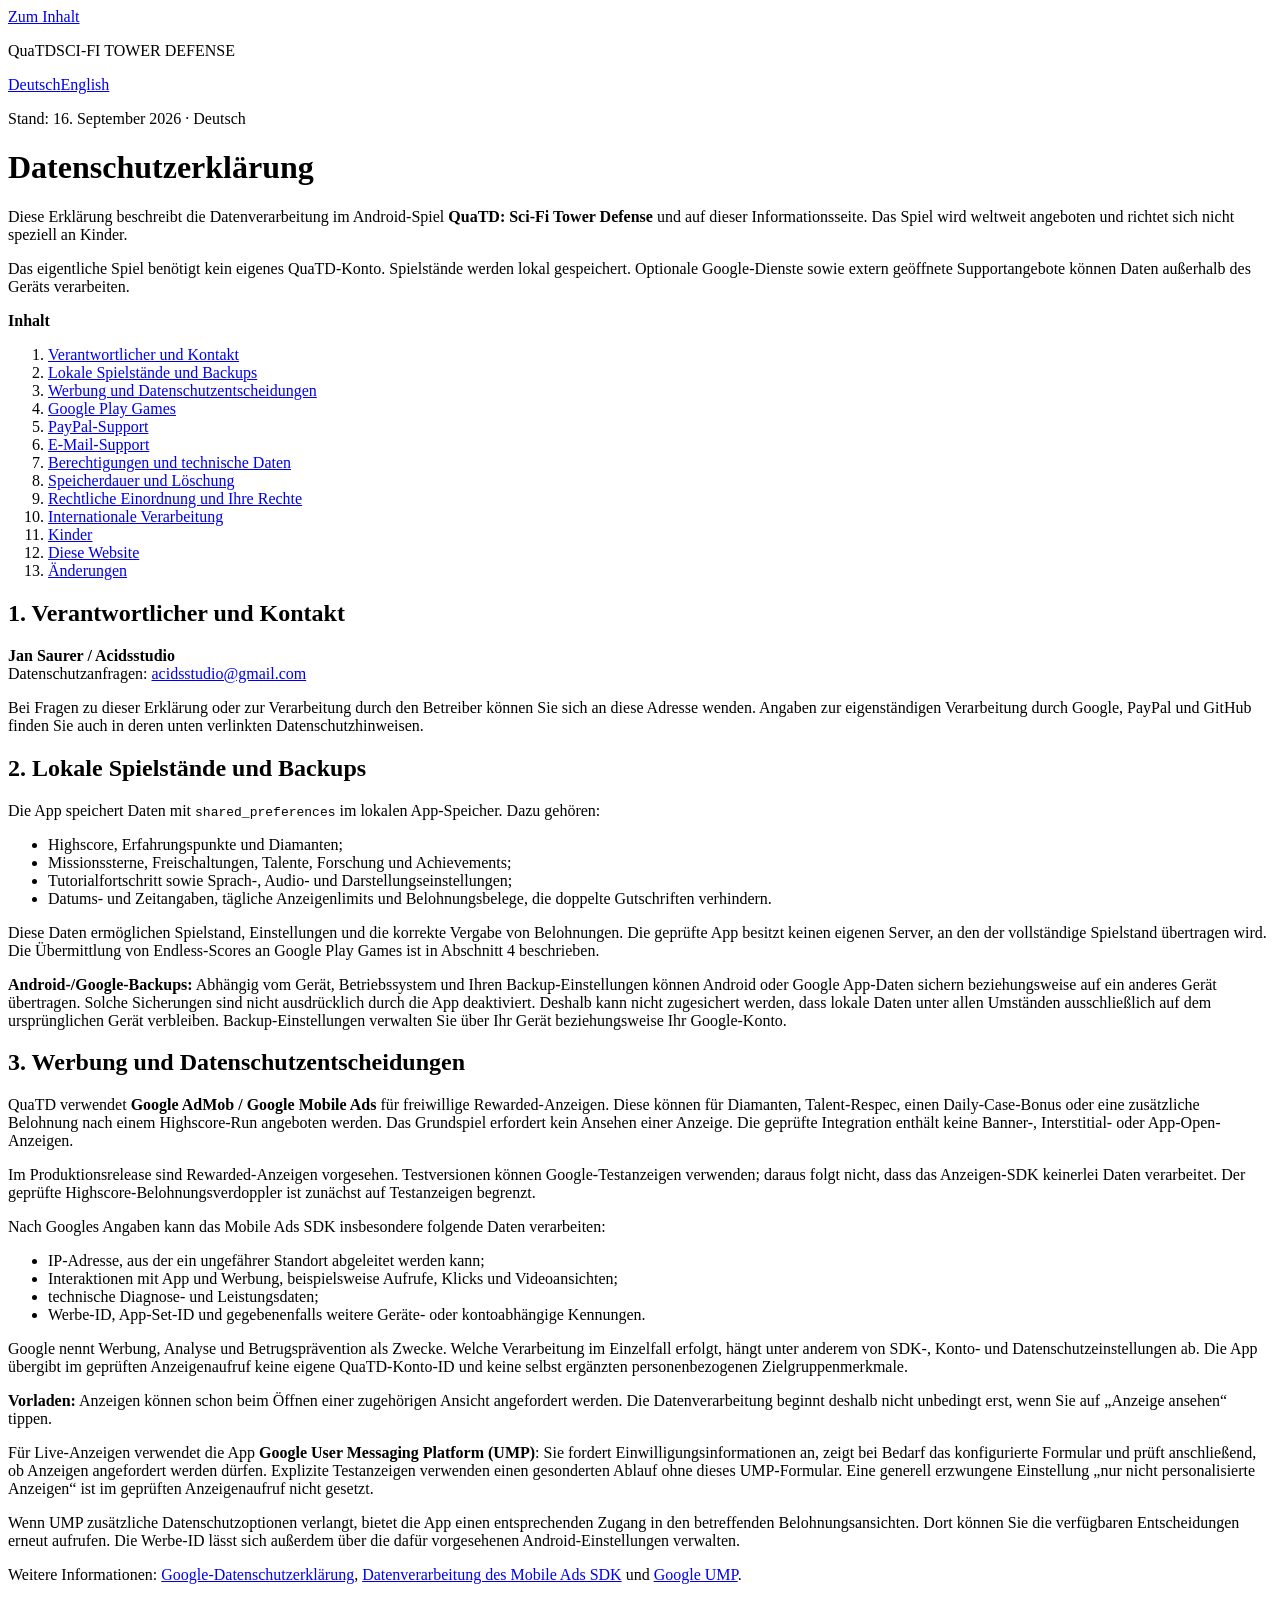
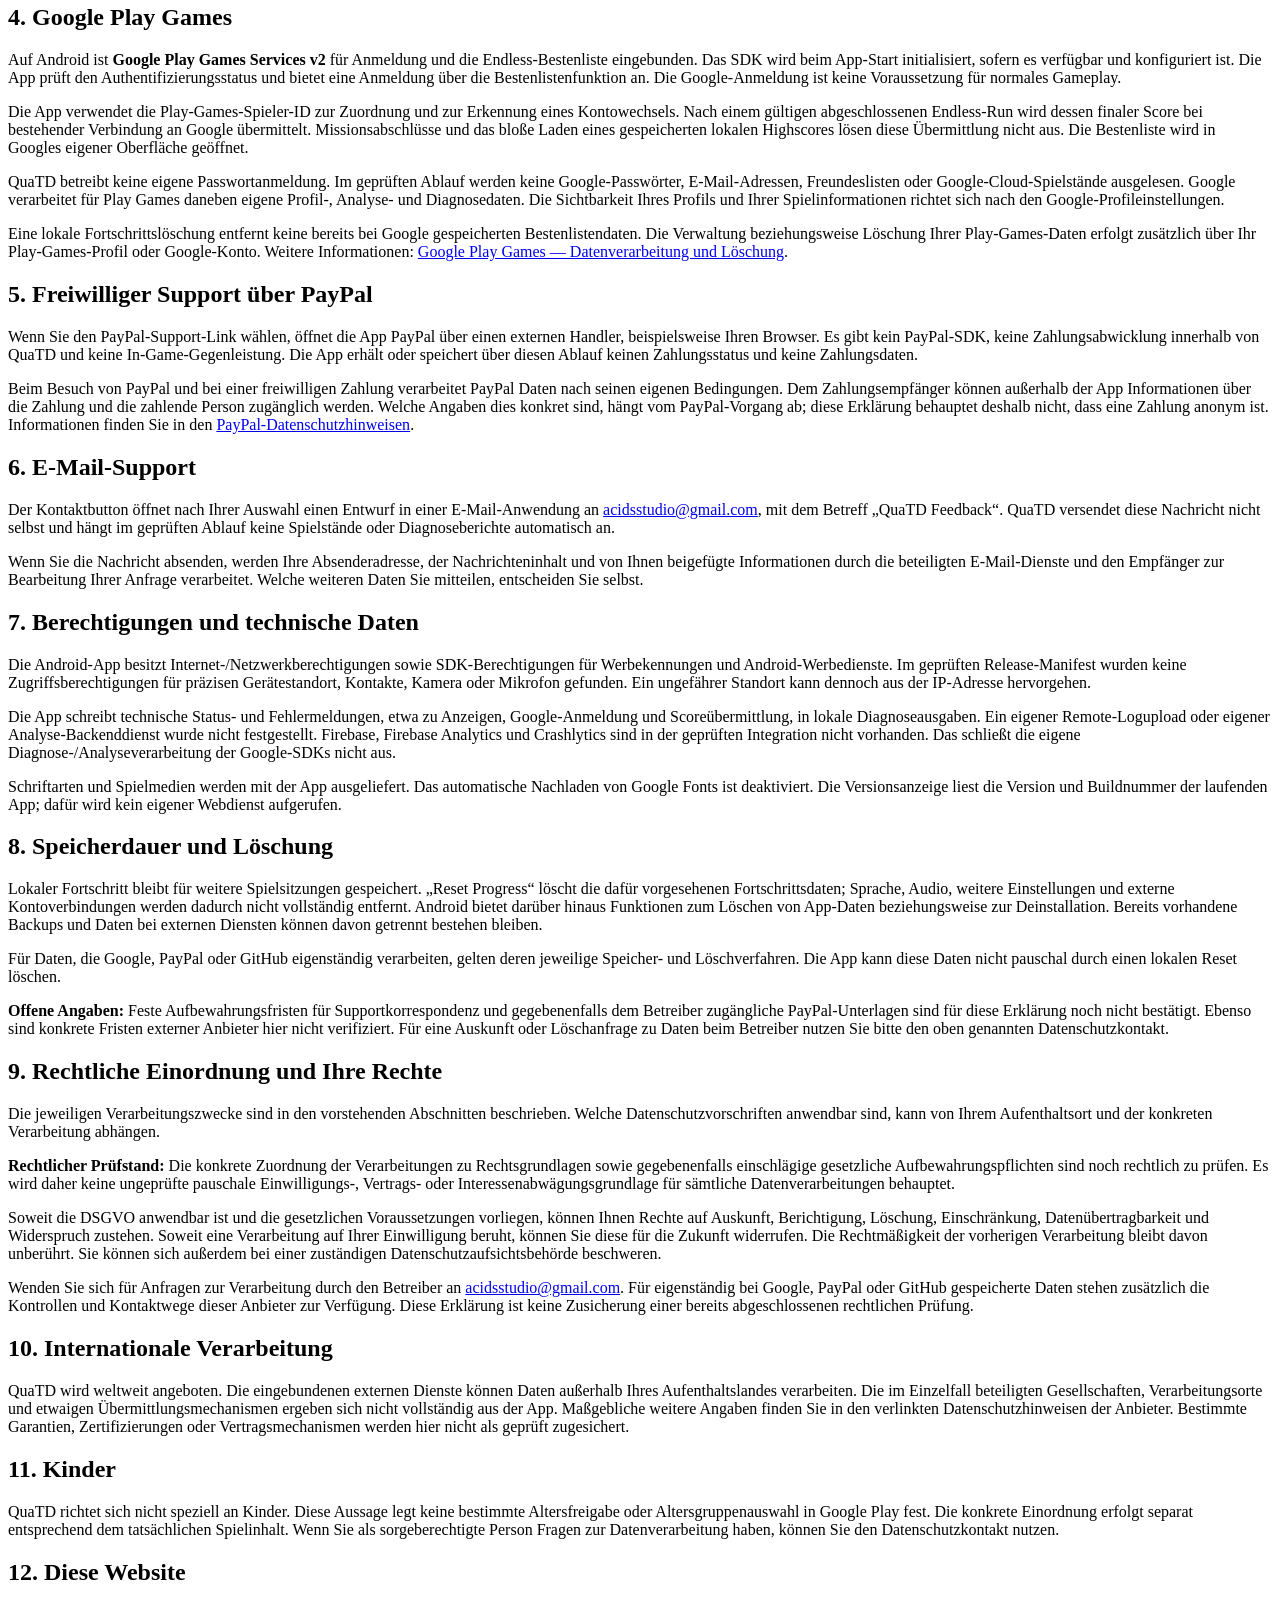
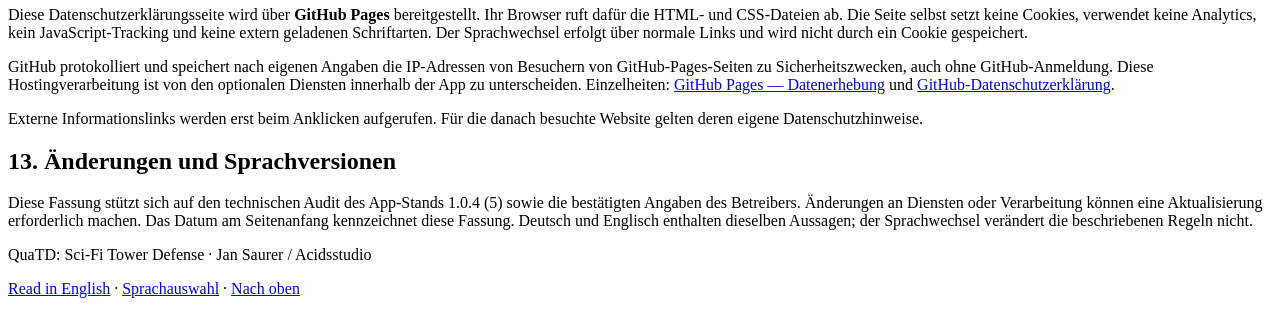
==== de/index.html @ 4aaad9ce "Add German privacy notice at de/index.html" ====
<!doctype html>
<html lang="de">
<head>
  <meta charset="utf-8">
  <meta name="viewport" content="width=device-width, initial-scale=1">
  <meta name="referrer" content="no-referrer">
  <meta name="description" content="Informationen zum Datenschutz bei QuaTD: Sci-Fi Tower Defense — lokale Spielstände, Google-Werbung, Play Games und Support.">
  <title>Datenschutzerklärung — QuaTD: Sci-Fi Tower Defense</title>
  <link rel="stylesheet" href="../styles.css">
  <link rel="alternate" hreflang="de" href="../de/">
  <link rel="alternate" hreflang="en" href="../en/">
  <link rel="alternate" hreflang="x-default" href="../">
</head>
<body>
  <a class="skip" href="#inhalt">Zum Inhalt</a>
  <header class="site-header">
    <p class="brand">QuaTD<span>SCI-FI TOWER DEFENSE</span></p>
    <nav class="languages" aria-label="Sprache"><a href="../de/" lang="de" hreflang="de" aria-current="page">Deutsch</a><a href="../en/" lang="en" hreflang="en">English</a></nav>
  </header>
  <main id="inhalt">
    <p class="meta">Stand: 16. September 2026 · Deutsch</p>
    <h1>Datenschutzerklärung</h1>
    <div class="intro"><p>Diese Erklärung beschreibt die Datenverarbeitung im Android-Spiel <strong>QuaTD: Sci-Fi Tower Defense</strong> und auf dieser Informationsseite. Das Spiel wird weltweit angeboten und richtet sich nicht speziell an Kinder.</p><p>Das eigentliche Spiel benötigt kein eigenes QuaTD-Konto. Spielstände werden lokal gespeichert. Optionale Google-Dienste sowie extern geöffnete Supportangebote können Daten außerhalb des Geräts verarbeiten.</p></div>
    <nav class="toc" aria-label="Inhalt"><strong>Inhalt</strong><ol>
      <li><a href="#verantwortlicher">Verantwortlicher und Kontakt</a></li><li><a href="#lokal">Lokale Spielstände und Backups</a></li><li><a href="#werbung">Werbung und Datenschutzentscheidungen</a></li><li><a href="#play-games">Google Play Games</a></li><li><a href="#paypal">PayPal-Support</a></li><li><a href="#email">E-Mail-Support</a></li><li><a href="#technik">Berechtigungen und technische Daten</a></li><li><a href="#speicherung">Speicherdauer und Löschung</a></li><li><a href="#recht">Rechtliche Einordnung und Ihre Rechte</a></li><li><a href="#international">Internationale Verarbeitung</a></li><li><a href="#kinder">Kinder</a></li><li><a href="#website">Diese Website</a></li><li><a href="#aenderungen">Änderungen</a></li>
    </ol></nav>
    <section id="verantwortlicher"><h2>1. Verantwortlicher und Kontakt</h2><p><strong>Jan Saurer / Acidsstudio</strong><br>Datenschutzanfragen: <a href="mailto:acidsstudio@gmail.com">acidsstudio@gmail.com</a></p><p>Bei Fragen zu dieser Erklärung oder zur Verarbeitung durch den Betreiber können Sie sich an diese Adresse wenden. Angaben zur eigenständigen Verarbeitung durch Google, PayPal und GitHub finden Sie auch in deren unten verlinkten Datenschutzhinweisen.</p></section>
    <section id="lokal"><h2>2. Lokale Spielstände und Backups</h2><p>Die App speichert Daten mit <code>shared_preferences</code> im lokalen App-Speicher. Dazu gehören:</p><ul><li>Highscore, Erfahrungspunkte und Diamanten;</li><li>Missionssterne, Freischaltungen, Talente, Forschung und Achievements;</li><li>Tutorialfortschritt sowie Sprach-, Audio- und Darstellungseinstellungen;</li><li>Datums- und Zeitangaben, tägliche Anzeigenlimits und Belohnungsbelege, die doppelte Gutschriften verhindern.</li></ul><p>Diese Daten ermöglichen Spielstand, Einstellungen und die korrekte Vergabe von Belohnungen. Die geprüfte App besitzt keinen eigenen Server, an den der vollständige Spielstand übertragen wird. Die Übermittlung von Endless-Scores an Google Play Games ist in Abschnitt 4 beschrieben.</p><p><strong>Android-/Google-Backups:</strong> Abhängig vom Gerät, Betriebssystem und Ihren Backup-Einstellungen können Android oder Google App-Daten sichern beziehungsweise auf ein anderes Gerät übertragen. Solche Sicherungen sind nicht ausdrücklich durch die App deaktiviert. Deshalb kann nicht zugesichert werden, dass lokale Daten unter allen Umständen ausschließlich auf dem ursprünglichen Gerät verbleiben. Backup-Einstellungen verwalten Sie über Ihr Gerät beziehungsweise Ihr Google-Konto.</p></section>
    <section id="werbung"><h2>3. Werbung und Datenschutzentscheidungen</h2><p>QuaTD verwendet <strong>Google AdMob / Google Mobile Ads</strong> für freiwillige Rewarded-Anzeigen. Diese können für Diamanten, Talent-Respec, einen Daily-Case-Bonus oder eine zusätzliche Belohnung nach einem Highscore-Run angeboten werden. Das Grundspiel erfordert kein Ansehen einer Anzeige. Die geprüfte Integration enthält keine Banner-, Interstitial- oder App-Open-Anzeigen.</p><p>Im Produktionsrelease sind Rewarded-Anzeigen vorgesehen. Testversionen können Google-Testanzeigen verwenden; daraus folgt nicht, dass das Anzeigen-SDK keinerlei Daten verarbeitet. Der geprüfte Highscore-Belohnungsverdoppler ist zunächst auf Testanzeigen begrenzt.</p><p>Nach Googles Angaben kann das Mobile Ads SDK insbesondere folgende Daten verarbeiten:</p><ul><li>IP-Adresse, aus der ein ungefährer Standort abgeleitet werden kann;</li><li>Interaktionen mit App und Werbung, beispielsweise Aufrufe, Klicks und Videoansichten;</li><li>technische Diagnose- und Leistungsdaten;</li><li>Werbe-ID, App-Set-ID und gegebenenfalls weitere Geräte- oder kontoabhängige Kennungen.</li></ul><p>Google nennt Werbung, Analyse und Betrugsprävention als Zwecke. Welche Verarbeitung im Einzelfall erfolgt, hängt unter anderem von SDK-, Konto- und Datenschutzeinstellungen ab. Die App übergibt im geprüften Anzeigenaufruf keine eigene QuaTD-Konto-ID und keine selbst ergänzten personenbezogenen Zielgruppenmerkmale.</p><p><strong>Vorladen:</strong> Anzeigen können schon beim Öffnen einer zugehörigen Ansicht angefordert werden. Die Datenverarbeitung beginnt deshalb nicht unbedingt erst, wenn Sie auf „Anzeige ansehen“ tippen.</p><p>Für Live-Anzeigen verwendet die App <strong>Google User Messaging Platform (UMP)</strong>: Sie fordert Einwilligungsinformationen an, zeigt bei Bedarf das konfigurierte Formular und prüft anschließend, ob Anzeigen angefordert werden dürfen. Explizite Testanzeigen verwenden einen gesonderten Ablauf ohne dieses UMP-Formular. Eine generell erzwungene Einstellung „nur nicht personalisierte Anzeigen“ ist im geprüften Anzeigenaufruf nicht gesetzt.</p><p>Wenn UMP zusätzliche Datenschutzoptionen verlangt, bietet die App einen entsprechenden Zugang in den betreffenden Belohnungsansichten. Dort können Sie die verfügbaren Entscheidungen erneut aufrufen. Die Werbe-ID lässt sich außerdem über die dafür vorgesehenen Android-Einstellungen verwalten.</p><p>Weitere Informationen: <a href="https://policies.google.com/privacy">Google-Datenschutzerklärung</a>, <a href="https://developers.google.com/admob/android/privacy/play-data-disclosure">Datenverarbeitung des Mobile Ads SDK</a> und <a href="https://developers.google.com/admob/flutter/privacy">Google UMP</a>.</p></section>
    <section id="play-games"><h2>4. Google Play Games</h2><p>Auf Android ist <strong>Google Play Games Services v2</strong> für Anmeldung und die Endless-Bestenliste eingebunden. Das SDK wird beim App-Start initialisiert, sofern es verfügbar und konfiguriert ist. Die App prüft den Authentifizierungsstatus und bietet eine Anmeldung über die Bestenlistenfunktion an. Die Google-Anmeldung ist keine Voraussetzung für normales Gameplay.</p><p>Die App verwendet die Play-Games-Spieler-ID zur Zuordnung und zur Erkennung eines Kontowechsels. Nach einem gültigen abgeschlossenen Endless-Run wird dessen finaler Score bei bestehender Verbindung an Google übermittelt. Missionsabschlüsse und das bloße Laden eines gespeicherten lokalen Highscores lösen diese Übermittlung nicht aus. Die Bestenliste wird in Googles eigener Oberfläche geöffnet.</p><p>QuaTD betreibt keine eigene Passwortanmeldung. Im geprüften Ablauf werden keine Google-Passwörter, E-Mail-Adressen, Freundeslisten oder Google-Cloud-Spielstände ausgelesen. Google verarbeitet für Play Games daneben eigene Profil-, Analyse- und Diagnosedaten. Die Sichtbarkeit Ihres Profils und Ihrer Spielinformationen richtet sich nach den Google-Profileinstellungen.</p><p>Eine lokale Fortschrittslöschung entfernt keine bereits bei Google gespeicherten Bestenlistendaten. Die Verwaltung beziehungsweise Löschung Ihrer Play-Games-Daten erfolgt zusätzlich über Ihr Play-Games-Profil oder Google-Konto. Weitere Informationen: <a href="https://developer.android.com/games/pgs/data-collection">Google Play Games — Datenverarbeitung und Löschung</a>.</p></section>
    <section id="paypal"><h2>5. Freiwilliger Support über PayPal</h2><p>Wenn Sie den PayPal-Support-Link wählen, öffnet die App PayPal über einen externen Handler, beispielsweise Ihren Browser. Es gibt kein PayPal-SDK, keine Zahlungsabwicklung innerhalb von QuaTD und keine In-Game-Gegenleistung. Die App erhält oder speichert über diesen Ablauf keinen Zahlungsstatus und keine Zahlungsdaten.</p><p>Beim Besuch von PayPal und bei einer freiwilligen Zahlung verarbeitet PayPal Daten nach seinen eigenen Bedingungen. Dem Zahlungsempfänger können außerhalb der App Informationen über die Zahlung und die zahlende Person zugänglich werden. Welche Angaben dies konkret sind, hängt vom PayPal-Vorgang ab; diese Erklärung behauptet deshalb nicht, dass eine Zahlung anonym ist. Informationen finden Sie in den <a href="https://www.paypal.com/webapps/mpp/ua/privacy-full">PayPal-Datenschutzhinweisen</a>.</p></section>
    <section id="email"><h2>6. E-Mail-Support</h2><p>Der Kontaktbutton öffnet nach Ihrer Auswahl einen Entwurf in einer E-Mail-Anwendung an <a href="mailto:acidsstudio@gmail.com">acidsstudio@gmail.com</a>, mit dem Betreff „QuaTD Feedback“. QuaTD versendet diese Nachricht nicht selbst und hängt im geprüften Ablauf keine Spielstände oder Diagnoseberichte automatisch an.</p><p>Wenn Sie die Nachricht absenden, werden Ihre Absenderadresse, der Nachrichteninhalt und von Ihnen beigefügte Informationen durch die beteiligten E-Mail-Dienste und den Empfänger zur Bearbeitung Ihrer Anfrage verarbeitet. Welche weiteren Daten Sie mitteilen, entscheiden Sie selbst.</p></section>
    <section id="technik"><h2>7. Berechtigungen und technische Daten</h2><p>Die Android-App besitzt Internet-/Netzwerkberechtigungen sowie SDK-Berechtigungen für Werbekennungen und Android-Werbedienste. Im geprüften Release-Manifest wurden keine Zugriffsberechtigungen für präzisen Gerätestandort, Kontakte, Kamera oder Mikrofon gefunden. Ein ungefährer Standort kann dennoch aus der IP-Adresse hervorgehen.</p><p>Die App schreibt technische Status- und Fehlermeldungen, etwa zu Anzeigen, Google-Anmeldung und Scoreübermittlung, in lokale Diagnoseausgaben. Ein eigener Remote-Logupload oder eigener Analyse-Backenddienst wurde nicht festgestellt. Firebase, Firebase Analytics und Crashlytics sind in der geprüften Integration nicht vorhanden. Das schließt die eigene Diagnose-/Analyseverarbeitung der Google-SDKs nicht aus.</p><p>Schriftarten und Spielmedien werden mit der App ausgeliefert. Das automatische Nachladen von Google Fonts ist deaktiviert. Die Versionsanzeige liest die Version und Buildnummer der laufenden App; dafür wird kein eigener Webdienst aufgerufen.</p></section>
    <section id="speicherung"><h2>8. Speicherdauer und Löschung</h2><p>Lokaler Fortschritt bleibt für weitere Spielsitzungen gespeichert. „Reset Progress“ löscht die dafür vorgesehenen Fortschrittsdaten; Sprache, Audio, weitere Einstellungen und externe Kontoverbindungen werden dadurch nicht vollständig entfernt. Android bietet darüber hinaus Funktionen zum Löschen von App-Daten beziehungsweise zur Deinstallation. Bereits vorhandene Backups und Daten bei externen Diensten können davon getrennt bestehen bleiben.</p><p>Für Daten, die Google, PayPal oder GitHub eigenständig verarbeiten, gelten deren jeweilige Speicher- und Löschverfahren. Die App kann diese Daten nicht pauschal durch einen lokalen Reset löschen.</p><p class="review-note"><strong>Offene Angaben:</strong> Feste Aufbewahrungsfristen für Supportkorrespondenz und gegebenenfalls dem Betreiber zugängliche PayPal-Unterlagen sind für diese Erklärung noch nicht bestätigt. Ebenso sind konkrete Fristen externer Anbieter hier nicht verifiziert. Für eine Auskunft oder Löschanfrage zu Daten beim Betreiber nutzen Sie bitte den oben genannten Datenschutzkontakt.</p></section>
    <section id="recht"><h2>9. Rechtliche Einordnung und Ihre Rechte</h2><p>Die jeweiligen Verarbeitungszwecke sind in den vorstehenden Abschnitten beschrieben. Welche Datenschutzvorschriften anwendbar sind, kann von Ihrem Aufenthaltsort und der konkreten Verarbeitung abhängen.</p><p class="review-note"><strong>Rechtlicher Prüfstand:</strong> Die konkrete Zuordnung der Verarbeitungen zu Rechtsgrundlagen sowie gegebenenfalls einschlägige gesetzliche Aufbewahrungspflichten sind noch rechtlich zu prüfen. Es wird daher keine ungeprüfte pauschale Einwilligungs-, Vertrags- oder Interessenabwägungsgrundlage für sämtliche Datenverarbeitungen behauptet.</p><p>Soweit die DSGVO anwendbar ist und die gesetzlichen Voraussetzungen vorliegen, können Ihnen Rechte auf Auskunft, Berichtigung, Löschung, Einschränkung, Datenübertragbarkeit und Widerspruch zustehen. Soweit eine Verarbeitung auf Ihrer Einwilligung beruht, können Sie diese für die Zukunft widerrufen. Die Rechtmäßigkeit der vorherigen Verarbeitung bleibt davon unberührt. Sie können sich außerdem bei einer zuständigen Datenschutzaufsichtsbehörde beschweren.</p><p>Wenden Sie sich für Anfragen zur Verarbeitung durch den Betreiber an <a href="mailto:acidsstudio@gmail.com">acidsstudio@gmail.com</a>. Für eigenständig bei Google, PayPal oder GitHub gespeicherte Daten stehen zusätzlich die Kontrollen und Kontaktwege dieser Anbieter zur Verfügung. Diese Erklärung ist keine Zusicherung einer bereits abgeschlossenen rechtlichen Prüfung.</p></section>
    <section id="international"><h2>10. Internationale Verarbeitung</h2><p>QuaTD wird weltweit angeboten. Die eingebundenen externen Dienste können Daten außerhalb Ihres Aufenthaltslandes verarbeiten. Die im Einzelfall beteiligten Gesellschaften, Verarbeitungsorte und etwaigen Übermittlungsmechanismen ergeben sich nicht vollständig aus der App. Maßgebliche weitere Angaben finden Sie in den verlinkten Datenschutzhinweisen der Anbieter. Bestimmte Garantien, Zertifizierungen oder Vertragsmechanismen werden hier nicht als geprüft zugesichert.</p></section>
    <section id="kinder"><h2>11. Kinder</h2><p>QuaTD richtet sich nicht speziell an Kinder. Diese Aussage legt keine bestimmte Altersfreigabe oder Altersgruppenauswahl in Google Play fest. Die konkrete Einordnung erfolgt separat entsprechend dem tatsächlichen Spielinhalt. Wenn Sie als sorgeberechtigte Person Fragen zur Datenverarbeitung haben, können Sie den Datenschutzkontakt nutzen.</p></section>
    <section id="website"><h2>12. Diese Website</h2><p>Diese Datenschutzerklärungsseite wird über <strong>GitHub Pages</strong> bereitgestellt. Ihr Browser ruft dafür die HTML- und CSS-Dateien ab. Die Seite selbst setzt keine Cookies, verwendet keine Analytics, kein JavaScript-Tracking und keine extern geladenen Schriftarten. Der Sprachwechsel erfolgt über normale Links und wird nicht durch ein Cookie gespeichert.</p><p>GitHub protokolliert und speichert nach eigenen Angaben die IP-Adressen von Besuchern von GitHub-Pages-Seiten zu Sicherheitszwecken, auch ohne GitHub-Anmeldung. Diese Hostingverarbeitung ist von den optionalen Diensten innerhalb der App zu unterscheiden. Einzelheiten: <a href="https://docs.github.com/en/pages/getting-started-with-github-pages/what-is-github-pages#data-collection">GitHub Pages — Datenerhebung</a> und <a href="https://docs.github.com/en/site-policy/privacy-policies/github-general-privacy-statement">GitHub-Datenschutzerklärung</a>.</p><p>Externe Informationslinks werden erst beim Anklicken aufgerufen. Für die danach besuchte Website gelten deren eigene Datenschutzhinweise.</p></section>
    <section id="aenderungen"><h2>13. Änderungen und Sprachversionen</h2><p>Diese Fassung stützt sich auf den technischen Audit des App-Stands 1.0.4 (5) sowie die bestätigten Angaben des Betreibers. Änderungen an Diensten oder Verarbeitung können eine Aktualisierung erforderlich machen. Das Datum am Seitenanfang kennzeichnet diese Fassung. Deutsch und Englisch enthalten dieselben Aussagen; der Sprachwechsel verändert die beschriebenen Regeln nicht.</p></section>
    <footer><p>QuaTD: Sci-Fi Tower Defense · Jan Saurer / Acidsstudio</p><p><a href="../en/" lang="en" hreflang="en">Read in English</a> · <a href="../">Sprachauswahl</a> · <a href="#inhalt">Nach oben</a></p></footer>
  </main>
</body>
</html>
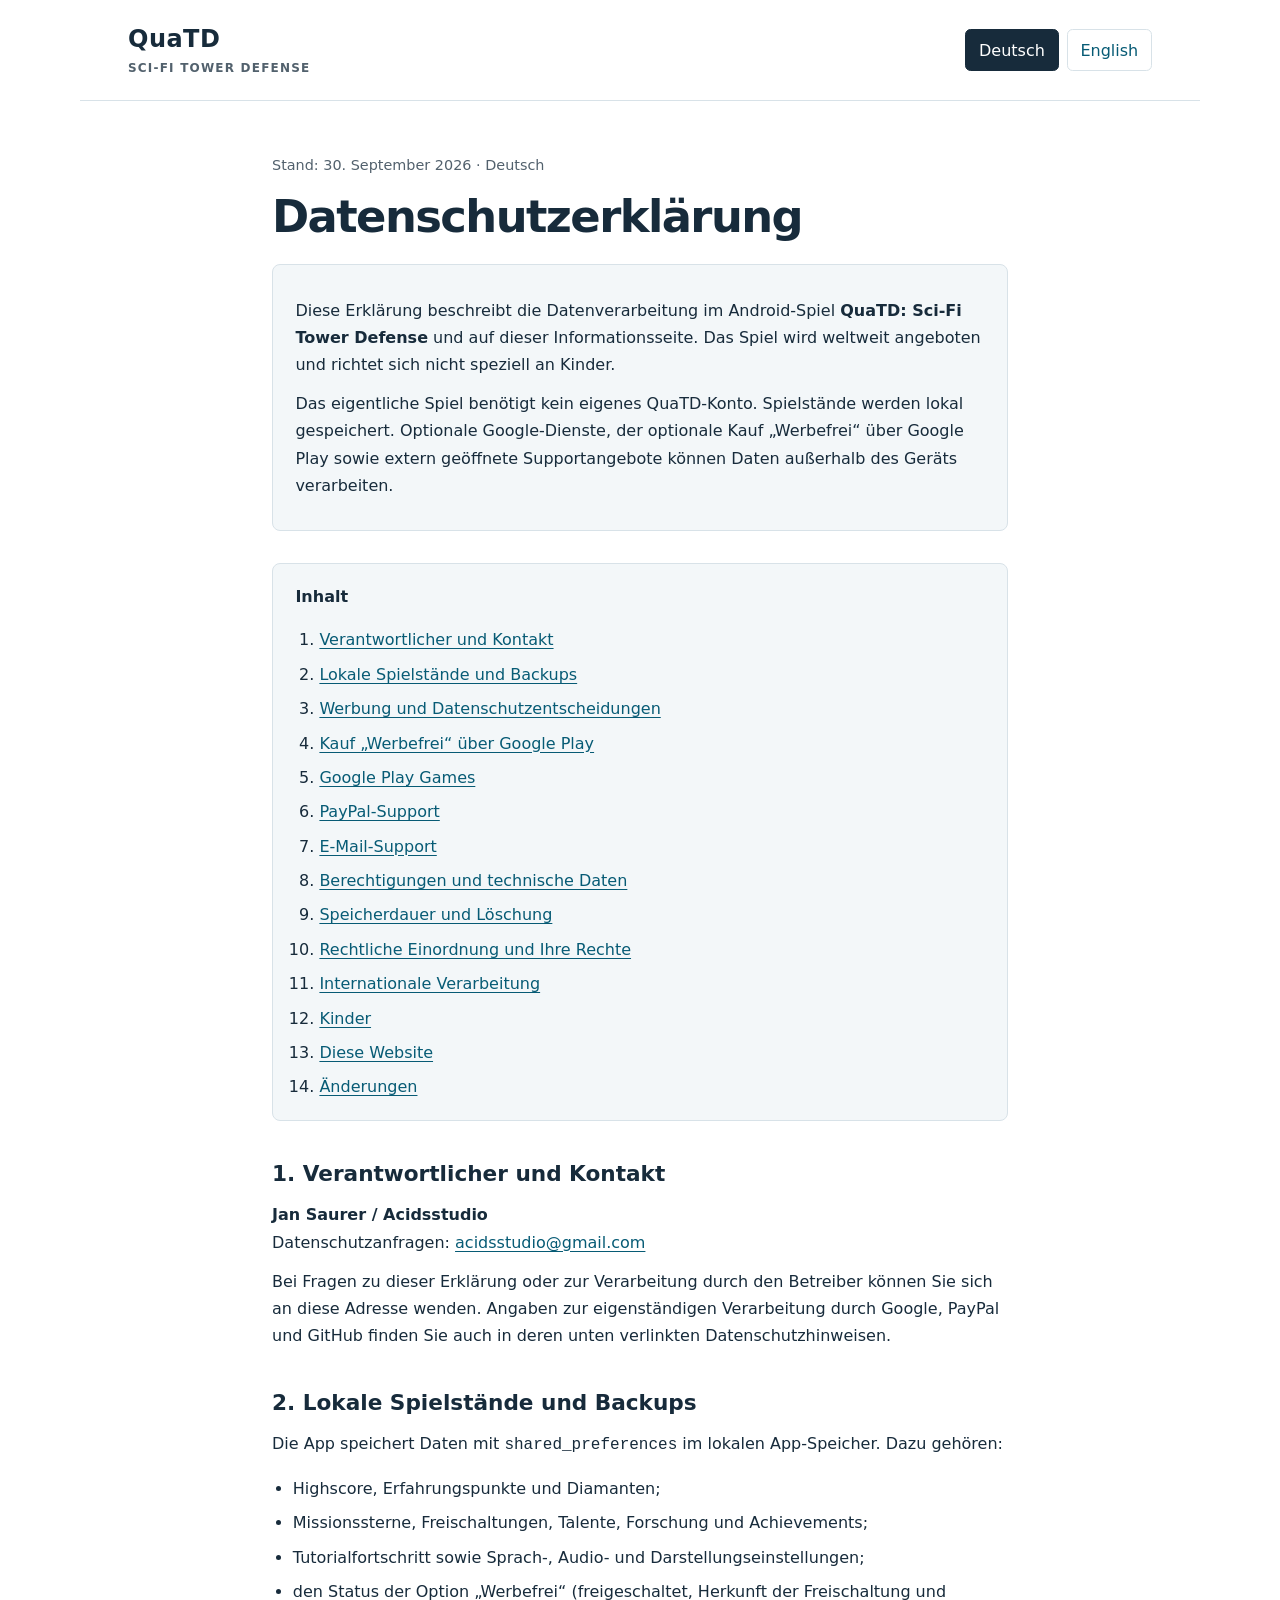
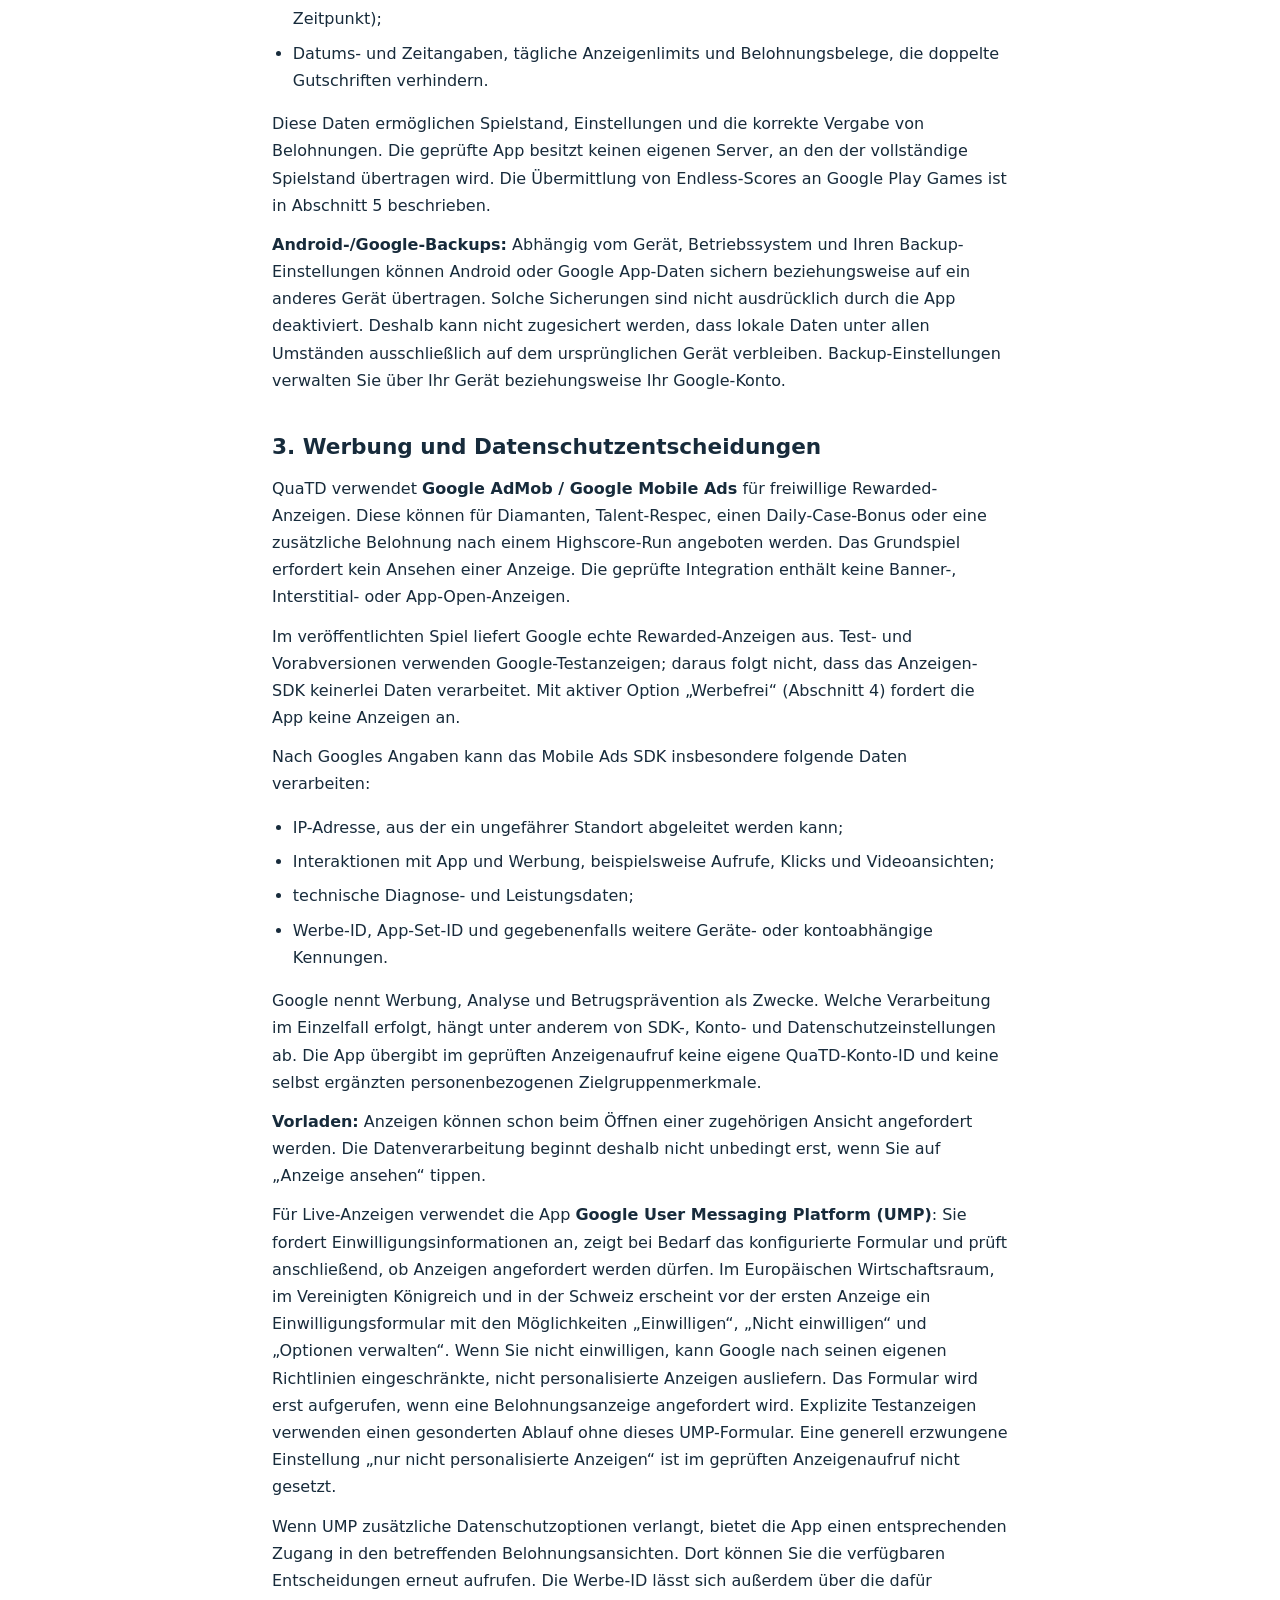
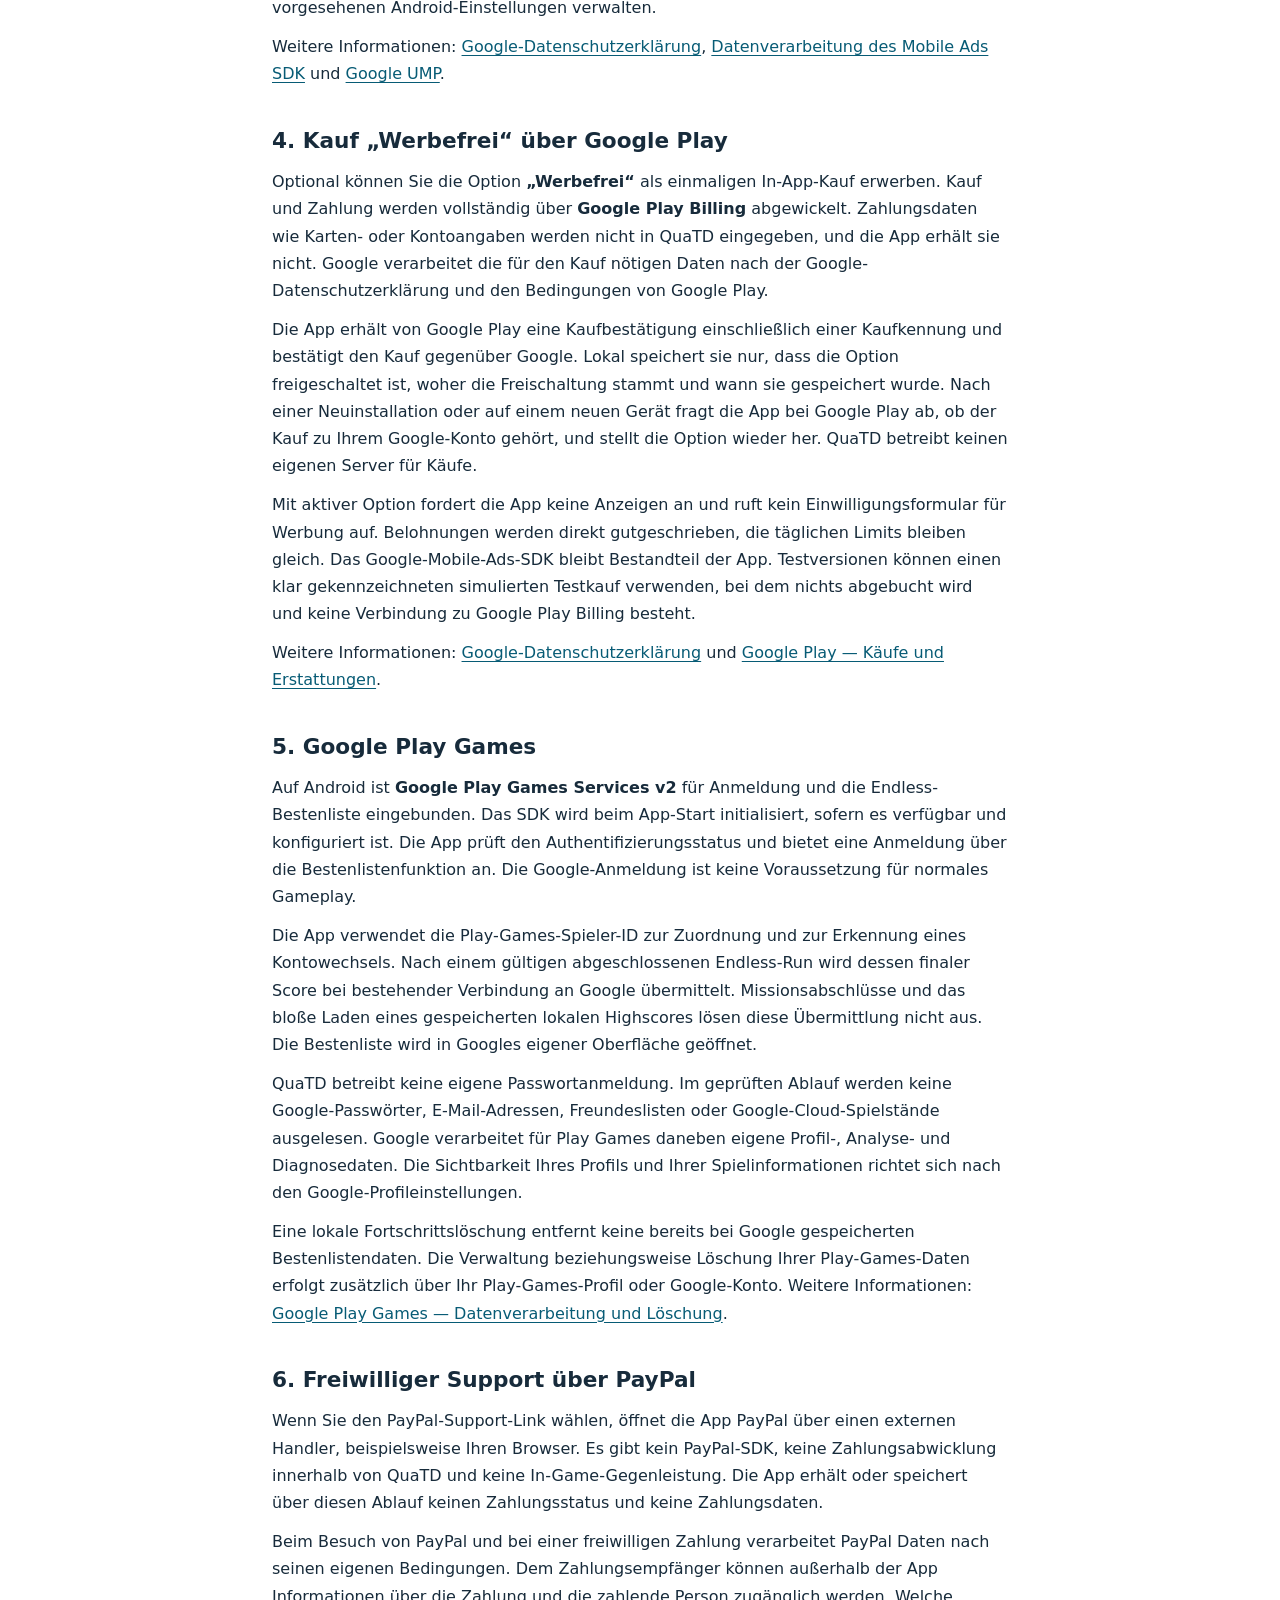
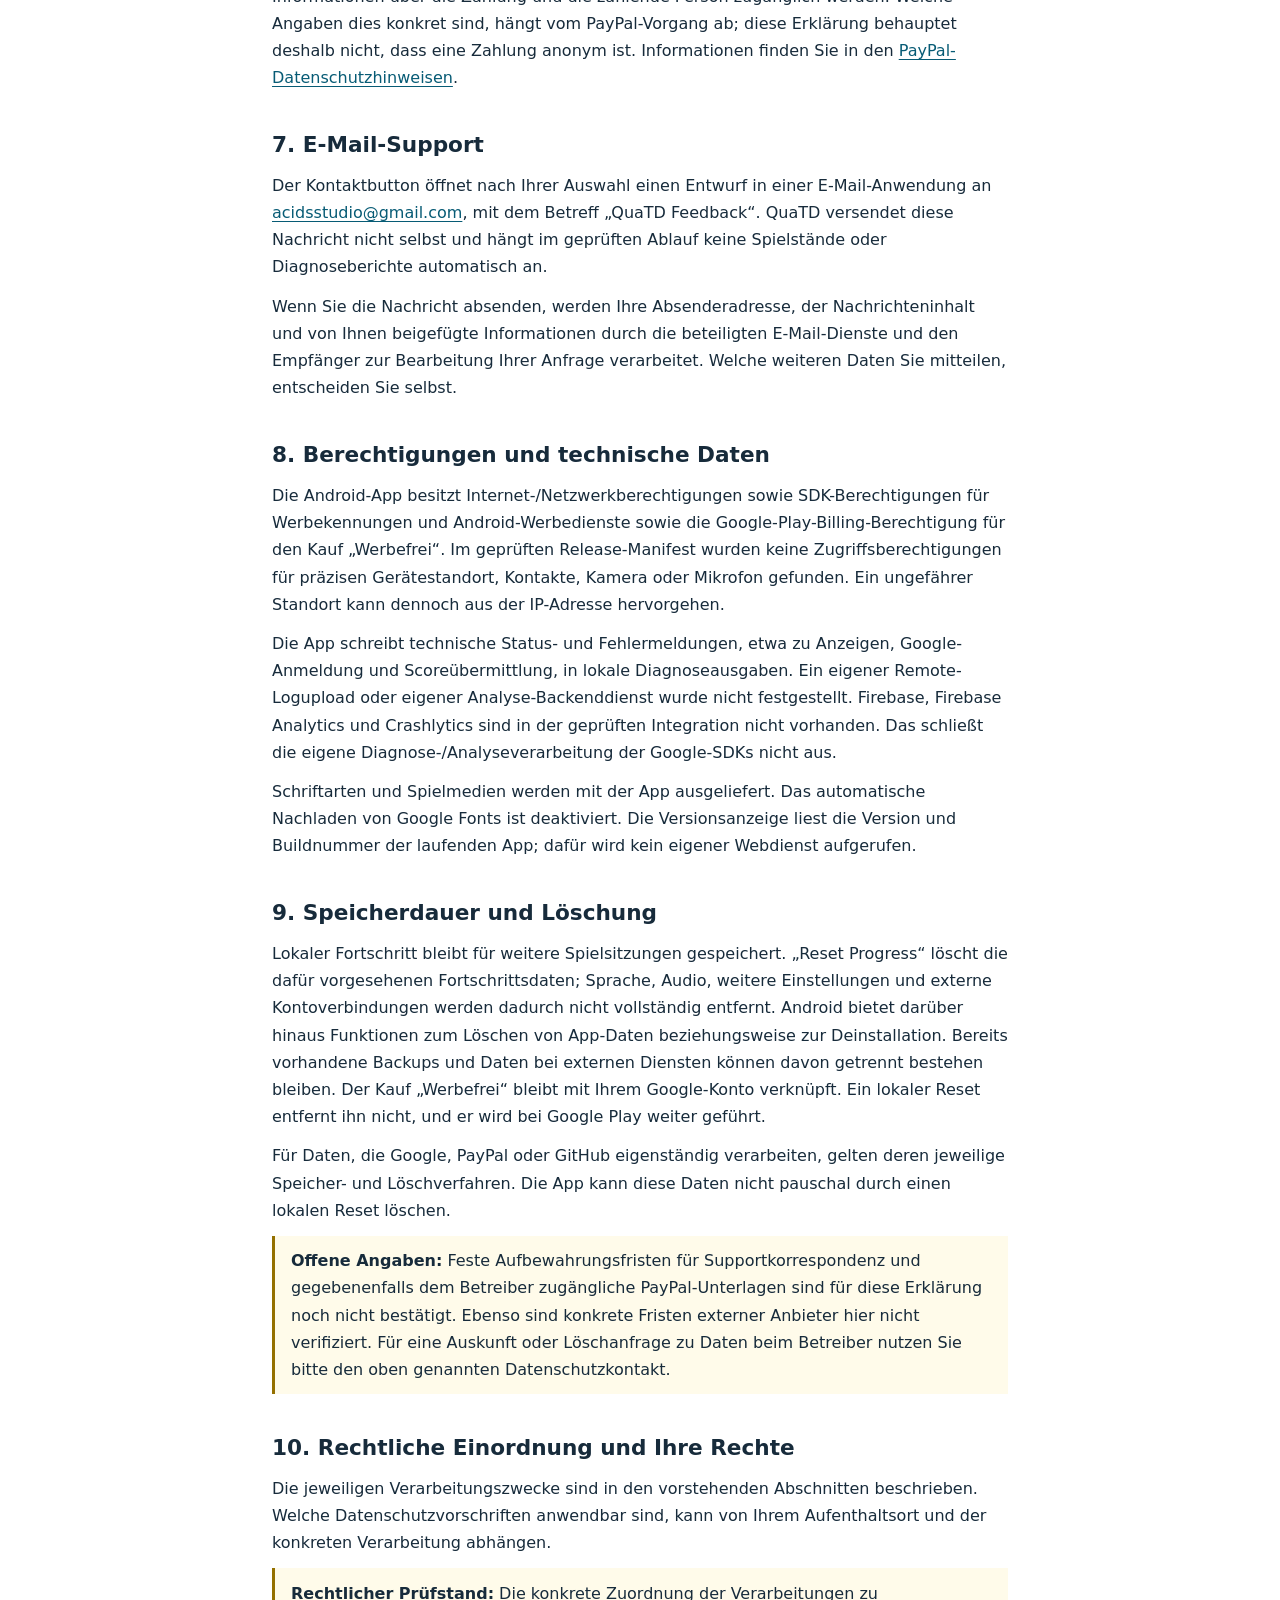
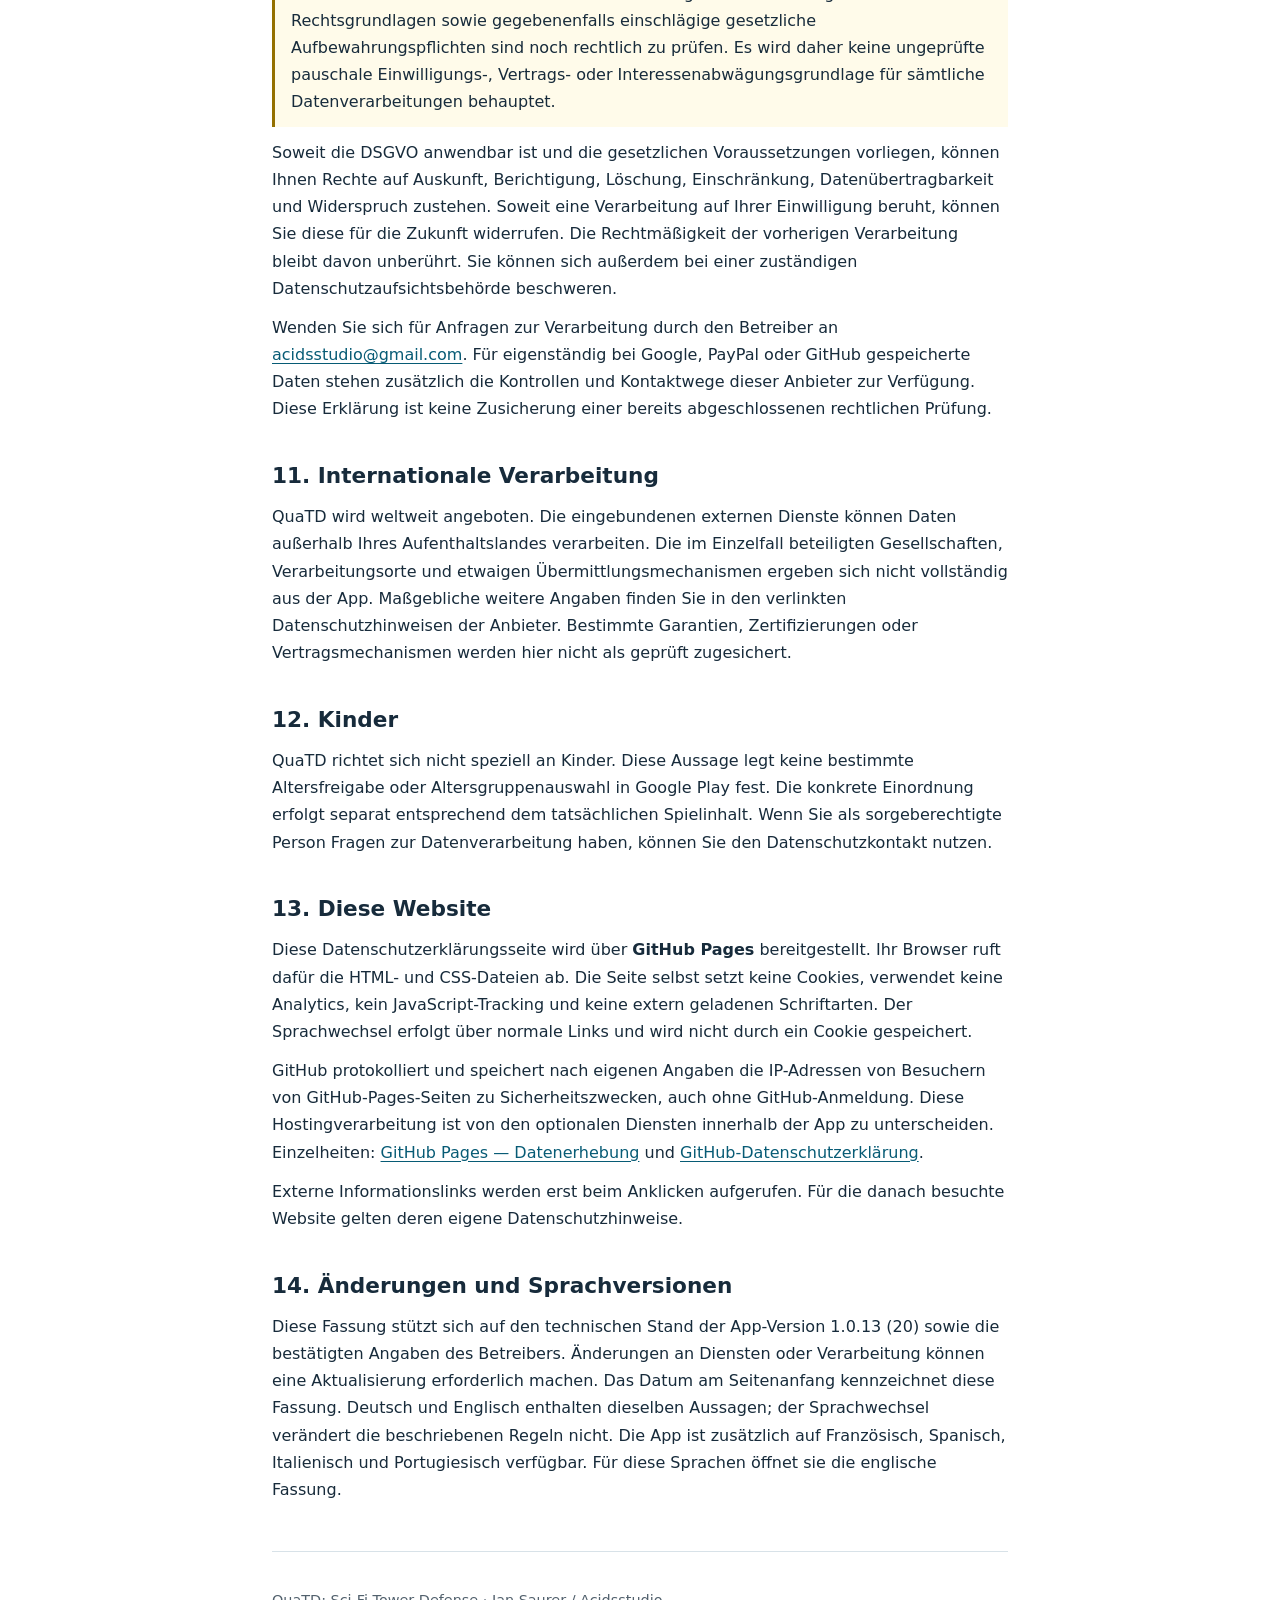
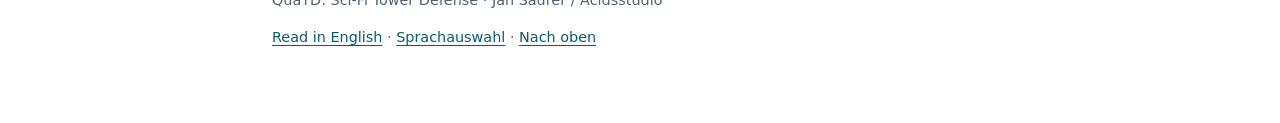
==== commit e5e859db: "Privacy notice for 1.0.13: ad-free purchase, consent form, six languages Co-Authored-By: Claude Opus" ====
--- a/de/index.html
+++ b/de/index.html
@@ -4,7 +4,7 @@
   <meta charset="utf-8">
   <meta name="viewport" content="width=device-width, initial-scale=1">
   <meta name="referrer" content="no-referrer">
-  <meta name="description" content="Informationen zum Datenschutz bei QuaTD: Sci-Fi Tower Defense — lokale Spielstände, Google-Werbung, Play Games und Support.">
+  <meta name="description" content="Informationen zum Datenschutz bei QuaTD: Sci-Fi Tower Defense — lokale Spielstände, Google-Werbung, Kauf „Werbefrei“, Play Games und Support.">
   <title>Datenschutzerklärung — QuaTD: Sci-Fi Tower Defense</title>
   <link rel="stylesheet" href="../styles.css">
   <link rel="alternate" hreflang="de" href="../de/">
@@ -18,25 +18,26 @@
     <nav class="languages" aria-label="Sprache"><a href="../de/" lang="de" hreflang="de" aria-current="page">Deutsch</a><a href="../en/" lang="en" hreflang="en">English</a></nav>
   </header>
   <main id="inhalt">
-    <p class="meta">Stand: 16. September 2026 · Deutsch</p>
+    <p class="meta">Stand: 30. September 2026 · Deutsch</p>
     <h1>Datenschutzerklärung</h1>
-    <div class="intro"><p>Diese Erklärung beschreibt die Datenverarbeitung im Android-Spiel <strong>QuaTD: Sci-Fi Tower Defense</strong> und auf dieser Informationsseite. Das Spiel wird weltweit angeboten und richtet sich nicht speziell an Kinder.</p><p>Das eigentliche Spiel benötigt kein eigenes QuaTD-Konto. Spielstände werden lokal gespeichert. Optionale Google-Dienste sowie extern geöffnete Supportangebote können Daten außerhalb des Geräts verarbeiten.</p></div>
+    <div class="intro"><p>Diese Erklärung beschreibt die Datenverarbeitung im Android-Spiel <strong>QuaTD: Sci-Fi Tower Defense</strong> und auf dieser Informationsseite. Das Spiel wird weltweit angeboten und richtet sich nicht speziell an Kinder.</p><p>Das eigentliche Spiel benötigt kein eigenes QuaTD-Konto. Spielstände werden lokal gespeichert. Optionale Google-Dienste, der optionale Kauf „Werbefrei“ über Google Play sowie extern geöffnete Supportangebote können Daten außerhalb des Geräts verarbeiten.</p></div>
     <nav class="toc" aria-label="Inhalt"><strong>Inhalt</strong><ol>
-      <li><a href="#verantwortlicher">Verantwortlicher und Kontakt</a></li><li><a href="#lokal">Lokale Spielstände und Backups</a></li><li><a href="#werbung">Werbung und Datenschutzentscheidungen</a></li><li><a href="#play-games">Google Play Games</a></li><li><a href="#paypal">PayPal-Support</a></li><li><a href="#email">E-Mail-Support</a></li><li><a href="#technik">Berechtigungen und technische Daten</a></li><li><a href="#speicherung">Speicherdauer und Löschung</a></li><li><a href="#recht">Rechtliche Einordnung und Ihre Rechte</a></li><li><a href="#international">Internationale Verarbeitung</a></li><li><a href="#kinder">Kinder</a></li><li><a href="#website">Diese Website</a></li><li><a href="#aenderungen">Änderungen</a></li>
+      <li><a href="#verantwortlicher">Verantwortlicher und Kontakt</a></li><li><a href="#lokal">Lokale Spielstände und Backups</a></li><li><a href="#werbung">Werbung und Datenschutzentscheidungen</a></li><li><a href="#werbefrei">Kauf „Werbefrei“ über Google Play</a></li><li><a href="#play-games">Google Play Games</a></li><li><a href="#paypal">PayPal-Support</a></li><li><a href="#email">E-Mail-Support</a></li><li><a href="#technik">Berechtigungen und technische Daten</a></li><li><a href="#speicherung">Speicherdauer und Löschung</a></li><li><a href="#recht">Rechtliche Einordnung und Ihre Rechte</a></li><li><a href="#international">Internationale Verarbeitung</a></li><li><a href="#kinder">Kinder</a></li><li><a href="#website">Diese Website</a></li><li><a href="#aenderungen">Änderungen</a></li>
     </ol></nav>
     <section id="verantwortlicher"><h2>1. Verantwortlicher und Kontakt</h2><p><strong>Jan Saurer / Acidsstudio</strong><br>Datenschutzanfragen: <a href="mailto:acidsstudio@gmail.com">acidsstudio@gmail.com</a></p><p>Bei Fragen zu dieser Erklärung oder zur Verarbeitung durch den Betreiber können Sie sich an diese Adresse wenden. Angaben zur eigenständigen Verarbeitung durch Google, PayPal und GitHub finden Sie auch in deren unten verlinkten Datenschutzhinweisen.</p></section>
-    <section id="lokal"><h2>2. Lokale Spielstände und Backups</h2><p>Die App speichert Daten mit <code>shared_preferences</code> im lokalen App-Speicher. Dazu gehören:</p><ul><li>Highscore, Erfahrungspunkte und Diamanten;</li><li>Missionssterne, Freischaltungen, Talente, Forschung und Achievements;</li><li>Tutorialfortschritt sowie Sprach-, Audio- und Darstellungseinstellungen;</li><li>Datums- und Zeitangaben, tägliche Anzeigenlimits und Belohnungsbelege, die doppelte Gutschriften verhindern.</li></ul><p>Diese Daten ermöglichen Spielstand, Einstellungen und die korrekte Vergabe von Belohnungen. Die geprüfte App besitzt keinen eigenen Server, an den der vollständige Spielstand übertragen wird. Die Übermittlung von Endless-Scores an Google Play Games ist in Abschnitt 4 beschrieben.</p><p><strong>Android-/Google-Backups:</strong> Abhängig vom Gerät, Betriebssystem und Ihren Backup-Einstellungen können Android oder Google App-Daten sichern beziehungsweise auf ein anderes Gerät übertragen. Solche Sicherungen sind nicht ausdrücklich durch die App deaktiviert. Deshalb kann nicht zugesichert werden, dass lokale Daten unter allen Umständen ausschließlich auf dem ursprünglichen Gerät verbleiben. Backup-Einstellungen verwalten Sie über Ihr Gerät beziehungsweise Ihr Google-Konto.</p></section>
-    <section id="werbung"><h2>3. Werbung und Datenschutzentscheidungen</h2><p>QuaTD verwendet <strong>Google AdMob / Google Mobile Ads</strong> für freiwillige Rewarded-Anzeigen. Diese können für Diamanten, Talent-Respec, einen Daily-Case-Bonus oder eine zusätzliche Belohnung nach einem Highscore-Run angeboten werden. Das Grundspiel erfordert kein Ansehen einer Anzeige. Die geprüfte Integration enthält keine Banner-, Interstitial- oder App-Open-Anzeigen.</p><p>Im Produktionsrelease sind Rewarded-Anzeigen vorgesehen. Testversionen können Google-Testanzeigen verwenden; daraus folgt nicht, dass das Anzeigen-SDK keinerlei Daten verarbeitet. Der geprüfte Highscore-Belohnungsverdoppler ist zunächst auf Testanzeigen begrenzt.</p><p>Nach Googles Angaben kann das Mobile Ads SDK insbesondere folgende Daten verarbeiten:</p><ul><li>IP-Adresse, aus der ein ungefährer Standort abgeleitet werden kann;</li><li>Interaktionen mit App und Werbung, beispielsweise Aufrufe, Klicks und Videoansichten;</li><li>technische Diagnose- und Leistungsdaten;</li><li>Werbe-ID, App-Set-ID und gegebenenfalls weitere Geräte- oder kontoabhängige Kennungen.</li></ul><p>Google nennt Werbung, Analyse und Betrugsprävention als Zwecke. Welche Verarbeitung im Einzelfall erfolgt, hängt unter anderem von SDK-, Konto- und Datenschutzeinstellungen ab. Die App übergibt im geprüften Anzeigenaufruf keine eigene QuaTD-Konto-ID und keine selbst ergänzten personenbezogenen Zielgruppenmerkmale.</p><p><strong>Vorladen:</strong> Anzeigen können schon beim Öffnen einer zugehörigen Ansicht angefordert werden. Die Datenverarbeitung beginnt deshalb nicht unbedingt erst, wenn Sie auf „Anzeige ansehen“ tippen.</p><p>Für Live-Anzeigen verwendet die App <strong>Google User Messaging Platform (UMP)</strong>: Sie fordert Einwilligungsinformationen an, zeigt bei Bedarf das konfigurierte Formular und prüft anschließend, ob Anzeigen angefordert werden dürfen. Explizite Testanzeigen verwenden einen gesonderten Ablauf ohne dieses UMP-Formular. Eine generell erzwungene Einstellung „nur nicht personalisierte Anzeigen“ ist im geprüften Anzeigenaufruf nicht gesetzt.</p><p>Wenn UMP zusätzliche Datenschutzoptionen verlangt, bietet die App einen entsprechenden Zugang in den betreffenden Belohnungsansichten. Dort können Sie die verfügbaren Entscheidungen erneut aufrufen. Die Werbe-ID lässt sich außerdem über die dafür vorgesehenen Android-Einstellungen verwalten.</p><p>Weitere Informationen: <a href="https://policies.google.com/privacy">Google-Datenschutzerklärung</a>, <a href="https://developers.google.com/admob/android/privacy/play-data-disclosure">Datenverarbeitung des Mobile Ads SDK</a> und <a href="https://developers.google.com/admob/flutter/privacy">Google UMP</a>.</p></section>
-    <section id="play-games"><h2>4. Google Play Games</h2><p>Auf Android ist <strong>Google Play Games Services v2</strong> für Anmeldung und die Endless-Bestenliste eingebunden. Das SDK wird beim App-Start initialisiert, sofern es verfügbar und konfiguriert ist. Die App prüft den Authentifizierungsstatus und bietet eine Anmeldung über die Bestenlistenfunktion an. Die Google-Anmeldung ist keine Voraussetzung für normales Gameplay.</p><p>Die App verwendet die Play-Games-Spieler-ID zur Zuordnung und zur Erkennung eines Kontowechsels. Nach einem gültigen abgeschlossenen Endless-Run wird dessen finaler Score bei bestehender Verbindung an Google übermittelt. Missionsabschlüsse und das bloße Laden eines gespeicherten lokalen Highscores lösen diese Übermittlung nicht aus. Die Bestenliste wird in Googles eigener Oberfläche geöffnet.</p><p>QuaTD betreibt keine eigene Passwortanmeldung. Im geprüften Ablauf werden keine Google-Passwörter, E-Mail-Adressen, Freundeslisten oder Google-Cloud-Spielstände ausgelesen. Google verarbeitet für Play Games daneben eigene Profil-, Analyse- und Diagnosedaten. Die Sichtbarkeit Ihres Profils und Ihrer Spielinformationen richtet sich nach den Google-Profileinstellungen.</p><p>Eine lokale Fortschrittslöschung entfernt keine bereits bei Google gespeicherten Bestenlistendaten. Die Verwaltung beziehungsweise Löschung Ihrer Play-Games-Daten erfolgt zusätzlich über Ihr Play-Games-Profil oder Google-Konto. Weitere Informationen: <a href="https://developer.android.com/games/pgs/data-collection">Google Play Games — Datenverarbeitung und Löschung</a>.</p></section>
-    <section id="paypal"><h2>5. Freiwilliger Support über PayPal</h2><p>Wenn Sie den PayPal-Support-Link wählen, öffnet die App PayPal über einen externen Handler, beispielsweise Ihren Browser. Es gibt kein PayPal-SDK, keine Zahlungsabwicklung innerhalb von QuaTD und keine In-Game-Gegenleistung. Die App erhält oder speichert über diesen Ablauf keinen Zahlungsstatus und keine Zahlungsdaten.</p><p>Beim Besuch von PayPal und bei einer freiwilligen Zahlung verarbeitet PayPal Daten nach seinen eigenen Bedingungen. Dem Zahlungsempfänger können außerhalb der App Informationen über die Zahlung und die zahlende Person zugänglich werden. Welche Angaben dies konkret sind, hängt vom PayPal-Vorgang ab; diese Erklärung behauptet deshalb nicht, dass eine Zahlung anonym ist. Informationen finden Sie in den <a href="https://www.paypal.com/webapps/mpp/ua/privacy-full">PayPal-Datenschutzhinweisen</a>.</p></section>
-    <section id="email"><h2>6. E-Mail-Support</h2><p>Der Kontaktbutton öffnet nach Ihrer Auswahl einen Entwurf in einer E-Mail-Anwendung an <a href="mailto:acidsstudio@gmail.com">acidsstudio@gmail.com</a>, mit dem Betreff „QuaTD Feedback“. QuaTD versendet diese Nachricht nicht selbst und hängt im geprüften Ablauf keine Spielstände oder Diagnoseberichte automatisch an.</p><p>Wenn Sie die Nachricht absenden, werden Ihre Absenderadresse, der Nachrichteninhalt und von Ihnen beigefügte Informationen durch die beteiligten E-Mail-Dienste und den Empfänger zur Bearbeitung Ihrer Anfrage verarbeitet. Welche weiteren Daten Sie mitteilen, entscheiden Sie selbst.</p></section>
-    <section id="technik"><h2>7. Berechtigungen und technische Daten</h2><p>Die Android-App besitzt Internet-/Netzwerkberechtigungen sowie SDK-Berechtigungen für Werbekennungen und Android-Werbedienste. Im geprüften Release-Manifest wurden keine Zugriffsberechtigungen für präzisen Gerätestandort, Kontakte, Kamera oder Mikrofon gefunden. Ein ungefährer Standort kann dennoch aus der IP-Adresse hervorgehen.</p><p>Die App schreibt technische Status- und Fehlermeldungen, etwa zu Anzeigen, Google-Anmeldung und Scoreübermittlung, in lokale Diagnoseausgaben. Ein eigener Remote-Logupload oder eigener Analyse-Backenddienst wurde nicht festgestellt. Firebase, Firebase Analytics und Crashlytics sind in der geprüften Integration nicht vorhanden. Das schließt die eigene Diagnose-/Analyseverarbeitung der Google-SDKs nicht aus.</p><p>Schriftarten und Spielmedien werden mit der App ausgeliefert. Das automatische Nachladen von Google Fonts ist deaktiviert. Die Versionsanzeige liest die Version und Buildnummer der laufenden App; dafür wird kein eigener Webdienst aufgerufen.</p></section>
-    <section id="speicherung"><h2>8. Speicherdauer und Löschung</h2><p>Lokaler Fortschritt bleibt für weitere Spielsitzungen gespeichert. „Reset Progress“ löscht die dafür vorgesehenen Fortschrittsdaten; Sprache, Audio, weitere Einstellungen und externe Kontoverbindungen werden dadurch nicht vollständig entfernt. Android bietet darüber hinaus Funktionen zum Löschen von App-Daten beziehungsweise zur Deinstallation. Bereits vorhandene Backups und Daten bei externen Diensten können davon getrennt bestehen bleiben.</p><p>Für Daten, die Google, PayPal oder GitHub eigenständig verarbeiten, gelten deren jeweilige Speicher- und Löschverfahren. Die App kann diese Daten nicht pauschal durch einen lokalen Reset löschen.</p><p class="review-note"><strong>Offene Angaben:</strong> Feste Aufbewahrungsfristen für Supportkorrespondenz und gegebenenfalls dem Betreiber zugängliche PayPal-Unterlagen sind für diese Erklärung noch nicht bestätigt. Ebenso sind konkrete Fristen externer Anbieter hier nicht verifiziert. Für eine Auskunft oder Löschanfrage zu Daten beim Betreiber nutzen Sie bitte den oben genannten Datenschutzkontakt.</p></section>
-    <section id="recht"><h2>9. Rechtliche Einordnung und Ihre Rechte</h2><p>Die jeweiligen Verarbeitungszwecke sind in den vorstehenden Abschnitten beschrieben. Welche Datenschutzvorschriften anwendbar sind, kann von Ihrem Aufenthaltsort und der konkreten Verarbeitung abhängen.</p><p class="review-note"><strong>Rechtlicher Prüfstand:</strong> Die konkrete Zuordnung der Verarbeitungen zu Rechtsgrundlagen sowie gegebenenfalls einschlägige gesetzliche Aufbewahrungspflichten sind noch rechtlich zu prüfen. Es wird daher keine ungeprüfte pauschale Einwilligungs-, Vertrags- oder Interessenabwägungsgrundlage für sämtliche Datenverarbeitungen behauptet.</p><p>Soweit die DSGVO anwendbar ist und die gesetzlichen Voraussetzungen vorliegen, können Ihnen Rechte auf Auskunft, Berichtigung, Löschung, Einschränkung, Datenübertragbarkeit und Widerspruch zustehen. Soweit eine Verarbeitung auf Ihrer Einwilligung beruht, können Sie diese für die Zukunft widerrufen. Die Rechtmäßigkeit der vorherigen Verarbeitung bleibt davon unberührt. Sie können sich außerdem bei einer zuständigen Datenschutzaufsichtsbehörde beschweren.</p><p>Wenden Sie sich für Anfragen zur Verarbeitung durch den Betreiber an <a href="mailto:acidsstudio@gmail.com">acidsstudio@gmail.com</a>. Für eigenständig bei Google, PayPal oder GitHub gespeicherte Daten stehen zusätzlich die Kontrollen und Kontaktwege dieser Anbieter zur Verfügung. Diese Erklärung ist keine Zusicherung einer bereits abgeschlossenen rechtlichen Prüfung.</p></section>
-    <section id="international"><h2>10. Internationale Verarbeitung</h2><p>QuaTD wird weltweit angeboten. Die eingebundenen externen Dienste können Daten außerhalb Ihres Aufenthaltslandes verarbeiten. Die im Einzelfall beteiligten Gesellschaften, Verarbeitungsorte und etwaigen Übermittlungsmechanismen ergeben sich nicht vollständig aus der App. Maßgebliche weitere Angaben finden Sie in den verlinkten Datenschutzhinweisen der Anbieter. Bestimmte Garantien, Zertifizierungen oder Vertragsmechanismen werden hier nicht als geprüft zugesichert.</p></section>
-    <section id="kinder"><h2>11. Kinder</h2><p>QuaTD richtet sich nicht speziell an Kinder. Diese Aussage legt keine bestimmte Altersfreigabe oder Altersgruppenauswahl in Google Play fest. Die konkrete Einordnung erfolgt separat entsprechend dem tatsächlichen Spielinhalt. Wenn Sie als sorgeberechtigte Person Fragen zur Datenverarbeitung haben, können Sie den Datenschutzkontakt nutzen.</p></section>
-    <section id="website"><h2>12. Diese Website</h2><p>Diese Datenschutzerklärungsseite wird über <strong>GitHub Pages</strong> bereitgestellt. Ihr Browser ruft dafür die HTML- und CSS-Dateien ab. Die Seite selbst setzt keine Cookies, verwendet keine Analytics, kein JavaScript-Tracking und keine extern geladenen Schriftarten. Der Sprachwechsel erfolgt über normale Links und wird nicht durch ein Cookie gespeichert.</p><p>GitHub protokolliert und speichert nach eigenen Angaben die IP-Adressen von Besuchern von GitHub-Pages-Seiten zu Sicherheitszwecken, auch ohne GitHub-Anmeldung. Diese Hostingverarbeitung ist von den optionalen Diensten innerhalb der App zu unterscheiden. Einzelheiten: <a href="https://docs.github.com/en/pages/getting-started-with-github-pages/what-is-github-pages#data-collection">GitHub Pages — Datenerhebung</a> und <a href="https://docs.github.com/en/site-policy/privacy-policies/github-general-privacy-statement">GitHub-Datenschutzerklärung</a>.</p><p>Externe Informationslinks werden erst beim Anklicken aufgerufen. Für die danach besuchte Website gelten deren eigene Datenschutzhinweise.</p></section>
-    <section id="aenderungen"><h2>13. Änderungen und Sprachversionen</h2><p>Diese Fassung stützt sich auf den technischen Audit des App-Stands 1.0.4 (5) sowie die bestätigten Angaben des Betreibers. Änderungen an Diensten oder Verarbeitung können eine Aktualisierung erforderlich machen. Das Datum am Seitenanfang kennzeichnet diese Fassung. Deutsch und Englisch enthalten dieselben Aussagen; der Sprachwechsel verändert die beschriebenen Regeln nicht.</p></section>
+    <section id="lokal"><h2>2. Lokale Spielstände und Backups</h2><p>Die App speichert Daten mit <code>shared_preferences</code> im lokalen App-Speicher. Dazu gehören:</p><ul><li>Highscore, Erfahrungspunkte und Diamanten;</li><li>Missionssterne, Freischaltungen, Talente, Forschung und Achievements;</li><li>Tutorialfortschritt sowie Sprach-, Audio- und Darstellungseinstellungen;</li><li>den Status der Option „Werbefrei“ (freigeschaltet, Herkunft der Freischaltung und Zeitpunkt);</li><li>Datums- und Zeitangaben, tägliche Anzeigenlimits und Belohnungsbelege, die doppelte Gutschriften verhindern.</li></ul><p>Diese Daten ermöglichen Spielstand, Einstellungen und die korrekte Vergabe von Belohnungen. Die geprüfte App besitzt keinen eigenen Server, an den der vollständige Spielstand übertragen wird. Die Übermittlung von Endless-Scores an Google Play Games ist in Abschnitt 5 beschrieben.</p><p><strong>Android-/Google-Backups:</strong> Abhängig vom Gerät, Betriebssystem und Ihren Backup-Einstellungen können Android oder Google App-Daten sichern beziehungsweise auf ein anderes Gerät übertragen. Solche Sicherungen sind nicht ausdrücklich durch die App deaktiviert. Deshalb kann nicht zugesichert werden, dass lokale Daten unter allen Umständen ausschließlich auf dem ursprünglichen Gerät verbleiben. Backup-Einstellungen verwalten Sie über Ihr Gerät beziehungsweise Ihr Google-Konto.</p></section>
+    <section id="werbung"><h2>3. Werbung und Datenschutzentscheidungen</h2><p>QuaTD verwendet <strong>Google AdMob / Google Mobile Ads</strong> für freiwillige Rewarded-Anzeigen. Diese können für Diamanten, Talent-Respec, einen Daily-Case-Bonus oder eine zusätzliche Belohnung nach einem Highscore-Run angeboten werden. Das Grundspiel erfordert kein Ansehen einer Anzeige. Die geprüfte Integration enthält keine Banner-, Interstitial- oder App-Open-Anzeigen.</p><p>Im veröffentlichten Spiel liefert Google echte Rewarded-Anzeigen aus. Test- und Vorabversionen verwenden Google-Testanzeigen; daraus folgt nicht, dass das Anzeigen-SDK keinerlei Daten verarbeitet. Mit aktiver Option „Werbefrei“ (Abschnitt 4) fordert die App keine Anzeigen an.</p><p>Nach Googles Angaben kann das Mobile Ads SDK insbesondere folgende Daten verarbeiten:</p><ul><li>IP-Adresse, aus der ein ungefährer Standort abgeleitet werden kann;</li><li>Interaktionen mit App und Werbung, beispielsweise Aufrufe, Klicks und Videoansichten;</li><li>technische Diagnose- und Leistungsdaten;</li><li>Werbe-ID, App-Set-ID und gegebenenfalls weitere Geräte- oder kontoabhängige Kennungen.</li></ul><p>Google nennt Werbung, Analyse und Betrugsprävention als Zwecke. Welche Verarbeitung im Einzelfall erfolgt, hängt unter anderem von SDK-, Konto- und Datenschutzeinstellungen ab. Die App übergibt im geprüften Anzeigenaufruf keine eigene QuaTD-Konto-ID und keine selbst ergänzten personenbezogenen Zielgruppenmerkmale.</p><p><strong>Vorladen:</strong> Anzeigen können schon beim Öffnen einer zugehörigen Ansicht angefordert werden. Die Datenverarbeitung beginnt deshalb nicht unbedingt erst, wenn Sie auf „Anzeige ansehen“ tippen.</p><p>Für Live-Anzeigen verwendet die App <strong>Google User Messaging Platform (UMP)</strong>: Sie fordert Einwilligungsinformationen an, zeigt bei Bedarf das konfigurierte Formular und prüft anschließend, ob Anzeigen angefordert werden dürfen. Im Europäischen Wirtschaftsraum, im Vereinigten Königreich und in der Schweiz erscheint vor der ersten Anzeige ein Einwilligungsformular mit den Möglichkeiten „Einwilligen“, „Nicht einwilligen“ und „Optionen verwalten“. Wenn Sie nicht einwilligen, kann Google nach seinen eigenen Richtlinien eingeschränkte, nicht personalisierte Anzeigen ausliefern. Das Formular wird erst aufgerufen, wenn eine Belohnungsanzeige angefordert wird. Explizite Testanzeigen verwenden einen gesonderten Ablauf ohne dieses UMP-Formular. Eine generell erzwungene Einstellung „nur nicht personalisierte Anzeigen“ ist im geprüften Anzeigenaufruf nicht gesetzt.</p><p>Wenn UMP zusätzliche Datenschutzoptionen verlangt, bietet die App einen entsprechenden Zugang in den betreffenden Belohnungsansichten. Dort können Sie die verfügbaren Entscheidungen erneut aufrufen. Die Werbe-ID lässt sich außerdem über die dafür vorgesehenen Android-Einstellungen verwalten.</p><p>Weitere Informationen: <a href="https://policies.google.com/privacy">Google-Datenschutzerklärung</a>, <a href="https://developers.google.com/admob/android/privacy/play-data-disclosure">Datenverarbeitung des Mobile Ads SDK</a> und <a href="https://developers.google.com/admob/flutter/privacy">Google UMP</a>.</p></section>
+    <section id="werbefrei"><h2>4. Kauf „Werbefrei“ über Google Play</h2><p>Optional können Sie die Option <strong>„Werbefrei“</strong> als einmaligen In-App-Kauf erwerben. Kauf und Zahlung werden vollständig über <strong>Google Play Billing</strong> abgewickelt. Zahlungsdaten wie Karten- oder Kontoangaben werden nicht in QuaTD eingegeben, und die App erhält sie nicht. Google verarbeitet die für den Kauf nötigen Daten nach der Google-Datenschutzerklärung und den Bedingungen von Google Play.</p><p>Die App erhält von Google Play eine Kaufbestätigung einschließlich einer Kaufkennung und bestätigt den Kauf gegenüber Google. Lokal speichert sie nur, dass die Option freigeschaltet ist, woher die Freischaltung stammt und wann sie gespeichert wurde. Nach einer Neuinstallation oder auf einem neuen Gerät fragt die App bei Google Play ab, ob der Kauf zu Ihrem Google-Konto gehört, und stellt die Option wieder her. QuaTD betreibt keinen eigenen Server für Käufe.</p><p>Mit aktiver Option fordert die App keine Anzeigen an und ruft kein Einwilligungsformular für Werbung auf. Belohnungen werden direkt gutgeschrieben, die täglichen Limits bleiben gleich. Das Google-Mobile-Ads-SDK bleibt Bestandteil der App. Testversionen können einen klar gekennzeichneten simulierten Testkauf verwenden, bei dem nichts abgebucht wird und keine Verbindung zu Google Play Billing besteht.</p><p>Weitere Informationen: <a href="https://policies.google.com/privacy">Google-Datenschutzerklärung</a> und <a href="https://support.google.com/googleplay/answer/2479637">Google Play — Käufe und Erstattungen</a>.</p></section>
+    <section id="play-games"><h2>5. Google Play Games</h2><p>Auf Android ist <strong>Google Play Games Services v2</strong> für Anmeldung und die Endless-Bestenliste eingebunden. Das SDK wird beim App-Start initialisiert, sofern es verfügbar und konfiguriert ist. Die App prüft den Authentifizierungsstatus und bietet eine Anmeldung über die Bestenlistenfunktion an. Die Google-Anmeldung ist keine Voraussetzung für normales Gameplay.</p><p>Die App verwendet die Play-Games-Spieler-ID zur Zuordnung und zur Erkennung eines Kontowechsels. Nach einem gültigen abgeschlossenen Endless-Run wird dessen finaler Score bei bestehender Verbindung an Google übermittelt. Missionsabschlüsse und das bloße Laden eines gespeicherten lokalen Highscores lösen diese Übermittlung nicht aus. Die Bestenliste wird in Googles eigener Oberfläche geöffnet.</p><p>QuaTD betreibt keine eigene Passwortanmeldung. Im geprüften Ablauf werden keine Google-Passwörter, E-Mail-Adressen, Freundeslisten oder Google-Cloud-Spielstände ausgelesen. Google verarbeitet für Play Games daneben eigene Profil-, Analyse- und Diagnosedaten. Die Sichtbarkeit Ihres Profils und Ihrer Spielinformationen richtet sich nach den Google-Profileinstellungen.</p><p>Eine lokale Fortschrittslöschung entfernt keine bereits bei Google gespeicherten Bestenlistendaten. Die Verwaltung beziehungsweise Löschung Ihrer Play-Games-Daten erfolgt zusätzlich über Ihr Play-Games-Profil oder Google-Konto. Weitere Informationen: <a href="https://developer.android.com/games/pgs/data-collection">Google Play Games — Datenverarbeitung und Löschung</a>.</p></section>
+    <section id="paypal"><h2>6. Freiwilliger Support über PayPal</h2><p>Wenn Sie den PayPal-Support-Link wählen, öffnet die App PayPal über einen externen Handler, beispielsweise Ihren Browser. Es gibt kein PayPal-SDK, keine Zahlungsabwicklung innerhalb von QuaTD und keine In-Game-Gegenleistung. Die App erhält oder speichert über diesen Ablauf keinen Zahlungsstatus und keine Zahlungsdaten.</p><p>Beim Besuch von PayPal und bei einer freiwilligen Zahlung verarbeitet PayPal Daten nach seinen eigenen Bedingungen. Dem Zahlungsempfänger können außerhalb der App Informationen über die Zahlung und die zahlende Person zugänglich werden. Welche Angaben dies konkret sind, hängt vom PayPal-Vorgang ab; diese Erklärung behauptet deshalb nicht, dass eine Zahlung anonym ist. Informationen finden Sie in den <a href="https://www.paypal.com/webapps/mpp/ua/privacy-full">PayPal-Datenschutzhinweisen</a>.</p></section>
+    <section id="email"><h2>7. E-Mail-Support</h2><p>Der Kontaktbutton öffnet nach Ihrer Auswahl einen Entwurf in einer E-Mail-Anwendung an <a href="mailto:acidsstudio@gmail.com">acidsstudio@gmail.com</a>, mit dem Betreff „QuaTD Feedback“. QuaTD versendet diese Nachricht nicht selbst und hängt im geprüften Ablauf keine Spielstände oder Diagnoseberichte automatisch an.</p><p>Wenn Sie die Nachricht absenden, werden Ihre Absenderadresse, der Nachrichteninhalt und von Ihnen beigefügte Informationen durch die beteiligten E-Mail-Dienste und den Empfänger zur Bearbeitung Ihrer Anfrage verarbeitet. Welche weiteren Daten Sie mitteilen, entscheiden Sie selbst.</p></section>
+    <section id="technik"><h2>8. Berechtigungen und technische Daten</h2><p>Die Android-App besitzt Internet-/Netzwerkberechtigungen sowie SDK-Berechtigungen für Werbekennungen und Android-Werbedienste sowie die Google-Play-Billing-Berechtigung für den Kauf „Werbefrei“. Im geprüften Release-Manifest wurden keine Zugriffsberechtigungen für präzisen Gerätestandort, Kontakte, Kamera oder Mikrofon gefunden. Ein ungefährer Standort kann dennoch aus der IP-Adresse hervorgehen.</p><p>Die App schreibt technische Status- und Fehlermeldungen, etwa zu Anzeigen, Google-Anmeldung und Scoreübermittlung, in lokale Diagnoseausgaben. Ein eigener Remote-Logupload oder eigener Analyse-Backenddienst wurde nicht festgestellt. Firebase, Firebase Analytics und Crashlytics sind in der geprüften Integration nicht vorhanden. Das schließt die eigene Diagnose-/Analyseverarbeitung der Google-SDKs nicht aus.</p><p>Schriftarten und Spielmedien werden mit der App ausgeliefert. Das automatische Nachladen von Google Fonts ist deaktiviert. Die Versionsanzeige liest die Version und Buildnummer der laufenden App; dafür wird kein eigener Webdienst aufgerufen.</p></section>
+    <section id="speicherung"><h2>9. Speicherdauer und Löschung</h2><p>Lokaler Fortschritt bleibt für weitere Spielsitzungen gespeichert. „Reset Progress“ löscht die dafür vorgesehenen Fortschrittsdaten; Sprache, Audio, weitere Einstellungen und externe Kontoverbindungen werden dadurch nicht vollständig entfernt. Android bietet darüber hinaus Funktionen zum Löschen von App-Daten beziehungsweise zur Deinstallation. Bereits vorhandene Backups und Daten bei externen Diensten können davon getrennt bestehen bleiben. Der Kauf „Werbefrei“ bleibt mit Ihrem Google-Konto verknüpft. Ein lokaler Reset entfernt ihn nicht, und er wird bei Google Play weiter geführt.</p><p>Für Daten, die Google, PayPal oder GitHub eigenständig verarbeiten, gelten deren jeweilige Speicher- und Löschverfahren. Die App kann diese Daten nicht pauschal durch einen lokalen Reset löschen.</p><p class="review-note"><strong>Offene Angaben:</strong> Feste Aufbewahrungsfristen für Supportkorrespondenz und gegebenenfalls dem Betreiber zugängliche PayPal-Unterlagen sind für diese Erklärung noch nicht bestätigt. Ebenso sind konkrete Fristen externer Anbieter hier nicht verifiziert. Für eine Auskunft oder Löschanfrage zu Daten beim Betreiber nutzen Sie bitte den oben genannten Datenschutzkontakt.</p></section>
+    <section id="recht"><h2>10. Rechtliche Einordnung und Ihre Rechte</h2><p>Die jeweiligen Verarbeitungszwecke sind in den vorstehenden Abschnitten beschrieben. Welche Datenschutzvorschriften anwendbar sind, kann von Ihrem Aufenthaltsort und der konkreten Verarbeitung abhängen.</p><p class="review-note"><strong>Rechtlicher Prüfstand:</strong> Die konkrete Zuordnung der Verarbeitungen zu Rechtsgrundlagen sowie gegebenenfalls einschlägige gesetzliche Aufbewahrungspflichten sind noch rechtlich zu prüfen. Es wird daher keine ungeprüfte pauschale Einwilligungs-, Vertrags- oder Interessenabwägungsgrundlage für sämtliche Datenverarbeitungen behauptet.</p><p>Soweit die DSGVO anwendbar ist und die gesetzlichen Voraussetzungen vorliegen, können Ihnen Rechte auf Auskunft, Berichtigung, Löschung, Einschränkung, Datenübertragbarkeit und Widerspruch zustehen. Soweit eine Verarbeitung auf Ihrer Einwilligung beruht, können Sie diese für die Zukunft widerrufen. Die Rechtmäßigkeit der vorherigen Verarbeitung bleibt davon unberührt. Sie können sich außerdem bei einer zuständigen Datenschutzaufsichtsbehörde beschweren.</p><p>Wenden Sie sich für Anfragen zur Verarbeitung durch den Betreiber an <a href="mailto:acidsstudio@gmail.com">acidsstudio@gmail.com</a>. Für eigenständig bei Google, PayPal oder GitHub gespeicherte Daten stehen zusätzlich die Kontrollen und Kontaktwege dieser Anbieter zur Verfügung. Diese Erklärung ist keine Zusicherung einer bereits abgeschlossenen rechtlichen Prüfung.</p></section>
+    <section id="international"><h2>11. Internationale Verarbeitung</h2><p>QuaTD wird weltweit angeboten. Die eingebundenen externen Dienste können Daten außerhalb Ihres Aufenthaltslandes verarbeiten. Die im Einzelfall beteiligten Gesellschaften, Verarbeitungsorte und etwaigen Übermittlungsmechanismen ergeben sich nicht vollständig aus der App. Maßgebliche weitere Angaben finden Sie in den verlinkten Datenschutzhinweisen der Anbieter. Bestimmte Garantien, Zertifizierungen oder Vertragsmechanismen werden hier nicht als geprüft zugesichert.</p></section>
+    <section id="kinder"><h2>12. Kinder</h2><p>QuaTD richtet sich nicht speziell an Kinder. Diese Aussage legt keine bestimmte Altersfreigabe oder Altersgruppenauswahl in Google Play fest. Die konkrete Einordnung erfolgt separat entsprechend dem tatsächlichen Spielinhalt. Wenn Sie als sorgeberechtigte Person Fragen zur Datenverarbeitung haben, können Sie den Datenschutzkontakt nutzen.</p></section>
+    <section id="website"><h2>13. Diese Website</h2><p>Diese Datenschutzerklärungsseite wird über <strong>GitHub Pages</strong> bereitgestellt. Ihr Browser ruft dafür die HTML- und CSS-Dateien ab. Die Seite selbst setzt keine Cookies, verwendet keine Analytics, kein JavaScript-Tracking und keine extern geladenen Schriftarten. Der Sprachwechsel erfolgt über normale Links und wird nicht durch ein Cookie gespeichert.</p><p>GitHub protokolliert und speichert nach eigenen Angaben die IP-Adressen von Besuchern von GitHub-Pages-Seiten zu Sicherheitszwecken, auch ohne GitHub-Anmeldung. Diese Hostingverarbeitung ist von den optionalen Diensten innerhalb der App zu unterscheiden. Einzelheiten: <a href="https://docs.github.com/en/pages/getting-started-with-github-pages/what-is-github-pages#data-collection">GitHub Pages — Datenerhebung</a> und <a href="https://docs.github.com/en/site-policy/privacy-policies/github-general-privacy-statement">GitHub-Datenschutzerklärung</a>.</p><p>Externe Informationslinks werden erst beim Anklicken aufgerufen. Für die danach besuchte Website gelten deren eigene Datenschutzhinweise.</p></section>
+    <section id="aenderungen"><h2>14. Änderungen und Sprachversionen</h2><p>Diese Fassung stützt sich auf den technischen Stand der App-Version 1.0.13 (20) sowie die bestätigten Angaben des Betreibers. Änderungen an Diensten oder Verarbeitung können eine Aktualisierung erforderlich machen. Das Datum am Seitenanfang kennzeichnet diese Fassung. Deutsch und Englisch enthalten dieselben Aussagen; der Sprachwechsel verändert die beschriebenen Regeln nicht. Die App ist zusätzlich auf Französisch, Spanisch, Italienisch und Portugiesisch verfügbar. Für diese Sprachen öffnet sie die englische Fassung.</p></section>
     <footer><p>QuaTD: Sci-Fi Tower Defense · Jan Saurer / Acidsstudio</p><p><a href="../en/" lang="en" hreflang="en">Read in English</a> · <a href="../">Sprachauswahl</a> · <a href="#inhalt">Nach oben</a></p></footer>
   </main>
 </body>
--- a/styles.css
+++ b/styles.css
@@ -0,0 +1,36 @@
+:root { color-scheme: light; --ink: #172b3b; --muted: #52616d; --line: #d8e2e8; --accent: #075b75; --paper: #fff; --surface: #f3f7f9; }
+* { box-sizing: border-box; }
+html { scroll-padding-top: 1.5rem; }
+body { margin: 0; color: var(--ink); background: var(--paper); font-family: system-ui, -apple-system, BlinkMacSystemFont, "Segoe UI", sans-serif; font-size: 1rem; line-height: 1.7; overflow-wrap: anywhere; }
+a { color: var(--accent); text-underline-offset: .2em; }
+a:hover { text-decoration-thickness: .15em; }
+a:focus-visible { outline: 3px solid #087e9d; outline-offset: 5px; border-radius: 2px; }
+.skip { position: absolute; top: .5rem; left: .5rem; padding: .5rem 1rem; background: white; transform: translateY(-200%); }
+.skip:focus { transform: none; }
+.site-header { max-width: 70rem; margin: auto; padding: 1.5rem clamp(1rem, 4vw, 3rem); border-bottom: 1px solid var(--line); display: flex; flex-wrap: wrap; gap: 1.3rem; align-items: center; justify-content: space-between; }
+.brand { margin: 0; font-weight: 800; font-size: 1.5rem; letter-spacing: .02em; line-height: 1.3; }
+.brand span { display: block; margin-top: .35rem; font-size: .75rem; font-weight: 600; letter-spacing: .1em; color: var(--muted); }
+.languages { display: flex; flex-wrap: wrap; gap: .5rem; }
+.languages a { padding: .4rem .8rem; border: 1px solid var(--line); border-radius: .35rem; text-decoration: none; }
+.languages a[aria-current="page"] { color: #fff; background: var(--ink); border-color: var(--ink); }
+main { max-width: 52rem; margin: auto; padding: 2.5rem clamp(1rem, 4vw, 3rem) 4rem; }
+h1 { font-size: clamp(2rem, 5vw, 2.8rem); line-height: 1.2; letter-spacing: -.035em; margin: .6rem 0 1.3rem; }
+h2 { font-size: 1.35rem; line-height: 1.4; margin: 0 0 .75rem; }
+p { margin: .75rem 0; }
+section { margin-top: 2.4rem; }
+ul { padding-left: 1.3rem; }
+li + li { margin-top: .45rem; }
+.muted, .meta { color: var(--muted); }
+.meta { font-size: .9rem; }
+.intro, .toc { background: var(--surface); padding: 1.2rem 1.4rem; border: 1px solid var(--line); border-radius: .5rem; }
+.toc { margin: 2rem 0; }
+.toc ol { margin-bottom: 0; padding-left: 1.5rem; }
+.review-note { border-left: 3px solid #947000; background: #fffbea; padding: .7rem 1rem; }
+footer { border-top: 1px solid var(--line); padding-top: 1.5rem; margin-top: 3rem; color: var(--muted); font-size: .9rem; }
+.language-page { padding-top: clamp(2rem, 8vh, 6rem); max-width: 44rem; }
+.language-page h1 { margin-top: 2rem; }
+.language-page h1 span { font-weight: 500; color: var(--muted); }
+.language-options { display: grid; grid-template-columns: repeat(2, minmax(0, 1fr)); gap: 1rem; margin: 2rem 0; }
+.language-options a { padding: 1rem 1.2rem; background: var(--surface); border: 1px solid var(--line); border-radius: .5rem; font-weight: 650; text-decoration: none; display: flex; justify-content: space-between; gap: 1rem; }
+@media (max-width: 24rem) { .language-options { grid-template-columns: 1fr; } }
+@media print { .skip, .languages, .toc { display: none; } body { font-size: 11pt; } main { max-width: none; padding: 1rem 0; } .site-header { padding: 0 0 1rem; } h2 { break-after: avoid; } p, li { orphans: 3; widows: 3; } .intro, .review-note { background: none; } }
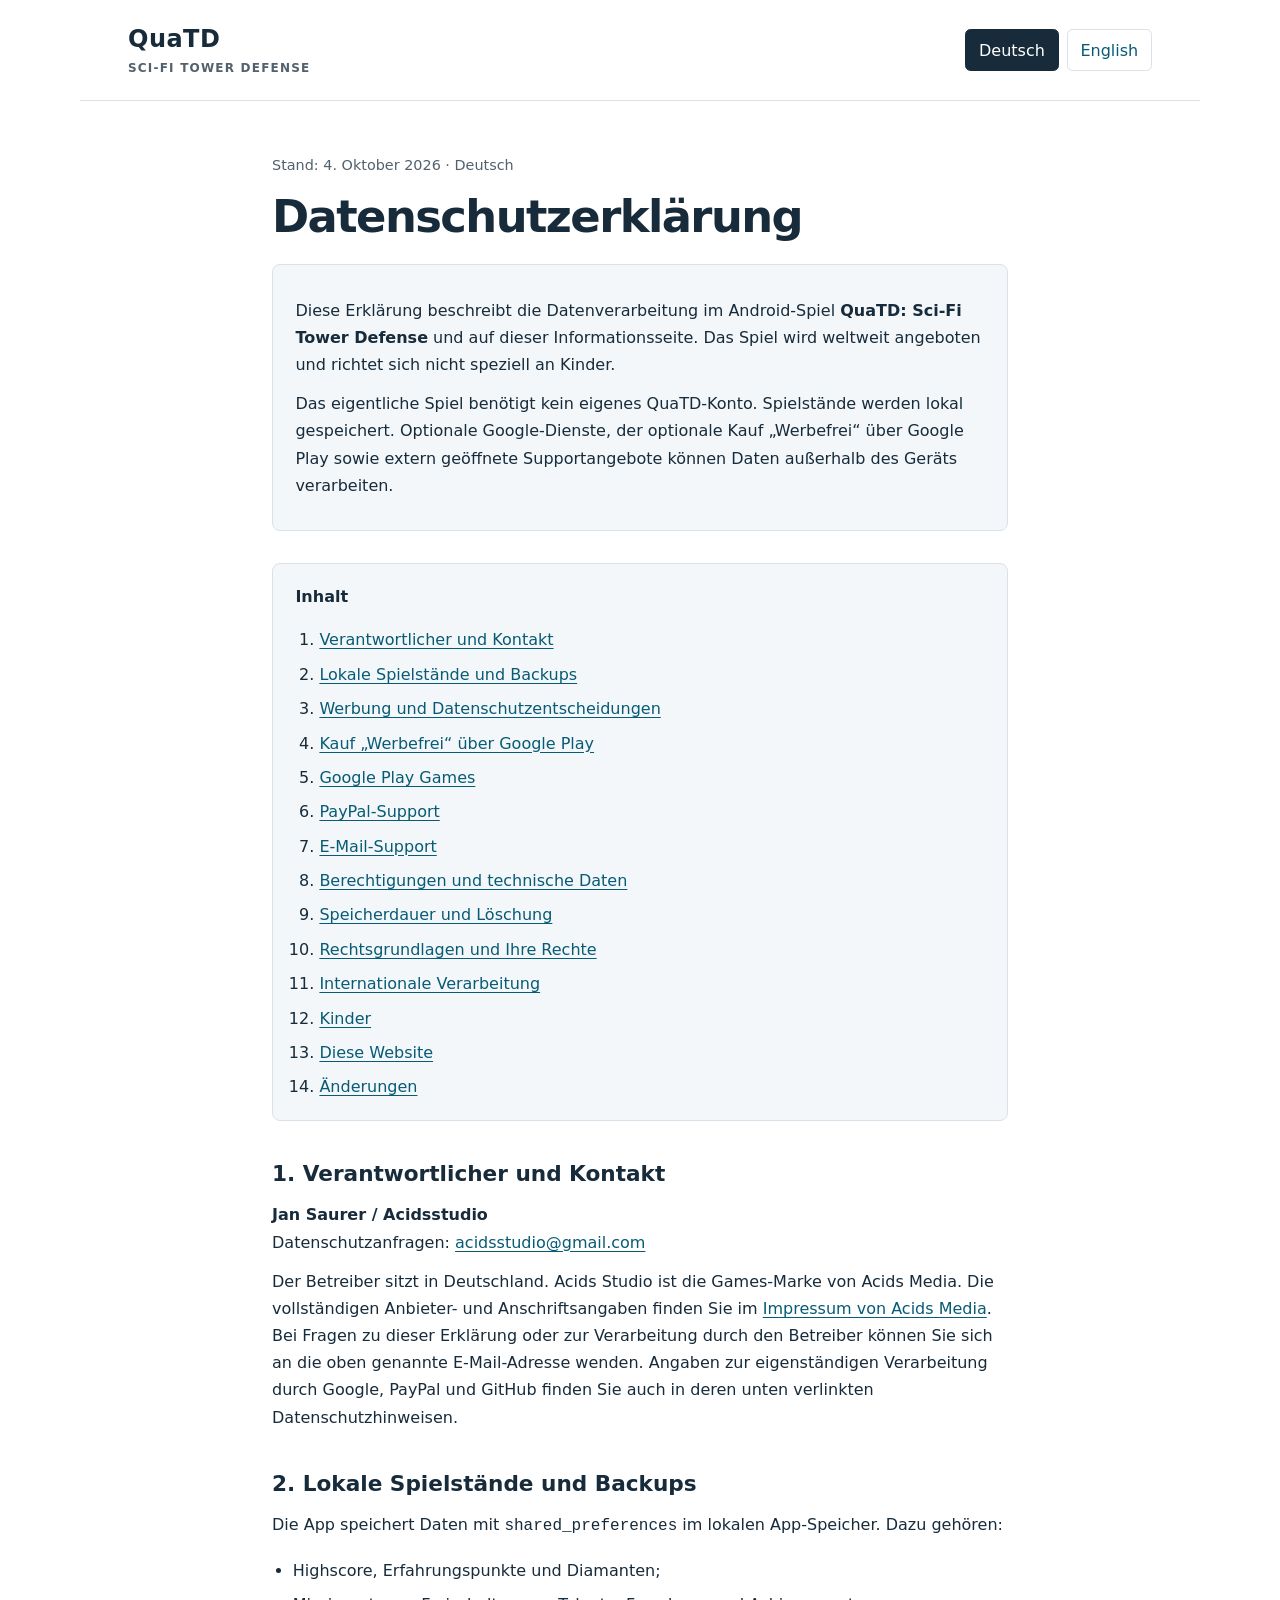
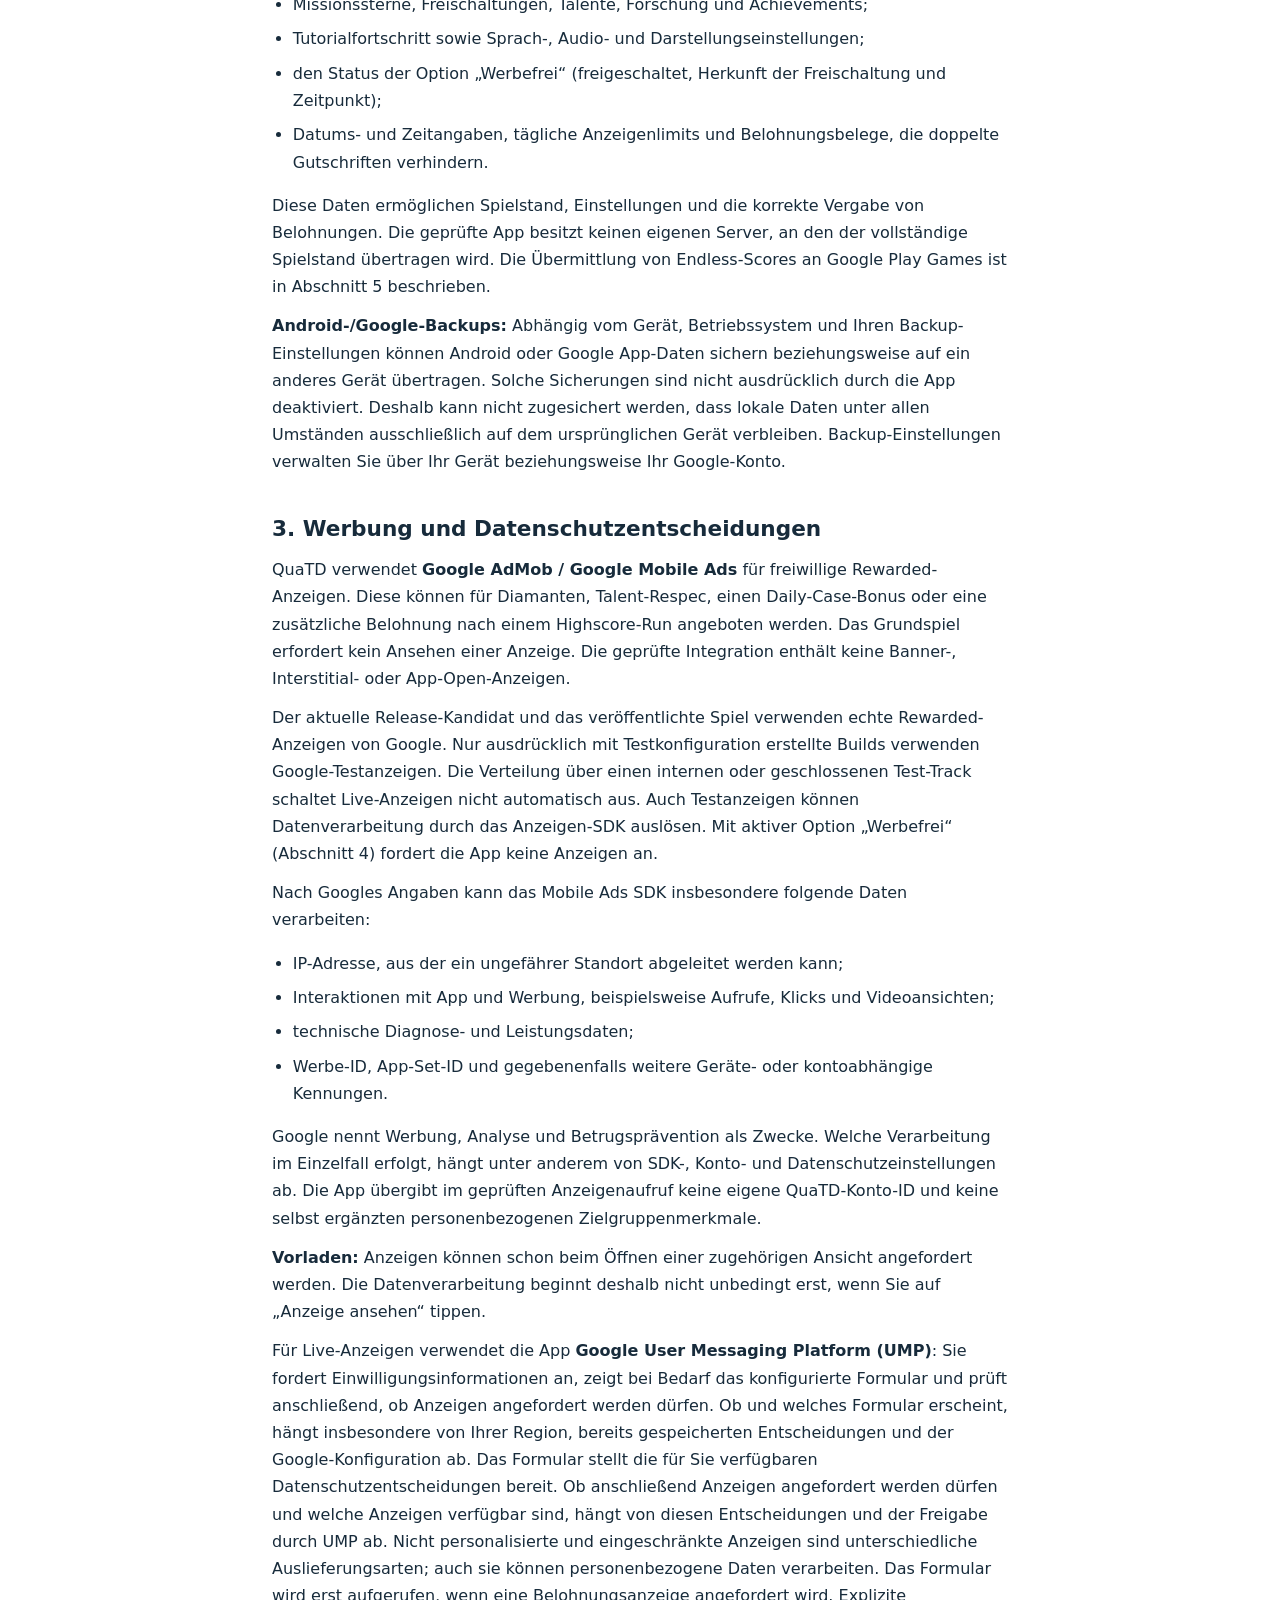
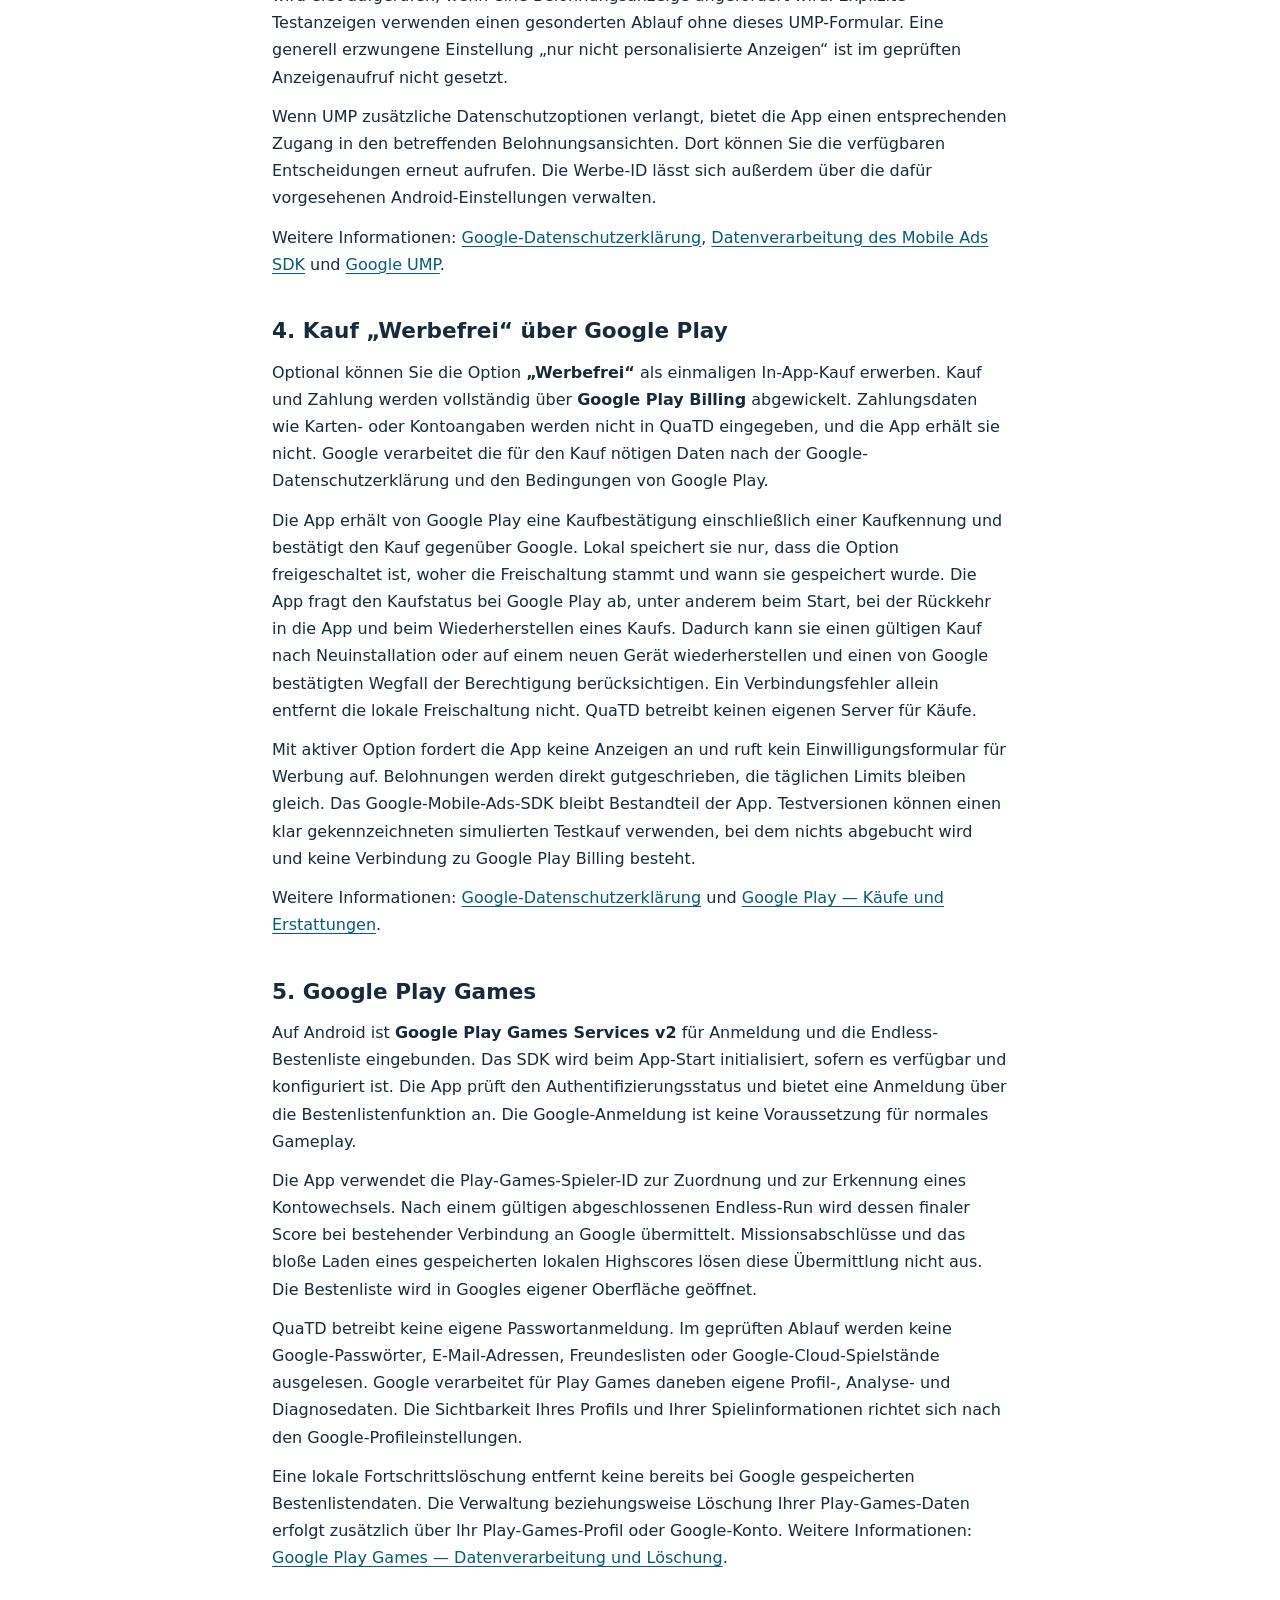
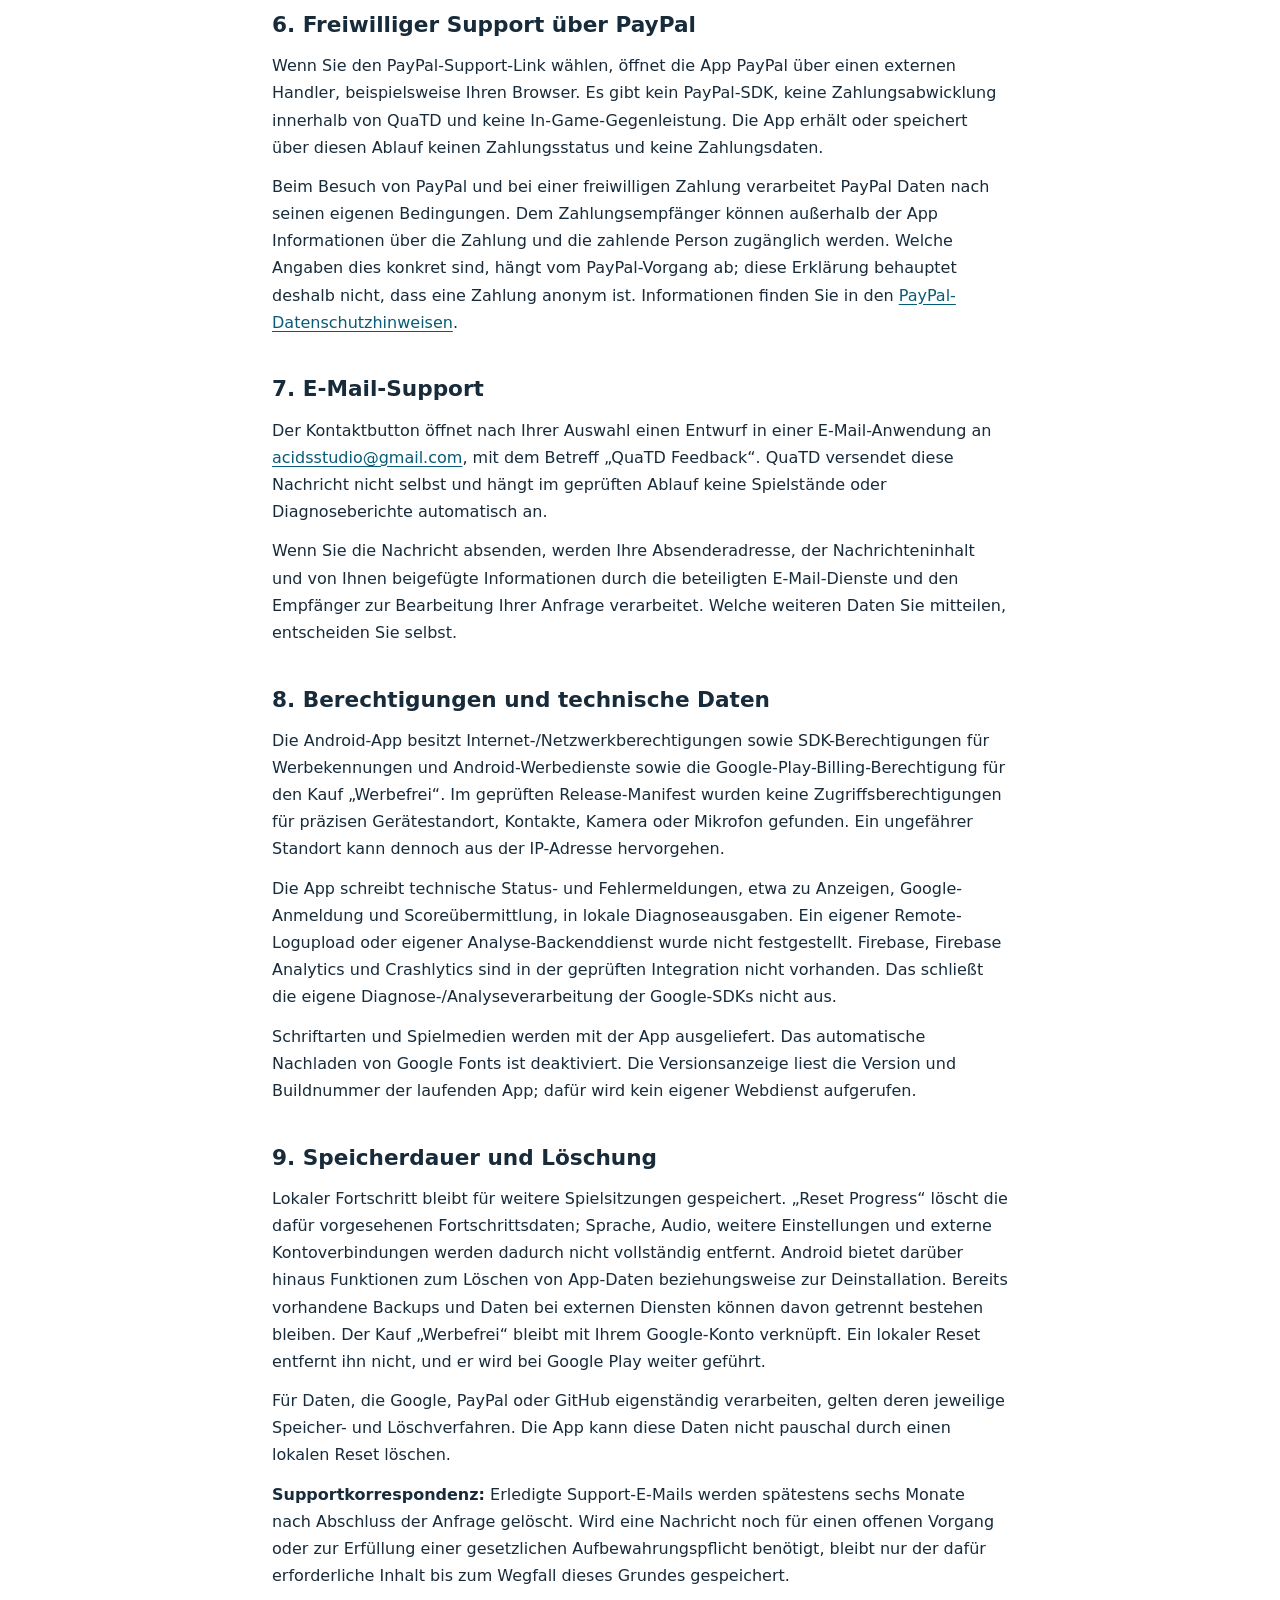
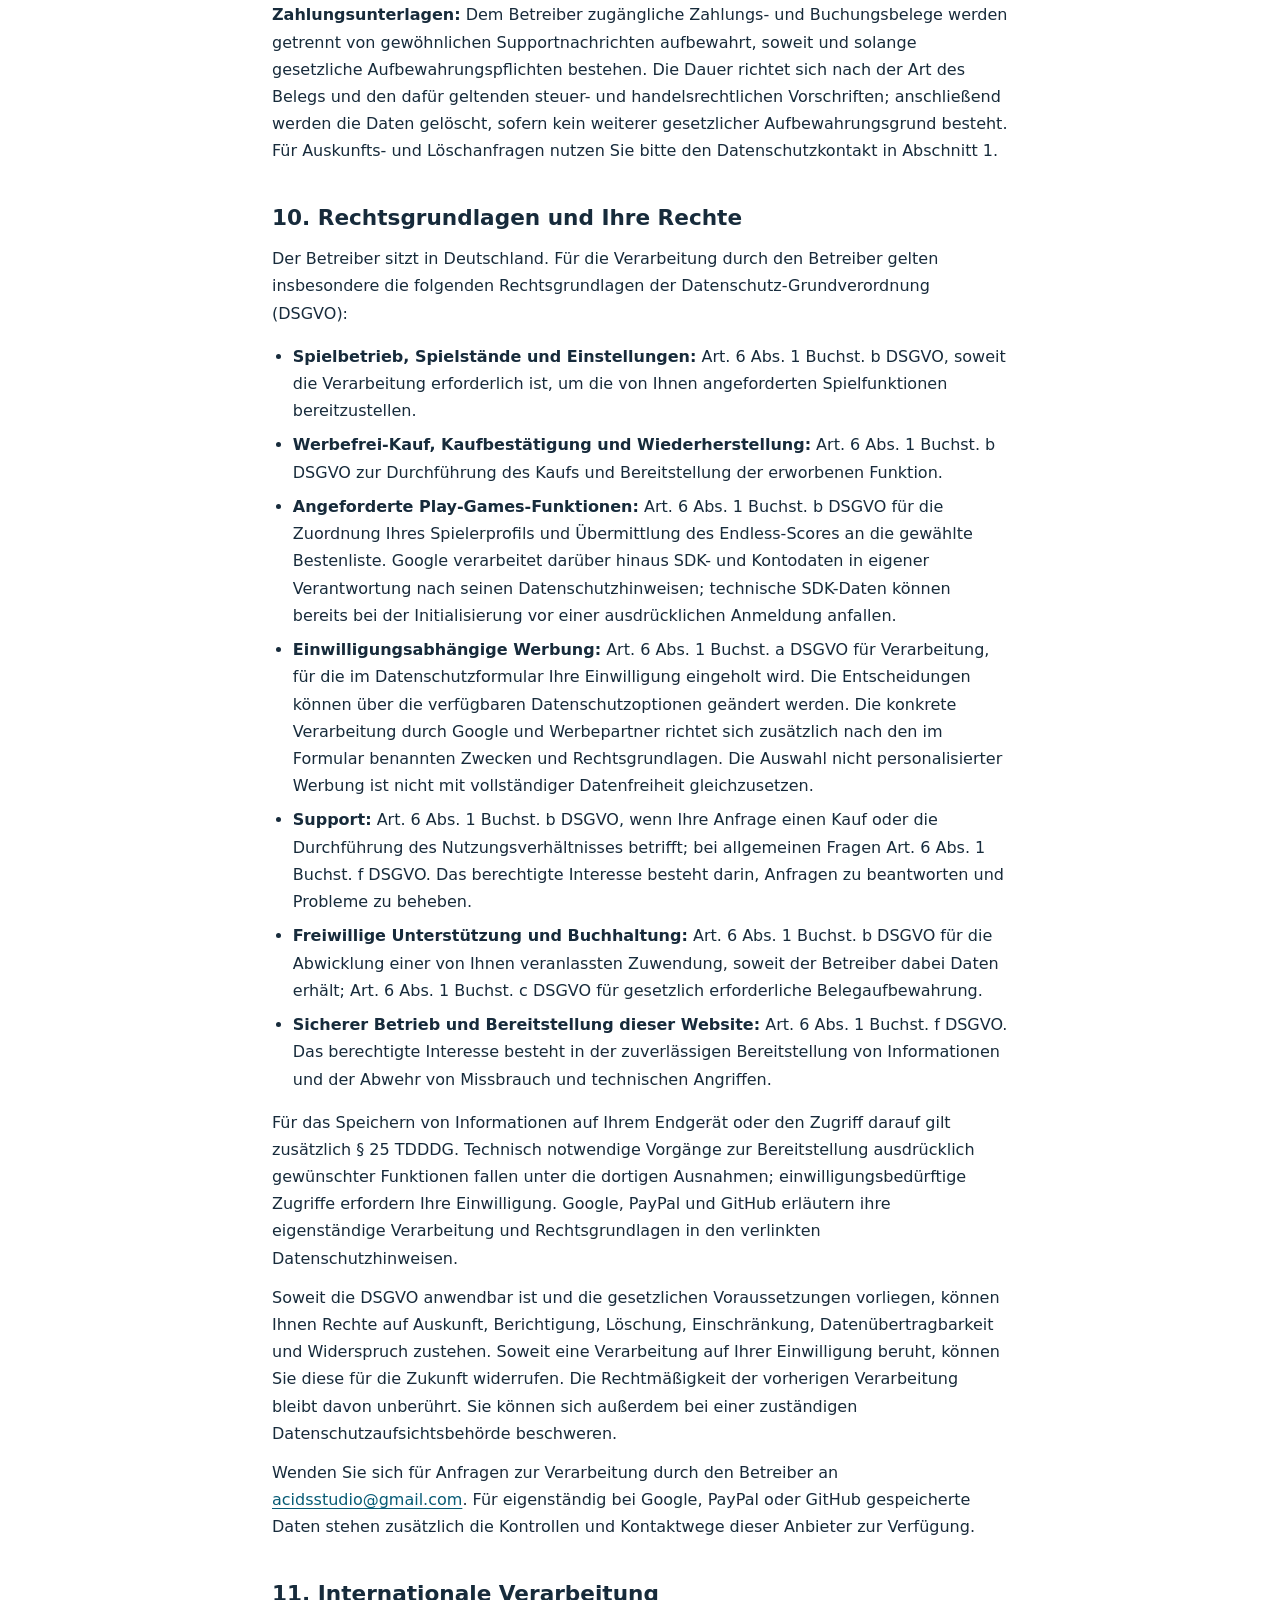
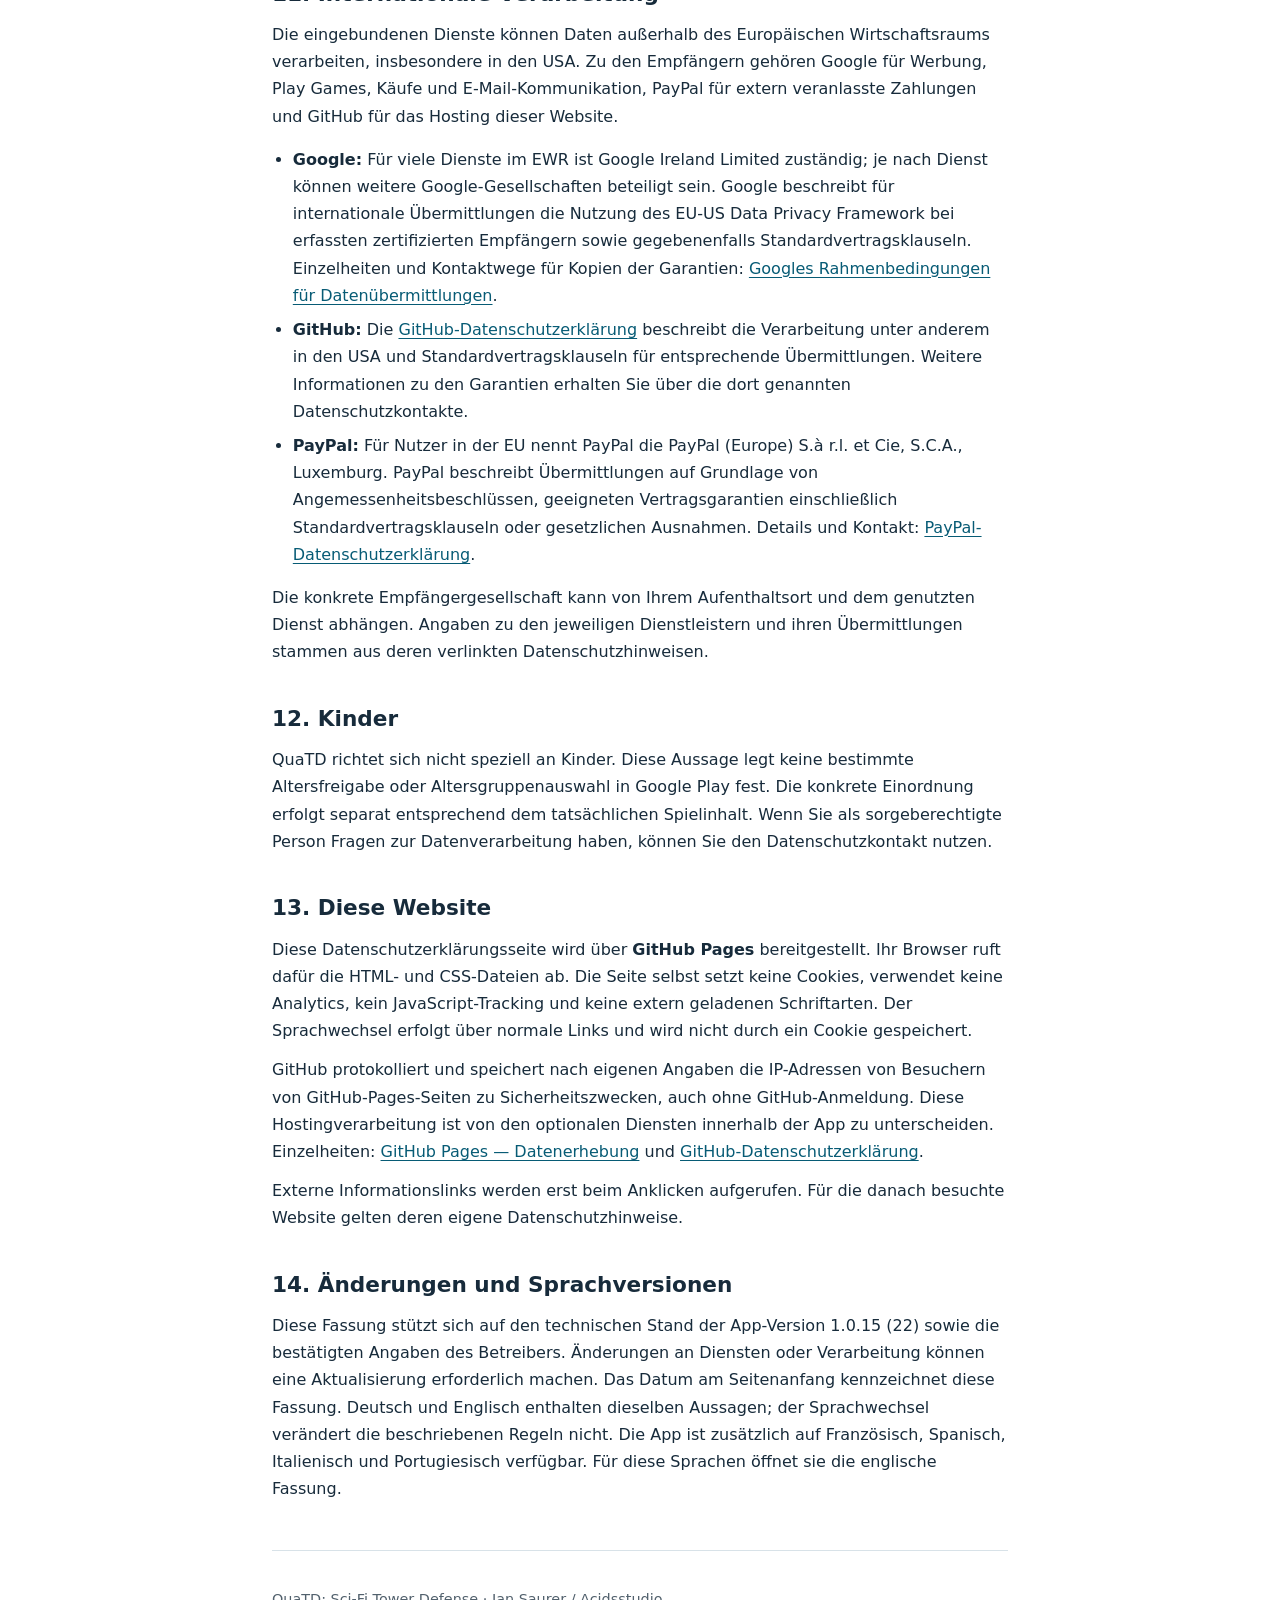
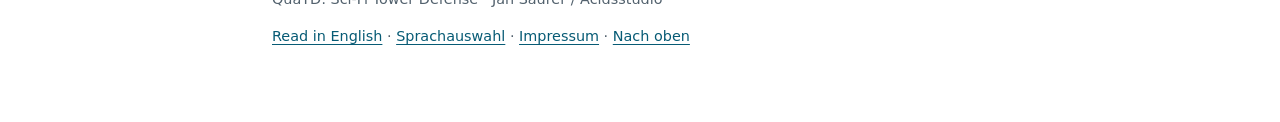
==== commit 4cc51f9d: "Update privacy notice for live release and confirmed retention policy" ====
--- a/de/index.html
+++ b/de/index.html
@@ -18,27 +18,27 @@
     <nav class="languages" aria-label="Sprache"><a href="../de/" lang="de" hreflang="de" aria-current="page">Deutsch</a><a href="../en/" lang="en" hreflang="en">English</a></nav>
   </header>
   <main id="inhalt">
-    <p class="meta">Stand: 30. September 2026 · Deutsch</p>
+    <p class="meta">Stand: 4. Oktober 2026 · Deutsch</p>
     <h1>Datenschutzerklärung</h1>
     <div class="intro"><p>Diese Erklärung beschreibt die Datenverarbeitung im Android-Spiel <strong>QuaTD: Sci-Fi Tower Defense</strong> und auf dieser Informationsseite. Das Spiel wird weltweit angeboten und richtet sich nicht speziell an Kinder.</p><p>Das eigentliche Spiel benötigt kein eigenes QuaTD-Konto. Spielstände werden lokal gespeichert. Optionale Google-Dienste, der optionale Kauf „Werbefrei“ über Google Play sowie extern geöffnete Supportangebote können Daten außerhalb des Geräts verarbeiten.</p></div>
     <nav class="toc" aria-label="Inhalt"><strong>Inhalt</strong><ol>
-      <li><a href="#verantwortlicher">Verantwortlicher und Kontakt</a></li><li><a href="#lokal">Lokale Spielstände und Backups</a></li><li><a href="#werbung">Werbung und Datenschutzentscheidungen</a></li><li><a href="#werbefrei">Kauf „Werbefrei“ über Google Play</a></li><li><a href="#play-games">Google Play Games</a></li><li><a href="#paypal">PayPal-Support</a></li><li><a href="#email">E-Mail-Support</a></li><li><a href="#technik">Berechtigungen und technische Daten</a></li><li><a href="#speicherung">Speicherdauer und Löschung</a></li><li><a href="#recht">Rechtliche Einordnung und Ihre Rechte</a></li><li><a href="#international">Internationale Verarbeitung</a></li><li><a href="#kinder">Kinder</a></li><li><a href="#website">Diese Website</a></li><li><a href="#aenderungen">Änderungen</a></li>
+      <li><a href="#verantwortlicher">Verantwortlicher und Kontakt</a></li><li><a href="#lokal">Lokale Spielstände und Backups</a></li><li><a href="#werbung">Werbung und Datenschutzentscheidungen</a></li><li><a href="#werbefrei">Kauf „Werbefrei“ über Google Play</a></li><li><a href="#play-games">Google Play Games</a></li><li><a href="#paypal">PayPal-Support</a></li><li><a href="#email">E-Mail-Support</a></li><li><a href="#technik">Berechtigungen und technische Daten</a></li><li><a href="#speicherung">Speicherdauer und Löschung</a></li><li><a href="#recht">Rechtsgrundlagen und Ihre Rechte</a></li><li><a href="#international">Internationale Verarbeitung</a></li><li><a href="#kinder">Kinder</a></li><li><a href="#website">Diese Website</a></li><li><a href="#aenderungen">Änderungen</a></li>
     </ol></nav>
-    <section id="verantwortlicher"><h2>1. Verantwortlicher und Kontakt</h2><p><strong>Jan Saurer / Acidsstudio</strong><br>Datenschutzanfragen: <a href="mailto:acidsstudio@gmail.com">acidsstudio@gmail.com</a></p><p>Bei Fragen zu dieser Erklärung oder zur Verarbeitung durch den Betreiber können Sie sich an diese Adresse wenden. Angaben zur eigenständigen Verarbeitung durch Google, PayPal und GitHub finden Sie auch in deren unten verlinkten Datenschutzhinweisen.</p></section>
+    <section id="verantwortlicher"><h2>1. Verantwortlicher und Kontakt</h2><p><strong>Jan Saurer / Acidsstudio</strong><br>Datenschutzanfragen: <a href="mailto:acidsstudio@gmail.com">acidsstudio@gmail.com</a></p><p>Der Betreiber sitzt in Deutschland. Acids Studio ist die Games-Marke von Acids Media. Die vollständigen Anbieter- und Anschriftsangaben finden Sie im <a href="https://acidsmedia.de/impressum.html">Impressum von Acids Media</a>. Bei Fragen zu dieser Erklärung oder zur Verarbeitung durch den Betreiber können Sie sich an die oben genannte E-Mail-Adresse wenden. Angaben zur eigenständigen Verarbeitung durch Google, PayPal und GitHub finden Sie auch in deren unten verlinkten Datenschutzhinweisen.</p></section>
     <section id="lokal"><h2>2. Lokale Spielstände und Backups</h2><p>Die App speichert Daten mit <code>shared_preferences</code> im lokalen App-Speicher. Dazu gehören:</p><ul><li>Highscore, Erfahrungspunkte und Diamanten;</li><li>Missionssterne, Freischaltungen, Talente, Forschung und Achievements;</li><li>Tutorialfortschritt sowie Sprach-, Audio- und Darstellungseinstellungen;</li><li>den Status der Option „Werbefrei“ (freigeschaltet, Herkunft der Freischaltung und Zeitpunkt);</li><li>Datums- und Zeitangaben, tägliche Anzeigenlimits und Belohnungsbelege, die doppelte Gutschriften verhindern.</li></ul><p>Diese Daten ermöglichen Spielstand, Einstellungen und die korrekte Vergabe von Belohnungen. Die geprüfte App besitzt keinen eigenen Server, an den der vollständige Spielstand übertragen wird. Die Übermittlung von Endless-Scores an Google Play Games ist in Abschnitt 5 beschrieben.</p><p><strong>Android-/Google-Backups:</strong> Abhängig vom Gerät, Betriebssystem und Ihren Backup-Einstellungen können Android oder Google App-Daten sichern beziehungsweise auf ein anderes Gerät übertragen. Solche Sicherungen sind nicht ausdrücklich durch die App deaktiviert. Deshalb kann nicht zugesichert werden, dass lokale Daten unter allen Umständen ausschließlich auf dem ursprünglichen Gerät verbleiben. Backup-Einstellungen verwalten Sie über Ihr Gerät beziehungsweise Ihr Google-Konto.</p></section>
-    <section id="werbung"><h2>3. Werbung und Datenschutzentscheidungen</h2><p>QuaTD verwendet <strong>Google AdMob / Google Mobile Ads</strong> für freiwillige Rewarded-Anzeigen. Diese können für Diamanten, Talent-Respec, einen Daily-Case-Bonus oder eine zusätzliche Belohnung nach einem Highscore-Run angeboten werden. Das Grundspiel erfordert kein Ansehen einer Anzeige. Die geprüfte Integration enthält keine Banner-, Interstitial- oder App-Open-Anzeigen.</p><p>Im veröffentlichten Spiel liefert Google echte Rewarded-Anzeigen aus. Test- und Vorabversionen verwenden Google-Testanzeigen; daraus folgt nicht, dass das Anzeigen-SDK keinerlei Daten verarbeitet. Mit aktiver Option „Werbefrei“ (Abschnitt 4) fordert die App keine Anzeigen an.</p><p>Nach Googles Angaben kann das Mobile Ads SDK insbesondere folgende Daten verarbeiten:</p><ul><li>IP-Adresse, aus der ein ungefährer Standort abgeleitet werden kann;</li><li>Interaktionen mit App und Werbung, beispielsweise Aufrufe, Klicks und Videoansichten;</li><li>technische Diagnose- und Leistungsdaten;</li><li>Werbe-ID, App-Set-ID und gegebenenfalls weitere Geräte- oder kontoabhängige Kennungen.</li></ul><p>Google nennt Werbung, Analyse und Betrugsprävention als Zwecke. Welche Verarbeitung im Einzelfall erfolgt, hängt unter anderem von SDK-, Konto- und Datenschutzeinstellungen ab. Die App übergibt im geprüften Anzeigenaufruf keine eigene QuaTD-Konto-ID und keine selbst ergänzten personenbezogenen Zielgruppenmerkmale.</p><p><strong>Vorladen:</strong> Anzeigen können schon beim Öffnen einer zugehörigen Ansicht angefordert werden. Die Datenverarbeitung beginnt deshalb nicht unbedingt erst, wenn Sie auf „Anzeige ansehen“ tippen.</p><p>Für Live-Anzeigen verwendet die App <strong>Google User Messaging Platform (UMP)</strong>: Sie fordert Einwilligungsinformationen an, zeigt bei Bedarf das konfigurierte Formular und prüft anschließend, ob Anzeigen angefordert werden dürfen. Im Europäischen Wirtschaftsraum, im Vereinigten Königreich und in der Schweiz erscheint vor der ersten Anzeige ein Einwilligungsformular mit den Möglichkeiten „Einwilligen“, „Nicht einwilligen“ und „Optionen verwalten“. Wenn Sie nicht einwilligen, kann Google nach seinen eigenen Richtlinien eingeschränkte, nicht personalisierte Anzeigen ausliefern. Das Formular wird erst aufgerufen, wenn eine Belohnungsanzeige angefordert wird. Explizite Testanzeigen verwenden einen gesonderten Ablauf ohne dieses UMP-Formular. Eine generell erzwungene Einstellung „nur nicht personalisierte Anzeigen“ ist im geprüften Anzeigenaufruf nicht gesetzt.</p><p>Wenn UMP zusätzliche Datenschutzoptionen verlangt, bietet die App einen entsprechenden Zugang in den betreffenden Belohnungsansichten. Dort können Sie die verfügbaren Entscheidungen erneut aufrufen. Die Werbe-ID lässt sich außerdem über die dafür vorgesehenen Android-Einstellungen verwalten.</p><p>Weitere Informationen: <a href="https://policies.google.com/privacy">Google-Datenschutzerklärung</a>, <a href="https://developers.google.com/admob/android/privacy/play-data-disclosure">Datenverarbeitung des Mobile Ads SDK</a> und <a href="https://developers.google.com/admob/flutter/privacy">Google UMP</a>.</p></section>
-    <section id="werbefrei"><h2>4. Kauf „Werbefrei“ über Google Play</h2><p>Optional können Sie die Option <strong>„Werbefrei“</strong> als einmaligen In-App-Kauf erwerben. Kauf und Zahlung werden vollständig über <strong>Google Play Billing</strong> abgewickelt. Zahlungsdaten wie Karten- oder Kontoangaben werden nicht in QuaTD eingegeben, und die App erhält sie nicht. Google verarbeitet die für den Kauf nötigen Daten nach der Google-Datenschutzerklärung und den Bedingungen von Google Play.</p><p>Die App erhält von Google Play eine Kaufbestätigung einschließlich einer Kaufkennung und bestätigt den Kauf gegenüber Google. Lokal speichert sie nur, dass die Option freigeschaltet ist, woher die Freischaltung stammt und wann sie gespeichert wurde. Nach einer Neuinstallation oder auf einem neuen Gerät fragt die App bei Google Play ab, ob der Kauf zu Ihrem Google-Konto gehört, und stellt die Option wieder her. QuaTD betreibt keinen eigenen Server für Käufe.</p><p>Mit aktiver Option fordert die App keine Anzeigen an und ruft kein Einwilligungsformular für Werbung auf. Belohnungen werden direkt gutgeschrieben, die täglichen Limits bleiben gleich. Das Google-Mobile-Ads-SDK bleibt Bestandteil der App. Testversionen können einen klar gekennzeichneten simulierten Testkauf verwenden, bei dem nichts abgebucht wird und keine Verbindung zu Google Play Billing besteht.</p><p>Weitere Informationen: <a href="https://policies.google.com/privacy">Google-Datenschutzerklärung</a> und <a href="https://support.google.com/googleplay/answer/2479637">Google Play — Käufe und Erstattungen</a>.</p></section>
+    <section id="werbung"><h2>3. Werbung und Datenschutzentscheidungen</h2><p>QuaTD verwendet <strong>Google AdMob / Google Mobile Ads</strong> für freiwillige Rewarded-Anzeigen. Diese können für Diamanten, Talent-Respec, einen Daily-Case-Bonus oder eine zusätzliche Belohnung nach einem Highscore-Run angeboten werden. Das Grundspiel erfordert kein Ansehen einer Anzeige. Die geprüfte Integration enthält keine Banner-, Interstitial- oder App-Open-Anzeigen.</p><p>Der aktuelle Release-Kandidat und das veröffentlichte Spiel verwenden echte Rewarded-Anzeigen von Google. Nur ausdrücklich mit Testkonfiguration erstellte Builds verwenden Google-Testanzeigen. Die Verteilung über einen internen oder geschlossenen Test-Track schaltet Live-Anzeigen nicht automatisch aus. Auch Testanzeigen können Datenverarbeitung durch das Anzeigen-SDK auslösen. Mit aktiver Option „Werbefrei“ (Abschnitt 4) fordert die App keine Anzeigen an.</p><p>Nach Googles Angaben kann das Mobile Ads SDK insbesondere folgende Daten verarbeiten:</p><ul><li>IP-Adresse, aus der ein ungefährer Standort abgeleitet werden kann;</li><li>Interaktionen mit App und Werbung, beispielsweise Aufrufe, Klicks und Videoansichten;</li><li>technische Diagnose- und Leistungsdaten;</li><li>Werbe-ID, App-Set-ID und gegebenenfalls weitere Geräte- oder kontoabhängige Kennungen.</li></ul><p>Google nennt Werbung, Analyse und Betrugsprävention als Zwecke. Welche Verarbeitung im Einzelfall erfolgt, hängt unter anderem von SDK-, Konto- und Datenschutzeinstellungen ab. Die App übergibt im geprüften Anzeigenaufruf keine eigene QuaTD-Konto-ID und keine selbst ergänzten personenbezogenen Zielgruppenmerkmale.</p><p><strong>Vorladen:</strong> Anzeigen können schon beim Öffnen einer zugehörigen Ansicht angefordert werden. Die Datenverarbeitung beginnt deshalb nicht unbedingt erst, wenn Sie auf „Anzeige ansehen“ tippen.</p><p>Für Live-Anzeigen verwendet die App <strong>Google User Messaging Platform (UMP)</strong>: Sie fordert Einwilligungsinformationen an, zeigt bei Bedarf das konfigurierte Formular und prüft anschließend, ob Anzeigen angefordert werden dürfen. Ob und welches Formular erscheint, hängt insbesondere von Ihrer Region, bereits gespeicherten Entscheidungen und der Google-Konfiguration ab. Das Formular stellt die für Sie verfügbaren Datenschutzentscheidungen bereit. Ob anschließend Anzeigen angefordert werden dürfen und welche Anzeigen verfügbar sind, hängt von diesen Entscheidungen und der Freigabe durch UMP ab. Nicht personalisierte und eingeschränkte Anzeigen sind unterschiedliche Auslieferungsarten; auch sie können personenbezogene Daten verarbeiten. Das Formular wird erst aufgerufen, wenn eine Belohnungsanzeige angefordert wird. Explizite Testanzeigen verwenden einen gesonderten Ablauf ohne dieses UMP-Formular. Eine generell erzwungene Einstellung „nur nicht personalisierte Anzeigen“ ist im geprüften Anzeigenaufruf nicht gesetzt.</p><p>Wenn UMP zusätzliche Datenschutzoptionen verlangt, bietet die App einen entsprechenden Zugang in den betreffenden Belohnungsansichten. Dort können Sie die verfügbaren Entscheidungen erneut aufrufen. Die Werbe-ID lässt sich außerdem über die dafür vorgesehenen Android-Einstellungen verwalten.</p><p>Weitere Informationen: <a href="https://policies.google.com/privacy">Google-Datenschutzerklärung</a>, <a href="https://developers.google.com/admob/android/privacy/play-data-disclosure">Datenverarbeitung des Mobile Ads SDK</a> und <a href="https://developers.google.com/admob/flutter/privacy">Google UMP</a>.</p></section>
+    <section id="werbefrei"><h2>4. Kauf „Werbefrei“ über Google Play</h2><p>Optional können Sie die Option <strong>„Werbefrei“</strong> als einmaligen In-App-Kauf erwerben. Kauf und Zahlung werden vollständig über <strong>Google Play Billing</strong> abgewickelt. Zahlungsdaten wie Karten- oder Kontoangaben werden nicht in QuaTD eingegeben, und die App erhält sie nicht. Google verarbeitet die für den Kauf nötigen Daten nach der Google-Datenschutzerklärung und den Bedingungen von Google Play.</p><p>Die App erhält von Google Play eine Kaufbestätigung einschließlich einer Kaufkennung und bestätigt den Kauf gegenüber Google. Lokal speichert sie nur, dass die Option freigeschaltet ist, woher die Freischaltung stammt und wann sie gespeichert wurde. Die App fragt den Kaufstatus bei Google Play ab, unter anderem beim Start, bei der Rückkehr in die App und beim Wiederherstellen eines Kaufs. Dadurch kann sie einen gültigen Kauf nach Neuinstallation oder auf einem neuen Gerät wiederherstellen und einen von Google bestätigten Wegfall der Berechtigung berücksichtigen. Ein Verbindungsfehler allein entfernt die lokale Freischaltung nicht. QuaTD betreibt keinen eigenen Server für Käufe.</p><p>Mit aktiver Option fordert die App keine Anzeigen an und ruft kein Einwilligungsformular für Werbung auf. Belohnungen werden direkt gutgeschrieben, die täglichen Limits bleiben gleich. Das Google-Mobile-Ads-SDK bleibt Bestandteil der App. Testversionen können einen klar gekennzeichneten simulierten Testkauf verwenden, bei dem nichts abgebucht wird und keine Verbindung zu Google Play Billing besteht.</p><p>Weitere Informationen: <a href="https://policies.google.com/privacy">Google-Datenschutzerklärung</a> und <a href="https://support.google.com/googleplay/answer/2479637">Google Play — Käufe und Erstattungen</a>.</p></section>
     <section id="play-games"><h2>5. Google Play Games</h2><p>Auf Android ist <strong>Google Play Games Services v2</strong> für Anmeldung und die Endless-Bestenliste eingebunden. Das SDK wird beim App-Start initialisiert, sofern es verfügbar und konfiguriert ist. Die App prüft den Authentifizierungsstatus und bietet eine Anmeldung über die Bestenlistenfunktion an. Die Google-Anmeldung ist keine Voraussetzung für normales Gameplay.</p><p>Die App verwendet die Play-Games-Spieler-ID zur Zuordnung und zur Erkennung eines Kontowechsels. Nach einem gültigen abgeschlossenen Endless-Run wird dessen finaler Score bei bestehender Verbindung an Google übermittelt. Missionsabschlüsse und das bloße Laden eines gespeicherten lokalen Highscores lösen diese Übermittlung nicht aus. Die Bestenliste wird in Googles eigener Oberfläche geöffnet.</p><p>QuaTD betreibt keine eigene Passwortanmeldung. Im geprüften Ablauf werden keine Google-Passwörter, E-Mail-Adressen, Freundeslisten oder Google-Cloud-Spielstände ausgelesen. Google verarbeitet für Play Games daneben eigene Profil-, Analyse- und Diagnosedaten. Die Sichtbarkeit Ihres Profils und Ihrer Spielinformationen richtet sich nach den Google-Profileinstellungen.</p><p>Eine lokale Fortschrittslöschung entfernt keine bereits bei Google gespeicherten Bestenlistendaten. Die Verwaltung beziehungsweise Löschung Ihrer Play-Games-Daten erfolgt zusätzlich über Ihr Play-Games-Profil oder Google-Konto. Weitere Informationen: <a href="https://developer.android.com/games/pgs/data-collection">Google Play Games — Datenverarbeitung und Löschung</a>.</p></section>
     <section id="paypal"><h2>6. Freiwilliger Support über PayPal</h2><p>Wenn Sie den PayPal-Support-Link wählen, öffnet die App PayPal über einen externen Handler, beispielsweise Ihren Browser. Es gibt kein PayPal-SDK, keine Zahlungsabwicklung innerhalb von QuaTD und keine In-Game-Gegenleistung. Die App erhält oder speichert über diesen Ablauf keinen Zahlungsstatus und keine Zahlungsdaten.</p><p>Beim Besuch von PayPal und bei einer freiwilligen Zahlung verarbeitet PayPal Daten nach seinen eigenen Bedingungen. Dem Zahlungsempfänger können außerhalb der App Informationen über die Zahlung und die zahlende Person zugänglich werden. Welche Angaben dies konkret sind, hängt vom PayPal-Vorgang ab; diese Erklärung behauptet deshalb nicht, dass eine Zahlung anonym ist. Informationen finden Sie in den <a href="https://www.paypal.com/webapps/mpp/ua/privacy-full">PayPal-Datenschutzhinweisen</a>.</p></section>
     <section id="email"><h2>7. E-Mail-Support</h2><p>Der Kontaktbutton öffnet nach Ihrer Auswahl einen Entwurf in einer E-Mail-Anwendung an <a href="mailto:acidsstudio@gmail.com">acidsstudio@gmail.com</a>, mit dem Betreff „QuaTD Feedback“. QuaTD versendet diese Nachricht nicht selbst und hängt im geprüften Ablauf keine Spielstände oder Diagnoseberichte automatisch an.</p><p>Wenn Sie die Nachricht absenden, werden Ihre Absenderadresse, der Nachrichteninhalt und von Ihnen beigefügte Informationen durch die beteiligten E-Mail-Dienste und den Empfänger zur Bearbeitung Ihrer Anfrage verarbeitet. Welche weiteren Daten Sie mitteilen, entscheiden Sie selbst.</p></section>
     <section id="technik"><h2>8. Berechtigungen und technische Daten</h2><p>Die Android-App besitzt Internet-/Netzwerkberechtigungen sowie SDK-Berechtigungen für Werbekennungen und Android-Werbedienste sowie die Google-Play-Billing-Berechtigung für den Kauf „Werbefrei“. Im geprüften Release-Manifest wurden keine Zugriffsberechtigungen für präzisen Gerätestandort, Kontakte, Kamera oder Mikrofon gefunden. Ein ungefährer Standort kann dennoch aus der IP-Adresse hervorgehen.</p><p>Die App schreibt technische Status- und Fehlermeldungen, etwa zu Anzeigen, Google-Anmeldung und Scoreübermittlung, in lokale Diagnoseausgaben. Ein eigener Remote-Logupload oder eigener Analyse-Backenddienst wurde nicht festgestellt. Firebase, Firebase Analytics und Crashlytics sind in der geprüften Integration nicht vorhanden. Das schließt die eigene Diagnose-/Analyseverarbeitung der Google-SDKs nicht aus.</p><p>Schriftarten und Spielmedien werden mit der App ausgeliefert. Das automatische Nachladen von Google Fonts ist deaktiviert. Die Versionsanzeige liest die Version und Buildnummer der laufenden App; dafür wird kein eigener Webdienst aufgerufen.</p></section>
-    <section id="speicherung"><h2>9. Speicherdauer und Löschung</h2><p>Lokaler Fortschritt bleibt für weitere Spielsitzungen gespeichert. „Reset Progress“ löscht die dafür vorgesehenen Fortschrittsdaten; Sprache, Audio, weitere Einstellungen und externe Kontoverbindungen werden dadurch nicht vollständig entfernt. Android bietet darüber hinaus Funktionen zum Löschen von App-Daten beziehungsweise zur Deinstallation. Bereits vorhandene Backups und Daten bei externen Diensten können davon getrennt bestehen bleiben. Der Kauf „Werbefrei“ bleibt mit Ihrem Google-Konto verknüpft. Ein lokaler Reset entfernt ihn nicht, und er wird bei Google Play weiter geführt.</p><p>Für Daten, die Google, PayPal oder GitHub eigenständig verarbeiten, gelten deren jeweilige Speicher- und Löschverfahren. Die App kann diese Daten nicht pauschal durch einen lokalen Reset löschen.</p><p class="review-note"><strong>Offene Angaben:</strong> Feste Aufbewahrungsfristen für Supportkorrespondenz und gegebenenfalls dem Betreiber zugängliche PayPal-Unterlagen sind für diese Erklärung noch nicht bestätigt. Ebenso sind konkrete Fristen externer Anbieter hier nicht verifiziert. Für eine Auskunft oder Löschanfrage zu Daten beim Betreiber nutzen Sie bitte den oben genannten Datenschutzkontakt.</p></section>
-    <section id="recht"><h2>10. Rechtliche Einordnung und Ihre Rechte</h2><p>Die jeweiligen Verarbeitungszwecke sind in den vorstehenden Abschnitten beschrieben. Welche Datenschutzvorschriften anwendbar sind, kann von Ihrem Aufenthaltsort und der konkreten Verarbeitung abhängen.</p><p class="review-note"><strong>Rechtlicher Prüfstand:</strong> Die konkrete Zuordnung der Verarbeitungen zu Rechtsgrundlagen sowie gegebenenfalls einschlägige gesetzliche Aufbewahrungspflichten sind noch rechtlich zu prüfen. Es wird daher keine ungeprüfte pauschale Einwilligungs-, Vertrags- oder Interessenabwägungsgrundlage für sämtliche Datenverarbeitungen behauptet.</p><p>Soweit die DSGVO anwendbar ist und die gesetzlichen Voraussetzungen vorliegen, können Ihnen Rechte auf Auskunft, Berichtigung, Löschung, Einschränkung, Datenübertragbarkeit und Widerspruch zustehen. Soweit eine Verarbeitung auf Ihrer Einwilligung beruht, können Sie diese für die Zukunft widerrufen. Die Rechtmäßigkeit der vorherigen Verarbeitung bleibt davon unberührt. Sie können sich außerdem bei einer zuständigen Datenschutzaufsichtsbehörde beschweren.</p><p>Wenden Sie sich für Anfragen zur Verarbeitung durch den Betreiber an <a href="mailto:acidsstudio@gmail.com">acidsstudio@gmail.com</a>. Für eigenständig bei Google, PayPal oder GitHub gespeicherte Daten stehen zusätzlich die Kontrollen und Kontaktwege dieser Anbieter zur Verfügung. Diese Erklärung ist keine Zusicherung einer bereits abgeschlossenen rechtlichen Prüfung.</p></section>
-    <section id="international"><h2>11. Internationale Verarbeitung</h2><p>QuaTD wird weltweit angeboten. Die eingebundenen externen Dienste können Daten außerhalb Ihres Aufenthaltslandes verarbeiten. Die im Einzelfall beteiligten Gesellschaften, Verarbeitungsorte und etwaigen Übermittlungsmechanismen ergeben sich nicht vollständig aus der App. Maßgebliche weitere Angaben finden Sie in den verlinkten Datenschutzhinweisen der Anbieter. Bestimmte Garantien, Zertifizierungen oder Vertragsmechanismen werden hier nicht als geprüft zugesichert.</p></section>
+    <section id="speicherung"><h2>9. Speicherdauer und Löschung</h2><p>Lokaler Fortschritt bleibt für weitere Spielsitzungen gespeichert. „Reset Progress“ löscht die dafür vorgesehenen Fortschrittsdaten; Sprache, Audio, weitere Einstellungen und externe Kontoverbindungen werden dadurch nicht vollständig entfernt. Android bietet darüber hinaus Funktionen zum Löschen von App-Daten beziehungsweise zur Deinstallation. Bereits vorhandene Backups und Daten bei externen Diensten können davon getrennt bestehen bleiben. Der Kauf „Werbefrei“ bleibt mit Ihrem Google-Konto verknüpft. Ein lokaler Reset entfernt ihn nicht, und er wird bei Google Play weiter geführt.</p><p>Für Daten, die Google, PayPal oder GitHub eigenständig verarbeiten, gelten deren jeweilige Speicher- und Löschverfahren. Die App kann diese Daten nicht pauschal durch einen lokalen Reset löschen.</p><p><strong>Supportkorrespondenz:</strong> Erledigte Support-E-Mails werden spätestens sechs Monate nach Abschluss der Anfrage gelöscht. Wird eine Nachricht noch für einen offenen Vorgang oder zur Erfüllung einer gesetzlichen Aufbewahrungspflicht benötigt, bleibt nur der dafür erforderliche Inhalt bis zum Wegfall dieses Grundes gespeichert.</p><p><strong>Zahlungsunterlagen:</strong> Dem Betreiber zugängliche Zahlungs- und Buchungsbelege werden getrennt von gewöhnlichen Supportnachrichten aufbewahrt, soweit und solange gesetzliche Aufbewahrungspflichten bestehen. Die Dauer richtet sich nach der Art des Belegs und den dafür geltenden steuer- und handelsrechtlichen Vorschriften; anschließend werden die Daten gelöscht, sofern kein weiterer gesetzlicher Aufbewahrungsgrund besteht. Für Auskunfts- und Löschanfragen nutzen Sie bitte den Datenschutzkontakt in Abschnitt 1.</p></section>
+    <section id="recht"><h2>10. Rechtsgrundlagen und Ihre Rechte</h2><p>Der Betreiber sitzt in Deutschland. Für die Verarbeitung durch den Betreiber gelten insbesondere die folgenden Rechtsgrundlagen der Datenschutz-Grundverordnung (DSGVO):</p><ul><li><strong>Spielbetrieb, Spielstände und Einstellungen:</strong> Art. 6 Abs. 1 Buchst. b DSGVO, soweit die Verarbeitung erforderlich ist, um die von Ihnen angeforderten Spielfunktionen bereitzustellen.</li><li><strong>Werbefrei-Kauf, Kaufbestätigung und Wiederherstellung:</strong> Art. 6 Abs. 1 Buchst. b DSGVO zur Durchführung des Kaufs und Bereitstellung der erworbenen Funktion.</li><li><strong>Angeforderte Play-Games-Funktionen:</strong> Art. 6 Abs. 1 Buchst. b DSGVO für die Zuordnung Ihres Spielerprofils und Übermittlung des Endless-Scores an die gewählte Bestenliste. Google verarbeitet darüber hinaus SDK- und Kontodaten in eigener Verantwortung nach seinen Datenschutzhinweisen; technische SDK-Daten können bereits bei der Initialisierung vor einer ausdrücklichen Anmeldung anfallen.</li><li><strong>Einwilligungsabhängige Werbung:</strong> Art. 6 Abs. 1 Buchst. a DSGVO für Verarbeitung, für die im Datenschutzformular Ihre Einwilligung eingeholt wird. Die Entscheidungen können über die verfügbaren Datenschutzoptionen geändert werden. Die konkrete Verarbeitung durch Google und Werbepartner richtet sich zusätzlich nach den im Formular benannten Zwecken und Rechtsgrundlagen. Die Auswahl nicht personalisierter Werbung ist nicht mit vollständiger Datenfreiheit gleichzusetzen.</li><li><strong>Support:</strong> Art. 6 Abs. 1 Buchst. b DSGVO, wenn Ihre Anfrage einen Kauf oder die Durchführung des Nutzungsverhältnisses betrifft; bei allgemeinen Fragen Art. 6 Abs. 1 Buchst. f DSGVO. Das berechtigte Interesse besteht darin, Anfragen zu beantworten und Probleme zu beheben.</li><li><strong>Freiwillige Unterstützung und Buchhaltung:</strong> Art. 6 Abs. 1 Buchst. b DSGVO für die Abwicklung einer von Ihnen veranlassten Zuwendung, soweit der Betreiber dabei Daten erhält; Art. 6 Abs. 1 Buchst. c DSGVO für gesetzlich erforderliche Belegaufbewahrung.</li><li><strong>Sicherer Betrieb und Bereitstellung dieser Website:</strong> Art. 6 Abs. 1 Buchst. f DSGVO. Das berechtigte Interesse besteht in der zuverlässigen Bereitstellung von Informationen und der Abwehr von Missbrauch und technischen Angriffen.</li></ul><p>Für das Speichern von Informationen auf Ihrem Endgerät oder den Zugriff darauf gilt zusätzlich § 25 TDDDG. Technisch notwendige Vorgänge zur Bereitstellung ausdrücklich gewünschter Funktionen fallen unter die dortigen Ausnahmen; einwilligungsbedürftige Zugriffe erfordern Ihre Einwilligung. Google, PayPal und GitHub erläutern ihre eigenständige Verarbeitung und Rechtsgrundlagen in den verlinkten Datenschutzhinweisen.</p><p>Soweit die DSGVO anwendbar ist und die gesetzlichen Voraussetzungen vorliegen, können Ihnen Rechte auf Auskunft, Berichtigung, Löschung, Einschränkung, Datenübertragbarkeit und Widerspruch zustehen. Soweit eine Verarbeitung auf Ihrer Einwilligung beruht, können Sie diese für die Zukunft widerrufen. Die Rechtmäßigkeit der vorherigen Verarbeitung bleibt davon unberührt. Sie können sich außerdem bei einer zuständigen Datenschutzaufsichtsbehörde beschweren.</p><p>Wenden Sie sich für Anfragen zur Verarbeitung durch den Betreiber an <a href="mailto:acidsstudio@gmail.com">acidsstudio@gmail.com</a>. Für eigenständig bei Google, PayPal oder GitHub gespeicherte Daten stehen zusätzlich die Kontrollen und Kontaktwege dieser Anbieter zur Verfügung.</p></section>
+    <section id="international"><h2>11. Internationale Verarbeitung</h2><p>Die eingebundenen Dienste können Daten außerhalb des Europäischen Wirtschaftsraums verarbeiten, insbesondere in den USA. Zu den Empfängern gehören Google für Werbung, Play Games, Käufe und E-Mail-Kommunikation, PayPal für extern veranlasste Zahlungen und GitHub für das Hosting dieser Website.</p><ul><li><strong>Google:</strong> Für viele Dienste im EWR ist Google Ireland Limited zuständig; je nach Dienst können weitere Google-Gesellschaften beteiligt sein. Google beschreibt für internationale Übermittlungen die Nutzung des EU-US Data Privacy Framework bei erfassten zertifizierten Empfängern sowie gegebenenfalls Standardvertragsklauseln. Einzelheiten und Kontaktwege für Kopien der Garantien: <a href="https://policies.google.com/privacy/frameworks?hl=de">Googles Rahmenbedingungen für Datenübermittlungen</a>.</li><li><strong>GitHub:</strong> Die <a href="https://docs.github.com/en/site-policy/privacy-policies/github-general-privacy-statement#international-data-transfers">GitHub-Datenschutzerklärung</a> beschreibt die Verarbeitung unter anderem in den USA und Standardvertragsklauseln für entsprechende Übermittlungen. Weitere Informationen zu den Garantien erhalten Sie über die dort genannten Datenschutzkontakte.</li><li><strong>PayPal:</strong> Für Nutzer in der EU nennt PayPal die PayPal (Europe) S.à r.l. et Cie, S.C.A., Luxemburg. PayPal beschreibt Übermittlungen auf Grundlage von Angemessenheitsbeschlüssen, geeigneten Vertragsgarantien einschließlich Standardvertragsklauseln oder gesetzlichen Ausnahmen. Details und Kontakt: <a href="https://www.paypal.com/de/legalhub/paypal/privacy-full">PayPal-Datenschutzerklärung</a>.</li></ul><p>Die konkrete Empfängergesellschaft kann von Ihrem Aufenthaltsort und dem genutzten Dienst abhängen. Angaben zu den jeweiligen Dienstleistern und ihren Übermittlungen stammen aus deren verlinkten Datenschutzhinweisen.</p></section>
     <section id="kinder"><h2>12. Kinder</h2><p>QuaTD richtet sich nicht speziell an Kinder. Diese Aussage legt keine bestimmte Altersfreigabe oder Altersgruppenauswahl in Google Play fest. Die konkrete Einordnung erfolgt separat entsprechend dem tatsächlichen Spielinhalt. Wenn Sie als sorgeberechtigte Person Fragen zur Datenverarbeitung haben, können Sie den Datenschutzkontakt nutzen.</p></section>
     <section id="website"><h2>13. Diese Website</h2><p>Diese Datenschutzerklärungsseite wird über <strong>GitHub Pages</strong> bereitgestellt. Ihr Browser ruft dafür die HTML- und CSS-Dateien ab. Die Seite selbst setzt keine Cookies, verwendet keine Analytics, kein JavaScript-Tracking und keine extern geladenen Schriftarten. Der Sprachwechsel erfolgt über normale Links und wird nicht durch ein Cookie gespeichert.</p><p>GitHub protokolliert und speichert nach eigenen Angaben die IP-Adressen von Besuchern von GitHub-Pages-Seiten zu Sicherheitszwecken, auch ohne GitHub-Anmeldung. Diese Hostingverarbeitung ist von den optionalen Diensten innerhalb der App zu unterscheiden. Einzelheiten: <a href="https://docs.github.com/en/pages/getting-started-with-github-pages/what-is-github-pages#data-collection">GitHub Pages — Datenerhebung</a> und <a href="https://docs.github.com/en/site-policy/privacy-policies/github-general-privacy-statement">GitHub-Datenschutzerklärung</a>.</p><p>Externe Informationslinks werden erst beim Anklicken aufgerufen. Für die danach besuchte Website gelten deren eigene Datenschutzhinweise.</p></section>
-    <section id="aenderungen"><h2>14. Änderungen und Sprachversionen</h2><p>Diese Fassung stützt sich auf den technischen Stand der App-Version 1.0.13 (20) sowie die bestätigten Angaben des Betreibers. Änderungen an Diensten oder Verarbeitung können eine Aktualisierung erforderlich machen. Das Datum am Seitenanfang kennzeichnet diese Fassung. Deutsch und Englisch enthalten dieselben Aussagen; der Sprachwechsel verändert die beschriebenen Regeln nicht. Die App ist zusätzlich auf Französisch, Spanisch, Italienisch und Portugiesisch verfügbar. Für diese Sprachen öffnet sie die englische Fassung.</p></section>
-    <footer><p>QuaTD: Sci-Fi Tower Defense · Jan Saurer / Acidsstudio</p><p><a href="../en/" lang="en" hreflang="en">Read in English</a> · <a href="../">Sprachauswahl</a> · <a href="#inhalt">Nach oben</a></p></footer>
+    <section id="aenderungen"><h2>14. Änderungen und Sprachversionen</h2><p>Diese Fassung stützt sich auf den technischen Stand der App-Version 1.0.15 (22) sowie die bestätigten Angaben des Betreibers. Änderungen an Diensten oder Verarbeitung können eine Aktualisierung erforderlich machen. Das Datum am Seitenanfang kennzeichnet diese Fassung. Deutsch und Englisch enthalten dieselben Aussagen; der Sprachwechsel verändert die beschriebenen Regeln nicht. Die App ist zusätzlich auf Französisch, Spanisch, Italienisch und Portugiesisch verfügbar. Für diese Sprachen öffnet sie die englische Fassung.</p></section>
+    <footer><p>QuaTD: Sci-Fi Tower Defense · Jan Saurer / Acidsstudio</p><p><a href="../en/" lang="en" hreflang="en">Read in English</a> · <a href="../">Sprachauswahl</a> · <a href="https://acidsmedia.de/impressum.html">Impressum</a> · <a href="#inhalt">Nach oben</a></p></footer>
   </main>
 </body>
 </html>
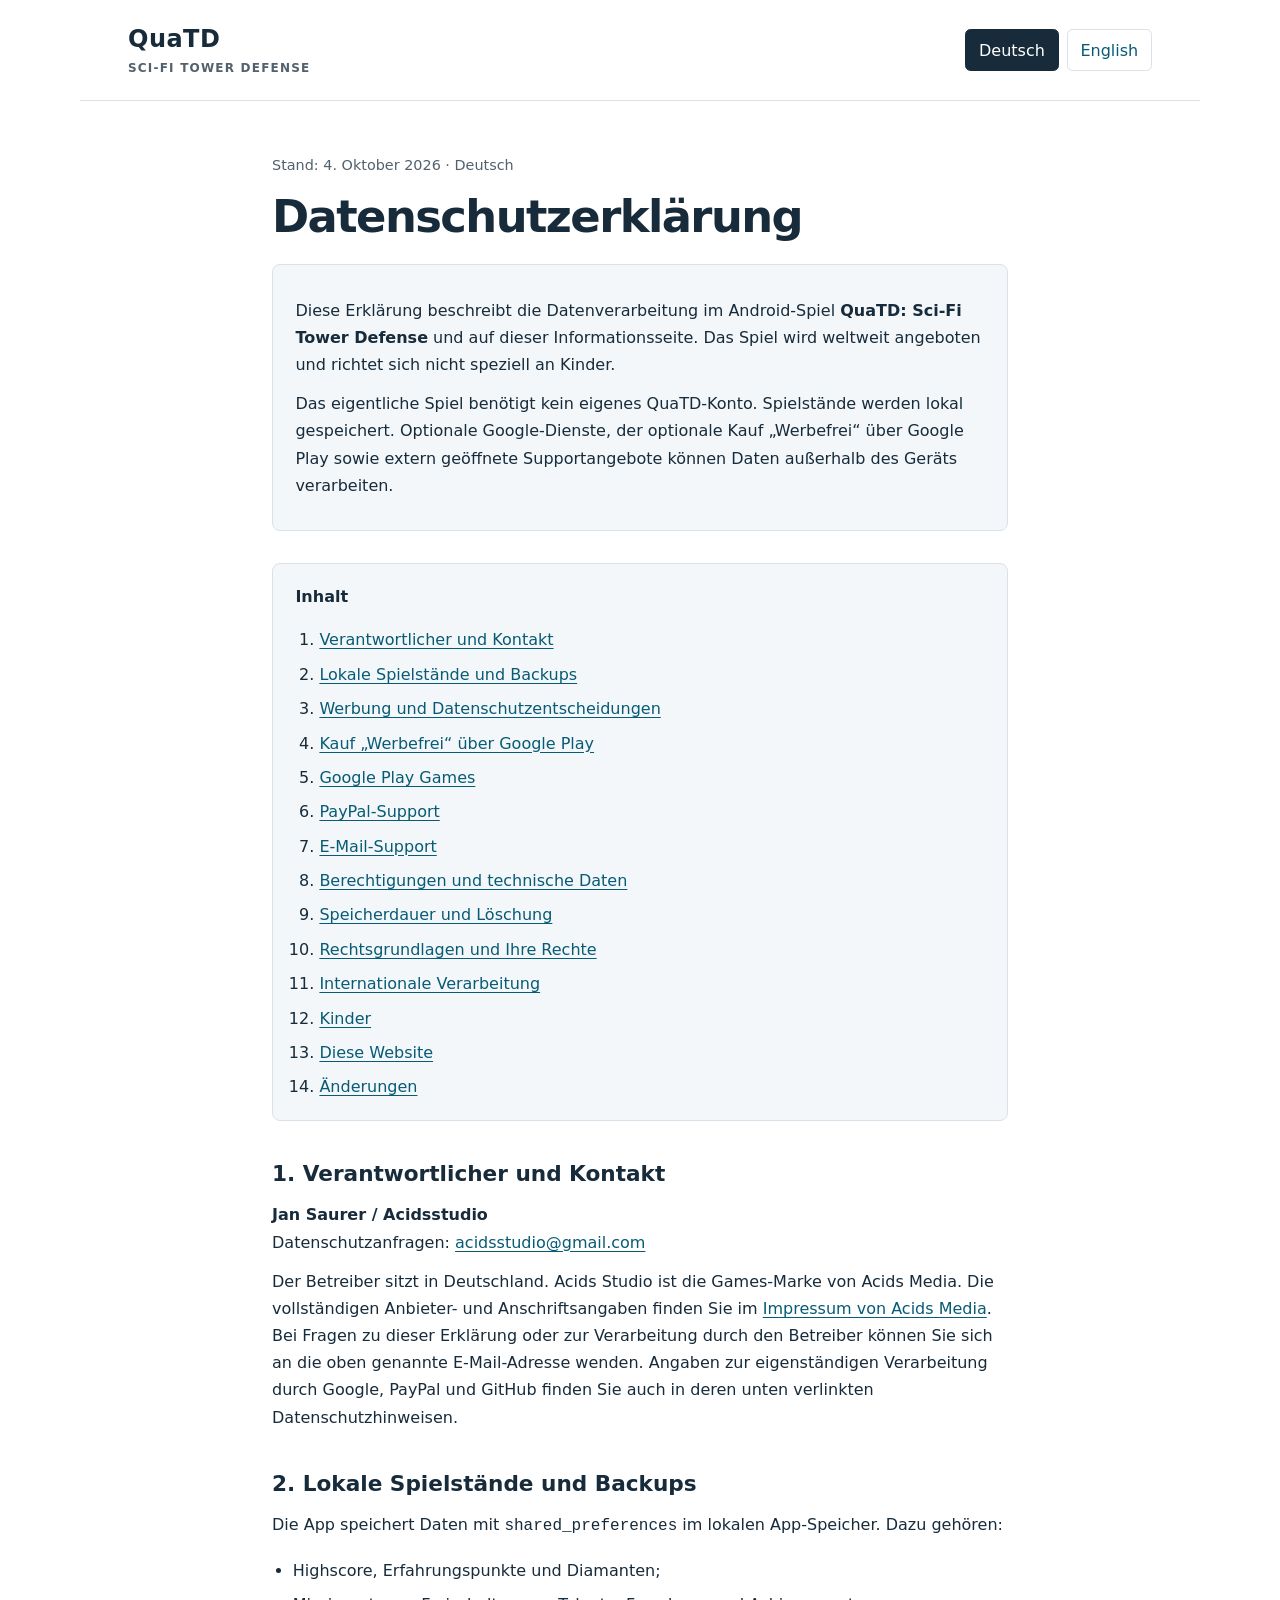
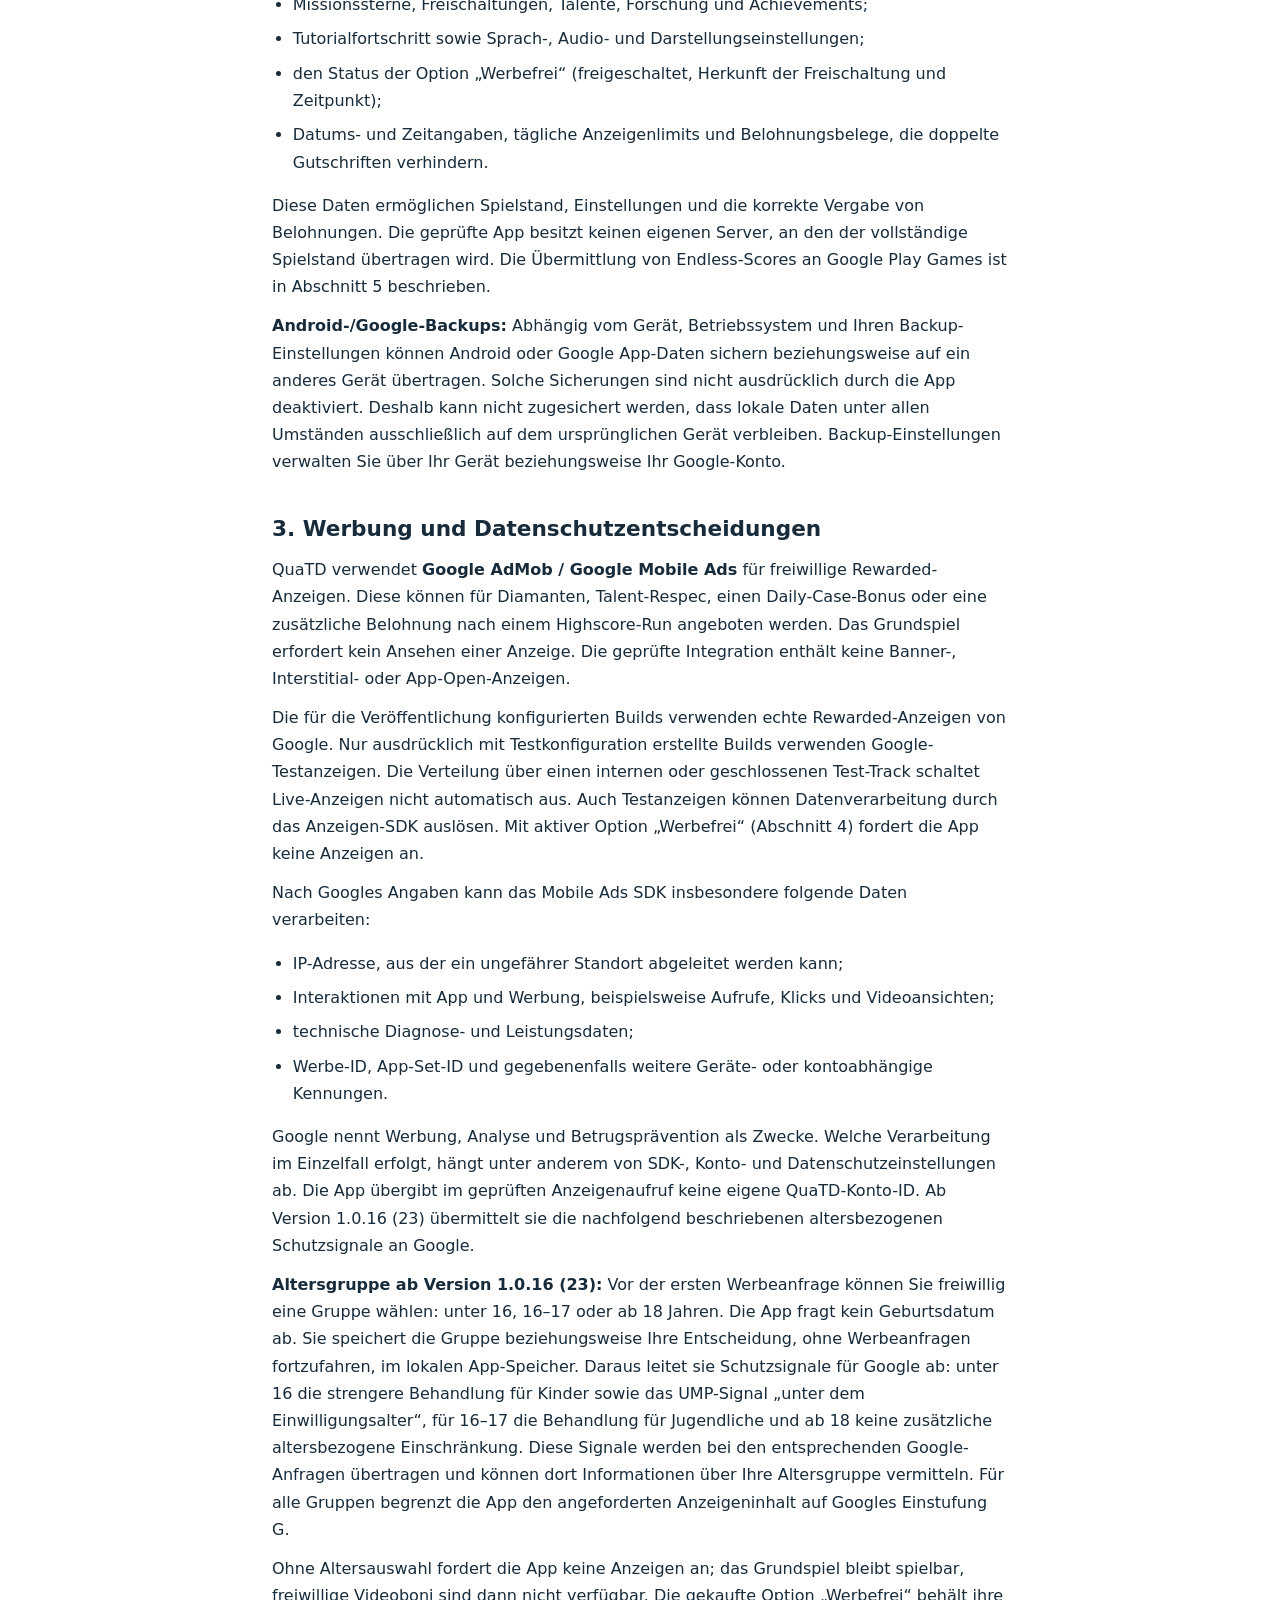
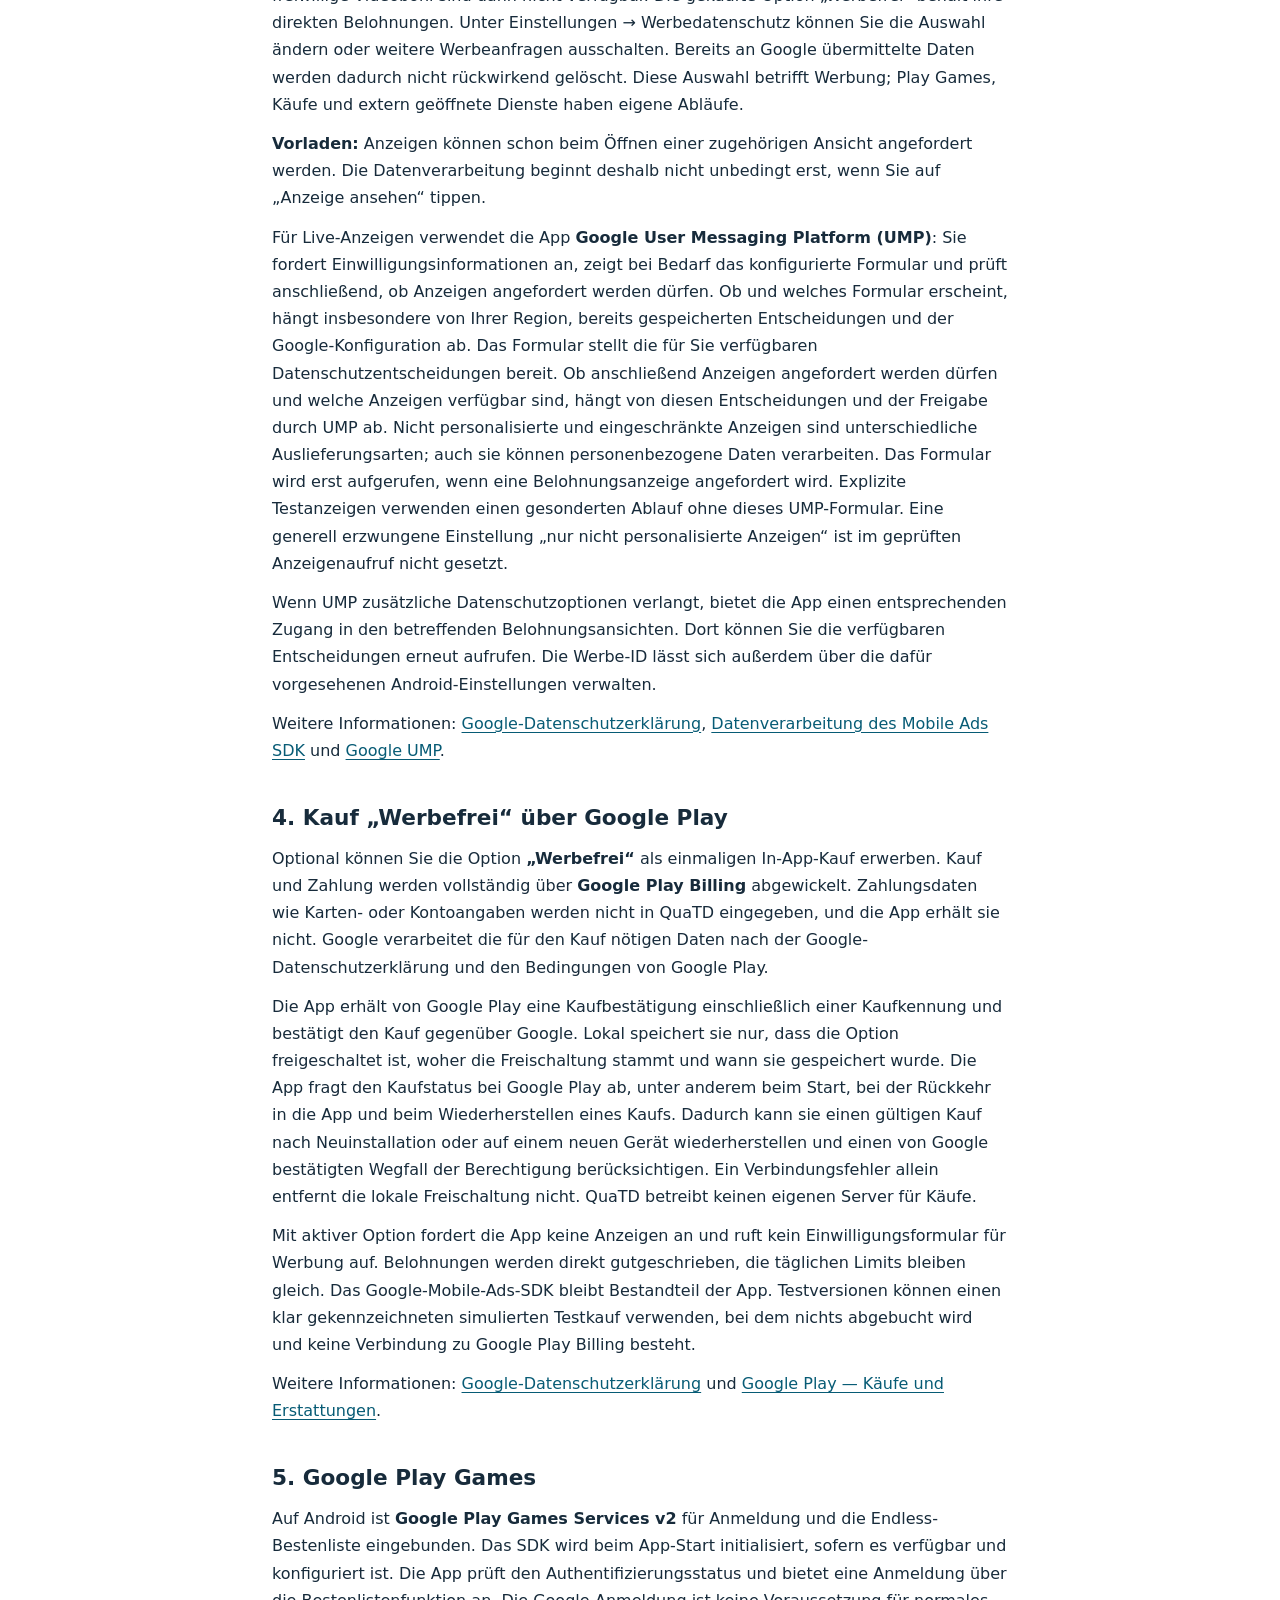
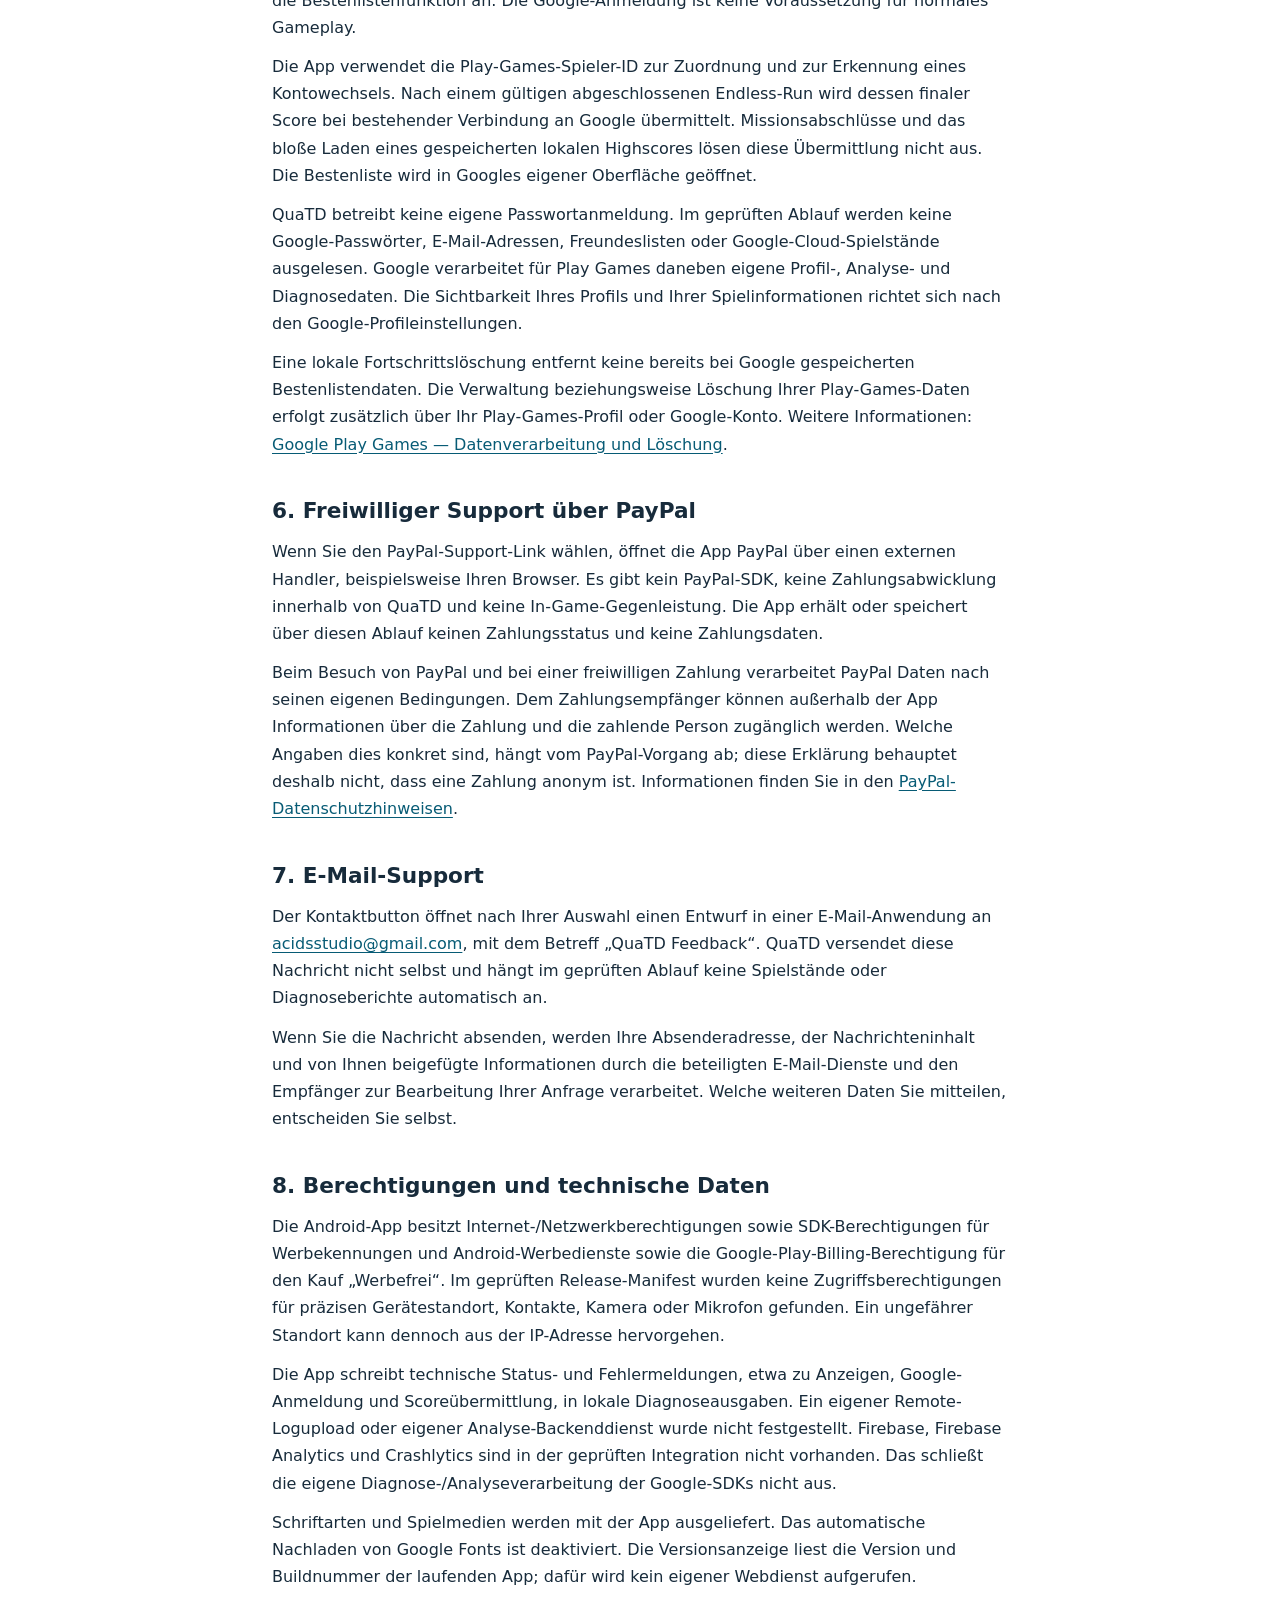
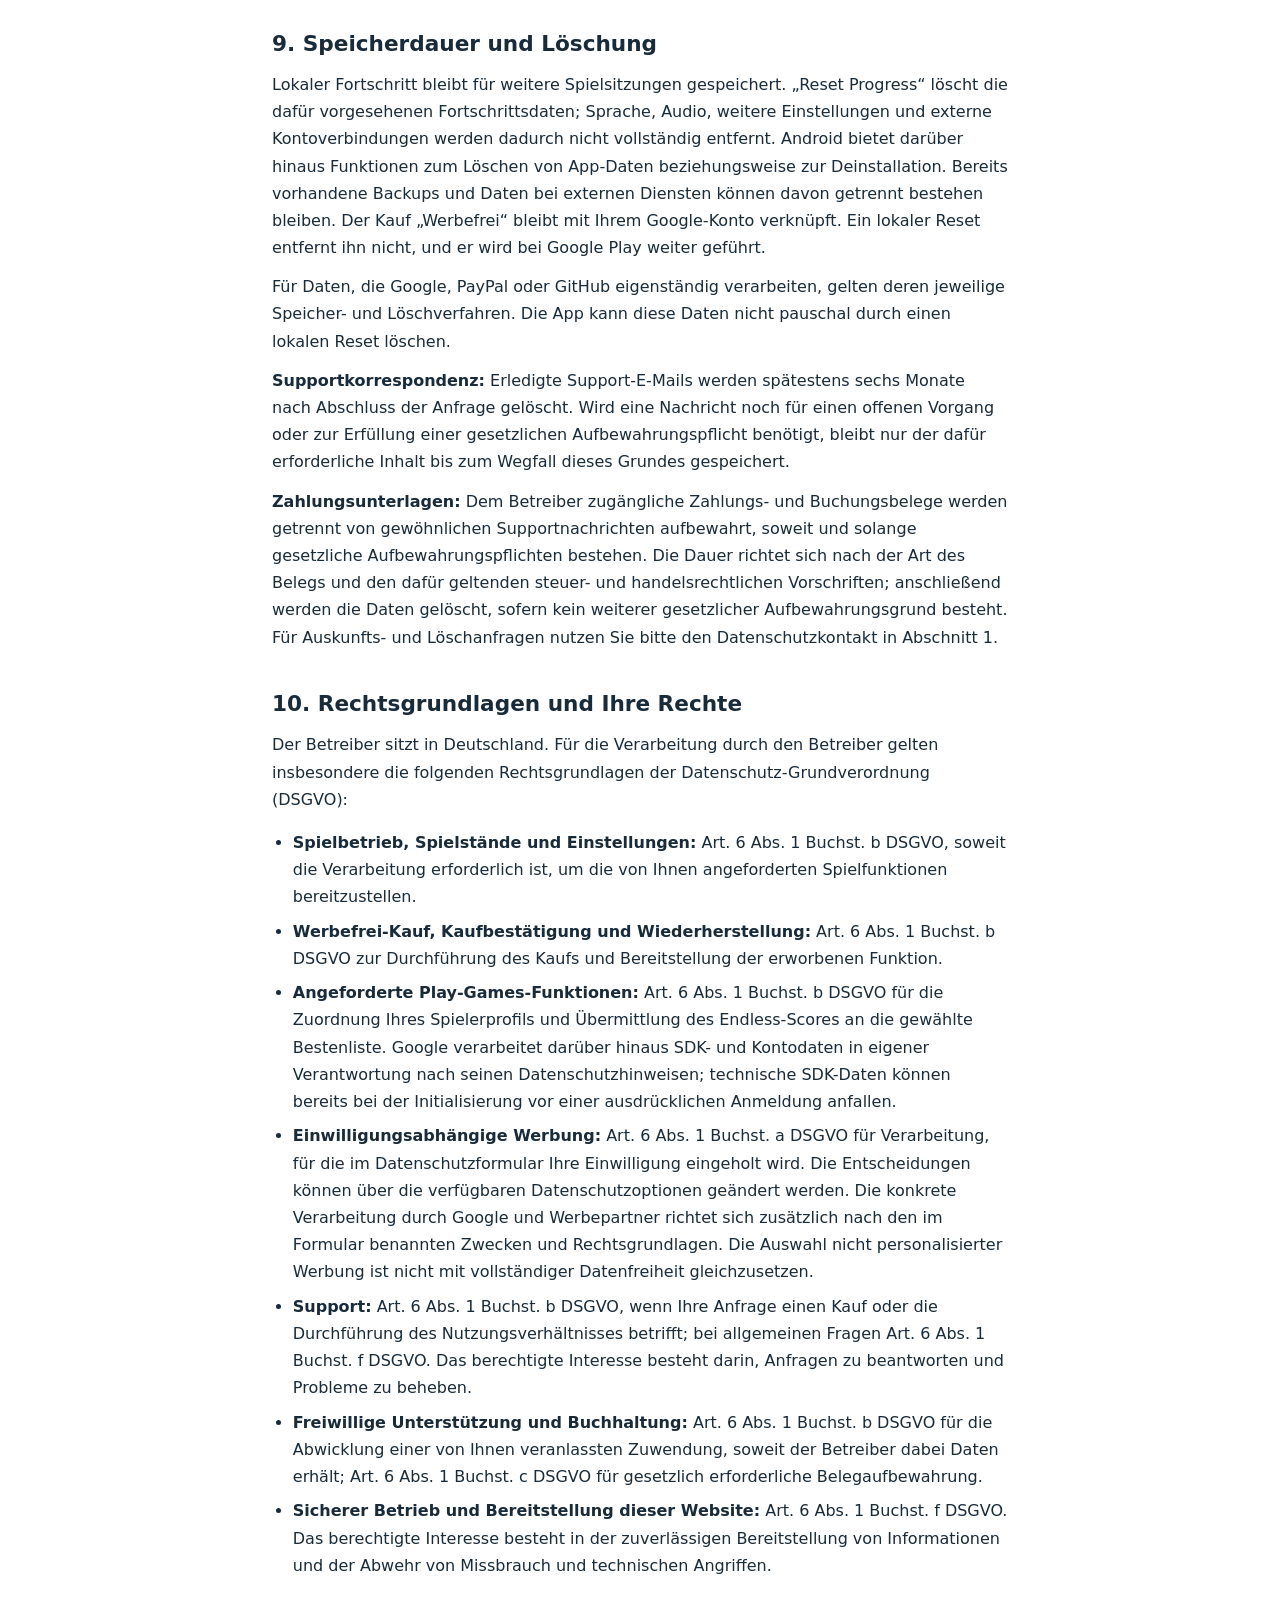
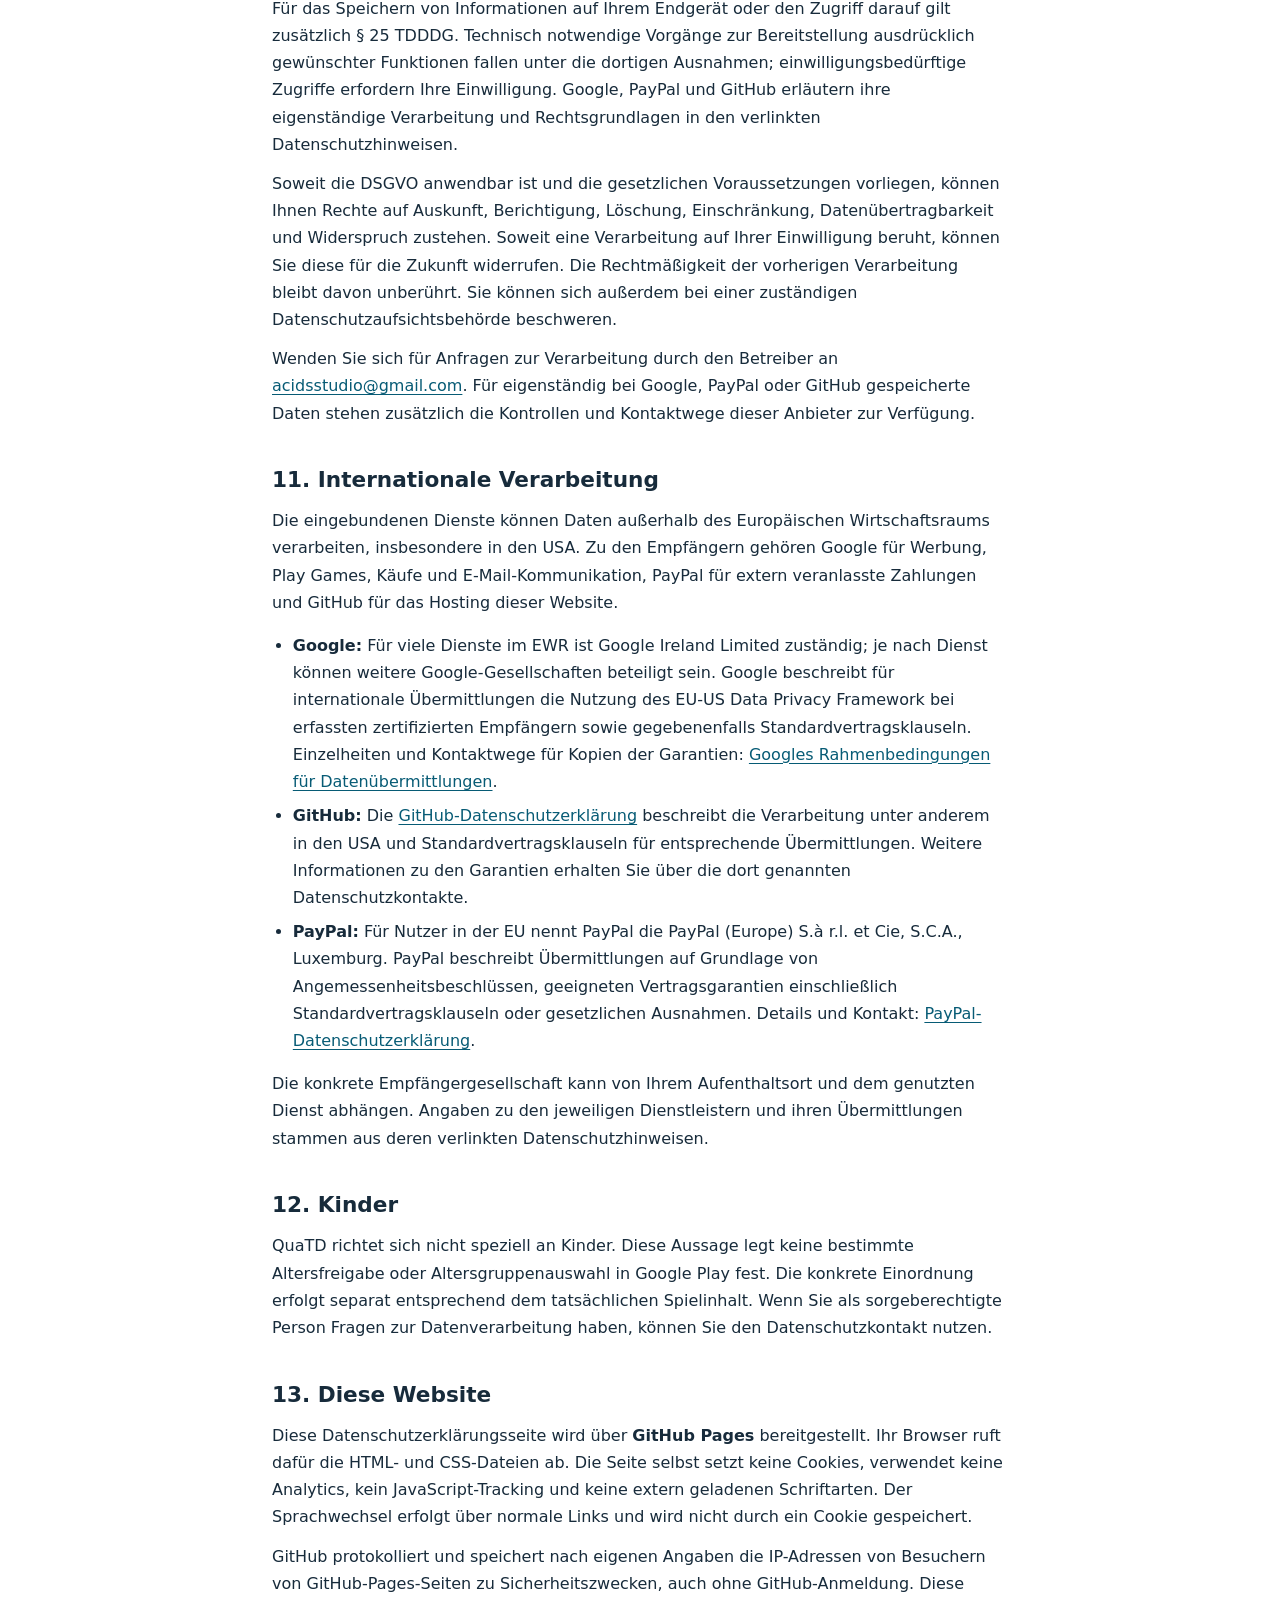
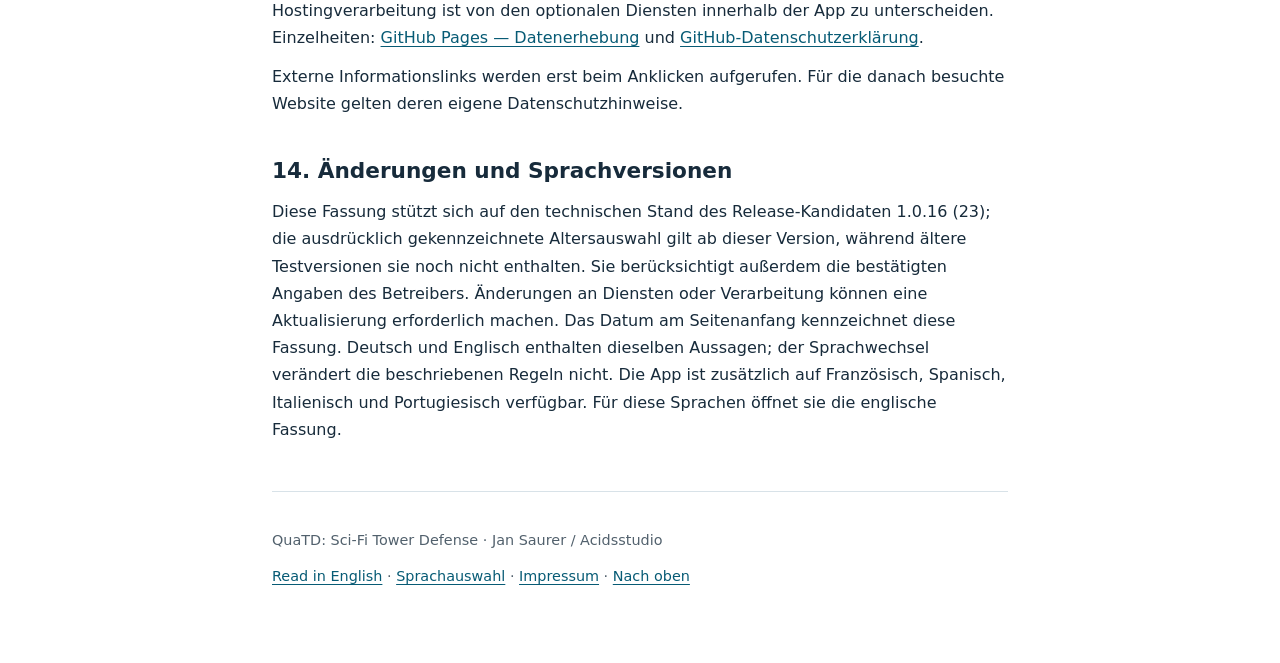
==== commit 3cba93b9: "Explain optional ad age groups and Google protection signals" ====
--- a/de/index.html
+++ b/de/index.html
@@ -26,7 +26,7 @@
     </ol></nav>
     <section id="verantwortlicher"><h2>1. Verantwortlicher und Kontakt</h2><p><strong>Jan Saurer / Acidsstudio</strong><br>Datenschutzanfragen: <a href="mailto:acidsstudio@gmail.com">acidsstudio@gmail.com</a></p><p>Der Betreiber sitzt in Deutschland. Acids Studio ist die Games-Marke von Acids Media. Die vollständigen Anbieter- und Anschriftsangaben finden Sie im <a href="https://acidsmedia.de/impressum.html">Impressum von Acids Media</a>. Bei Fragen zu dieser Erklärung oder zur Verarbeitung durch den Betreiber können Sie sich an die oben genannte E-Mail-Adresse wenden. Angaben zur eigenständigen Verarbeitung durch Google, PayPal und GitHub finden Sie auch in deren unten verlinkten Datenschutzhinweisen.</p></section>
     <section id="lokal"><h2>2. Lokale Spielstände und Backups</h2><p>Die App speichert Daten mit <code>shared_preferences</code> im lokalen App-Speicher. Dazu gehören:</p><ul><li>Highscore, Erfahrungspunkte und Diamanten;</li><li>Missionssterne, Freischaltungen, Talente, Forschung und Achievements;</li><li>Tutorialfortschritt sowie Sprach-, Audio- und Darstellungseinstellungen;</li><li>den Status der Option „Werbefrei“ (freigeschaltet, Herkunft der Freischaltung und Zeitpunkt);</li><li>Datums- und Zeitangaben, tägliche Anzeigenlimits und Belohnungsbelege, die doppelte Gutschriften verhindern.</li></ul><p>Diese Daten ermöglichen Spielstand, Einstellungen und die korrekte Vergabe von Belohnungen. Die geprüfte App besitzt keinen eigenen Server, an den der vollständige Spielstand übertragen wird. Die Übermittlung von Endless-Scores an Google Play Games ist in Abschnitt 5 beschrieben.</p><p><strong>Android-/Google-Backups:</strong> Abhängig vom Gerät, Betriebssystem und Ihren Backup-Einstellungen können Android oder Google App-Daten sichern beziehungsweise auf ein anderes Gerät übertragen. Solche Sicherungen sind nicht ausdrücklich durch die App deaktiviert. Deshalb kann nicht zugesichert werden, dass lokale Daten unter allen Umständen ausschließlich auf dem ursprünglichen Gerät verbleiben. Backup-Einstellungen verwalten Sie über Ihr Gerät beziehungsweise Ihr Google-Konto.</p></section>
-    <section id="werbung"><h2>3. Werbung und Datenschutzentscheidungen</h2><p>QuaTD verwendet <strong>Google AdMob / Google Mobile Ads</strong> für freiwillige Rewarded-Anzeigen. Diese können für Diamanten, Talent-Respec, einen Daily-Case-Bonus oder eine zusätzliche Belohnung nach einem Highscore-Run angeboten werden. Das Grundspiel erfordert kein Ansehen einer Anzeige. Die geprüfte Integration enthält keine Banner-, Interstitial- oder App-Open-Anzeigen.</p><p>Der aktuelle Release-Kandidat und das veröffentlichte Spiel verwenden echte Rewarded-Anzeigen von Google. Nur ausdrücklich mit Testkonfiguration erstellte Builds verwenden Google-Testanzeigen. Die Verteilung über einen internen oder geschlossenen Test-Track schaltet Live-Anzeigen nicht automatisch aus. Auch Testanzeigen können Datenverarbeitung durch das Anzeigen-SDK auslösen. Mit aktiver Option „Werbefrei“ (Abschnitt 4) fordert die App keine Anzeigen an.</p><p>Nach Googles Angaben kann das Mobile Ads SDK insbesondere folgende Daten verarbeiten:</p><ul><li>IP-Adresse, aus der ein ungefährer Standort abgeleitet werden kann;</li><li>Interaktionen mit App und Werbung, beispielsweise Aufrufe, Klicks und Videoansichten;</li><li>technische Diagnose- und Leistungsdaten;</li><li>Werbe-ID, App-Set-ID und gegebenenfalls weitere Geräte- oder kontoabhängige Kennungen.</li></ul><p>Google nennt Werbung, Analyse und Betrugsprävention als Zwecke. Welche Verarbeitung im Einzelfall erfolgt, hängt unter anderem von SDK-, Konto- und Datenschutzeinstellungen ab. Die App übergibt im geprüften Anzeigenaufruf keine eigene QuaTD-Konto-ID und keine selbst ergänzten personenbezogenen Zielgruppenmerkmale.</p><p><strong>Vorladen:</strong> Anzeigen können schon beim Öffnen einer zugehörigen Ansicht angefordert werden. Die Datenverarbeitung beginnt deshalb nicht unbedingt erst, wenn Sie auf „Anzeige ansehen“ tippen.</p><p>Für Live-Anzeigen verwendet die App <strong>Google User Messaging Platform (UMP)</strong>: Sie fordert Einwilligungsinformationen an, zeigt bei Bedarf das konfigurierte Formular und prüft anschließend, ob Anzeigen angefordert werden dürfen. Ob und welches Formular erscheint, hängt insbesondere von Ihrer Region, bereits gespeicherten Entscheidungen und der Google-Konfiguration ab. Das Formular stellt die für Sie verfügbaren Datenschutzentscheidungen bereit. Ob anschließend Anzeigen angefordert werden dürfen und welche Anzeigen verfügbar sind, hängt von diesen Entscheidungen und der Freigabe durch UMP ab. Nicht personalisierte und eingeschränkte Anzeigen sind unterschiedliche Auslieferungsarten; auch sie können personenbezogene Daten verarbeiten. Das Formular wird erst aufgerufen, wenn eine Belohnungsanzeige angefordert wird. Explizite Testanzeigen verwenden einen gesonderten Ablauf ohne dieses UMP-Formular. Eine generell erzwungene Einstellung „nur nicht personalisierte Anzeigen“ ist im geprüften Anzeigenaufruf nicht gesetzt.</p><p>Wenn UMP zusätzliche Datenschutzoptionen verlangt, bietet die App einen entsprechenden Zugang in den betreffenden Belohnungsansichten. Dort können Sie die verfügbaren Entscheidungen erneut aufrufen. Die Werbe-ID lässt sich außerdem über die dafür vorgesehenen Android-Einstellungen verwalten.</p><p>Weitere Informationen: <a href="https://policies.google.com/privacy">Google-Datenschutzerklärung</a>, <a href="https://developers.google.com/admob/android/privacy/play-data-disclosure">Datenverarbeitung des Mobile Ads SDK</a> und <a href="https://developers.google.com/admob/flutter/privacy">Google UMP</a>.</p></section>
+    <section id="werbung"><h2>3. Werbung und Datenschutzentscheidungen</h2><p>QuaTD verwendet <strong>Google AdMob / Google Mobile Ads</strong> für freiwillige Rewarded-Anzeigen. Diese können für Diamanten, Talent-Respec, einen Daily-Case-Bonus oder eine zusätzliche Belohnung nach einem Highscore-Run angeboten werden. Das Grundspiel erfordert kein Ansehen einer Anzeige. Die geprüfte Integration enthält keine Banner-, Interstitial- oder App-Open-Anzeigen.</p><p>Die für die Veröffentlichung konfigurierten Builds verwenden echte Rewarded-Anzeigen von Google. Nur ausdrücklich mit Testkonfiguration erstellte Builds verwenden Google-Testanzeigen. Die Verteilung über einen internen oder geschlossenen Test-Track schaltet Live-Anzeigen nicht automatisch aus. Auch Testanzeigen können Datenverarbeitung durch das Anzeigen-SDK auslösen. Mit aktiver Option „Werbefrei“ (Abschnitt 4) fordert die App keine Anzeigen an.</p><p>Nach Googles Angaben kann das Mobile Ads SDK insbesondere folgende Daten verarbeiten:</p><ul><li>IP-Adresse, aus der ein ungefährer Standort abgeleitet werden kann;</li><li>Interaktionen mit App und Werbung, beispielsweise Aufrufe, Klicks und Videoansichten;</li><li>technische Diagnose- und Leistungsdaten;</li><li>Werbe-ID, App-Set-ID und gegebenenfalls weitere Geräte- oder kontoabhängige Kennungen.</li></ul><p>Google nennt Werbung, Analyse und Betrugsprävention als Zwecke. Welche Verarbeitung im Einzelfall erfolgt, hängt unter anderem von SDK-, Konto- und Datenschutzeinstellungen ab. Die App übergibt im geprüften Anzeigenaufruf keine eigene QuaTD-Konto-ID. Ab Version 1.0.16 (23) übermittelt sie die nachfolgend beschriebenen altersbezogenen Schutzsignale an Google.</p><p><strong>Altersgruppe ab Version 1.0.16 (23):</strong> Vor der ersten Werbeanfrage können Sie freiwillig eine Gruppe wählen: unter 16, 16–17 oder ab 18 Jahren. Die App fragt kein Geburtsdatum ab. Sie speichert die Gruppe beziehungsweise Ihre Entscheidung, ohne Werbeanfragen fortzufahren, im lokalen App-Speicher. Daraus leitet sie Schutzsignale für Google ab: unter 16 die strengere Behandlung für Kinder sowie das UMP-Signal „unter dem Einwilligungsalter“, für 16–17 die Behandlung für Jugendliche und ab 18 keine zusätzliche altersbezogene Einschränkung. Diese Signale werden bei den entsprechenden Google-Anfragen übertragen und können dort Informationen über Ihre Altersgruppe vermitteln. Für alle Gruppen begrenzt die App den angeforderten Anzeigeninhalt auf Googles Einstufung G.</p><p>Ohne Altersauswahl fordert die App keine Anzeigen an; das Grundspiel bleibt spielbar, freiwillige Videoboni sind dann nicht verfügbar. Die gekaufte Option „Werbefrei“ behält ihre direkten Belohnungen. Unter Einstellungen → Werbedatenschutz können Sie die Auswahl ändern oder weitere Werbeanfragen ausschalten. Bereits an Google übermittelte Daten werden dadurch nicht rückwirkend gelöscht. Diese Auswahl betrifft Werbung; Play Games, Käufe und extern geöffnete Dienste haben eigene Abläufe.</p><p><strong>Vorladen:</strong> Anzeigen können schon beim Öffnen einer zugehörigen Ansicht angefordert werden. Die Datenverarbeitung beginnt deshalb nicht unbedingt erst, wenn Sie auf „Anzeige ansehen“ tippen.</p><p>Für Live-Anzeigen verwendet die App <strong>Google User Messaging Platform (UMP)</strong>: Sie fordert Einwilligungsinformationen an, zeigt bei Bedarf das konfigurierte Formular und prüft anschließend, ob Anzeigen angefordert werden dürfen. Ob und welches Formular erscheint, hängt insbesondere von Ihrer Region, bereits gespeicherten Entscheidungen und der Google-Konfiguration ab. Das Formular stellt die für Sie verfügbaren Datenschutzentscheidungen bereit. Ob anschließend Anzeigen angefordert werden dürfen und welche Anzeigen verfügbar sind, hängt von diesen Entscheidungen und der Freigabe durch UMP ab. Nicht personalisierte und eingeschränkte Anzeigen sind unterschiedliche Auslieferungsarten; auch sie können personenbezogene Daten verarbeiten. Das Formular wird erst aufgerufen, wenn eine Belohnungsanzeige angefordert wird. Explizite Testanzeigen verwenden einen gesonderten Ablauf ohne dieses UMP-Formular. Eine generell erzwungene Einstellung „nur nicht personalisierte Anzeigen“ ist im geprüften Anzeigenaufruf nicht gesetzt.</p><p>Wenn UMP zusätzliche Datenschutzoptionen verlangt, bietet die App einen entsprechenden Zugang in den betreffenden Belohnungsansichten. Dort können Sie die verfügbaren Entscheidungen erneut aufrufen. Die Werbe-ID lässt sich außerdem über die dafür vorgesehenen Android-Einstellungen verwalten.</p><p>Weitere Informationen: <a href="https://policies.google.com/privacy">Google-Datenschutzerklärung</a>, <a href="https://developers.google.com/admob/android/privacy/play-data-disclosure">Datenverarbeitung des Mobile Ads SDK</a> und <a href="https://developers.google.com/admob/flutter/privacy">Google UMP</a>.</p></section>
     <section id="werbefrei"><h2>4. Kauf „Werbefrei“ über Google Play</h2><p>Optional können Sie die Option <strong>„Werbefrei“</strong> als einmaligen In-App-Kauf erwerben. Kauf und Zahlung werden vollständig über <strong>Google Play Billing</strong> abgewickelt. Zahlungsdaten wie Karten- oder Kontoangaben werden nicht in QuaTD eingegeben, und die App erhält sie nicht. Google verarbeitet die für den Kauf nötigen Daten nach der Google-Datenschutzerklärung und den Bedingungen von Google Play.</p><p>Die App erhält von Google Play eine Kaufbestätigung einschließlich einer Kaufkennung und bestätigt den Kauf gegenüber Google. Lokal speichert sie nur, dass die Option freigeschaltet ist, woher die Freischaltung stammt und wann sie gespeichert wurde. Die App fragt den Kaufstatus bei Google Play ab, unter anderem beim Start, bei der Rückkehr in die App und beim Wiederherstellen eines Kaufs. Dadurch kann sie einen gültigen Kauf nach Neuinstallation oder auf einem neuen Gerät wiederherstellen und einen von Google bestätigten Wegfall der Berechtigung berücksichtigen. Ein Verbindungsfehler allein entfernt die lokale Freischaltung nicht. QuaTD betreibt keinen eigenen Server für Käufe.</p><p>Mit aktiver Option fordert die App keine Anzeigen an und ruft kein Einwilligungsformular für Werbung auf. Belohnungen werden direkt gutgeschrieben, die täglichen Limits bleiben gleich. Das Google-Mobile-Ads-SDK bleibt Bestandteil der App. Testversionen können einen klar gekennzeichneten simulierten Testkauf verwenden, bei dem nichts abgebucht wird und keine Verbindung zu Google Play Billing besteht.</p><p>Weitere Informationen: <a href="https://policies.google.com/privacy">Google-Datenschutzerklärung</a> und <a href="https://support.google.com/googleplay/answer/2479637">Google Play — Käufe und Erstattungen</a>.</p></section>
     <section id="play-games"><h2>5. Google Play Games</h2><p>Auf Android ist <strong>Google Play Games Services v2</strong> für Anmeldung und die Endless-Bestenliste eingebunden. Das SDK wird beim App-Start initialisiert, sofern es verfügbar und konfiguriert ist. Die App prüft den Authentifizierungsstatus und bietet eine Anmeldung über die Bestenlistenfunktion an. Die Google-Anmeldung ist keine Voraussetzung für normales Gameplay.</p><p>Die App verwendet die Play-Games-Spieler-ID zur Zuordnung und zur Erkennung eines Kontowechsels. Nach einem gültigen abgeschlossenen Endless-Run wird dessen finaler Score bei bestehender Verbindung an Google übermittelt. Missionsabschlüsse und das bloße Laden eines gespeicherten lokalen Highscores lösen diese Übermittlung nicht aus. Die Bestenliste wird in Googles eigener Oberfläche geöffnet.</p><p>QuaTD betreibt keine eigene Passwortanmeldung. Im geprüften Ablauf werden keine Google-Passwörter, E-Mail-Adressen, Freundeslisten oder Google-Cloud-Spielstände ausgelesen. Google verarbeitet für Play Games daneben eigene Profil-, Analyse- und Diagnosedaten. Die Sichtbarkeit Ihres Profils und Ihrer Spielinformationen richtet sich nach den Google-Profileinstellungen.</p><p>Eine lokale Fortschrittslöschung entfernt keine bereits bei Google gespeicherten Bestenlistendaten. Die Verwaltung beziehungsweise Löschung Ihrer Play-Games-Daten erfolgt zusätzlich über Ihr Play-Games-Profil oder Google-Konto. Weitere Informationen: <a href="https://developer.android.com/games/pgs/data-collection">Google Play Games — Datenverarbeitung und Löschung</a>.</p></section>
     <section id="paypal"><h2>6. Freiwilliger Support über PayPal</h2><p>Wenn Sie den PayPal-Support-Link wählen, öffnet die App PayPal über einen externen Handler, beispielsweise Ihren Browser. Es gibt kein PayPal-SDK, keine Zahlungsabwicklung innerhalb von QuaTD und keine In-Game-Gegenleistung. Die App erhält oder speichert über diesen Ablauf keinen Zahlungsstatus und keine Zahlungsdaten.</p><p>Beim Besuch von PayPal und bei einer freiwilligen Zahlung verarbeitet PayPal Daten nach seinen eigenen Bedingungen. Dem Zahlungsempfänger können außerhalb der App Informationen über die Zahlung und die zahlende Person zugänglich werden. Welche Angaben dies konkret sind, hängt vom PayPal-Vorgang ab; diese Erklärung behauptet deshalb nicht, dass eine Zahlung anonym ist. Informationen finden Sie in den <a href="https://www.paypal.com/webapps/mpp/ua/privacy-full">PayPal-Datenschutzhinweisen</a>.</p></section>
@@ -37,7 +37,7 @@
     <section id="international"><h2>11. Internationale Verarbeitung</h2><p>Die eingebundenen Dienste können Daten außerhalb des Europäischen Wirtschaftsraums verarbeiten, insbesondere in den USA. Zu den Empfängern gehören Google für Werbung, Play Games, Käufe und E-Mail-Kommunikation, PayPal für extern veranlasste Zahlungen und GitHub für das Hosting dieser Website.</p><ul><li><strong>Google:</strong> Für viele Dienste im EWR ist Google Ireland Limited zuständig; je nach Dienst können weitere Google-Gesellschaften beteiligt sein. Google beschreibt für internationale Übermittlungen die Nutzung des EU-US Data Privacy Framework bei erfassten zertifizierten Empfängern sowie gegebenenfalls Standardvertragsklauseln. Einzelheiten und Kontaktwege für Kopien der Garantien: <a href="https://policies.google.com/privacy/frameworks?hl=de">Googles Rahmenbedingungen für Datenübermittlungen</a>.</li><li><strong>GitHub:</strong> Die <a href="https://docs.github.com/en/site-policy/privacy-policies/github-general-privacy-statement#international-data-transfers">GitHub-Datenschutzerklärung</a> beschreibt die Verarbeitung unter anderem in den USA und Standardvertragsklauseln für entsprechende Übermittlungen. Weitere Informationen zu den Garantien erhalten Sie über die dort genannten Datenschutzkontakte.</li><li><strong>PayPal:</strong> Für Nutzer in der EU nennt PayPal die PayPal (Europe) S.à r.l. et Cie, S.C.A., Luxemburg. PayPal beschreibt Übermittlungen auf Grundlage von Angemessenheitsbeschlüssen, geeigneten Vertragsgarantien einschließlich Standardvertragsklauseln oder gesetzlichen Ausnahmen. Details und Kontakt: <a href="https://www.paypal.com/de/legalhub/paypal/privacy-full">PayPal-Datenschutzerklärung</a>.</li></ul><p>Die konkrete Empfängergesellschaft kann von Ihrem Aufenthaltsort und dem genutzten Dienst abhängen. Angaben zu den jeweiligen Dienstleistern und ihren Übermittlungen stammen aus deren verlinkten Datenschutzhinweisen.</p></section>
     <section id="kinder"><h2>12. Kinder</h2><p>QuaTD richtet sich nicht speziell an Kinder. Diese Aussage legt keine bestimmte Altersfreigabe oder Altersgruppenauswahl in Google Play fest. Die konkrete Einordnung erfolgt separat entsprechend dem tatsächlichen Spielinhalt. Wenn Sie als sorgeberechtigte Person Fragen zur Datenverarbeitung haben, können Sie den Datenschutzkontakt nutzen.</p></section>
     <section id="website"><h2>13. Diese Website</h2><p>Diese Datenschutzerklärungsseite wird über <strong>GitHub Pages</strong> bereitgestellt. Ihr Browser ruft dafür die HTML- und CSS-Dateien ab. Die Seite selbst setzt keine Cookies, verwendet keine Analytics, kein JavaScript-Tracking und keine extern geladenen Schriftarten. Der Sprachwechsel erfolgt über normale Links und wird nicht durch ein Cookie gespeichert.</p><p>GitHub protokolliert und speichert nach eigenen Angaben die IP-Adressen von Besuchern von GitHub-Pages-Seiten zu Sicherheitszwecken, auch ohne GitHub-Anmeldung. Diese Hostingverarbeitung ist von den optionalen Diensten innerhalb der App zu unterscheiden. Einzelheiten: <a href="https://docs.github.com/en/pages/getting-started-with-github-pages/what-is-github-pages#data-collection">GitHub Pages — Datenerhebung</a> und <a href="https://docs.github.com/en/site-policy/privacy-policies/github-general-privacy-statement">GitHub-Datenschutzerklärung</a>.</p><p>Externe Informationslinks werden erst beim Anklicken aufgerufen. Für die danach besuchte Website gelten deren eigene Datenschutzhinweise.</p></section>
-    <section id="aenderungen"><h2>14. Änderungen und Sprachversionen</h2><p>Diese Fassung stützt sich auf den technischen Stand der App-Version 1.0.15 (22) sowie die bestätigten Angaben des Betreibers. Änderungen an Diensten oder Verarbeitung können eine Aktualisierung erforderlich machen. Das Datum am Seitenanfang kennzeichnet diese Fassung. Deutsch und Englisch enthalten dieselben Aussagen; der Sprachwechsel verändert die beschriebenen Regeln nicht. Die App ist zusätzlich auf Französisch, Spanisch, Italienisch und Portugiesisch verfügbar. Für diese Sprachen öffnet sie die englische Fassung.</p></section>
+    <section id="aenderungen"><h2>14. Änderungen und Sprachversionen</h2><p>Diese Fassung stützt sich auf den technischen Stand des Release-Kandidaten 1.0.16 (23); die ausdrücklich gekennzeichnete Altersauswahl gilt ab dieser Version, während ältere Testversionen sie noch nicht enthalten. Sie berücksichtigt außerdem die bestätigten Angaben des Betreibers. Änderungen an Diensten oder Verarbeitung können eine Aktualisierung erforderlich machen. Das Datum am Seitenanfang kennzeichnet diese Fassung. Deutsch und Englisch enthalten dieselben Aussagen; der Sprachwechsel verändert die beschriebenen Regeln nicht. Die App ist zusätzlich auf Französisch, Spanisch, Italienisch und Portugiesisch verfügbar. Für diese Sprachen öffnet sie die englische Fassung.</p></section>
     <footer><p>QuaTD: Sci-Fi Tower Defense · Jan Saurer / Acidsstudio</p><p><a href="../en/" lang="en" hreflang="en">Read in English</a> · <a href="../">Sprachauswahl</a> · <a href="https://acidsmedia.de/impressum.html">Impressum</a> · <a href="#inhalt">Nach oben</a></p></footer>
   </main>
 </body>
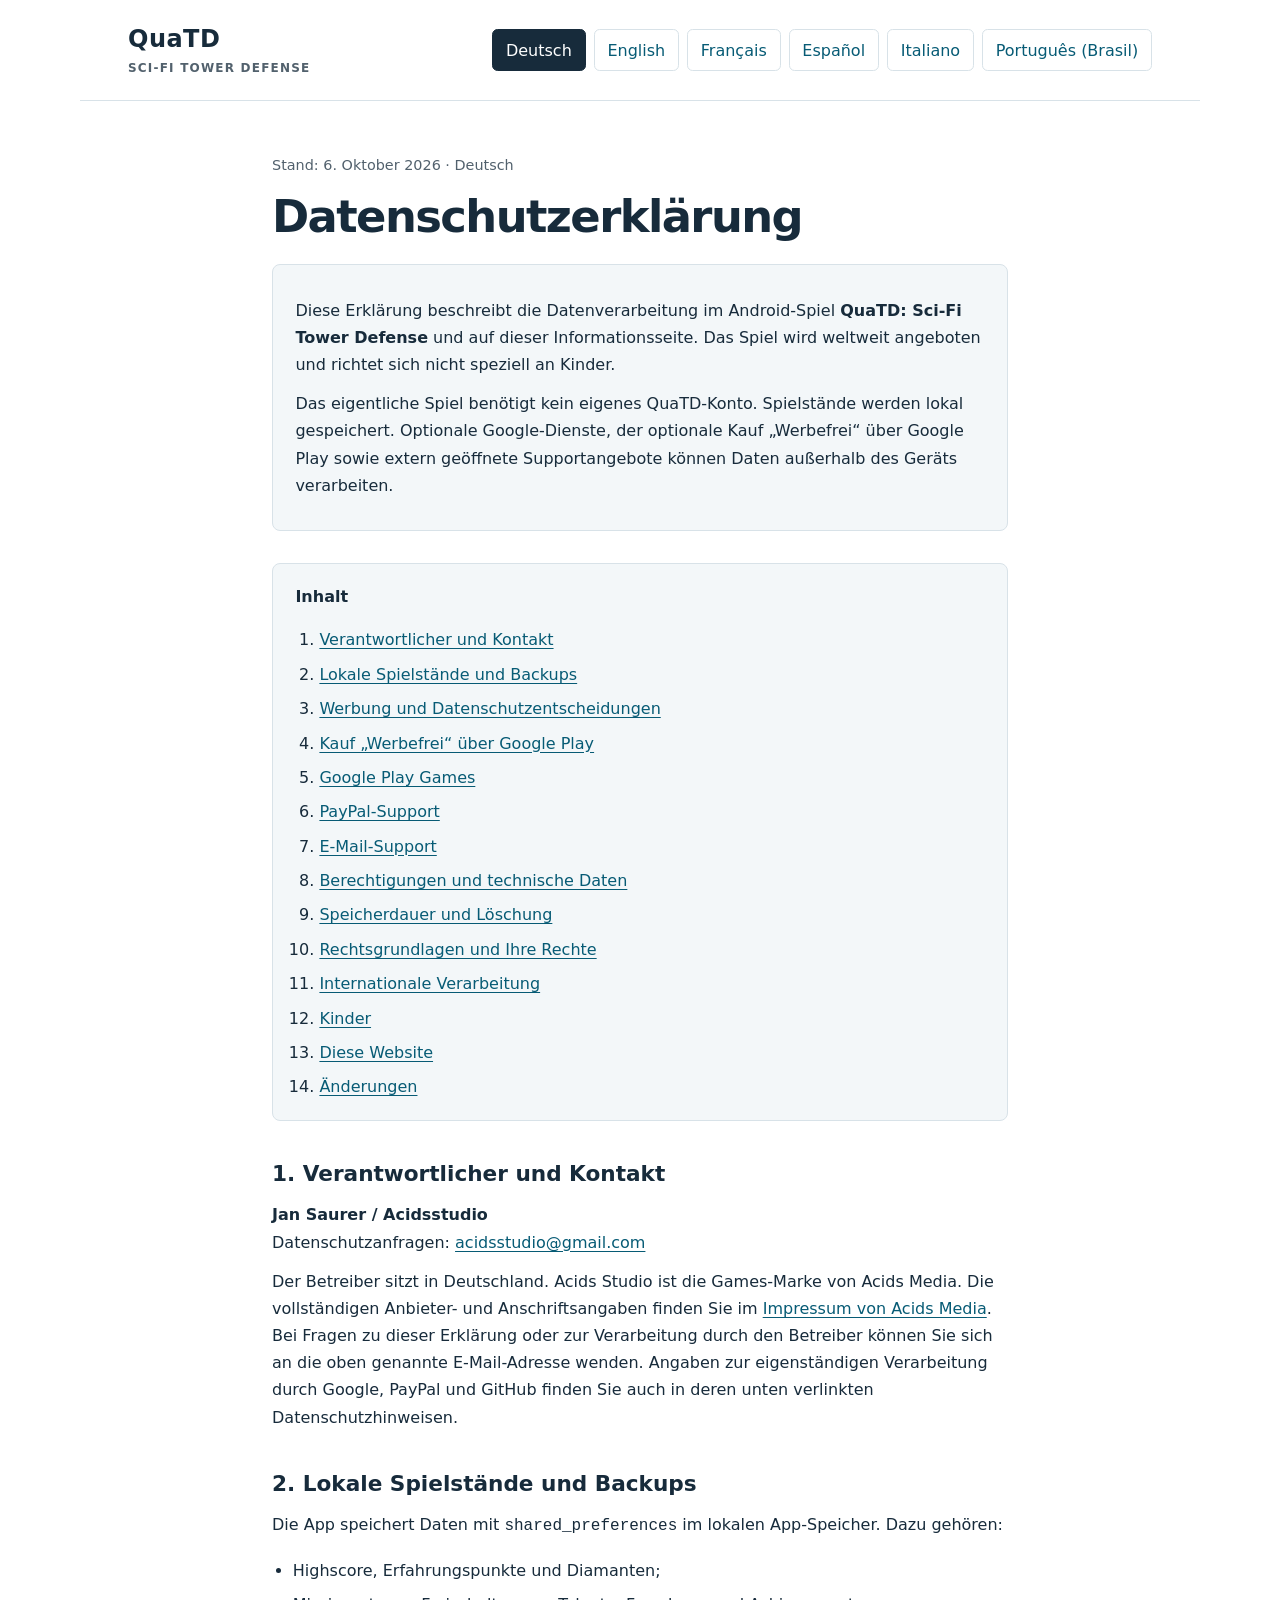
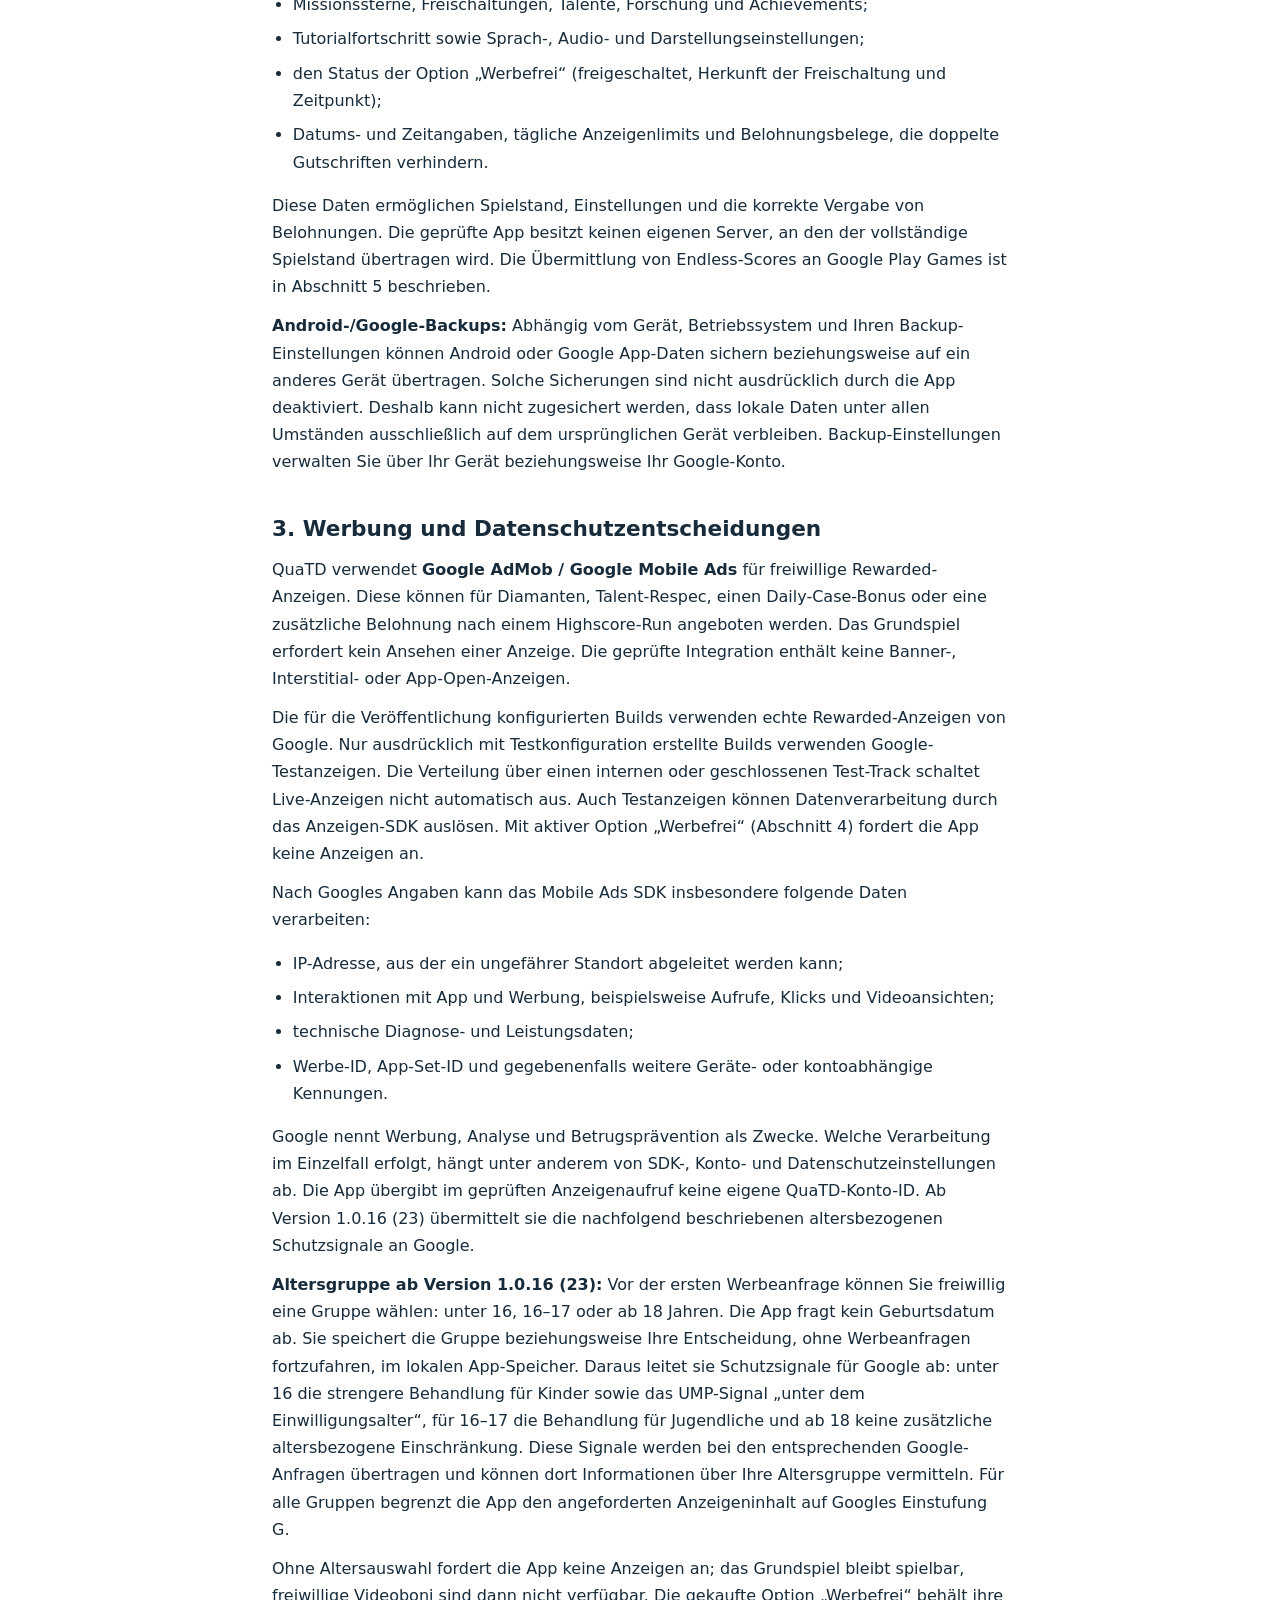
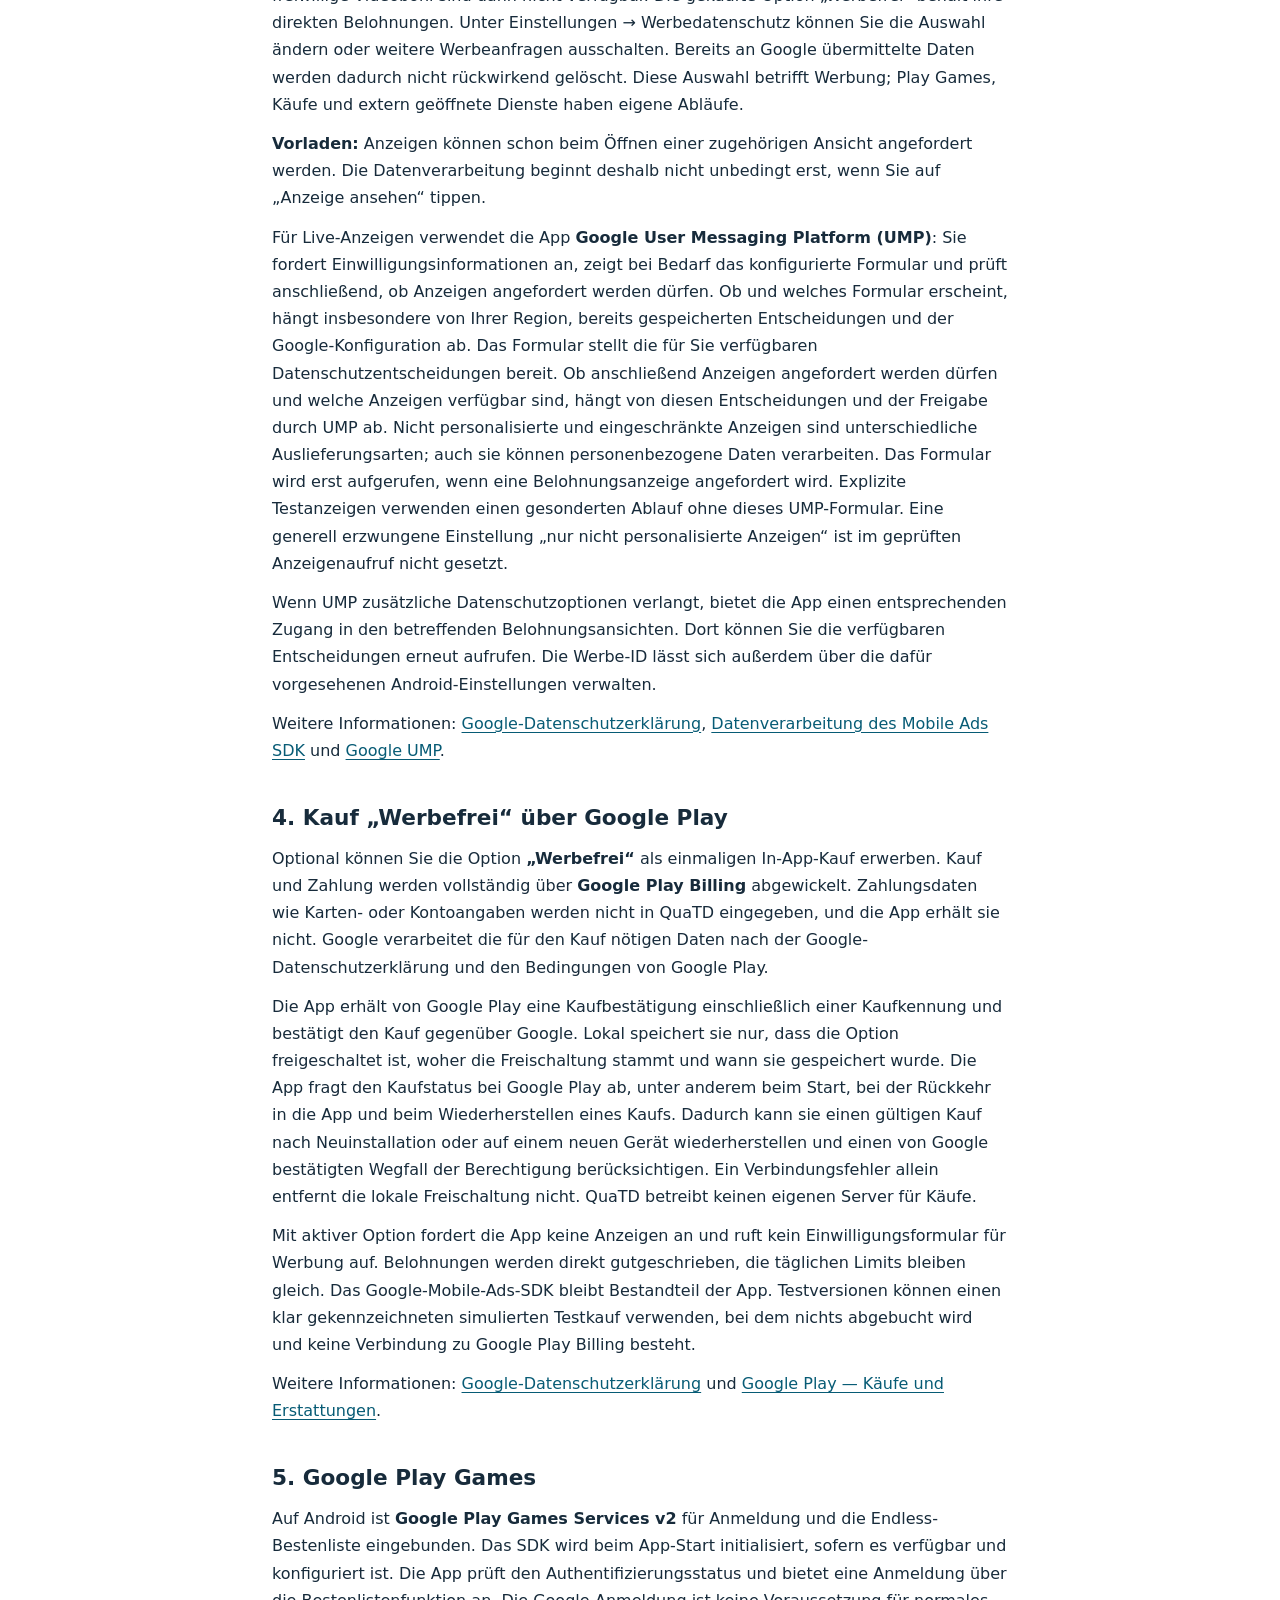
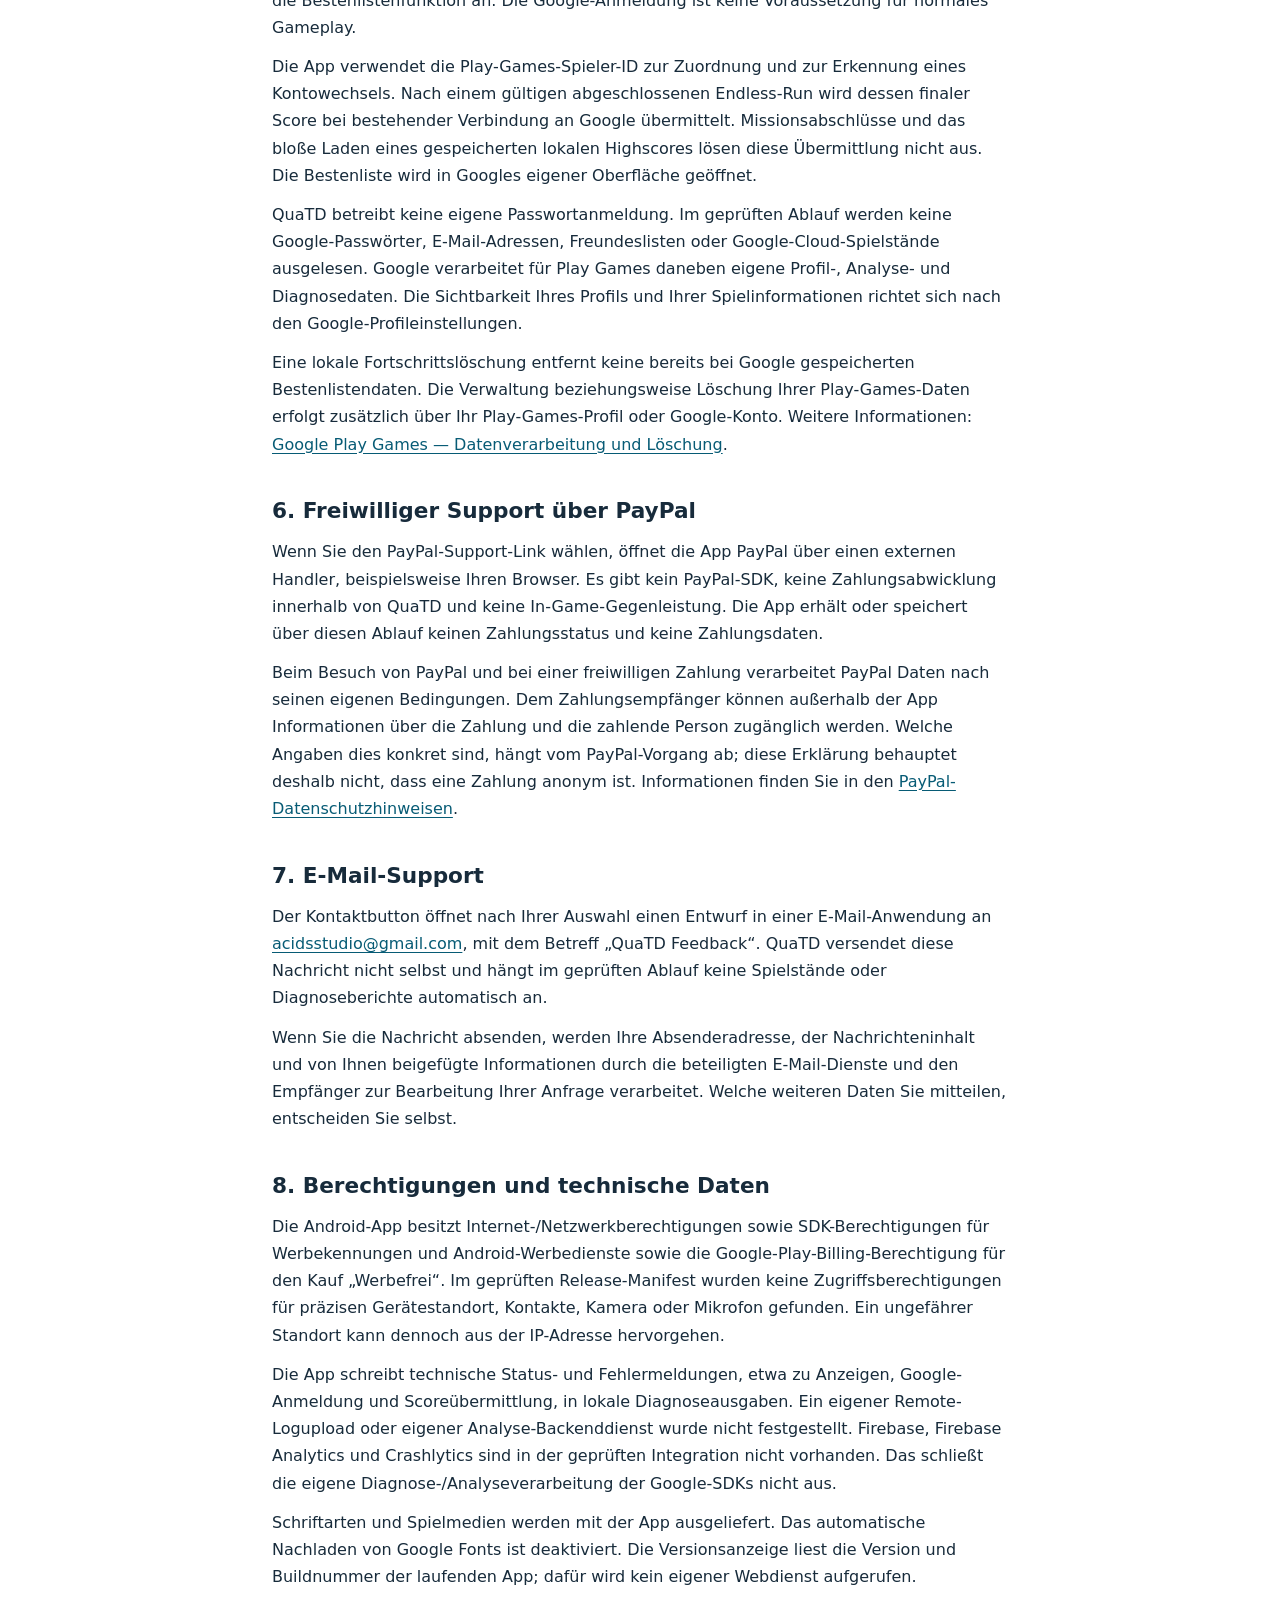
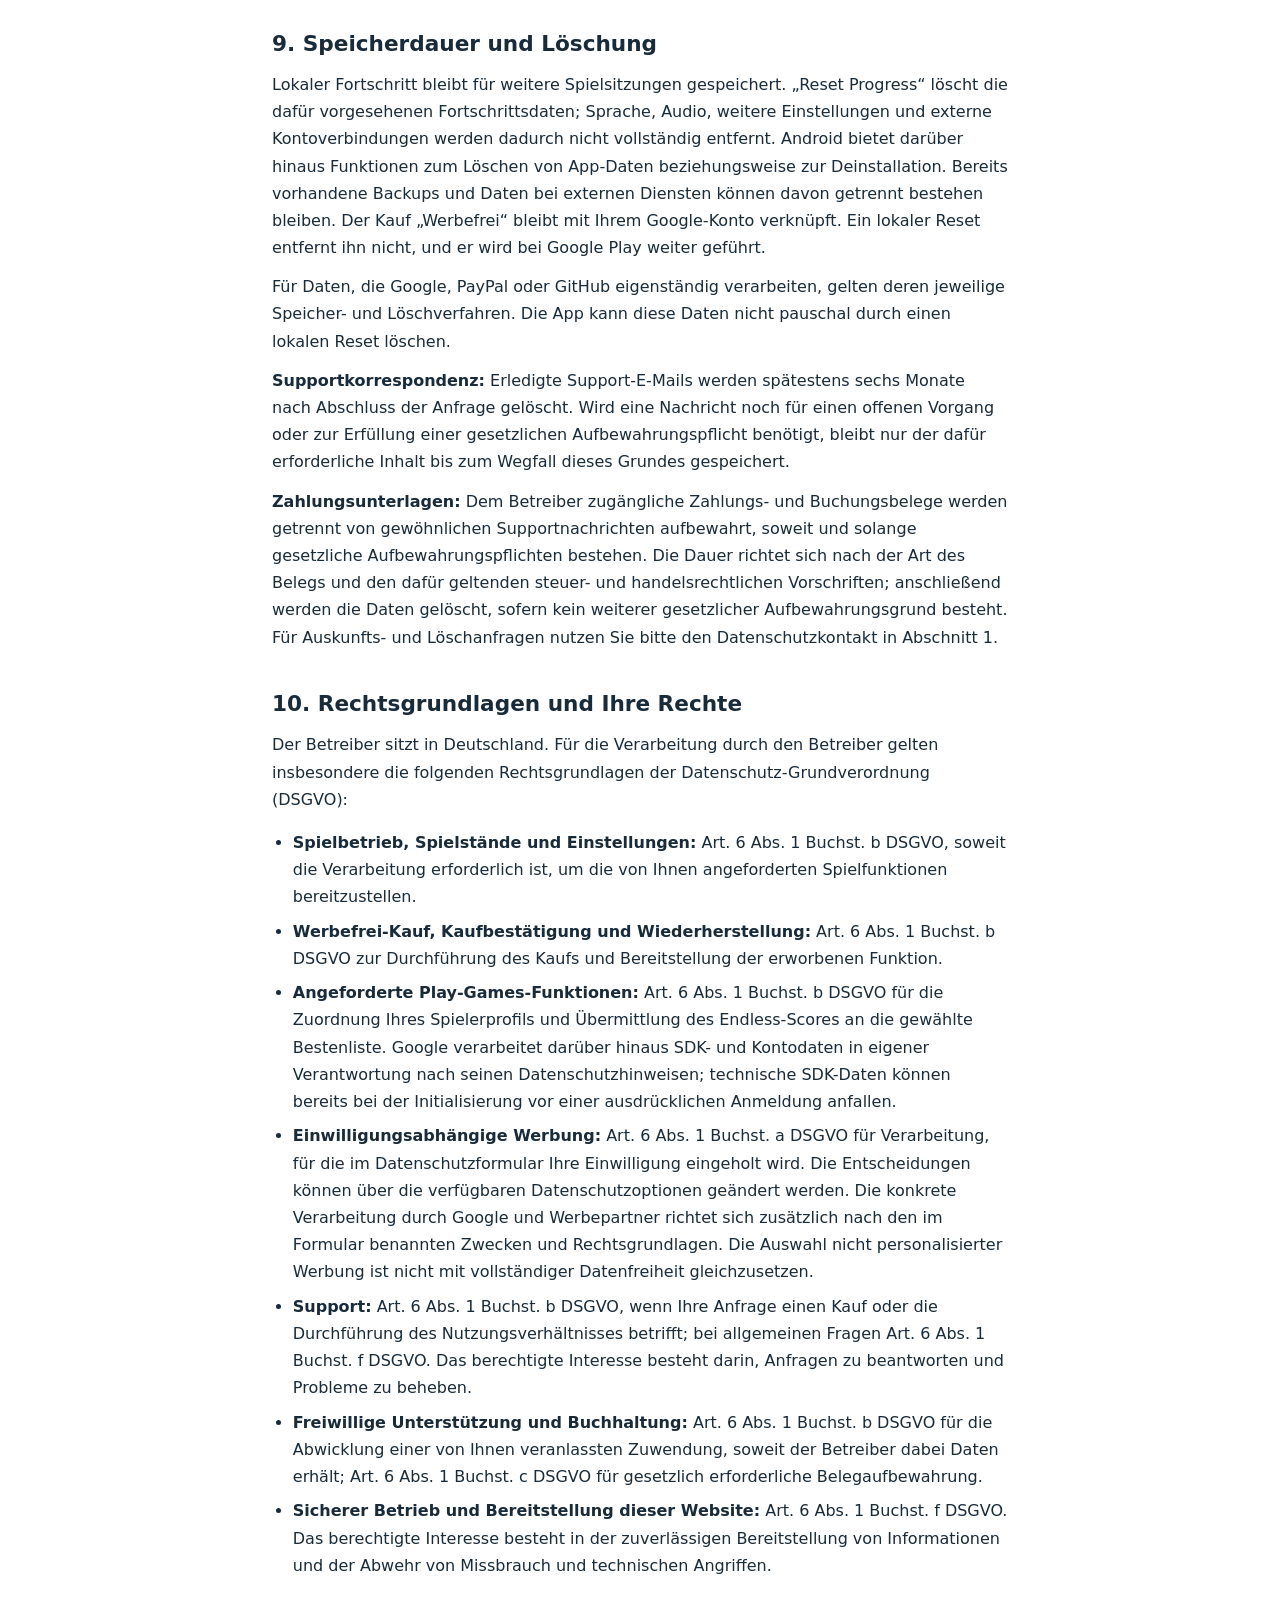
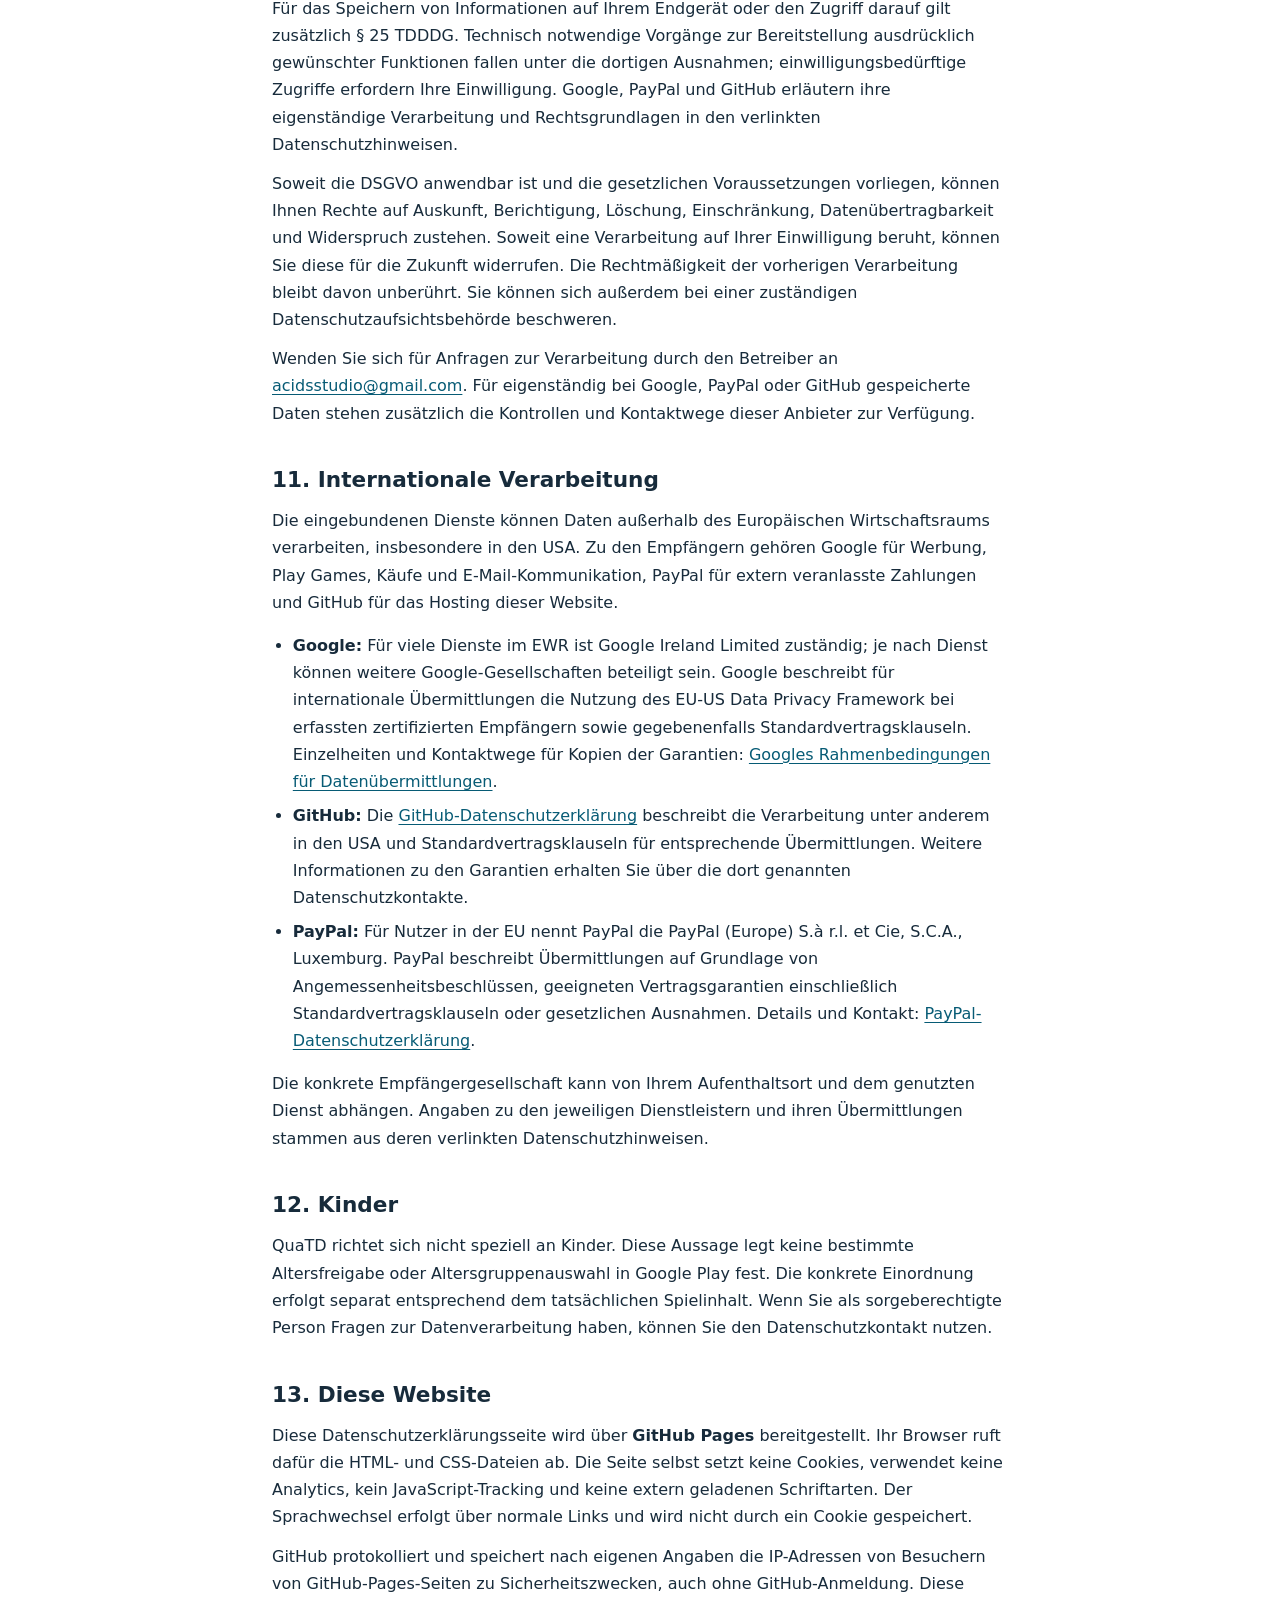
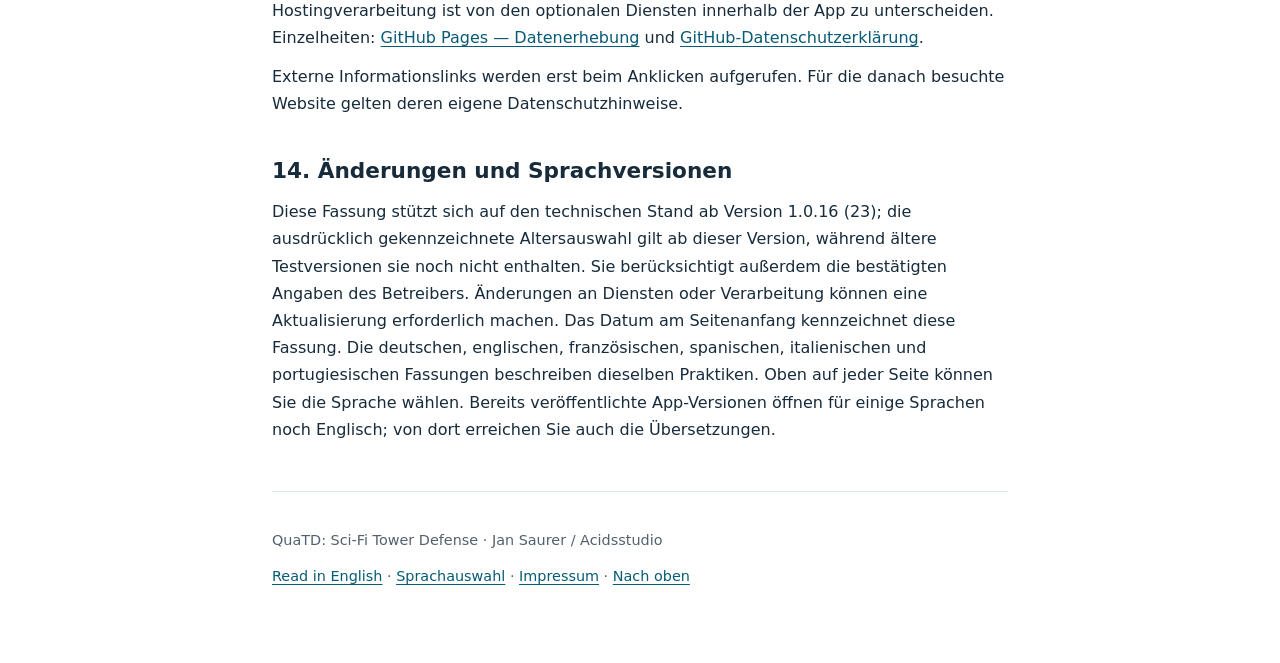
==== commit c8dc8b04: "Publish privacy notices in all six game languages" ====
--- a/de/index.html
+++ b/de/index.html
@@ -7,18 +7,23 @@
   <meta name="description" content="Informationen zum Datenschutz bei QuaTD: Sci-Fi Tower Defense — lokale Spielstände, Google-Werbung, Kauf „Werbefrei“, Play Games und Support.">
   <title>Datenschutzerklärung — QuaTD: Sci-Fi Tower Defense</title>
   <link rel="stylesheet" href="../styles.css">
-  <link rel="alternate" hreflang="de" href="../de/">
-  <link rel="alternate" hreflang="en" href="../en/">
-  <link rel="alternate" hreflang="x-default" href="../">
+
+<link rel="alternate" hreflang="de" href="../de/">
+<link rel="alternate" hreflang="en" href="../en/">
+<link rel="alternate" hreflang="fr" href="../fr/">
+<link rel="alternate" hreflang="es" href="../es/">
+<link rel="alternate" hreflang="it" href="../it/">
+<link rel="alternate" hreflang="pt-BR" href="../pt/">
+<link rel="alternate" hreflang="x-default" href="../">
 </head>
 <body>
   <a class="skip" href="#inhalt">Zum Inhalt</a>
   <header class="site-header">
     <p class="brand">QuaTD<span>SCI-FI TOWER DEFENSE</span></p>
-    <nav class="languages" aria-label="Sprache"><a href="../de/" lang="de" hreflang="de" aria-current="page">Deutsch</a><a href="../en/" lang="en" hreflang="en">English</a></nav>
+    <nav class="languages" aria-label="Sprache"><a href="../de/" lang="de" hreflang="de" aria-current="page">Deutsch</a><a href="../en/" lang="en" hreflang="en">English</a><a href="../fr/" lang="fr" hreflang="fr">Français</a><a href="../es/" lang="es" hreflang="es">Español</a><a href="../it/" lang="it" hreflang="it">Italiano</a><a href="../pt/" lang="pt-BR" hreflang="pt-BR">Português (Brasil)</a></nav>
   </header>
   <main id="inhalt">
-    <p class="meta">Stand: 4. Oktober 2026 · Deutsch</p>
+    <p class="meta">Stand: 6. Oktober 2026 · Deutsch</p>
     <h1>Datenschutzerklärung</h1>
     <div class="intro"><p>Diese Erklärung beschreibt die Datenverarbeitung im Android-Spiel <strong>QuaTD: Sci-Fi Tower Defense</strong> und auf dieser Informationsseite. Das Spiel wird weltweit angeboten und richtet sich nicht speziell an Kinder.</p><p>Das eigentliche Spiel benötigt kein eigenes QuaTD-Konto. Spielstände werden lokal gespeichert. Optionale Google-Dienste, der optionale Kauf „Werbefrei“ über Google Play sowie extern geöffnete Supportangebote können Daten außerhalb des Geräts verarbeiten.</p></div>
     <nav class="toc" aria-label="Inhalt"><strong>Inhalt</strong><ol>
@@ -37,7 +42,7 @@
     <section id="international"><h2>11. Internationale Verarbeitung</h2><p>Die eingebundenen Dienste können Daten außerhalb des Europäischen Wirtschaftsraums verarbeiten, insbesondere in den USA. Zu den Empfängern gehören Google für Werbung, Play Games, Käufe und E-Mail-Kommunikation, PayPal für extern veranlasste Zahlungen und GitHub für das Hosting dieser Website.</p><ul><li><strong>Google:</strong> Für viele Dienste im EWR ist Google Ireland Limited zuständig; je nach Dienst können weitere Google-Gesellschaften beteiligt sein. Google beschreibt für internationale Übermittlungen die Nutzung des EU-US Data Privacy Framework bei erfassten zertifizierten Empfängern sowie gegebenenfalls Standardvertragsklauseln. Einzelheiten und Kontaktwege für Kopien der Garantien: <a href="https://policies.google.com/privacy/frameworks?hl=de">Googles Rahmenbedingungen für Datenübermittlungen</a>.</li><li><strong>GitHub:</strong> Die <a href="https://docs.github.com/en/site-policy/privacy-policies/github-general-privacy-statement#international-data-transfers">GitHub-Datenschutzerklärung</a> beschreibt die Verarbeitung unter anderem in den USA und Standardvertragsklauseln für entsprechende Übermittlungen. Weitere Informationen zu den Garantien erhalten Sie über die dort genannten Datenschutzkontakte.</li><li><strong>PayPal:</strong> Für Nutzer in der EU nennt PayPal die PayPal (Europe) S.à r.l. et Cie, S.C.A., Luxemburg. PayPal beschreibt Übermittlungen auf Grundlage von Angemessenheitsbeschlüssen, geeigneten Vertragsgarantien einschließlich Standardvertragsklauseln oder gesetzlichen Ausnahmen. Details und Kontakt: <a href="https://www.paypal.com/de/legalhub/paypal/privacy-full">PayPal-Datenschutzerklärung</a>.</li></ul><p>Die konkrete Empfängergesellschaft kann von Ihrem Aufenthaltsort und dem genutzten Dienst abhängen. Angaben zu den jeweiligen Dienstleistern und ihren Übermittlungen stammen aus deren verlinkten Datenschutzhinweisen.</p></section>
     <section id="kinder"><h2>12. Kinder</h2><p>QuaTD richtet sich nicht speziell an Kinder. Diese Aussage legt keine bestimmte Altersfreigabe oder Altersgruppenauswahl in Google Play fest. Die konkrete Einordnung erfolgt separat entsprechend dem tatsächlichen Spielinhalt. Wenn Sie als sorgeberechtigte Person Fragen zur Datenverarbeitung haben, können Sie den Datenschutzkontakt nutzen.</p></section>
     <section id="website"><h2>13. Diese Website</h2><p>Diese Datenschutzerklärungsseite wird über <strong>GitHub Pages</strong> bereitgestellt. Ihr Browser ruft dafür die HTML- und CSS-Dateien ab. Die Seite selbst setzt keine Cookies, verwendet keine Analytics, kein JavaScript-Tracking und keine extern geladenen Schriftarten. Der Sprachwechsel erfolgt über normale Links und wird nicht durch ein Cookie gespeichert.</p><p>GitHub protokolliert und speichert nach eigenen Angaben die IP-Adressen von Besuchern von GitHub-Pages-Seiten zu Sicherheitszwecken, auch ohne GitHub-Anmeldung. Diese Hostingverarbeitung ist von den optionalen Diensten innerhalb der App zu unterscheiden. Einzelheiten: <a href="https://docs.github.com/en/pages/getting-started-with-github-pages/what-is-github-pages#data-collection">GitHub Pages — Datenerhebung</a> und <a href="https://docs.github.com/en/site-policy/privacy-policies/github-general-privacy-statement">GitHub-Datenschutzerklärung</a>.</p><p>Externe Informationslinks werden erst beim Anklicken aufgerufen. Für die danach besuchte Website gelten deren eigene Datenschutzhinweise.</p></section>
-    <section id="aenderungen"><h2>14. Änderungen und Sprachversionen</h2><p>Diese Fassung stützt sich auf den technischen Stand des Release-Kandidaten 1.0.16 (23); die ausdrücklich gekennzeichnete Altersauswahl gilt ab dieser Version, während ältere Testversionen sie noch nicht enthalten. Sie berücksichtigt außerdem die bestätigten Angaben des Betreibers. Änderungen an Diensten oder Verarbeitung können eine Aktualisierung erforderlich machen. Das Datum am Seitenanfang kennzeichnet diese Fassung. Deutsch und Englisch enthalten dieselben Aussagen; der Sprachwechsel verändert die beschriebenen Regeln nicht. Die App ist zusätzlich auf Französisch, Spanisch, Italienisch und Portugiesisch verfügbar. Für diese Sprachen öffnet sie die englische Fassung.</p></section>
+    <section id="aenderungen"><h2>14. Änderungen und Sprachversionen</h2><p>Diese Fassung stützt sich auf den technischen Stand ab Version 1.0.16 (23); die ausdrücklich gekennzeichnete Altersauswahl gilt ab dieser Version, während ältere Testversionen sie noch nicht enthalten. Sie berücksichtigt außerdem die bestätigten Angaben des Betreibers. Änderungen an Diensten oder Verarbeitung können eine Aktualisierung erforderlich machen. Das Datum am Seitenanfang kennzeichnet diese Fassung. Die deutschen, englischen, französischen, spanischen, italienischen und portugiesischen Fassungen beschreiben dieselben Praktiken. Oben auf jeder Seite können Sie die Sprache wählen. Bereits veröffentlichte App-Versionen öffnen für einige Sprachen noch Englisch; von dort erreichen Sie auch die Übersetzungen.</p></section>
     <footer><p>QuaTD: Sci-Fi Tower Defense · Jan Saurer / Acidsstudio</p><p><a href="../en/" lang="en" hreflang="en">Read in English</a> · <a href="../">Sprachauswahl</a> · <a href="https://acidsmedia.de/impressum.html">Impressum</a> · <a href="#inhalt">Nach oben</a></p></footer>
   </main>
 </body>
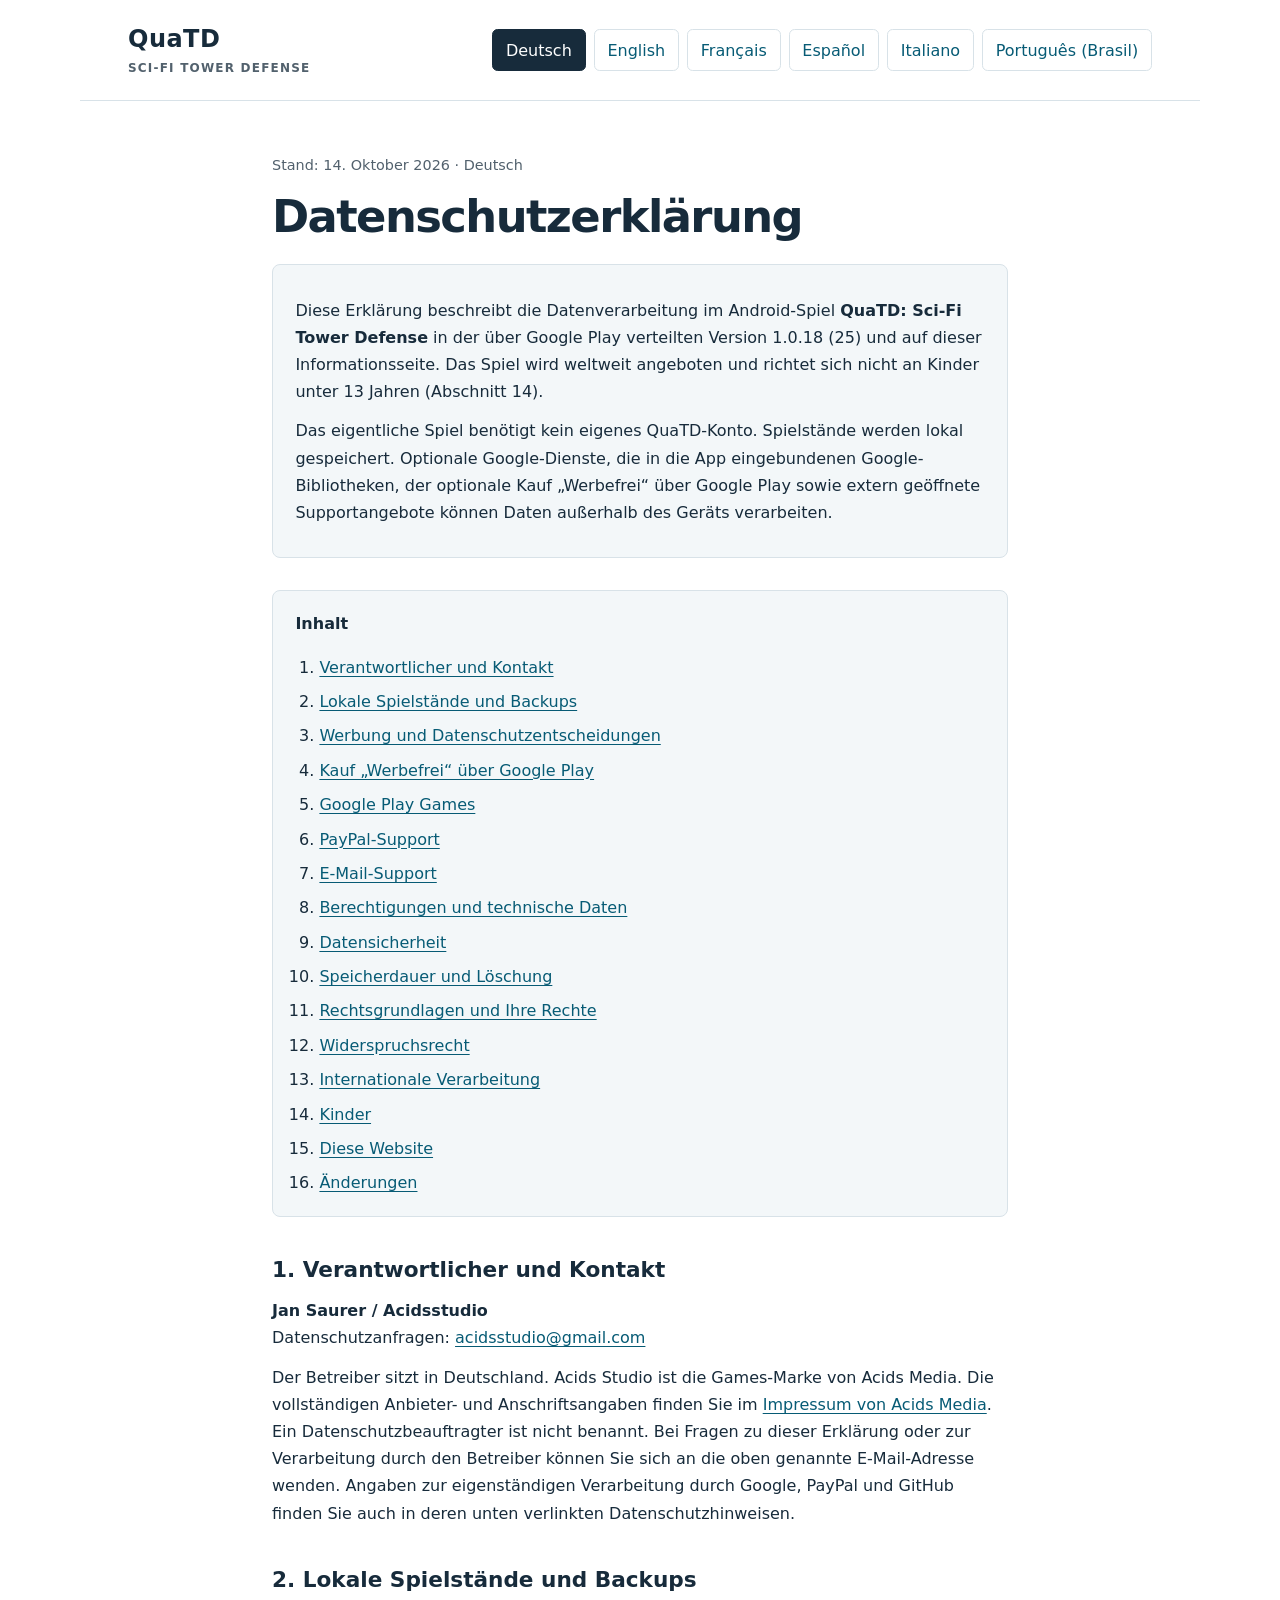
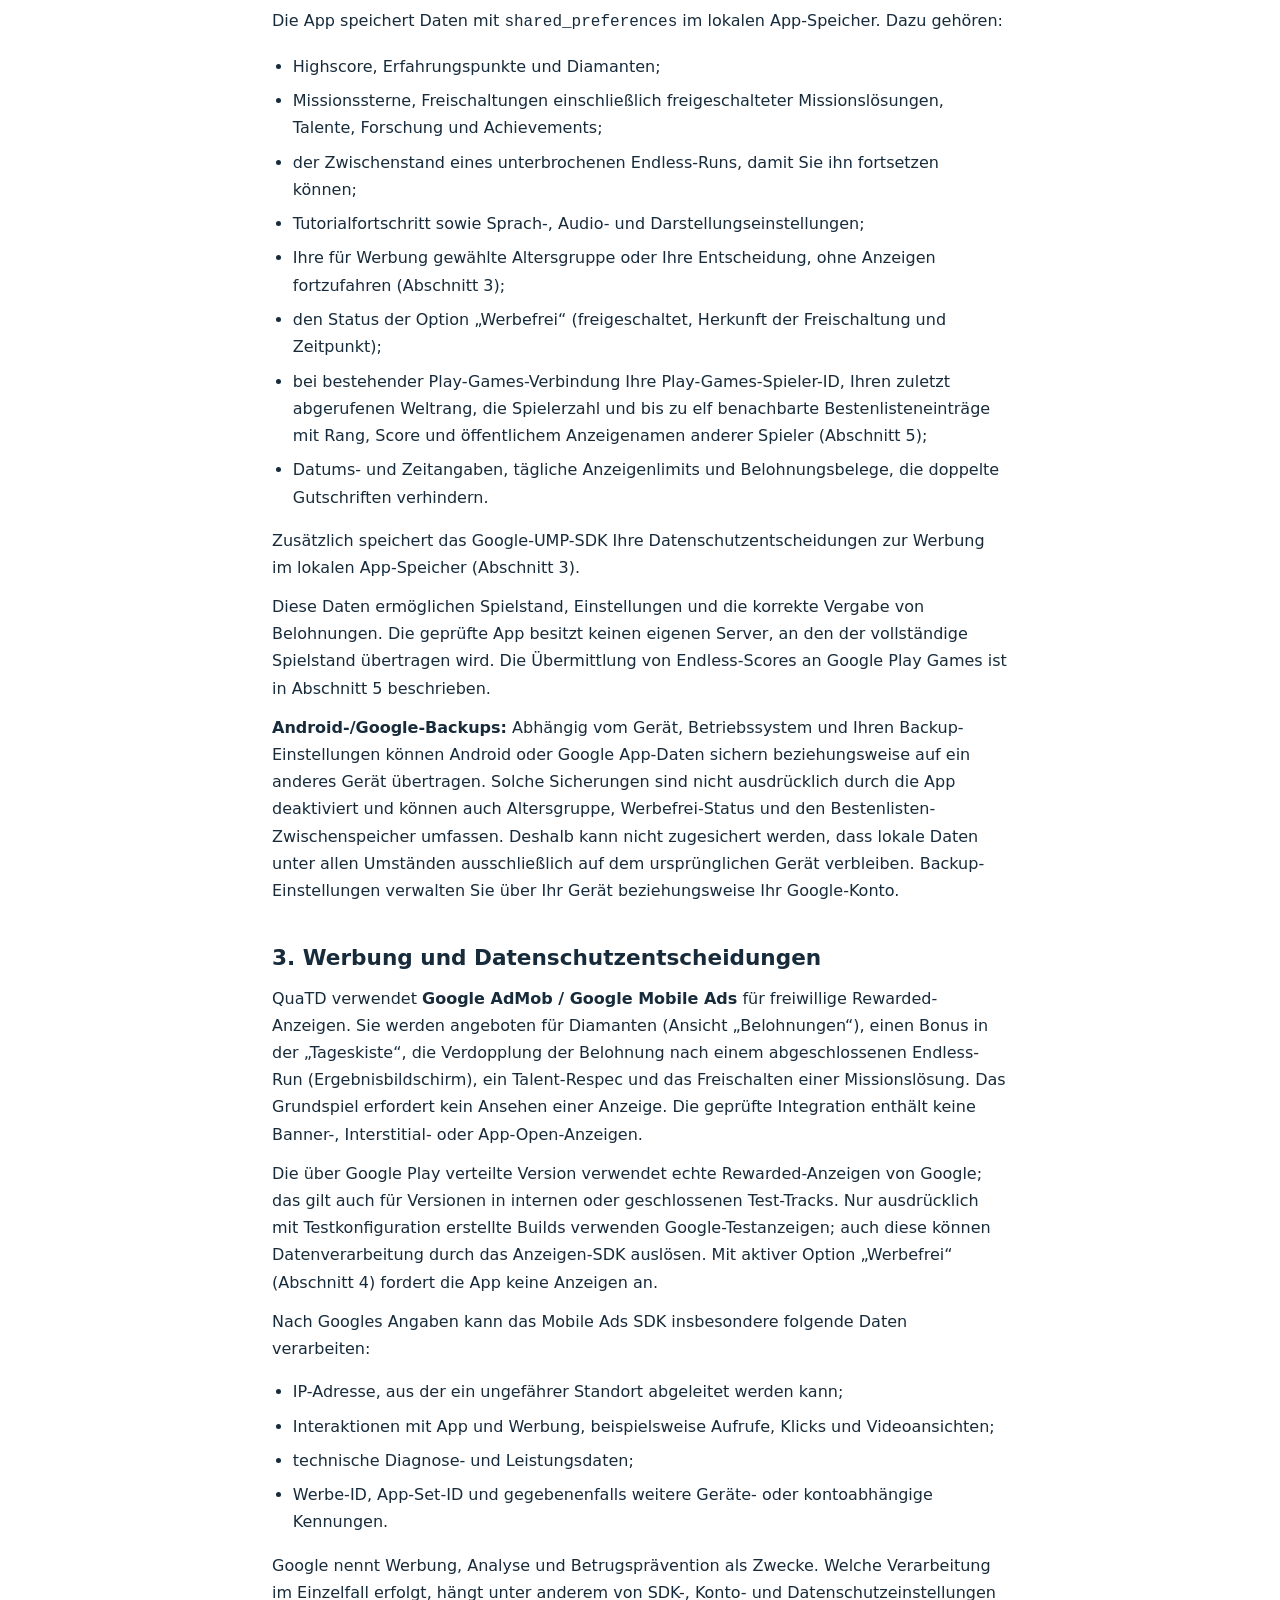
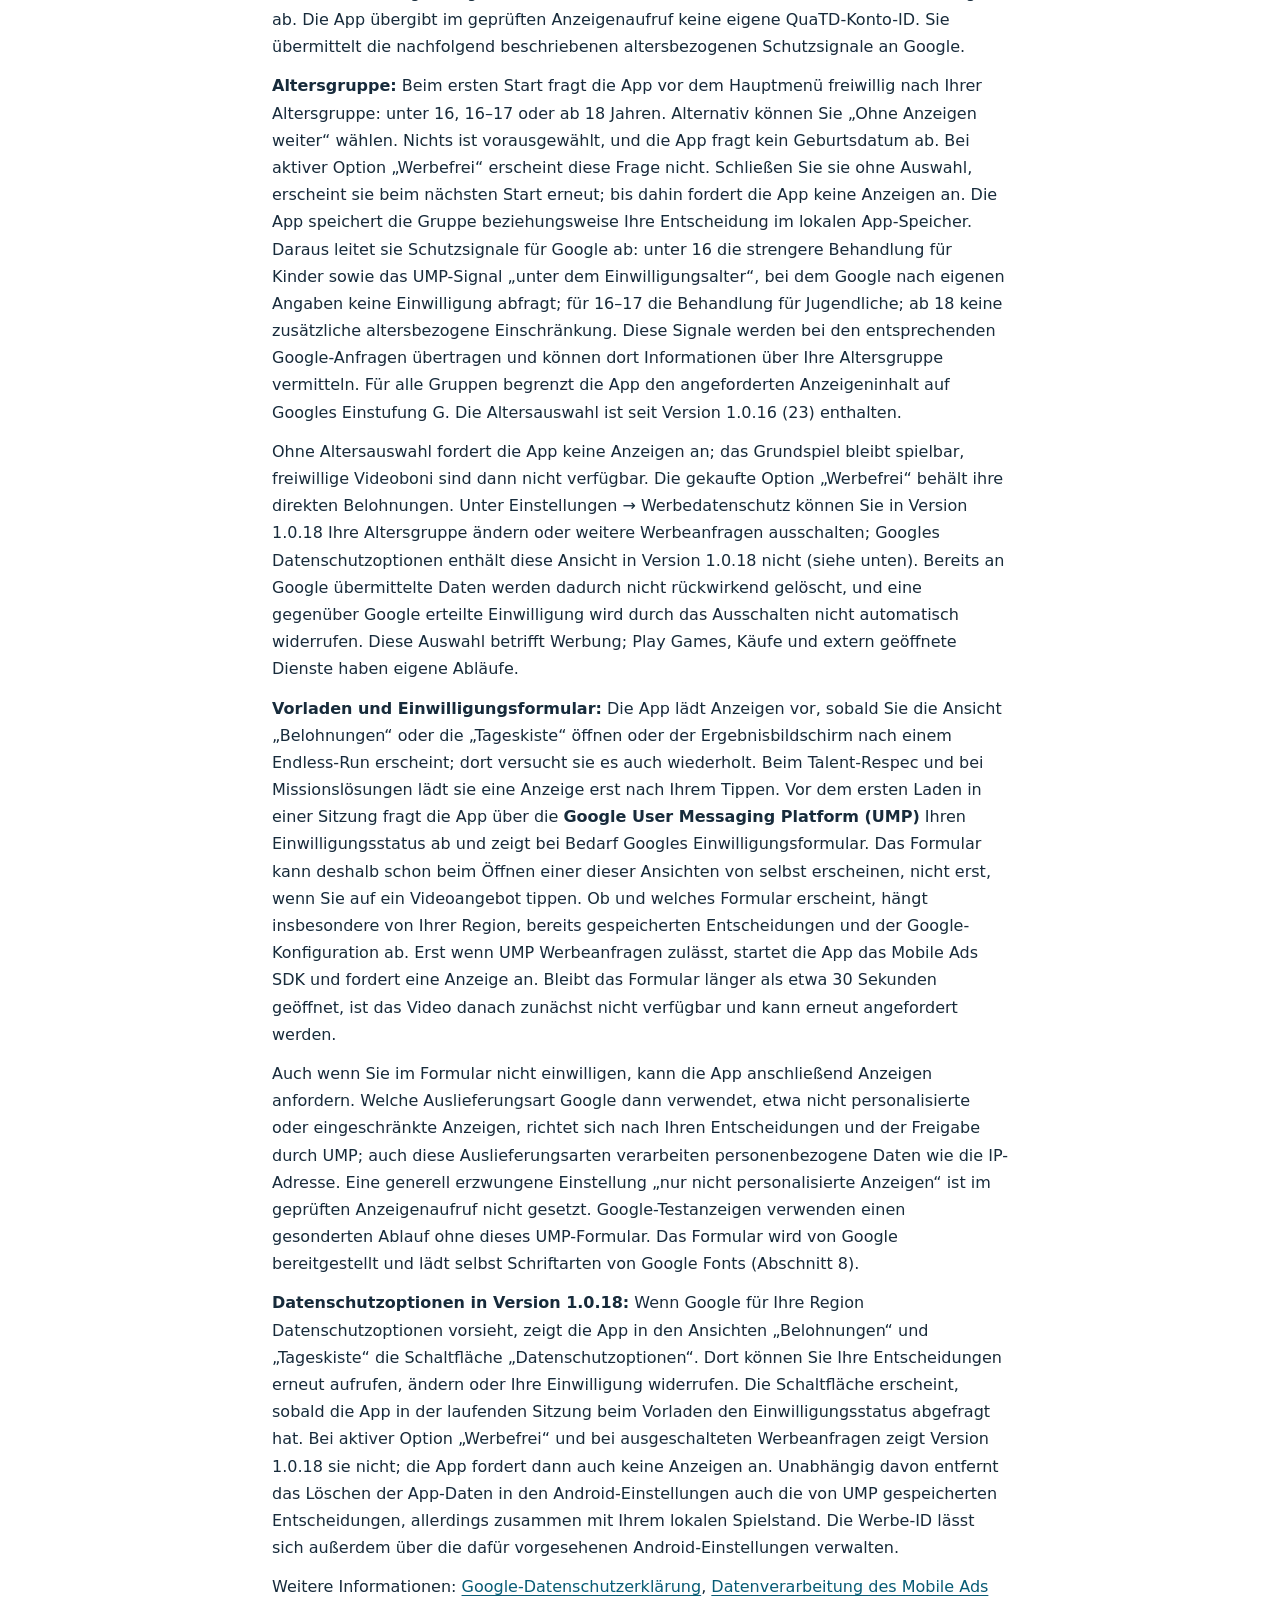
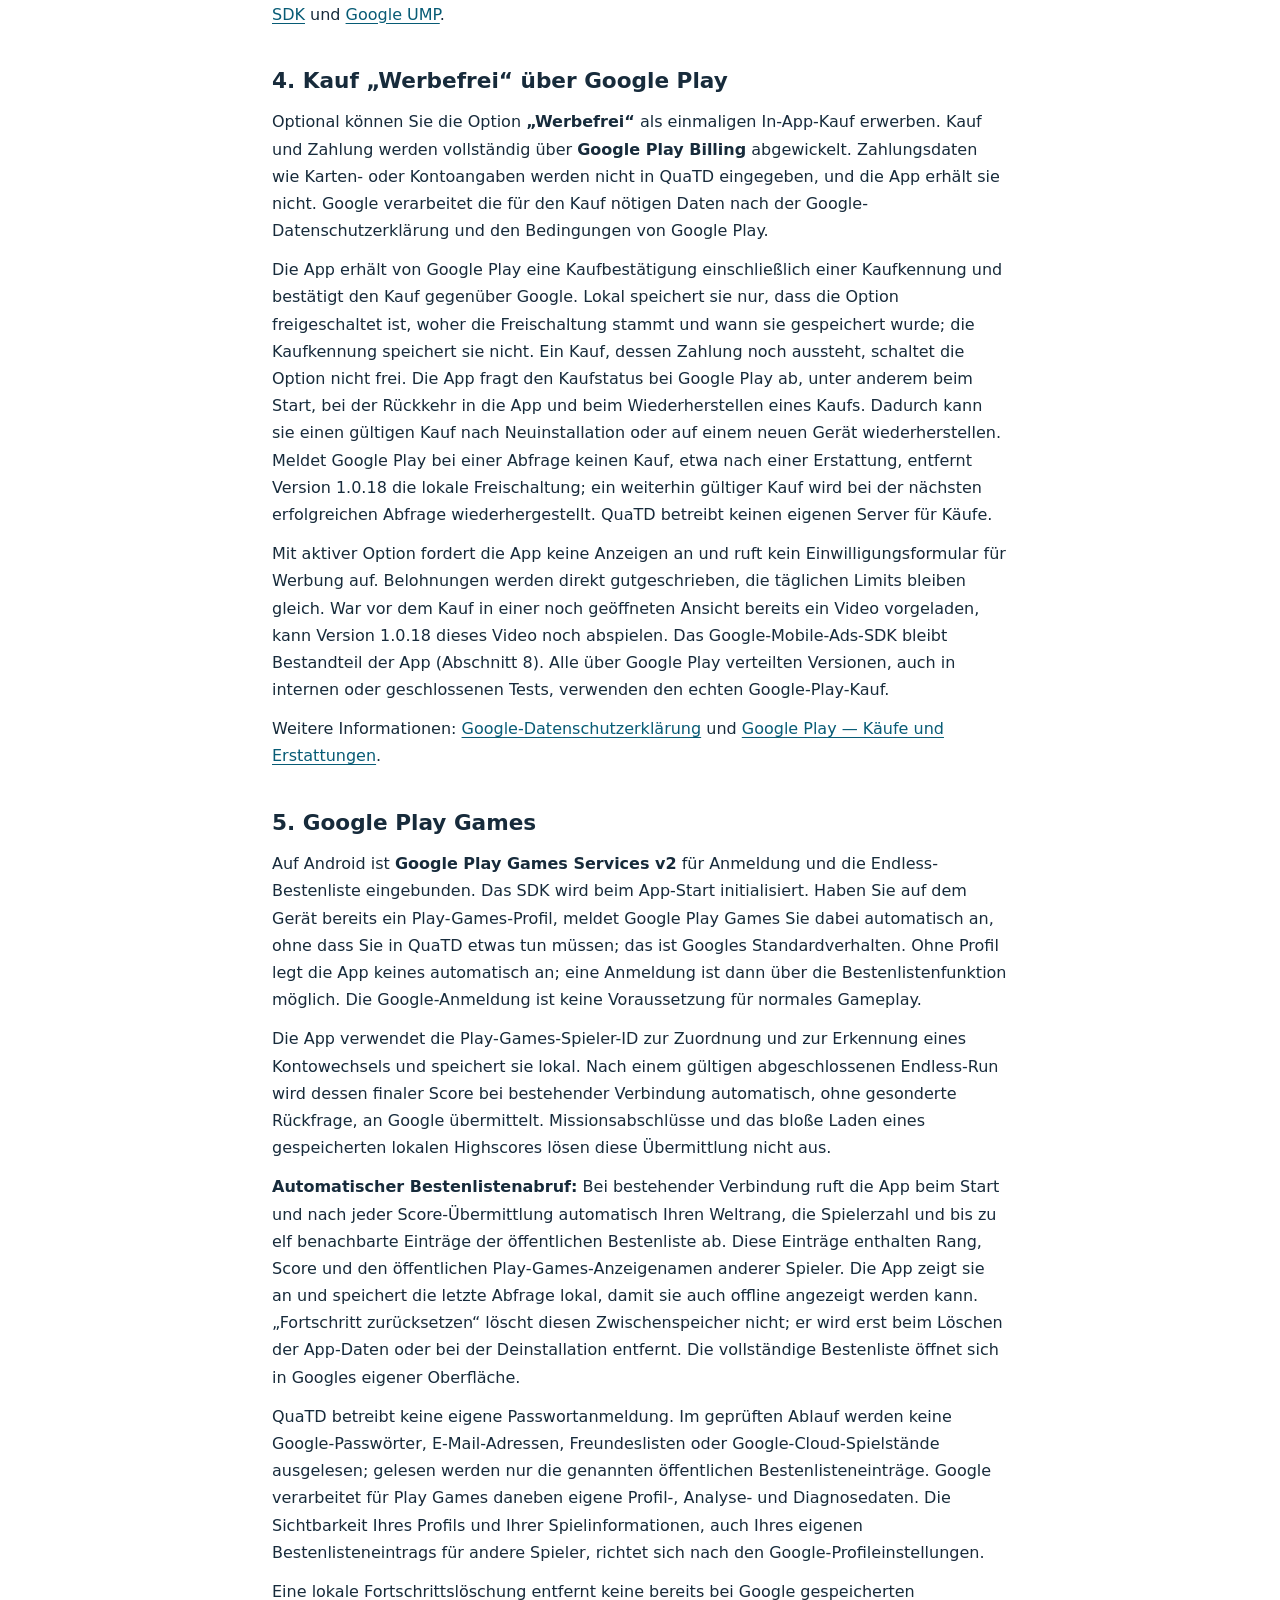
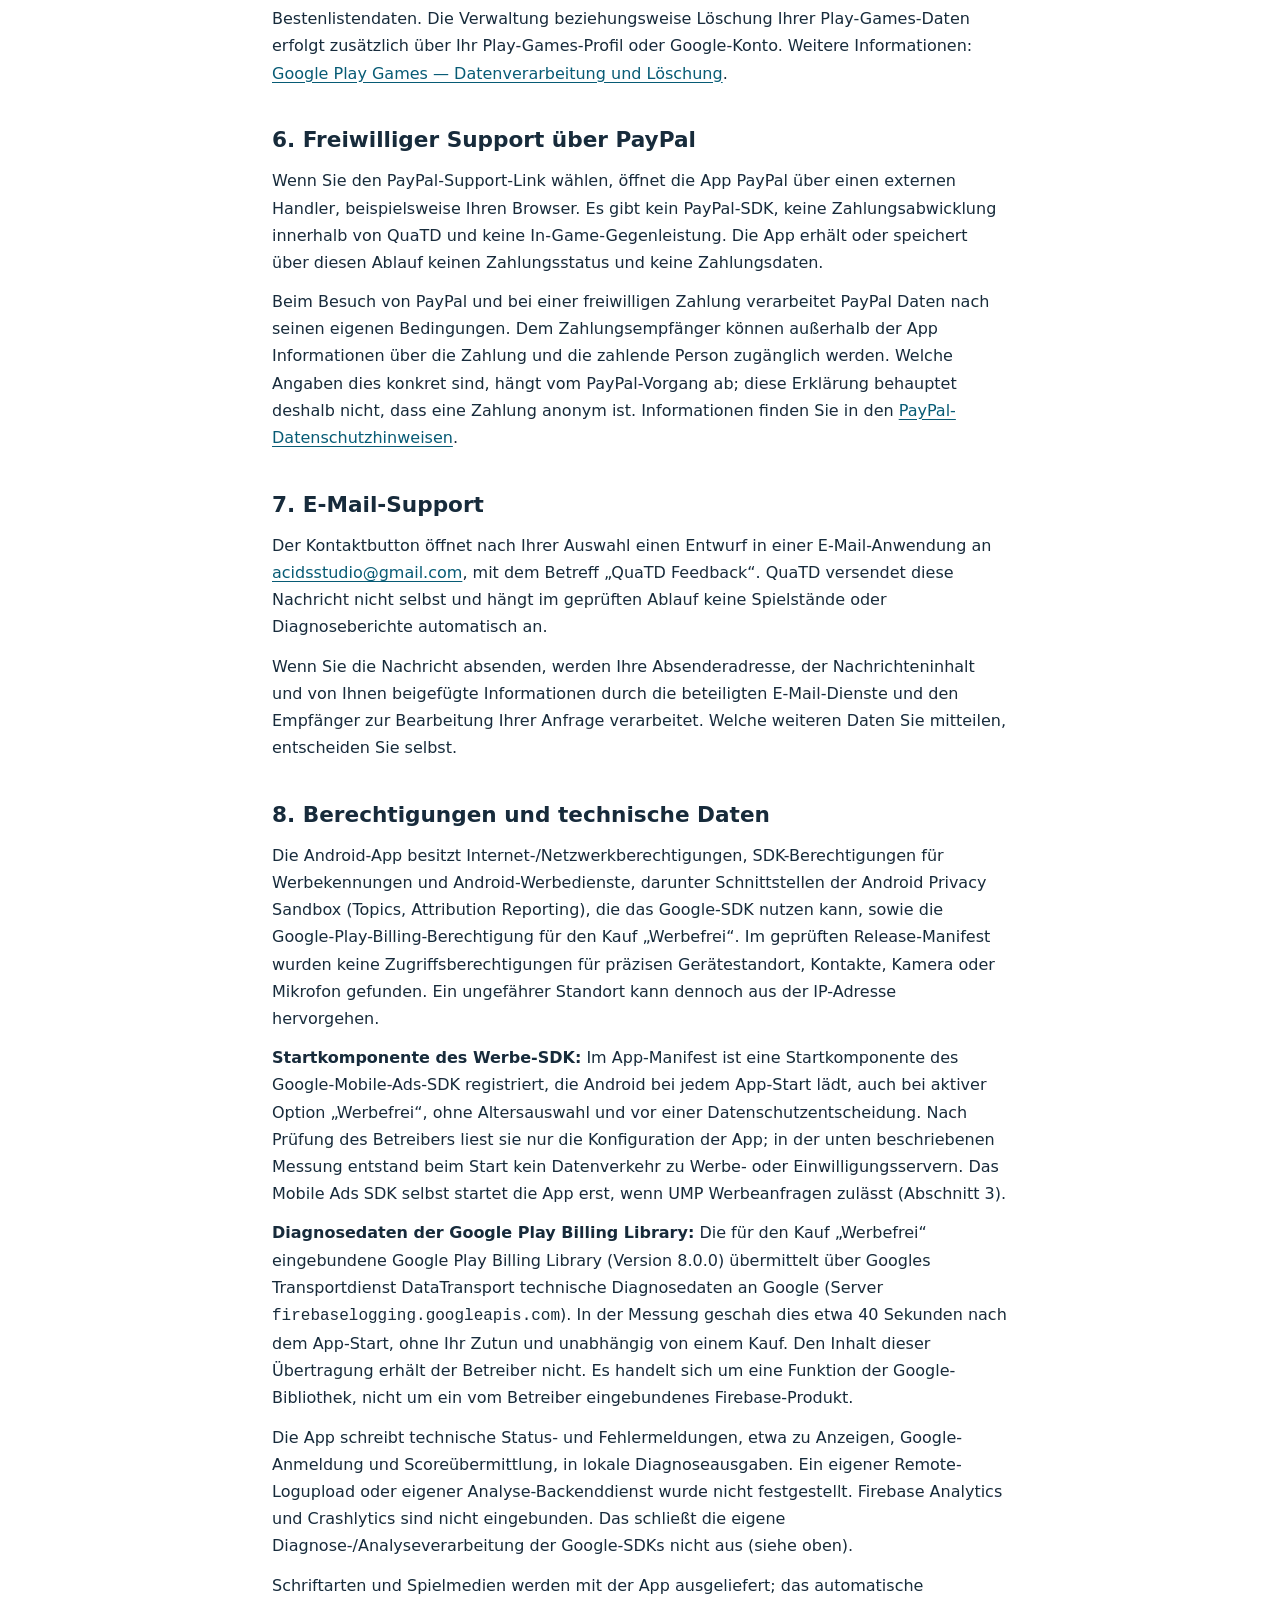
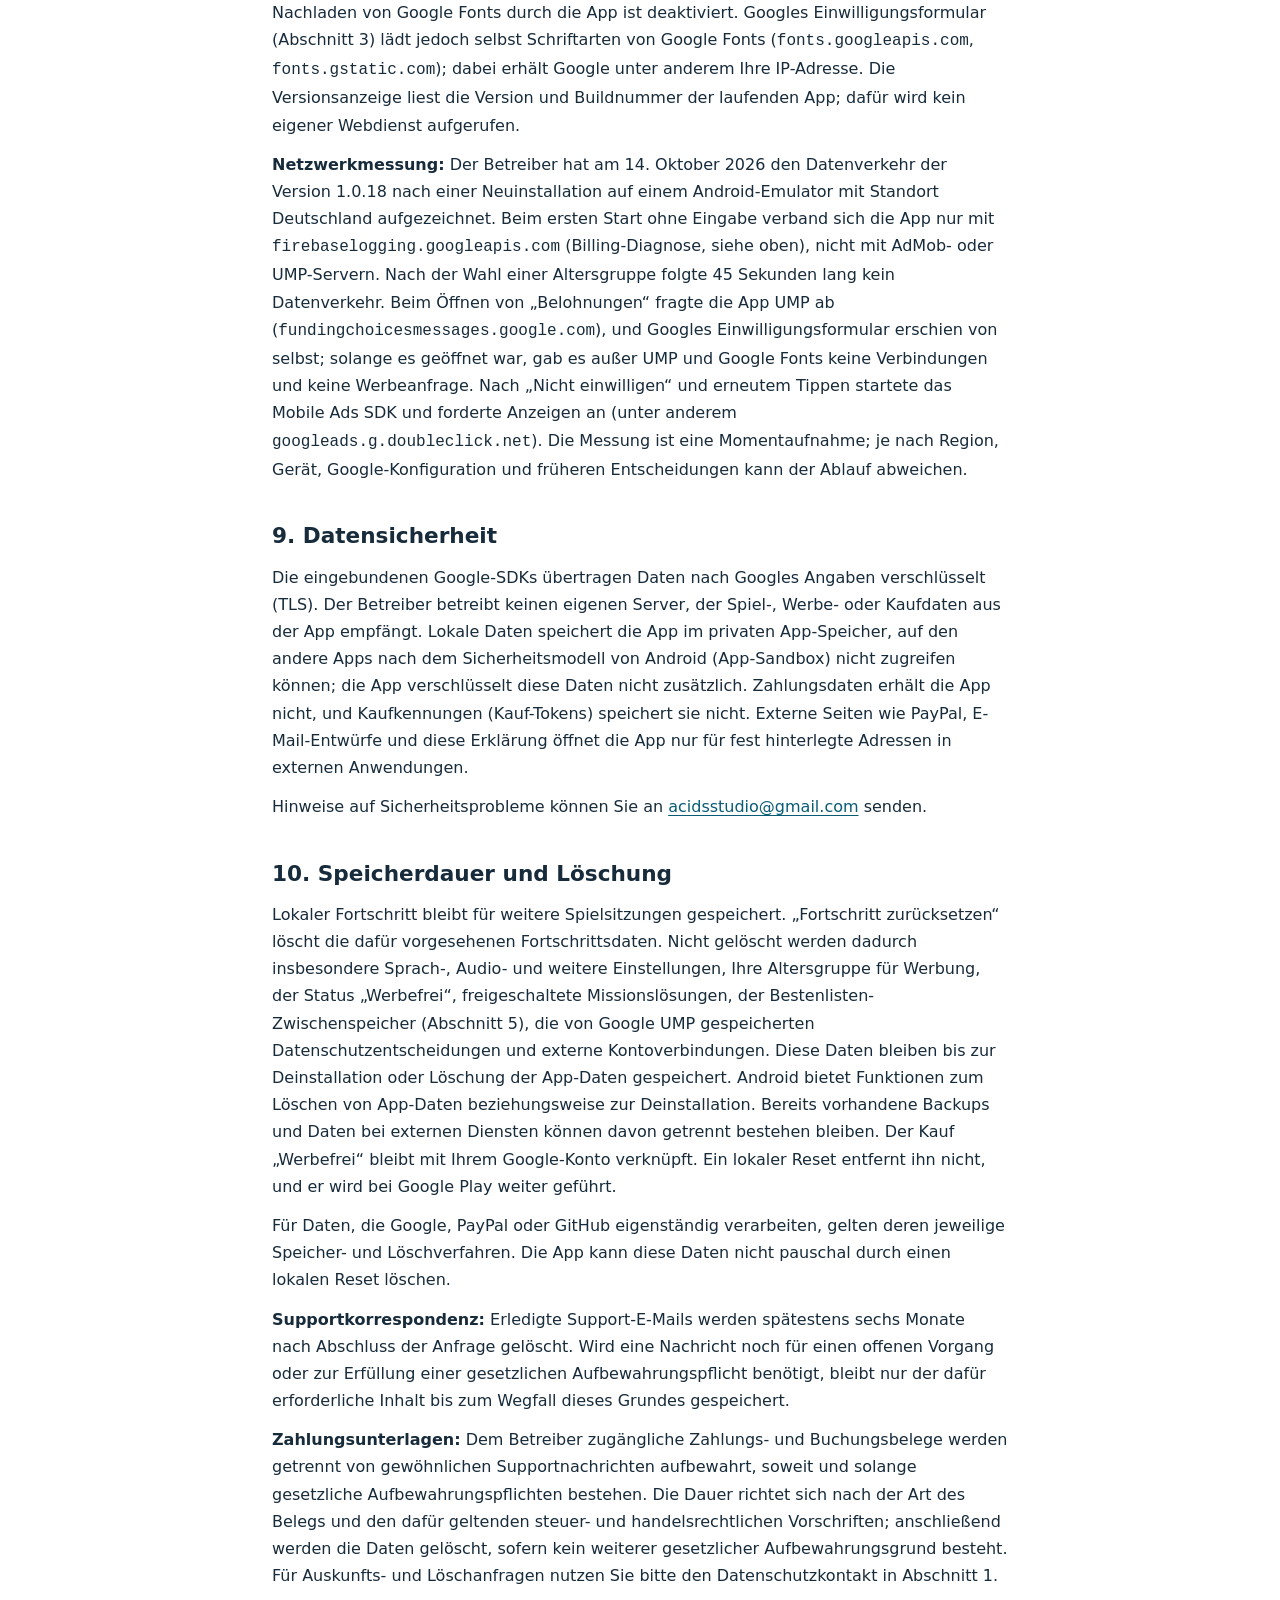
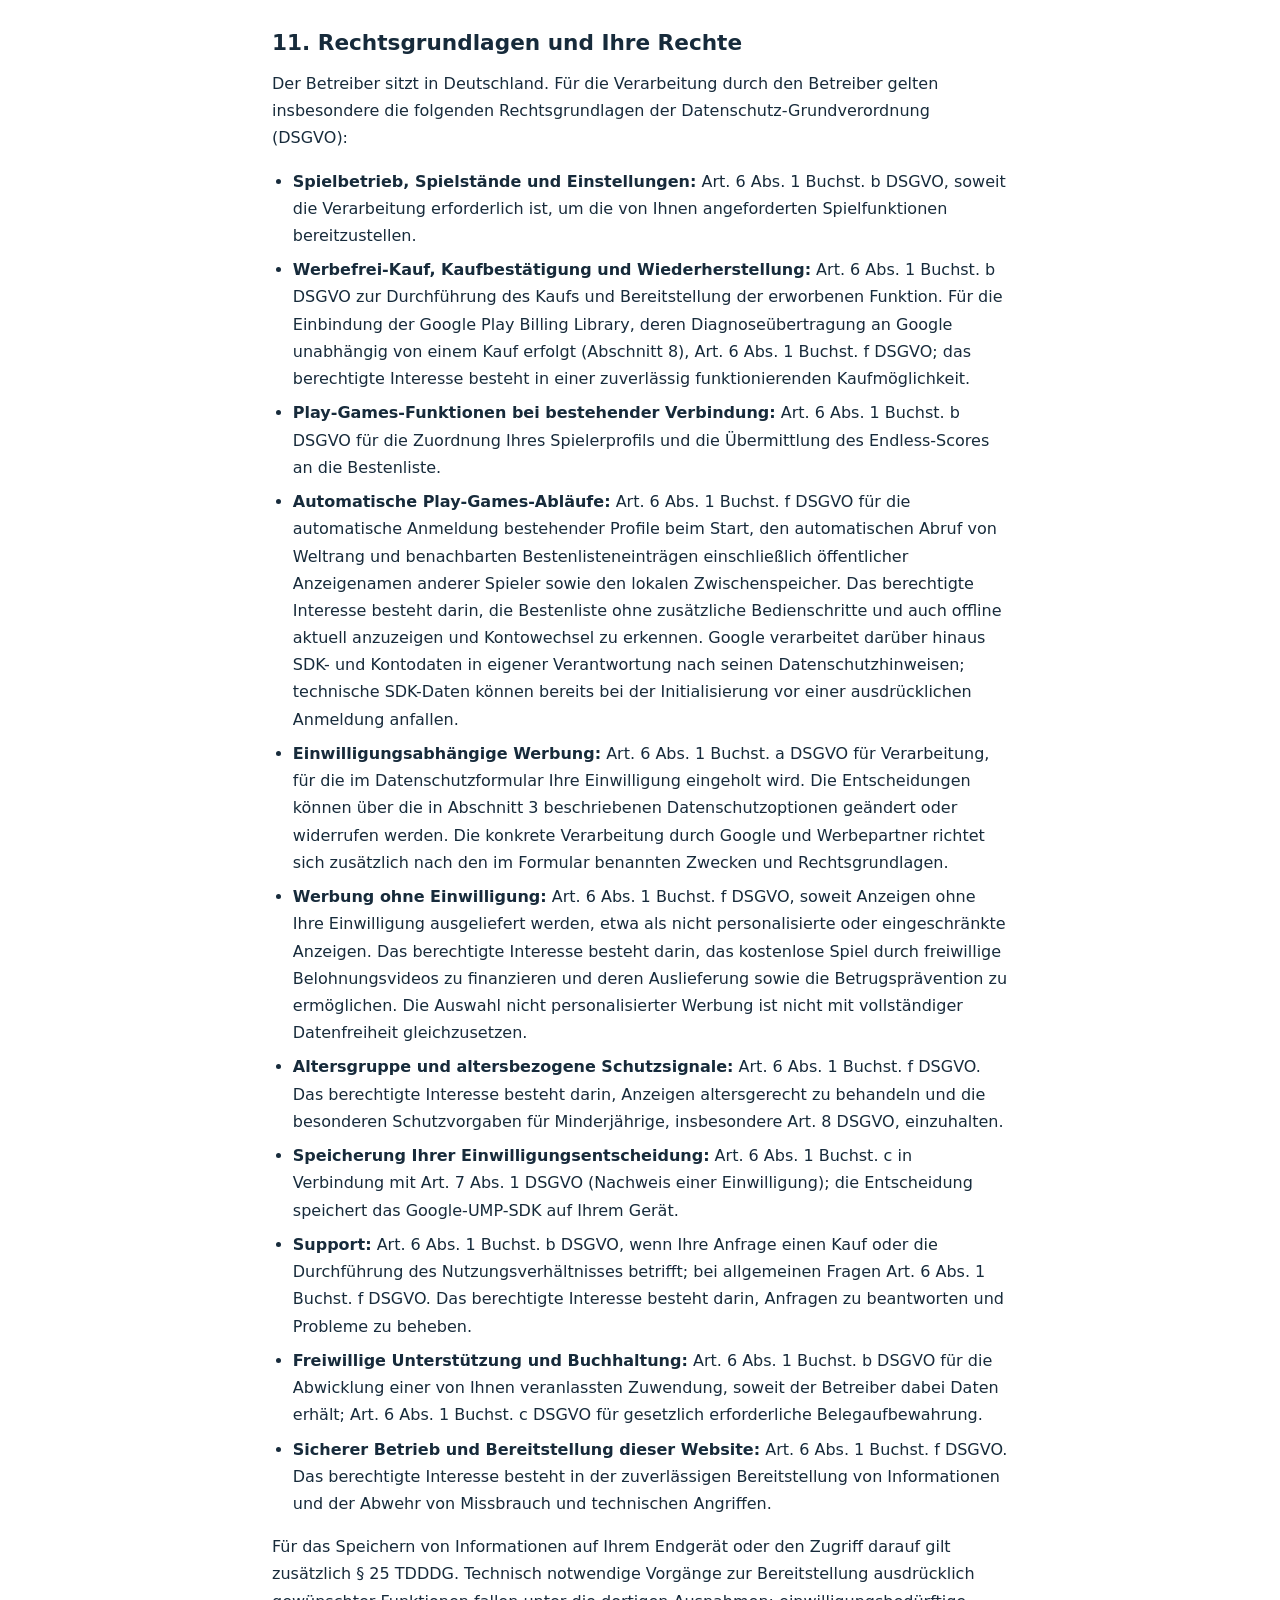
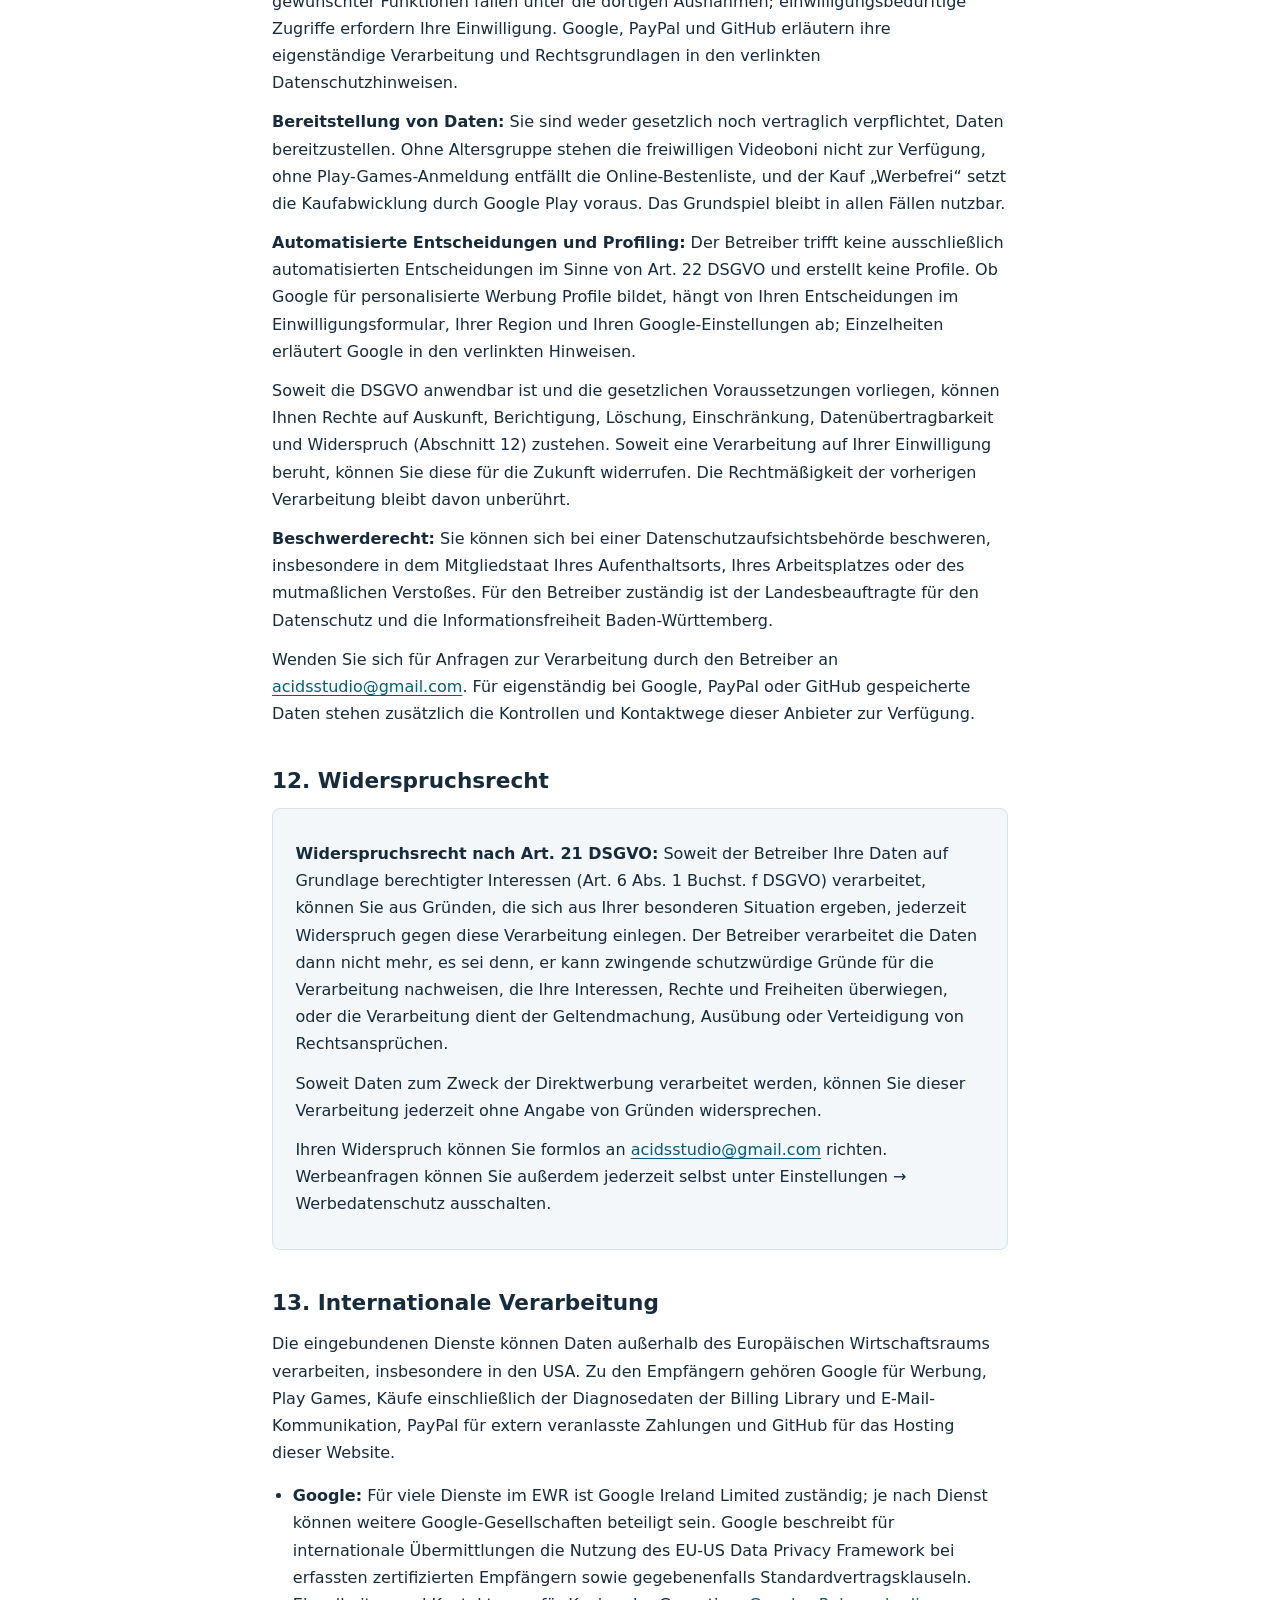
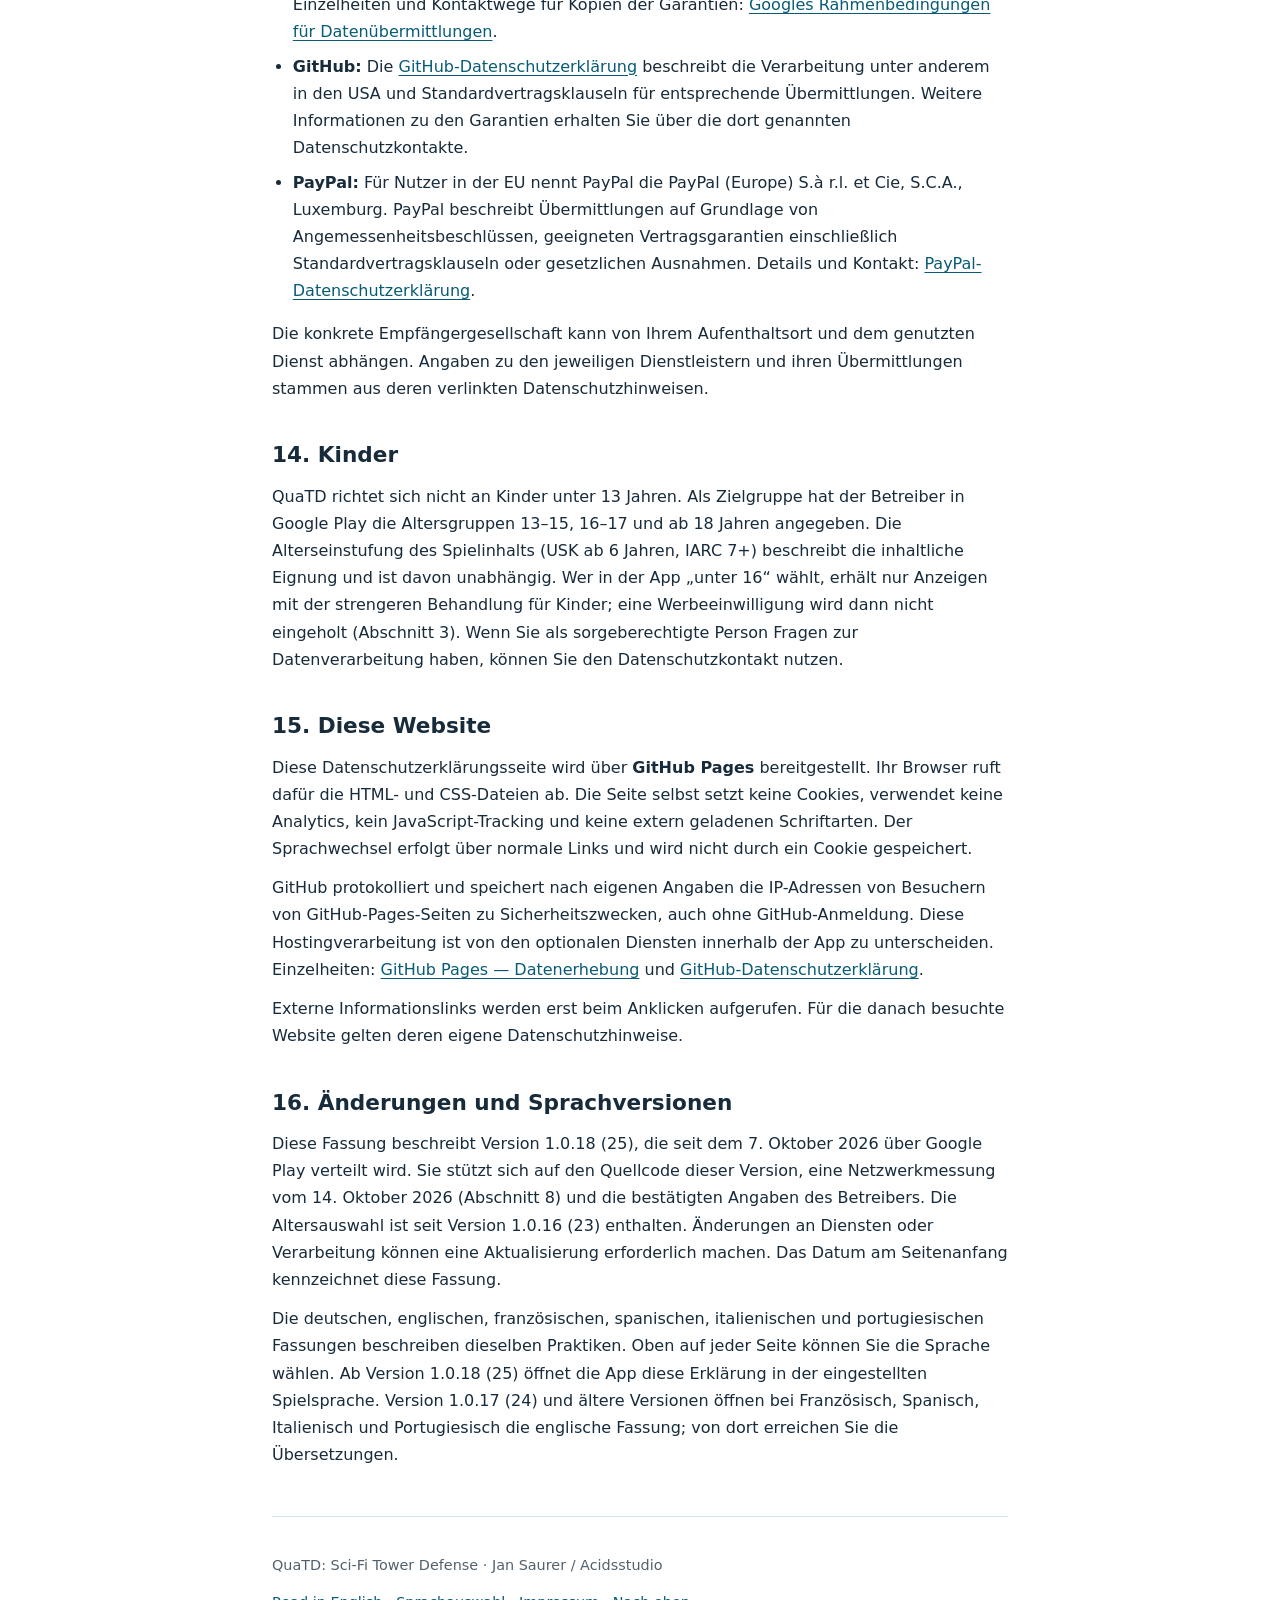
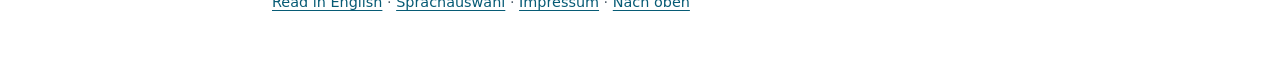
==== commit 608b5deb: "Correct the privacy notice for live version 1.0.18 (25) Anchor the notice to 1.0.18 (25), live since" ====
--- a/de/index.html
+++ b/de/index.html
@@ -23,26 +23,28 @@
     <nav class="languages" aria-label="Sprache"><a href="../de/" lang="de" hreflang="de" aria-current="page">Deutsch</a><a href="../en/" lang="en" hreflang="en">English</a><a href="../fr/" lang="fr" hreflang="fr">Français</a><a href="../es/" lang="es" hreflang="es">Español</a><a href="../it/" lang="it" hreflang="it">Italiano</a><a href="../pt/" lang="pt-BR" hreflang="pt-BR">Português (Brasil)</a></nav>
   </header>
   <main id="inhalt">
-    <p class="meta">Stand: 6. Oktober 2026 · Deutsch</p>
+    <p class="meta">Stand: 14. Oktober 2026 · Deutsch</p>
     <h1>Datenschutzerklärung</h1>
-    <div class="intro"><p>Diese Erklärung beschreibt die Datenverarbeitung im Android-Spiel <strong>QuaTD: Sci-Fi Tower Defense</strong> und auf dieser Informationsseite. Das Spiel wird weltweit angeboten und richtet sich nicht speziell an Kinder.</p><p>Das eigentliche Spiel benötigt kein eigenes QuaTD-Konto. Spielstände werden lokal gespeichert. Optionale Google-Dienste, der optionale Kauf „Werbefrei“ über Google Play sowie extern geöffnete Supportangebote können Daten außerhalb des Geräts verarbeiten.</p></div>
+    <div class="intro"><p>Diese Erklärung beschreibt die Datenverarbeitung im Android-Spiel <strong>QuaTD: Sci-Fi Tower Defense</strong> in der über Google Play verteilten Version 1.0.18 (25) und auf dieser Informationsseite. Das Spiel wird weltweit angeboten und richtet sich nicht an Kinder unter 13 Jahren (Abschnitt 14).</p><p>Das eigentliche Spiel benötigt kein eigenes QuaTD-Konto. Spielstände werden lokal gespeichert. Optionale Google-Dienste, die in die App eingebundenen Google-Bibliotheken, der optionale Kauf „Werbefrei“ über Google Play sowie extern geöffnete Supportangebote können Daten außerhalb des Geräts verarbeiten.</p></div>
     <nav class="toc" aria-label="Inhalt"><strong>Inhalt</strong><ol>
-      <li><a href="#verantwortlicher">Verantwortlicher und Kontakt</a></li><li><a href="#lokal">Lokale Spielstände und Backups</a></li><li><a href="#werbung">Werbung und Datenschutzentscheidungen</a></li><li><a href="#werbefrei">Kauf „Werbefrei“ über Google Play</a></li><li><a href="#play-games">Google Play Games</a></li><li><a href="#paypal">PayPal-Support</a></li><li><a href="#email">E-Mail-Support</a></li><li><a href="#technik">Berechtigungen und technische Daten</a></li><li><a href="#speicherung">Speicherdauer und Löschung</a></li><li><a href="#recht">Rechtsgrundlagen und Ihre Rechte</a></li><li><a href="#international">Internationale Verarbeitung</a></li><li><a href="#kinder">Kinder</a></li><li><a href="#website">Diese Website</a></li><li><a href="#aenderungen">Änderungen</a></li>
+      <li><a href="#verantwortlicher">Verantwortlicher und Kontakt</a></li><li><a href="#lokal">Lokale Spielstände und Backups</a></li><li><a href="#werbung">Werbung und Datenschutzentscheidungen</a></li><li><a href="#werbefrei">Kauf „Werbefrei“ über Google Play</a></li><li><a href="#play-games">Google Play Games</a></li><li><a href="#paypal">PayPal-Support</a></li><li><a href="#email">E-Mail-Support</a></li><li><a href="#technik">Berechtigungen und technische Daten</a></li><li><a href="#sicherheit">Datensicherheit</a></li><li><a href="#speicherung">Speicherdauer und Löschung</a></li><li><a href="#recht">Rechtsgrundlagen und Ihre Rechte</a></li><li><a href="#widerspruch">Widerspruchsrecht</a></li><li><a href="#international">Internationale Verarbeitung</a></li><li><a href="#kinder">Kinder</a></li><li><a href="#website">Diese Website</a></li><li><a href="#aenderungen">Änderungen</a></li>
     </ol></nav>
-    <section id="verantwortlicher"><h2>1. Verantwortlicher und Kontakt</h2><p><strong>Jan Saurer / Acidsstudio</strong><br>Datenschutzanfragen: <a href="mailto:acidsstudio@gmail.com">acidsstudio@gmail.com</a></p><p>Der Betreiber sitzt in Deutschland. Acids Studio ist die Games-Marke von Acids Media. Die vollständigen Anbieter- und Anschriftsangaben finden Sie im <a href="https://acidsmedia.de/impressum.html">Impressum von Acids Media</a>. Bei Fragen zu dieser Erklärung oder zur Verarbeitung durch den Betreiber können Sie sich an die oben genannte E-Mail-Adresse wenden. Angaben zur eigenständigen Verarbeitung durch Google, PayPal und GitHub finden Sie auch in deren unten verlinkten Datenschutzhinweisen.</p></section>
-    <section id="lokal"><h2>2. Lokale Spielstände und Backups</h2><p>Die App speichert Daten mit <code>shared_preferences</code> im lokalen App-Speicher. Dazu gehören:</p><ul><li>Highscore, Erfahrungspunkte und Diamanten;</li><li>Missionssterne, Freischaltungen, Talente, Forschung und Achievements;</li><li>Tutorialfortschritt sowie Sprach-, Audio- und Darstellungseinstellungen;</li><li>den Status der Option „Werbefrei“ (freigeschaltet, Herkunft der Freischaltung und Zeitpunkt);</li><li>Datums- und Zeitangaben, tägliche Anzeigenlimits und Belohnungsbelege, die doppelte Gutschriften verhindern.</li></ul><p>Diese Daten ermöglichen Spielstand, Einstellungen und die korrekte Vergabe von Belohnungen. Die geprüfte App besitzt keinen eigenen Server, an den der vollständige Spielstand übertragen wird. Die Übermittlung von Endless-Scores an Google Play Games ist in Abschnitt 5 beschrieben.</p><p><strong>Android-/Google-Backups:</strong> Abhängig vom Gerät, Betriebssystem und Ihren Backup-Einstellungen können Android oder Google App-Daten sichern beziehungsweise auf ein anderes Gerät übertragen. Solche Sicherungen sind nicht ausdrücklich durch die App deaktiviert. Deshalb kann nicht zugesichert werden, dass lokale Daten unter allen Umständen ausschließlich auf dem ursprünglichen Gerät verbleiben. Backup-Einstellungen verwalten Sie über Ihr Gerät beziehungsweise Ihr Google-Konto.</p></section>
-    <section id="werbung"><h2>3. Werbung und Datenschutzentscheidungen</h2><p>QuaTD verwendet <strong>Google AdMob / Google Mobile Ads</strong> für freiwillige Rewarded-Anzeigen. Diese können für Diamanten, Talent-Respec, einen Daily-Case-Bonus oder eine zusätzliche Belohnung nach einem Highscore-Run angeboten werden. Das Grundspiel erfordert kein Ansehen einer Anzeige. Die geprüfte Integration enthält keine Banner-, Interstitial- oder App-Open-Anzeigen.</p><p>Die für die Veröffentlichung konfigurierten Builds verwenden echte Rewarded-Anzeigen von Google. Nur ausdrücklich mit Testkonfiguration erstellte Builds verwenden Google-Testanzeigen. Die Verteilung über einen internen oder geschlossenen Test-Track schaltet Live-Anzeigen nicht automatisch aus. Auch Testanzeigen können Datenverarbeitung durch das Anzeigen-SDK auslösen. Mit aktiver Option „Werbefrei“ (Abschnitt 4) fordert die App keine Anzeigen an.</p><p>Nach Googles Angaben kann das Mobile Ads SDK insbesondere folgende Daten verarbeiten:</p><ul><li>IP-Adresse, aus der ein ungefährer Standort abgeleitet werden kann;</li><li>Interaktionen mit App und Werbung, beispielsweise Aufrufe, Klicks und Videoansichten;</li><li>technische Diagnose- und Leistungsdaten;</li><li>Werbe-ID, App-Set-ID und gegebenenfalls weitere Geräte- oder kontoabhängige Kennungen.</li></ul><p>Google nennt Werbung, Analyse und Betrugsprävention als Zwecke. Welche Verarbeitung im Einzelfall erfolgt, hängt unter anderem von SDK-, Konto- und Datenschutzeinstellungen ab. Die App übergibt im geprüften Anzeigenaufruf keine eigene QuaTD-Konto-ID. Ab Version 1.0.16 (23) übermittelt sie die nachfolgend beschriebenen altersbezogenen Schutzsignale an Google.</p><p><strong>Altersgruppe ab Version 1.0.16 (23):</strong> Vor der ersten Werbeanfrage können Sie freiwillig eine Gruppe wählen: unter 16, 16–17 oder ab 18 Jahren. Die App fragt kein Geburtsdatum ab. Sie speichert die Gruppe beziehungsweise Ihre Entscheidung, ohne Werbeanfragen fortzufahren, im lokalen App-Speicher. Daraus leitet sie Schutzsignale für Google ab: unter 16 die strengere Behandlung für Kinder sowie das UMP-Signal „unter dem Einwilligungsalter“, für 16–17 die Behandlung für Jugendliche und ab 18 keine zusätzliche altersbezogene Einschränkung. Diese Signale werden bei den entsprechenden Google-Anfragen übertragen und können dort Informationen über Ihre Altersgruppe vermitteln. Für alle Gruppen begrenzt die App den angeforderten Anzeigeninhalt auf Googles Einstufung G.</p><p>Ohne Altersauswahl fordert die App keine Anzeigen an; das Grundspiel bleibt spielbar, freiwillige Videoboni sind dann nicht verfügbar. Die gekaufte Option „Werbefrei“ behält ihre direkten Belohnungen. Unter Einstellungen → Werbedatenschutz können Sie die Auswahl ändern oder weitere Werbeanfragen ausschalten. Bereits an Google übermittelte Daten werden dadurch nicht rückwirkend gelöscht. Diese Auswahl betrifft Werbung; Play Games, Käufe und extern geöffnete Dienste haben eigene Abläufe.</p><p><strong>Vorladen:</strong> Anzeigen können schon beim Öffnen einer zugehörigen Ansicht angefordert werden. Die Datenverarbeitung beginnt deshalb nicht unbedingt erst, wenn Sie auf „Anzeige ansehen“ tippen.</p><p>Für Live-Anzeigen verwendet die App <strong>Google User Messaging Platform (UMP)</strong>: Sie fordert Einwilligungsinformationen an, zeigt bei Bedarf das konfigurierte Formular und prüft anschließend, ob Anzeigen angefordert werden dürfen. Ob und welches Formular erscheint, hängt insbesondere von Ihrer Region, bereits gespeicherten Entscheidungen und der Google-Konfiguration ab. Das Formular stellt die für Sie verfügbaren Datenschutzentscheidungen bereit. Ob anschließend Anzeigen angefordert werden dürfen und welche Anzeigen verfügbar sind, hängt von diesen Entscheidungen und der Freigabe durch UMP ab. Nicht personalisierte und eingeschränkte Anzeigen sind unterschiedliche Auslieferungsarten; auch sie können personenbezogene Daten verarbeiten. Das Formular wird erst aufgerufen, wenn eine Belohnungsanzeige angefordert wird. Explizite Testanzeigen verwenden einen gesonderten Ablauf ohne dieses UMP-Formular. Eine generell erzwungene Einstellung „nur nicht personalisierte Anzeigen“ ist im geprüften Anzeigenaufruf nicht gesetzt.</p><p>Wenn UMP zusätzliche Datenschutzoptionen verlangt, bietet die App einen entsprechenden Zugang in den betreffenden Belohnungsansichten. Dort können Sie die verfügbaren Entscheidungen erneut aufrufen. Die Werbe-ID lässt sich außerdem über die dafür vorgesehenen Android-Einstellungen verwalten.</p><p>Weitere Informationen: <a href="https://policies.google.com/privacy">Google-Datenschutzerklärung</a>, <a href="https://developers.google.com/admob/android/privacy/play-data-disclosure">Datenverarbeitung des Mobile Ads SDK</a> und <a href="https://developers.google.com/admob/flutter/privacy">Google UMP</a>.</p></section>
-    <section id="werbefrei"><h2>4. Kauf „Werbefrei“ über Google Play</h2><p>Optional können Sie die Option <strong>„Werbefrei“</strong> als einmaligen In-App-Kauf erwerben. Kauf und Zahlung werden vollständig über <strong>Google Play Billing</strong> abgewickelt. Zahlungsdaten wie Karten- oder Kontoangaben werden nicht in QuaTD eingegeben, und die App erhält sie nicht. Google verarbeitet die für den Kauf nötigen Daten nach der Google-Datenschutzerklärung und den Bedingungen von Google Play.</p><p>Die App erhält von Google Play eine Kaufbestätigung einschließlich einer Kaufkennung und bestätigt den Kauf gegenüber Google. Lokal speichert sie nur, dass die Option freigeschaltet ist, woher die Freischaltung stammt und wann sie gespeichert wurde. Die App fragt den Kaufstatus bei Google Play ab, unter anderem beim Start, bei der Rückkehr in die App und beim Wiederherstellen eines Kaufs. Dadurch kann sie einen gültigen Kauf nach Neuinstallation oder auf einem neuen Gerät wiederherstellen und einen von Google bestätigten Wegfall der Berechtigung berücksichtigen. Ein Verbindungsfehler allein entfernt die lokale Freischaltung nicht. QuaTD betreibt keinen eigenen Server für Käufe.</p><p>Mit aktiver Option fordert die App keine Anzeigen an und ruft kein Einwilligungsformular für Werbung auf. Belohnungen werden direkt gutgeschrieben, die täglichen Limits bleiben gleich. Das Google-Mobile-Ads-SDK bleibt Bestandteil der App. Testversionen können einen klar gekennzeichneten simulierten Testkauf verwenden, bei dem nichts abgebucht wird und keine Verbindung zu Google Play Billing besteht.</p><p>Weitere Informationen: <a href="https://policies.google.com/privacy">Google-Datenschutzerklärung</a> und <a href="https://support.google.com/googleplay/answer/2479637">Google Play — Käufe und Erstattungen</a>.</p></section>
-    <section id="play-games"><h2>5. Google Play Games</h2><p>Auf Android ist <strong>Google Play Games Services v2</strong> für Anmeldung und die Endless-Bestenliste eingebunden. Das SDK wird beim App-Start initialisiert, sofern es verfügbar und konfiguriert ist. Die App prüft den Authentifizierungsstatus und bietet eine Anmeldung über die Bestenlistenfunktion an. Die Google-Anmeldung ist keine Voraussetzung für normales Gameplay.</p><p>Die App verwendet die Play-Games-Spieler-ID zur Zuordnung und zur Erkennung eines Kontowechsels. Nach einem gültigen abgeschlossenen Endless-Run wird dessen finaler Score bei bestehender Verbindung an Google übermittelt. Missionsabschlüsse und das bloße Laden eines gespeicherten lokalen Highscores lösen diese Übermittlung nicht aus. Die Bestenliste wird in Googles eigener Oberfläche geöffnet.</p><p>QuaTD betreibt keine eigene Passwortanmeldung. Im geprüften Ablauf werden keine Google-Passwörter, E-Mail-Adressen, Freundeslisten oder Google-Cloud-Spielstände ausgelesen. Google verarbeitet für Play Games daneben eigene Profil-, Analyse- und Diagnosedaten. Die Sichtbarkeit Ihres Profils und Ihrer Spielinformationen richtet sich nach den Google-Profileinstellungen.</p><p>Eine lokale Fortschrittslöschung entfernt keine bereits bei Google gespeicherten Bestenlistendaten. Die Verwaltung beziehungsweise Löschung Ihrer Play-Games-Daten erfolgt zusätzlich über Ihr Play-Games-Profil oder Google-Konto. Weitere Informationen: <a href="https://developer.android.com/games/pgs/data-collection">Google Play Games — Datenverarbeitung und Löschung</a>.</p></section>
+    <section id="verantwortlicher"><h2>1. Verantwortlicher und Kontakt</h2><p><strong>Jan Saurer / Acidsstudio</strong><br>Datenschutzanfragen: <a href="mailto:acidsstudio@gmail.com">acidsstudio@gmail.com</a></p><p>Der Betreiber sitzt in Deutschland. Acids Studio ist die Games-Marke von Acids Media. Die vollständigen Anbieter- und Anschriftsangaben finden Sie im <a href="https://acidsmedia.de/impressum.html">Impressum von Acids Media</a>. Ein Datenschutzbeauftragter ist nicht benannt. Bei Fragen zu dieser Erklärung oder zur Verarbeitung durch den Betreiber können Sie sich an die oben genannte E-Mail-Adresse wenden. Angaben zur eigenständigen Verarbeitung durch Google, PayPal und GitHub finden Sie auch in deren unten verlinkten Datenschutzhinweisen.</p></section>
+    <section id="lokal"><h2>2. Lokale Spielstände und Backups</h2><p>Die App speichert Daten mit <code>shared_preferences</code> im lokalen App-Speicher. Dazu gehören:</p><ul><li>Highscore, Erfahrungspunkte und Diamanten;</li><li>Missionssterne, Freischaltungen einschließlich freigeschalteter Missionslösungen, Talente, Forschung und Achievements;</li><li>der Zwischenstand eines unterbrochenen Endless-Runs, damit Sie ihn fortsetzen können;</li><li>Tutorialfortschritt sowie Sprach-, Audio- und Darstellungseinstellungen;</li><li>Ihre für Werbung gewählte Altersgruppe oder Ihre Entscheidung, ohne Anzeigen fortzufahren (Abschnitt 3);</li><li>den Status der Option „Werbefrei“ (freigeschaltet, Herkunft der Freischaltung und Zeitpunkt);</li><li>bei bestehender Play-Games-Verbindung Ihre Play-Games-Spieler-ID, Ihren zuletzt abgerufenen Weltrang, die Spielerzahl und bis zu elf benachbarte Bestenlisteneinträge mit Rang, Score und öffentlichem Anzeigenamen anderer Spieler (Abschnitt 5);</li><li>Datums- und Zeitangaben, tägliche Anzeigenlimits und Belohnungsbelege, die doppelte Gutschriften verhindern.</li></ul><p>Zusätzlich speichert das Google-UMP-SDK Ihre Datenschutzentscheidungen zur Werbung im lokalen App-Speicher (Abschnitt 3).</p><p>Diese Daten ermöglichen Spielstand, Einstellungen und die korrekte Vergabe von Belohnungen. Die geprüfte App besitzt keinen eigenen Server, an den der vollständige Spielstand übertragen wird. Die Übermittlung von Endless-Scores an Google Play Games ist in Abschnitt 5 beschrieben.</p><p><strong>Android-/Google-Backups:</strong> Abhängig vom Gerät, Betriebssystem und Ihren Backup-Einstellungen können Android oder Google App-Daten sichern beziehungsweise auf ein anderes Gerät übertragen. Solche Sicherungen sind nicht ausdrücklich durch die App deaktiviert und können auch Altersgruppe, Werbefrei-Status und den Bestenlisten-Zwischenspeicher umfassen. Deshalb kann nicht zugesichert werden, dass lokale Daten unter allen Umständen ausschließlich auf dem ursprünglichen Gerät verbleiben. Backup-Einstellungen verwalten Sie über Ihr Gerät beziehungsweise Ihr Google-Konto.</p></section>
+    <section id="werbung"><h2>3. Werbung und Datenschutzentscheidungen</h2><p>QuaTD verwendet <strong>Google AdMob / Google Mobile Ads</strong> für freiwillige Rewarded-Anzeigen. Sie werden angeboten für Diamanten (Ansicht „Belohnungen“), einen Bonus in der „Tageskiste“, die Verdopplung der Belohnung nach einem abgeschlossenen Endless-Run (Ergebnisbildschirm), ein Talent-Respec und das Freischalten einer Missionslösung. Das Grundspiel erfordert kein Ansehen einer Anzeige. Die geprüfte Integration enthält keine Banner-, Interstitial- oder App-Open-Anzeigen.</p><p>Die über Google Play verteilte Version verwendet echte Rewarded-Anzeigen von Google; das gilt auch für Versionen in internen oder geschlossenen Test-Tracks. Nur ausdrücklich mit Testkonfiguration erstellte Builds verwenden Google-Testanzeigen; auch diese können Datenverarbeitung durch das Anzeigen-SDK auslösen. Mit aktiver Option „Werbefrei“ (Abschnitt 4) fordert die App keine Anzeigen an.</p><p>Nach Googles Angaben kann das Mobile Ads SDK insbesondere folgende Daten verarbeiten:</p><ul><li>IP-Adresse, aus der ein ungefährer Standort abgeleitet werden kann;</li><li>Interaktionen mit App und Werbung, beispielsweise Aufrufe, Klicks und Videoansichten;</li><li>technische Diagnose- und Leistungsdaten;</li><li>Werbe-ID, App-Set-ID und gegebenenfalls weitere Geräte- oder kontoabhängige Kennungen.</li></ul><p>Google nennt Werbung, Analyse und Betrugsprävention als Zwecke. Welche Verarbeitung im Einzelfall erfolgt, hängt unter anderem von SDK-, Konto- und Datenschutzeinstellungen ab. Die App übergibt im geprüften Anzeigenaufruf keine eigene QuaTD-Konto-ID. Sie übermittelt die nachfolgend beschriebenen altersbezogenen Schutzsignale an Google.</p><p><strong>Altersgruppe:</strong> Beim ersten Start fragt die App vor dem Hauptmenü freiwillig nach Ihrer Altersgruppe: unter 16, 16–17 oder ab 18 Jahren. Alternativ können Sie „Ohne Anzeigen weiter“ wählen. Nichts ist vorausgewählt, und die App fragt kein Geburtsdatum ab. Bei aktiver Option „Werbefrei“ erscheint diese Frage nicht. Schließen Sie sie ohne Auswahl, erscheint sie beim nächsten Start erneut; bis dahin fordert die App keine Anzeigen an. Die App speichert die Gruppe beziehungsweise Ihre Entscheidung im lokalen App-Speicher. Daraus leitet sie Schutzsignale für Google ab: unter 16 die strengere Behandlung für Kinder sowie das UMP-Signal „unter dem Einwilligungsalter“, bei dem Google nach eigenen Angaben keine Einwilligung abfragt; für 16–17 die Behandlung für Jugendliche; ab 18 keine zusätzliche altersbezogene Einschränkung. Diese Signale werden bei den entsprechenden Google-Anfragen übertragen und können dort Informationen über Ihre Altersgruppe vermitteln. Für alle Gruppen begrenzt die App den angeforderten Anzeigeninhalt auf Googles Einstufung G. Die Altersauswahl ist seit Version 1.0.16 (23) enthalten.</p><p>Ohne Altersauswahl fordert die App keine Anzeigen an; das Grundspiel bleibt spielbar, freiwillige Videoboni sind dann nicht verfügbar. Die gekaufte Option „Werbefrei“ behält ihre direkten Belohnungen. Unter Einstellungen → Werbedatenschutz können Sie in Version 1.0.18 Ihre Altersgruppe ändern oder weitere Werbeanfragen ausschalten; Googles Datenschutzoptionen enthält diese Ansicht in Version 1.0.18 nicht (siehe unten). Bereits an Google übermittelte Daten werden dadurch nicht rückwirkend gelöscht, und eine gegenüber Google erteilte Einwilligung wird durch das Ausschalten nicht automatisch widerrufen. Diese Auswahl betrifft Werbung; Play Games, Käufe und extern geöffnete Dienste haben eigene Abläufe.</p><p><strong>Vorladen und Einwilligungsformular:</strong> Die App lädt Anzeigen vor, sobald Sie die Ansicht „Belohnungen“ oder die „Tageskiste“ öffnen oder der Ergebnisbildschirm nach einem Endless-Run erscheint; dort versucht sie es auch wiederholt. Beim Talent-Respec und bei Missionslösungen lädt sie eine Anzeige erst nach Ihrem Tippen. Vor dem ersten Laden in einer Sitzung fragt die App über die <strong>Google User Messaging Platform (UMP)</strong> Ihren Einwilligungsstatus ab und zeigt bei Bedarf Googles Einwilligungsformular. Das Formular kann deshalb schon beim Öffnen einer dieser Ansichten von selbst erscheinen, nicht erst, wenn Sie auf ein Videoangebot tippen. Ob und welches Formular erscheint, hängt insbesondere von Ihrer Region, bereits gespeicherten Entscheidungen und der Google-Konfiguration ab. Erst wenn UMP Werbeanfragen zulässt, startet die App das Mobile Ads SDK und fordert eine Anzeige an. Bleibt das Formular länger als etwa 30 Sekunden geöffnet, ist das Video danach zunächst nicht verfügbar und kann erneut angefordert werden.</p><p>Auch wenn Sie im Formular nicht einwilligen, kann die App anschließend Anzeigen anfordern. Welche Auslieferungsart Google dann verwendet, etwa nicht personalisierte oder eingeschränkte Anzeigen, richtet sich nach Ihren Entscheidungen und der Freigabe durch UMP; auch diese Auslieferungsarten verarbeiten personenbezogene Daten wie die IP-Adresse. Eine generell erzwungene Einstellung „nur nicht personalisierte Anzeigen“ ist im geprüften Anzeigenaufruf nicht gesetzt. Google-Testanzeigen verwenden einen gesonderten Ablauf ohne dieses UMP-Formular. Das Formular wird von Google bereitgestellt und lädt selbst Schriftarten von Google Fonts (Abschnitt 8).</p><p><strong>Datenschutzoptionen in Version 1.0.18:</strong> Wenn Google für Ihre Region Datenschutzoptionen vorsieht, zeigt die App in den Ansichten „Belohnungen“ und „Tageskiste“ die Schaltfläche „Datenschutzoptionen“. Dort können Sie Ihre Entscheidungen erneut aufrufen, ändern oder Ihre Einwilligung widerrufen. Die Schaltfläche erscheint, sobald die App in der laufenden Sitzung beim Vorladen den Einwilligungsstatus abgefragt hat. Bei aktiver Option „Werbefrei“ und bei ausgeschalteten Werbeanfragen zeigt Version 1.0.18 sie nicht; die App fordert dann auch keine Anzeigen an. Unabhängig davon entfernt das Löschen der App-Daten in den Android-Einstellungen auch die von UMP gespeicherten Entscheidungen, allerdings zusammen mit Ihrem lokalen Spielstand. Die Werbe-ID lässt sich außerdem über die dafür vorgesehenen Android-Einstellungen verwalten.</p><p>Weitere Informationen: <a href="https://policies.google.com/privacy">Google-Datenschutzerklärung</a>, <a href="https://developers.google.com/admob/android/privacy/play-data-disclosure">Datenverarbeitung des Mobile Ads SDK</a> und <a href="https://developers.google.com/admob/flutter/privacy">Google UMP</a>.</p></section>
+    <section id="werbefrei"><h2>4. Kauf „Werbefrei“ über Google Play</h2><p>Optional können Sie die Option <strong>„Werbefrei“</strong> als einmaligen In-App-Kauf erwerben. Kauf und Zahlung werden vollständig über <strong>Google Play Billing</strong> abgewickelt. Zahlungsdaten wie Karten- oder Kontoangaben werden nicht in QuaTD eingegeben, und die App erhält sie nicht. Google verarbeitet die für den Kauf nötigen Daten nach der Google-Datenschutzerklärung und den Bedingungen von Google Play.</p><p>Die App erhält von Google Play eine Kaufbestätigung einschließlich einer Kaufkennung und bestätigt den Kauf gegenüber Google. Lokal speichert sie nur, dass die Option freigeschaltet ist, woher die Freischaltung stammt und wann sie gespeichert wurde; die Kaufkennung speichert sie nicht. Ein Kauf, dessen Zahlung noch aussteht, schaltet die Option nicht frei. Die App fragt den Kaufstatus bei Google Play ab, unter anderem beim Start, bei der Rückkehr in die App und beim Wiederherstellen eines Kaufs. Dadurch kann sie einen gültigen Kauf nach Neuinstallation oder auf einem neuen Gerät wiederherstellen. Meldet Google Play bei einer Abfrage keinen Kauf, etwa nach einer Erstattung, entfernt Version 1.0.18 die lokale Freischaltung; ein weiterhin gültiger Kauf wird bei der nächsten erfolgreichen Abfrage wiederhergestellt. QuaTD betreibt keinen eigenen Server für Käufe.</p><p>Mit aktiver Option fordert die App keine Anzeigen an und ruft kein Einwilligungsformular für Werbung auf. Belohnungen werden direkt gutgeschrieben, die täglichen Limits bleiben gleich. War vor dem Kauf in einer noch geöffneten Ansicht bereits ein Video vorgeladen, kann Version 1.0.18 dieses Video noch abspielen. Das Google-Mobile-Ads-SDK bleibt Bestandteil der App (Abschnitt 8). Alle über Google Play verteilten Versionen, auch in internen oder geschlossenen Tests, verwenden den echten Google-Play-Kauf.</p><p>Weitere Informationen: <a href="https://policies.google.com/privacy">Google-Datenschutzerklärung</a> und <a href="https://support.google.com/googleplay/answer/2479637">Google Play — Käufe und Erstattungen</a>.</p></section>
+    <section id="play-games"><h2>5. Google Play Games</h2><p>Auf Android ist <strong>Google Play Games Services v2</strong> für Anmeldung und die Endless-Bestenliste eingebunden. Das SDK wird beim App-Start initialisiert. Haben Sie auf dem Gerät bereits ein Play-Games-Profil, meldet Google Play Games Sie dabei automatisch an, ohne dass Sie in QuaTD etwas tun müssen; das ist Googles Standardverhalten. Ohne Profil legt die App keines automatisch an; eine Anmeldung ist dann über die Bestenlistenfunktion möglich. Die Google-Anmeldung ist keine Voraussetzung für normales Gameplay.</p><p>Die App verwendet die Play-Games-Spieler-ID zur Zuordnung und zur Erkennung eines Kontowechsels und speichert sie lokal. Nach einem gültigen abgeschlossenen Endless-Run wird dessen finaler Score bei bestehender Verbindung automatisch, ohne gesonderte Rückfrage, an Google übermittelt. Missionsabschlüsse und das bloße Laden eines gespeicherten lokalen Highscores lösen diese Übermittlung nicht aus.</p><p><strong>Automatischer Bestenlistenabruf:</strong> Bei bestehender Verbindung ruft die App beim Start und nach jeder Score-Übermittlung automatisch Ihren Weltrang, die Spielerzahl und bis zu elf benachbarte Einträge der öffentlichen Bestenliste ab. Diese Einträge enthalten Rang, Score und den öffentlichen Play-Games-Anzeigenamen anderer Spieler. Die App zeigt sie an und speichert die letzte Abfrage lokal, damit sie auch offline angezeigt werden kann. „Fortschritt zurücksetzen“ löscht diesen Zwischenspeicher nicht; er wird erst beim Löschen der App-Daten oder bei der Deinstallation entfernt. Die vollständige Bestenliste öffnet sich in Googles eigener Oberfläche.</p><p>QuaTD betreibt keine eigene Passwortanmeldung. Im geprüften Ablauf werden keine Google-Passwörter, E-Mail-Adressen, Freundeslisten oder Google-Cloud-Spielstände ausgelesen; gelesen werden nur die genannten öffentlichen Bestenlisteneinträge. Google verarbeitet für Play Games daneben eigene Profil-, Analyse- und Diagnosedaten. Die Sichtbarkeit Ihres Profils und Ihrer Spielinformationen, auch Ihres eigenen Bestenlisteneintrags für andere Spieler, richtet sich nach den Google-Profileinstellungen.</p><p>Eine lokale Fortschrittslöschung entfernt keine bereits bei Google gespeicherten Bestenlistendaten. Die Verwaltung beziehungsweise Löschung Ihrer Play-Games-Daten erfolgt zusätzlich über Ihr Play-Games-Profil oder Google-Konto. Weitere Informationen: <a href="https://developer.android.com/games/pgs/data-collection">Google Play Games — Datenverarbeitung und Löschung</a>.</p></section>
     <section id="paypal"><h2>6. Freiwilliger Support über PayPal</h2><p>Wenn Sie den PayPal-Support-Link wählen, öffnet die App PayPal über einen externen Handler, beispielsweise Ihren Browser. Es gibt kein PayPal-SDK, keine Zahlungsabwicklung innerhalb von QuaTD und keine In-Game-Gegenleistung. Die App erhält oder speichert über diesen Ablauf keinen Zahlungsstatus und keine Zahlungsdaten.</p><p>Beim Besuch von PayPal und bei einer freiwilligen Zahlung verarbeitet PayPal Daten nach seinen eigenen Bedingungen. Dem Zahlungsempfänger können außerhalb der App Informationen über die Zahlung und die zahlende Person zugänglich werden. Welche Angaben dies konkret sind, hängt vom PayPal-Vorgang ab; diese Erklärung behauptet deshalb nicht, dass eine Zahlung anonym ist. Informationen finden Sie in den <a href="https://www.paypal.com/webapps/mpp/ua/privacy-full">PayPal-Datenschutzhinweisen</a>.</p></section>
     <section id="email"><h2>7. E-Mail-Support</h2><p>Der Kontaktbutton öffnet nach Ihrer Auswahl einen Entwurf in einer E-Mail-Anwendung an <a href="mailto:acidsstudio@gmail.com">acidsstudio@gmail.com</a>, mit dem Betreff „QuaTD Feedback“. QuaTD versendet diese Nachricht nicht selbst und hängt im geprüften Ablauf keine Spielstände oder Diagnoseberichte automatisch an.</p><p>Wenn Sie die Nachricht absenden, werden Ihre Absenderadresse, der Nachrichteninhalt und von Ihnen beigefügte Informationen durch die beteiligten E-Mail-Dienste und den Empfänger zur Bearbeitung Ihrer Anfrage verarbeitet. Welche weiteren Daten Sie mitteilen, entscheiden Sie selbst.</p></section>
-    <section id="technik"><h2>8. Berechtigungen und technische Daten</h2><p>Die Android-App besitzt Internet-/Netzwerkberechtigungen sowie SDK-Berechtigungen für Werbekennungen und Android-Werbedienste sowie die Google-Play-Billing-Berechtigung für den Kauf „Werbefrei“. Im geprüften Release-Manifest wurden keine Zugriffsberechtigungen für präzisen Gerätestandort, Kontakte, Kamera oder Mikrofon gefunden. Ein ungefährer Standort kann dennoch aus der IP-Adresse hervorgehen.</p><p>Die App schreibt technische Status- und Fehlermeldungen, etwa zu Anzeigen, Google-Anmeldung und Scoreübermittlung, in lokale Diagnoseausgaben. Ein eigener Remote-Logupload oder eigener Analyse-Backenddienst wurde nicht festgestellt. Firebase, Firebase Analytics und Crashlytics sind in der geprüften Integration nicht vorhanden. Das schließt die eigene Diagnose-/Analyseverarbeitung der Google-SDKs nicht aus.</p><p>Schriftarten und Spielmedien werden mit der App ausgeliefert. Das automatische Nachladen von Google Fonts ist deaktiviert. Die Versionsanzeige liest die Version und Buildnummer der laufenden App; dafür wird kein eigener Webdienst aufgerufen.</p></section>
-    <section id="speicherung"><h2>9. Speicherdauer und Löschung</h2><p>Lokaler Fortschritt bleibt für weitere Spielsitzungen gespeichert. „Reset Progress“ löscht die dafür vorgesehenen Fortschrittsdaten; Sprache, Audio, weitere Einstellungen und externe Kontoverbindungen werden dadurch nicht vollständig entfernt. Android bietet darüber hinaus Funktionen zum Löschen von App-Daten beziehungsweise zur Deinstallation. Bereits vorhandene Backups und Daten bei externen Diensten können davon getrennt bestehen bleiben. Der Kauf „Werbefrei“ bleibt mit Ihrem Google-Konto verknüpft. Ein lokaler Reset entfernt ihn nicht, und er wird bei Google Play weiter geführt.</p><p>Für Daten, die Google, PayPal oder GitHub eigenständig verarbeiten, gelten deren jeweilige Speicher- und Löschverfahren. Die App kann diese Daten nicht pauschal durch einen lokalen Reset löschen.</p><p><strong>Supportkorrespondenz:</strong> Erledigte Support-E-Mails werden spätestens sechs Monate nach Abschluss der Anfrage gelöscht. Wird eine Nachricht noch für einen offenen Vorgang oder zur Erfüllung einer gesetzlichen Aufbewahrungspflicht benötigt, bleibt nur der dafür erforderliche Inhalt bis zum Wegfall dieses Grundes gespeichert.</p><p><strong>Zahlungsunterlagen:</strong> Dem Betreiber zugängliche Zahlungs- und Buchungsbelege werden getrennt von gewöhnlichen Supportnachrichten aufbewahrt, soweit und solange gesetzliche Aufbewahrungspflichten bestehen. Die Dauer richtet sich nach der Art des Belegs und den dafür geltenden steuer- und handelsrechtlichen Vorschriften; anschließend werden die Daten gelöscht, sofern kein weiterer gesetzlicher Aufbewahrungsgrund besteht. Für Auskunfts- und Löschanfragen nutzen Sie bitte den Datenschutzkontakt in Abschnitt 1.</p></section>
-    <section id="recht"><h2>10. Rechtsgrundlagen und Ihre Rechte</h2><p>Der Betreiber sitzt in Deutschland. Für die Verarbeitung durch den Betreiber gelten insbesondere die folgenden Rechtsgrundlagen der Datenschutz-Grundverordnung (DSGVO):</p><ul><li><strong>Spielbetrieb, Spielstände und Einstellungen:</strong> Art. 6 Abs. 1 Buchst. b DSGVO, soweit die Verarbeitung erforderlich ist, um die von Ihnen angeforderten Spielfunktionen bereitzustellen.</li><li><strong>Werbefrei-Kauf, Kaufbestätigung und Wiederherstellung:</strong> Art. 6 Abs. 1 Buchst. b DSGVO zur Durchführung des Kaufs und Bereitstellung der erworbenen Funktion.</li><li><strong>Angeforderte Play-Games-Funktionen:</strong> Art. 6 Abs. 1 Buchst. b DSGVO für die Zuordnung Ihres Spielerprofils und Übermittlung des Endless-Scores an die gewählte Bestenliste. Google verarbeitet darüber hinaus SDK- und Kontodaten in eigener Verantwortung nach seinen Datenschutzhinweisen; technische SDK-Daten können bereits bei der Initialisierung vor einer ausdrücklichen Anmeldung anfallen.</li><li><strong>Einwilligungsabhängige Werbung:</strong> Art. 6 Abs. 1 Buchst. a DSGVO für Verarbeitung, für die im Datenschutzformular Ihre Einwilligung eingeholt wird. Die Entscheidungen können über die verfügbaren Datenschutzoptionen geändert werden. Die konkrete Verarbeitung durch Google und Werbepartner richtet sich zusätzlich nach den im Formular benannten Zwecken und Rechtsgrundlagen. Die Auswahl nicht personalisierter Werbung ist nicht mit vollständiger Datenfreiheit gleichzusetzen.</li><li><strong>Support:</strong> Art. 6 Abs. 1 Buchst. b DSGVO, wenn Ihre Anfrage einen Kauf oder die Durchführung des Nutzungsverhältnisses betrifft; bei allgemeinen Fragen Art. 6 Abs. 1 Buchst. f DSGVO. Das berechtigte Interesse besteht darin, Anfragen zu beantworten und Probleme zu beheben.</li><li><strong>Freiwillige Unterstützung und Buchhaltung:</strong> Art. 6 Abs. 1 Buchst. b DSGVO für die Abwicklung einer von Ihnen veranlassten Zuwendung, soweit der Betreiber dabei Daten erhält; Art. 6 Abs. 1 Buchst. c DSGVO für gesetzlich erforderliche Belegaufbewahrung.</li><li><strong>Sicherer Betrieb und Bereitstellung dieser Website:</strong> Art. 6 Abs. 1 Buchst. f DSGVO. Das berechtigte Interesse besteht in der zuverlässigen Bereitstellung von Informationen und der Abwehr von Missbrauch und technischen Angriffen.</li></ul><p>Für das Speichern von Informationen auf Ihrem Endgerät oder den Zugriff darauf gilt zusätzlich § 25 TDDDG. Technisch notwendige Vorgänge zur Bereitstellung ausdrücklich gewünschter Funktionen fallen unter die dortigen Ausnahmen; einwilligungsbedürftige Zugriffe erfordern Ihre Einwilligung. Google, PayPal und GitHub erläutern ihre eigenständige Verarbeitung und Rechtsgrundlagen in den verlinkten Datenschutzhinweisen.</p><p>Soweit die DSGVO anwendbar ist und die gesetzlichen Voraussetzungen vorliegen, können Ihnen Rechte auf Auskunft, Berichtigung, Löschung, Einschränkung, Datenübertragbarkeit und Widerspruch zustehen. Soweit eine Verarbeitung auf Ihrer Einwilligung beruht, können Sie diese für die Zukunft widerrufen. Die Rechtmäßigkeit der vorherigen Verarbeitung bleibt davon unberührt. Sie können sich außerdem bei einer zuständigen Datenschutzaufsichtsbehörde beschweren.</p><p>Wenden Sie sich für Anfragen zur Verarbeitung durch den Betreiber an <a href="mailto:acidsstudio@gmail.com">acidsstudio@gmail.com</a>. Für eigenständig bei Google, PayPal oder GitHub gespeicherte Daten stehen zusätzlich die Kontrollen und Kontaktwege dieser Anbieter zur Verfügung.</p></section>
-    <section id="international"><h2>11. Internationale Verarbeitung</h2><p>Die eingebundenen Dienste können Daten außerhalb des Europäischen Wirtschaftsraums verarbeiten, insbesondere in den USA. Zu den Empfängern gehören Google für Werbung, Play Games, Käufe und E-Mail-Kommunikation, PayPal für extern veranlasste Zahlungen und GitHub für das Hosting dieser Website.</p><ul><li><strong>Google:</strong> Für viele Dienste im EWR ist Google Ireland Limited zuständig; je nach Dienst können weitere Google-Gesellschaften beteiligt sein. Google beschreibt für internationale Übermittlungen die Nutzung des EU-US Data Privacy Framework bei erfassten zertifizierten Empfängern sowie gegebenenfalls Standardvertragsklauseln. Einzelheiten und Kontaktwege für Kopien der Garantien: <a href="https://policies.google.com/privacy/frameworks?hl=de">Googles Rahmenbedingungen für Datenübermittlungen</a>.</li><li><strong>GitHub:</strong> Die <a href="https://docs.github.com/en/site-policy/privacy-policies/github-general-privacy-statement#international-data-transfers">GitHub-Datenschutzerklärung</a> beschreibt die Verarbeitung unter anderem in den USA und Standardvertragsklauseln für entsprechende Übermittlungen. Weitere Informationen zu den Garantien erhalten Sie über die dort genannten Datenschutzkontakte.</li><li><strong>PayPal:</strong> Für Nutzer in der EU nennt PayPal die PayPal (Europe) S.à r.l. et Cie, S.C.A., Luxemburg. PayPal beschreibt Übermittlungen auf Grundlage von Angemessenheitsbeschlüssen, geeigneten Vertragsgarantien einschließlich Standardvertragsklauseln oder gesetzlichen Ausnahmen. Details und Kontakt: <a href="https://www.paypal.com/de/legalhub/paypal/privacy-full">PayPal-Datenschutzerklärung</a>.</li></ul><p>Die konkrete Empfängergesellschaft kann von Ihrem Aufenthaltsort und dem genutzten Dienst abhängen. Angaben zu den jeweiligen Dienstleistern und ihren Übermittlungen stammen aus deren verlinkten Datenschutzhinweisen.</p></section>
-    <section id="kinder"><h2>12. Kinder</h2><p>QuaTD richtet sich nicht speziell an Kinder. Diese Aussage legt keine bestimmte Altersfreigabe oder Altersgruppenauswahl in Google Play fest. Die konkrete Einordnung erfolgt separat entsprechend dem tatsächlichen Spielinhalt. Wenn Sie als sorgeberechtigte Person Fragen zur Datenverarbeitung haben, können Sie den Datenschutzkontakt nutzen.</p></section>
-    <section id="website"><h2>13. Diese Website</h2><p>Diese Datenschutzerklärungsseite wird über <strong>GitHub Pages</strong> bereitgestellt. Ihr Browser ruft dafür die HTML- und CSS-Dateien ab. Die Seite selbst setzt keine Cookies, verwendet keine Analytics, kein JavaScript-Tracking und keine extern geladenen Schriftarten. Der Sprachwechsel erfolgt über normale Links und wird nicht durch ein Cookie gespeichert.</p><p>GitHub protokolliert und speichert nach eigenen Angaben die IP-Adressen von Besuchern von GitHub-Pages-Seiten zu Sicherheitszwecken, auch ohne GitHub-Anmeldung. Diese Hostingverarbeitung ist von den optionalen Diensten innerhalb der App zu unterscheiden. Einzelheiten: <a href="https://docs.github.com/en/pages/getting-started-with-github-pages/what-is-github-pages#data-collection">GitHub Pages — Datenerhebung</a> und <a href="https://docs.github.com/en/site-policy/privacy-policies/github-general-privacy-statement">GitHub-Datenschutzerklärung</a>.</p><p>Externe Informationslinks werden erst beim Anklicken aufgerufen. Für die danach besuchte Website gelten deren eigene Datenschutzhinweise.</p></section>
-    <section id="aenderungen"><h2>14. Änderungen und Sprachversionen</h2><p>Diese Fassung stützt sich auf den technischen Stand ab Version 1.0.16 (23); die ausdrücklich gekennzeichnete Altersauswahl gilt ab dieser Version, während ältere Testversionen sie noch nicht enthalten. Sie berücksichtigt außerdem die bestätigten Angaben des Betreibers. Änderungen an Diensten oder Verarbeitung können eine Aktualisierung erforderlich machen. Das Datum am Seitenanfang kennzeichnet diese Fassung. Die deutschen, englischen, französischen, spanischen, italienischen und portugiesischen Fassungen beschreiben dieselben Praktiken. Oben auf jeder Seite können Sie die Sprache wählen. Bereits veröffentlichte App-Versionen öffnen für einige Sprachen noch Englisch; von dort erreichen Sie auch die Übersetzungen.</p></section>
+    <section id="technik"><h2>8. Berechtigungen und technische Daten</h2><p>Die Android-App besitzt Internet-/Netzwerkberechtigungen, SDK-Berechtigungen für Werbekennungen und Android-Werbedienste, darunter Schnittstellen der Android Privacy Sandbox (Topics, Attribution Reporting), die das Google-SDK nutzen kann, sowie die Google-Play-Billing-Berechtigung für den Kauf „Werbefrei“. Im geprüften Release-Manifest wurden keine Zugriffsberechtigungen für präzisen Gerätestandort, Kontakte, Kamera oder Mikrofon gefunden. Ein ungefährer Standort kann dennoch aus der IP-Adresse hervorgehen.</p><p><strong>Startkomponente des Werbe-SDK:</strong> Im App-Manifest ist eine Startkomponente des Google-Mobile-Ads-SDK registriert, die Android bei jedem App-Start lädt, auch bei aktiver Option „Werbefrei“, ohne Altersauswahl und vor einer Datenschutzentscheidung. Nach Prüfung des Betreibers liest sie nur die Konfiguration der App; in der unten beschriebenen Messung entstand beim Start kein Datenverkehr zu Werbe- oder Einwilligungsservern. Das Mobile Ads SDK selbst startet die App erst, wenn UMP Werbeanfragen zulässt (Abschnitt 3).</p><p><strong>Diagnosedaten der Google Play Billing Library:</strong> Die für den Kauf „Werbefrei“ eingebundene Google Play Billing Library (Version 8.0.0) übermittelt über Googles Transportdienst DataTransport technische Diagnosedaten an Google (Server <code>firebaselogging.googleapis.com</code>). In der Messung geschah dies etwa 40 Sekunden nach dem App-Start, ohne Ihr Zutun und unabhängig von einem Kauf. Den Inhalt dieser Übertragung erhält der Betreiber nicht. Es handelt sich um eine Funktion der Google-Bibliothek, nicht um ein vom Betreiber eingebundenes Firebase-Produkt.</p><p>Die App schreibt technische Status- und Fehlermeldungen, etwa zu Anzeigen, Google-Anmeldung und Scoreübermittlung, in lokale Diagnoseausgaben. Ein eigener Remote-Logupload oder eigener Analyse-Backenddienst wurde nicht festgestellt. Firebase Analytics und Crashlytics sind nicht eingebunden. Das schließt die eigene Diagnose-/Analyseverarbeitung der Google-SDKs nicht aus (siehe oben).</p><p>Schriftarten und Spielmedien werden mit der App ausgeliefert; das automatische Nachladen von Google Fonts durch die App ist deaktiviert. Googles Einwilligungsformular (Abschnitt 3) lädt jedoch selbst Schriftarten von Google Fonts (<code>fonts.googleapis.com</code>, <code>fonts.gstatic.com</code>); dabei erhält Google unter anderem Ihre IP-Adresse. Die Versionsanzeige liest die Version und Buildnummer der laufenden App; dafür wird kein eigener Webdienst aufgerufen.</p><p><strong>Netzwerkmessung:</strong> Der Betreiber hat am 14. Oktober 2026 den Datenverkehr der Version 1.0.18 nach einer Neuinstallation auf einem Android-Emulator mit Standort Deutschland aufgezeichnet. Beim ersten Start ohne Eingabe verband sich die App nur mit <code>firebaselogging.googleapis.com</code> (Billing-Diagnose, siehe oben), nicht mit AdMob- oder UMP-Servern. Nach der Wahl einer Altersgruppe folgte 45 Sekunden lang kein Datenverkehr. Beim Öffnen von „Belohnungen“ fragte die App UMP ab (<code>fundingchoicesmessages.google.com</code>), und Googles Einwilligungsformular erschien von selbst; solange es geöffnet war, gab es außer UMP und Google Fonts keine Verbindungen und keine Werbeanfrage. Nach „Nicht einwilligen“ und erneutem Tippen startete das Mobile Ads SDK und forderte Anzeigen an (unter anderem <code>googleads.g.doubleclick.net</code>). Die Messung ist eine Momentaufnahme; je nach Region, Gerät, Google-Konfiguration und früheren Entscheidungen kann der Ablauf abweichen.</p></section>
+    <section id="sicherheit"><h2>9. Datensicherheit</h2><p>Die eingebundenen Google-SDKs übertragen Daten nach Googles Angaben verschlüsselt (TLS). Der Betreiber betreibt keinen eigenen Server, der Spiel-, Werbe- oder Kaufdaten aus der App empfängt. Lokale Daten speichert die App im privaten App-Speicher, auf den andere Apps nach dem Sicherheitsmodell von Android (App-Sandbox) nicht zugreifen können; die App verschlüsselt diese Daten nicht zusätzlich. Zahlungsdaten erhält die App nicht, und Kaufkennungen (Kauf-Tokens) speichert sie nicht. Externe Seiten wie PayPal, E-Mail-Entwürfe und diese Erklärung öffnet die App nur für fest hinterlegte Adressen in externen Anwendungen.</p><p>Hinweise auf Sicherheitsprobleme können Sie an <a href="mailto:acidsstudio@gmail.com">acidsstudio@gmail.com</a> senden.</p></section>
+    <section id="speicherung"><h2>10. Speicherdauer und Löschung</h2><p>Lokaler Fortschritt bleibt für weitere Spielsitzungen gespeichert. „Fortschritt zurücksetzen“ löscht die dafür vorgesehenen Fortschrittsdaten. Nicht gelöscht werden dadurch insbesondere Sprach-, Audio- und weitere Einstellungen, Ihre Altersgruppe für Werbung, der Status „Werbefrei“, freigeschaltete Missionslösungen, der Bestenlisten-Zwischenspeicher (Abschnitt 5), die von Google UMP gespeicherten Datenschutzentscheidungen und externe Kontoverbindungen. Diese Daten bleiben bis zur Deinstallation oder Löschung der App-Daten gespeichert. Android bietet Funktionen zum Löschen von App-Daten beziehungsweise zur Deinstallation. Bereits vorhandene Backups und Daten bei externen Diensten können davon getrennt bestehen bleiben. Der Kauf „Werbefrei“ bleibt mit Ihrem Google-Konto verknüpft. Ein lokaler Reset entfernt ihn nicht, und er wird bei Google Play weiter geführt.</p><p>Für Daten, die Google, PayPal oder GitHub eigenständig verarbeiten, gelten deren jeweilige Speicher- und Löschverfahren. Die App kann diese Daten nicht pauschal durch einen lokalen Reset löschen.</p><p><strong>Supportkorrespondenz:</strong> Erledigte Support-E-Mails werden spätestens sechs Monate nach Abschluss der Anfrage gelöscht. Wird eine Nachricht noch für einen offenen Vorgang oder zur Erfüllung einer gesetzlichen Aufbewahrungspflicht benötigt, bleibt nur der dafür erforderliche Inhalt bis zum Wegfall dieses Grundes gespeichert.</p><p><strong>Zahlungsunterlagen:</strong> Dem Betreiber zugängliche Zahlungs- und Buchungsbelege werden getrennt von gewöhnlichen Supportnachrichten aufbewahrt, soweit und solange gesetzliche Aufbewahrungspflichten bestehen. Die Dauer richtet sich nach der Art des Belegs und den dafür geltenden steuer- und handelsrechtlichen Vorschriften; anschließend werden die Daten gelöscht, sofern kein weiterer gesetzlicher Aufbewahrungsgrund besteht. Für Auskunfts- und Löschanfragen nutzen Sie bitte den Datenschutzkontakt in Abschnitt 1.</p></section>
+    <section id="recht"><h2>11. Rechtsgrundlagen und Ihre Rechte</h2><p>Der Betreiber sitzt in Deutschland. Für die Verarbeitung durch den Betreiber gelten insbesondere die folgenden Rechtsgrundlagen der Datenschutz-Grundverordnung (DSGVO):</p><ul><li><strong>Spielbetrieb, Spielstände und Einstellungen:</strong> Art. 6 Abs. 1 Buchst. b DSGVO, soweit die Verarbeitung erforderlich ist, um die von Ihnen angeforderten Spielfunktionen bereitzustellen.</li><li><strong>Werbefrei-Kauf, Kaufbestätigung und Wiederherstellung:</strong> Art. 6 Abs. 1 Buchst. b DSGVO zur Durchführung des Kaufs und Bereitstellung der erworbenen Funktion. Für die Einbindung der Google Play Billing Library, deren Diagnoseübertragung an Google unabhängig von einem Kauf erfolgt (Abschnitt 8), Art. 6 Abs. 1 Buchst. f DSGVO; das berechtigte Interesse besteht in einer zuverlässig funktionierenden Kaufmöglichkeit.</li><li><strong>Play-Games-Funktionen bei bestehender Verbindung:</strong> Art. 6 Abs. 1 Buchst. b DSGVO für die Zuordnung Ihres Spielerprofils und die Übermittlung des Endless-Scores an die Bestenliste.</li><li><strong>Automatische Play-Games-Abläufe:</strong> Art. 6 Abs. 1 Buchst. f DSGVO für die automatische Anmeldung bestehender Profile beim Start, den automatischen Abruf von Weltrang und benachbarten Bestenlisteneinträgen einschließlich öffentlicher Anzeigenamen anderer Spieler sowie den lokalen Zwischenspeicher. Das berechtigte Interesse besteht darin, die Bestenliste ohne zusätzliche Bedienschritte und auch offline aktuell anzuzeigen und Kontowechsel zu erkennen. Google verarbeitet darüber hinaus SDK- und Kontodaten in eigener Verantwortung nach seinen Datenschutzhinweisen; technische SDK-Daten können bereits bei der Initialisierung vor einer ausdrücklichen Anmeldung anfallen.</li><li><strong>Einwilligungsabhängige Werbung:</strong> Art. 6 Abs. 1 Buchst. a DSGVO für Verarbeitung, für die im Datenschutzformular Ihre Einwilligung eingeholt wird. Die Entscheidungen können über die in Abschnitt 3 beschriebenen Datenschutzoptionen geändert oder widerrufen werden. Die konkrete Verarbeitung durch Google und Werbepartner richtet sich zusätzlich nach den im Formular benannten Zwecken und Rechtsgrundlagen.</li><li><strong>Werbung ohne Einwilligung:</strong> Art. 6 Abs. 1 Buchst. f DSGVO, soweit Anzeigen ohne Ihre Einwilligung ausgeliefert werden, etwa als nicht personalisierte oder eingeschränkte Anzeigen. Das berechtigte Interesse besteht darin, das kostenlose Spiel durch freiwillige Belohnungsvideos zu finanzieren und deren Auslieferung sowie die Betrugsprävention zu ermöglichen. Die Auswahl nicht personalisierter Werbung ist nicht mit vollständiger Datenfreiheit gleichzusetzen.</li><li><strong>Altersgruppe und altersbezogene Schutzsignale:</strong> Art. 6 Abs. 1 Buchst. f DSGVO. Das berechtigte Interesse besteht darin, Anzeigen altersgerecht zu behandeln und die besonderen Schutzvorgaben für Minderjährige, insbesondere Art. 8 DSGVO, einzuhalten.</li><li><strong>Speicherung Ihrer Einwilligungsentscheidung:</strong> Art. 6 Abs. 1 Buchst. c in Verbindung mit Art. 7 Abs. 1 DSGVO (Nachweis einer Einwilligung); die Entscheidung speichert das Google-UMP-SDK auf Ihrem Gerät.</li><li><strong>Support:</strong> Art. 6 Abs. 1 Buchst. b DSGVO, wenn Ihre Anfrage einen Kauf oder die Durchführung des Nutzungsverhältnisses betrifft; bei allgemeinen Fragen Art. 6 Abs. 1 Buchst. f DSGVO. Das berechtigte Interesse besteht darin, Anfragen zu beantworten und Probleme zu beheben.</li><li><strong>Freiwillige Unterstützung und Buchhaltung:</strong> Art. 6 Abs. 1 Buchst. b DSGVO für die Abwicklung einer von Ihnen veranlassten Zuwendung, soweit der Betreiber dabei Daten erhält; Art. 6 Abs. 1 Buchst. c DSGVO für gesetzlich erforderliche Belegaufbewahrung.</li><li><strong>Sicherer Betrieb und Bereitstellung dieser Website:</strong> Art. 6 Abs. 1 Buchst. f DSGVO. Das berechtigte Interesse besteht in der zuverlässigen Bereitstellung von Informationen und der Abwehr von Missbrauch und technischen Angriffen.</li></ul><p>Für das Speichern von Informationen auf Ihrem Endgerät oder den Zugriff darauf gilt zusätzlich § 25 TDDDG. Technisch notwendige Vorgänge zur Bereitstellung ausdrücklich gewünschter Funktionen fallen unter die dortigen Ausnahmen; einwilligungsbedürftige Zugriffe erfordern Ihre Einwilligung. Google, PayPal und GitHub erläutern ihre eigenständige Verarbeitung und Rechtsgrundlagen in den verlinkten Datenschutzhinweisen.</p><p><strong>Bereitstellung von Daten:</strong> Sie sind weder gesetzlich noch vertraglich verpflichtet, Daten bereitzustellen. Ohne Altersgruppe stehen die freiwilligen Videoboni nicht zur Verfügung, ohne Play-Games-Anmeldung entfällt die Online-Bestenliste, und der Kauf „Werbefrei“ setzt die Kaufabwicklung durch Google Play voraus. Das Grundspiel bleibt in allen Fällen nutzbar.</p><p><strong>Automatisierte Entscheidungen und Profiling:</strong> Der Betreiber trifft keine ausschließlich automatisierten Entscheidungen im Sinne von Art. 22 DSGVO und erstellt keine Profile. Ob Google für personalisierte Werbung Profile bildet, hängt von Ihren Entscheidungen im Einwilligungsformular, Ihrer Region und Ihren Google-Einstellungen ab; Einzelheiten erläutert Google in den verlinkten Hinweisen.</p><p>Soweit die DSGVO anwendbar ist und die gesetzlichen Voraussetzungen vorliegen, können Ihnen Rechte auf Auskunft, Berichtigung, Löschung, Einschränkung, Datenübertragbarkeit und Widerspruch (Abschnitt 12) zustehen. Soweit eine Verarbeitung auf Ihrer Einwilligung beruht, können Sie diese für die Zukunft widerrufen. Die Rechtmäßigkeit der vorherigen Verarbeitung bleibt davon unberührt.</p><p><strong>Beschwerderecht:</strong> Sie können sich bei einer Datenschutzaufsichtsbehörde beschweren, insbesondere in dem Mitgliedstaat Ihres Aufenthaltsorts, Ihres Arbeitsplatzes oder des mutmaßlichen Verstoßes. Für den Betreiber zuständig ist der Landesbeauftragte für den Datenschutz und die Informationsfreiheit Baden-Württemberg.</p><p>Wenden Sie sich für Anfragen zur Verarbeitung durch den Betreiber an <a href="mailto:acidsstudio@gmail.com">acidsstudio@gmail.com</a>. Für eigenständig bei Google, PayPal oder GitHub gespeicherte Daten stehen zusätzlich die Kontrollen und Kontaktwege dieser Anbieter zur Verfügung.</p></section>
+    <section id="widerspruch"><h2>12. Widerspruchsrecht</h2><div class="intro"><p><strong>Widerspruchsrecht nach Art. 21 DSGVO:</strong> Soweit der Betreiber Ihre Daten auf Grundlage berechtigter Interessen (Art. 6 Abs. 1 Buchst. f DSGVO) verarbeitet, können Sie aus Gründen, die sich aus Ihrer besonderen Situation ergeben, jederzeit Widerspruch gegen diese Verarbeitung einlegen. Der Betreiber verarbeitet die Daten dann nicht mehr, es sei denn, er kann zwingende schutzwürdige Gründe für die Verarbeitung nachweisen, die Ihre Interessen, Rechte und Freiheiten überwiegen, oder die Verarbeitung dient der Geltendmachung, Ausübung oder Verteidigung von Rechtsansprüchen.</p><p>Soweit Daten zum Zweck der Direktwerbung verarbeitet werden, können Sie dieser Verarbeitung jederzeit ohne Angabe von Gründen widersprechen.</p><p>Ihren Widerspruch können Sie formlos an <a href="mailto:acidsstudio@gmail.com">acidsstudio@gmail.com</a> richten. Werbeanfragen können Sie außerdem jederzeit selbst unter Einstellungen → Werbedatenschutz ausschalten.</p></div></section>
+    <section id="international"><h2>13. Internationale Verarbeitung</h2><p>Die eingebundenen Dienste können Daten außerhalb des Europäischen Wirtschaftsraums verarbeiten, insbesondere in den USA. Zu den Empfängern gehören Google für Werbung, Play Games, Käufe einschließlich der Diagnosedaten der Billing Library und E-Mail-Kommunikation, PayPal für extern veranlasste Zahlungen und GitHub für das Hosting dieser Website.</p><ul><li><strong>Google:</strong> Für viele Dienste im EWR ist Google Ireland Limited zuständig; je nach Dienst können weitere Google-Gesellschaften beteiligt sein. Google beschreibt für internationale Übermittlungen die Nutzung des EU-US Data Privacy Framework bei erfassten zertifizierten Empfängern sowie gegebenenfalls Standardvertragsklauseln. Einzelheiten und Kontaktwege für Kopien der Garantien: <a href="https://policies.google.com/privacy/frameworks?hl=de">Googles Rahmenbedingungen für Datenübermittlungen</a>.</li><li><strong>GitHub:</strong> Die <a href="https://docs.github.com/en/site-policy/privacy-policies/github-general-privacy-statement#international-data-transfers">GitHub-Datenschutzerklärung</a> beschreibt die Verarbeitung unter anderem in den USA und Standardvertragsklauseln für entsprechende Übermittlungen. Weitere Informationen zu den Garantien erhalten Sie über die dort genannten Datenschutzkontakte.</li><li><strong>PayPal:</strong> Für Nutzer in der EU nennt PayPal die PayPal (Europe) S.à r.l. et Cie, S.C.A., Luxemburg. PayPal beschreibt Übermittlungen auf Grundlage von Angemessenheitsbeschlüssen, geeigneten Vertragsgarantien einschließlich Standardvertragsklauseln oder gesetzlichen Ausnahmen. Details und Kontakt: <a href="https://www.paypal.com/de/legalhub/paypal/privacy-full">PayPal-Datenschutzerklärung</a>.</li></ul><p>Die konkrete Empfängergesellschaft kann von Ihrem Aufenthaltsort und dem genutzten Dienst abhängen. Angaben zu den jeweiligen Dienstleistern und ihren Übermittlungen stammen aus deren verlinkten Datenschutzhinweisen.</p></section>
+    <section id="kinder"><h2>14. Kinder</h2><p>QuaTD richtet sich nicht an Kinder unter 13 Jahren. Als Zielgruppe hat der Betreiber in Google Play die Altersgruppen 13–15, 16–17 und ab 18 Jahren angegeben. Die Alterseinstufung des Spielinhalts (USK ab 6 Jahren, IARC 7+) beschreibt die inhaltliche Eignung und ist davon unabhängig. Wer in der App „unter 16“ wählt, erhält nur Anzeigen mit der strengeren Behandlung für Kinder; eine Werbeeinwilligung wird dann nicht eingeholt (Abschnitt 3). Wenn Sie als sorgeberechtigte Person Fragen zur Datenverarbeitung haben, können Sie den Datenschutzkontakt nutzen.</p></section>
+    <section id="website"><h2>15. Diese Website</h2><p>Diese Datenschutzerklärungsseite wird über <strong>GitHub Pages</strong> bereitgestellt. Ihr Browser ruft dafür die HTML- und CSS-Dateien ab. Die Seite selbst setzt keine Cookies, verwendet keine Analytics, kein JavaScript-Tracking und keine extern geladenen Schriftarten. Der Sprachwechsel erfolgt über normale Links und wird nicht durch ein Cookie gespeichert.</p><p>GitHub protokolliert und speichert nach eigenen Angaben die IP-Adressen von Besuchern von GitHub-Pages-Seiten zu Sicherheitszwecken, auch ohne GitHub-Anmeldung. Diese Hostingverarbeitung ist von den optionalen Diensten innerhalb der App zu unterscheiden. Einzelheiten: <a href="https://docs.github.com/en/pages/getting-started-with-github-pages/what-is-github-pages#data-collection">GitHub Pages — Datenerhebung</a> und <a href="https://docs.github.com/en/site-policy/privacy-policies/github-general-privacy-statement">GitHub-Datenschutzerklärung</a>.</p><p>Externe Informationslinks werden erst beim Anklicken aufgerufen. Für die danach besuchte Website gelten deren eigene Datenschutzhinweise.</p></section>
+    <section id="aenderungen"><h2>16. Änderungen und Sprachversionen</h2><p>Diese Fassung beschreibt Version 1.0.18 (25), die seit dem 7. Oktober 2026 über Google Play verteilt wird. Sie stützt sich auf den Quellcode dieser Version, eine Netzwerkmessung vom 14. Oktober 2026 (Abschnitt 8) und die bestätigten Angaben des Betreibers. Die Altersauswahl ist seit Version 1.0.16 (23) enthalten. Änderungen an Diensten oder Verarbeitung können eine Aktualisierung erforderlich machen. Das Datum am Seitenanfang kennzeichnet diese Fassung.</p><p>Die deutschen, englischen, französischen, spanischen, italienischen und portugiesischen Fassungen beschreiben dieselben Praktiken. Oben auf jeder Seite können Sie die Sprache wählen. Ab Version 1.0.18 (25) öffnet die App diese Erklärung in der eingestellten Spielsprache. Version 1.0.17 (24) und ältere Versionen öffnen bei Französisch, Spanisch, Italienisch und Portugiesisch die englische Fassung; von dort erreichen Sie die Übersetzungen.</p></section>
     <footer><p>QuaTD: Sci-Fi Tower Defense · Jan Saurer / Acidsstudio</p><p><a href="../en/" lang="en" hreflang="en">Read in English</a> · <a href="../">Sprachauswahl</a> · <a href="https://acidsmedia.de/impressum.html">Impressum</a> · <a href="#inhalt">Nach oben</a></p></footer>
   </main>
 </body>
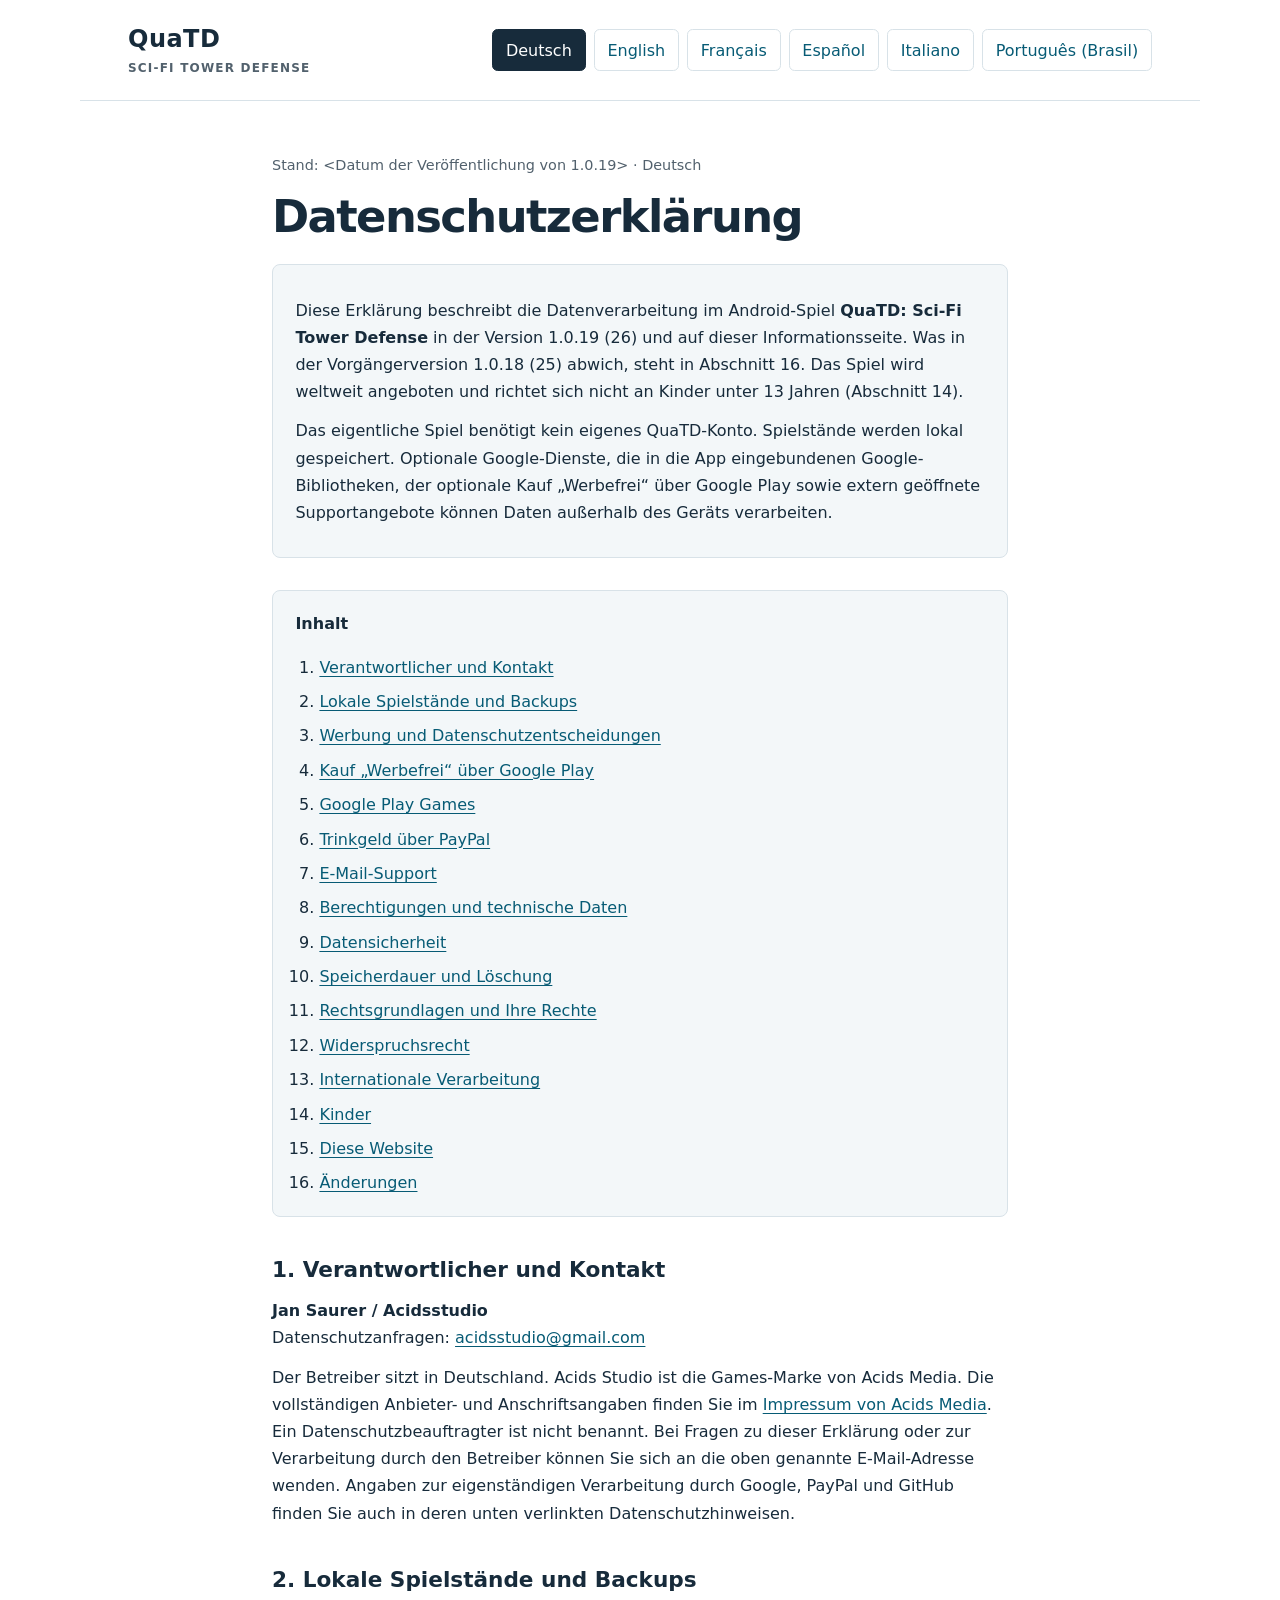
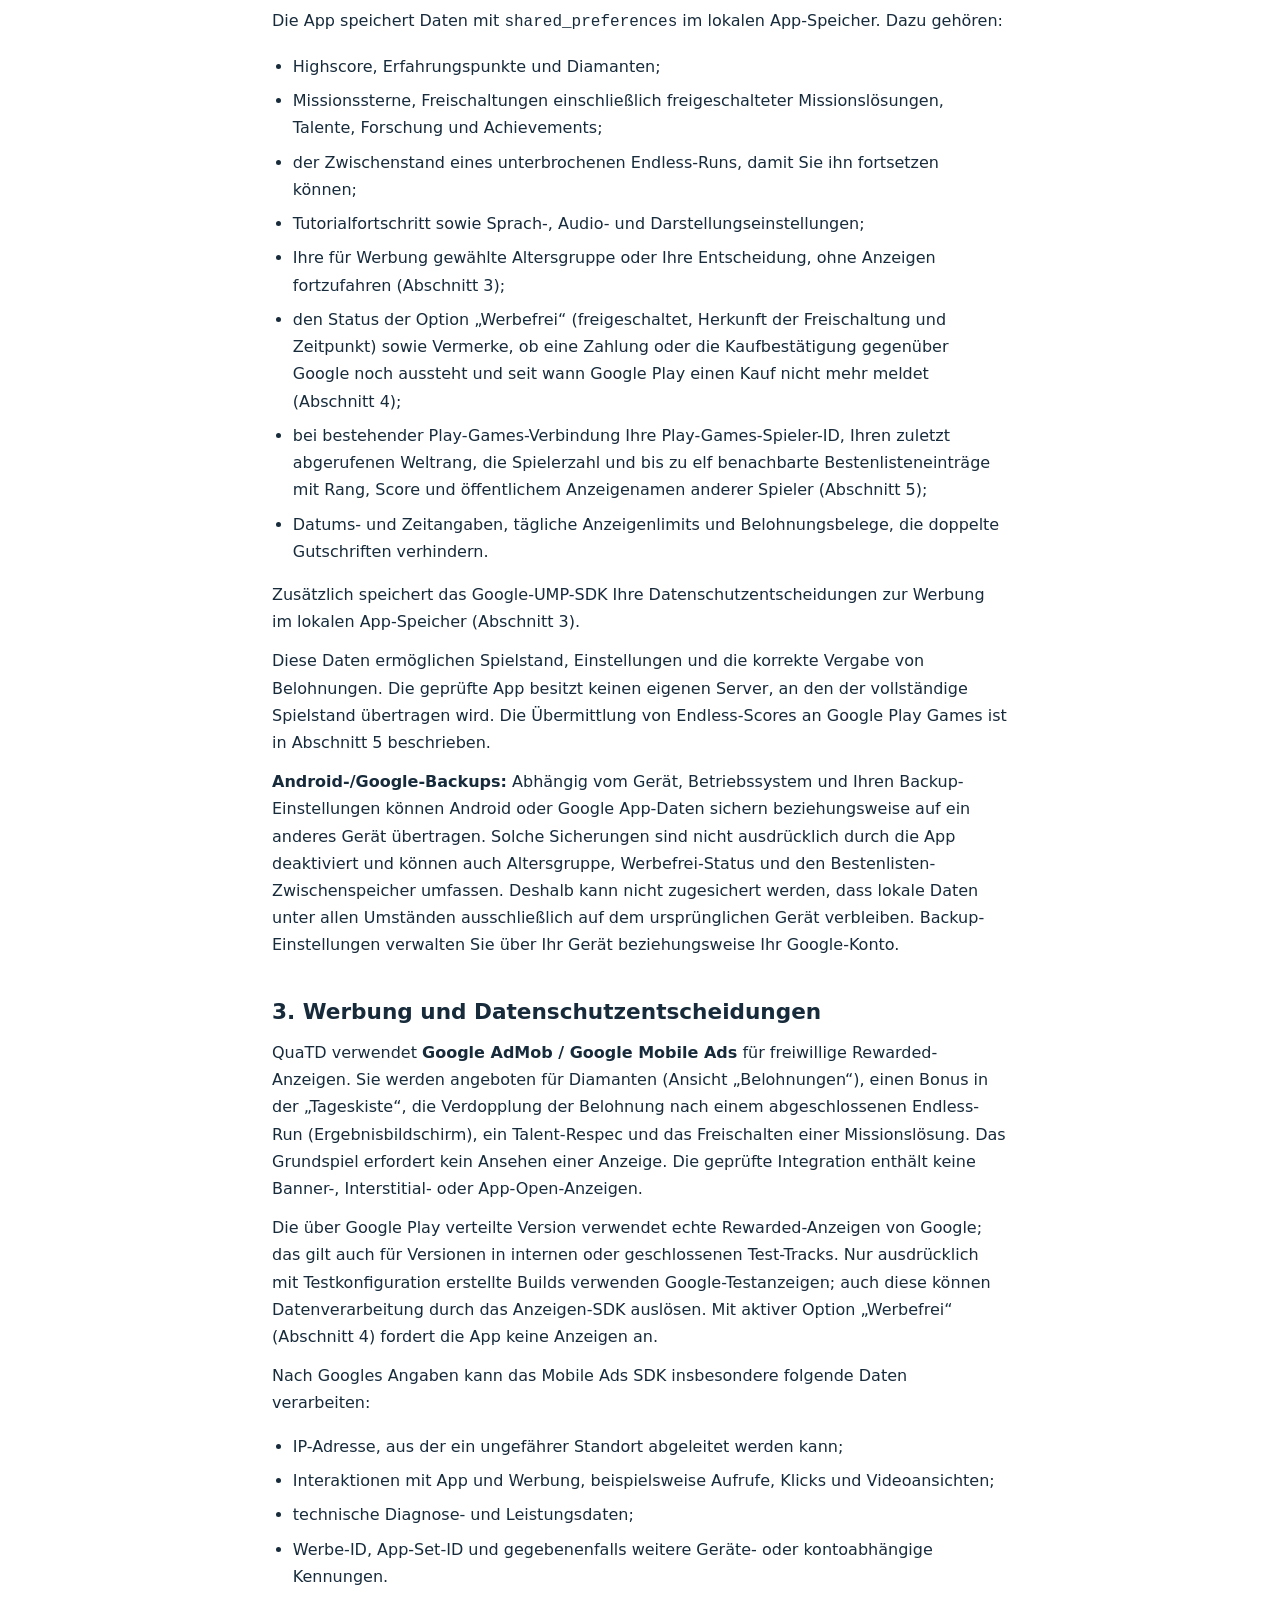
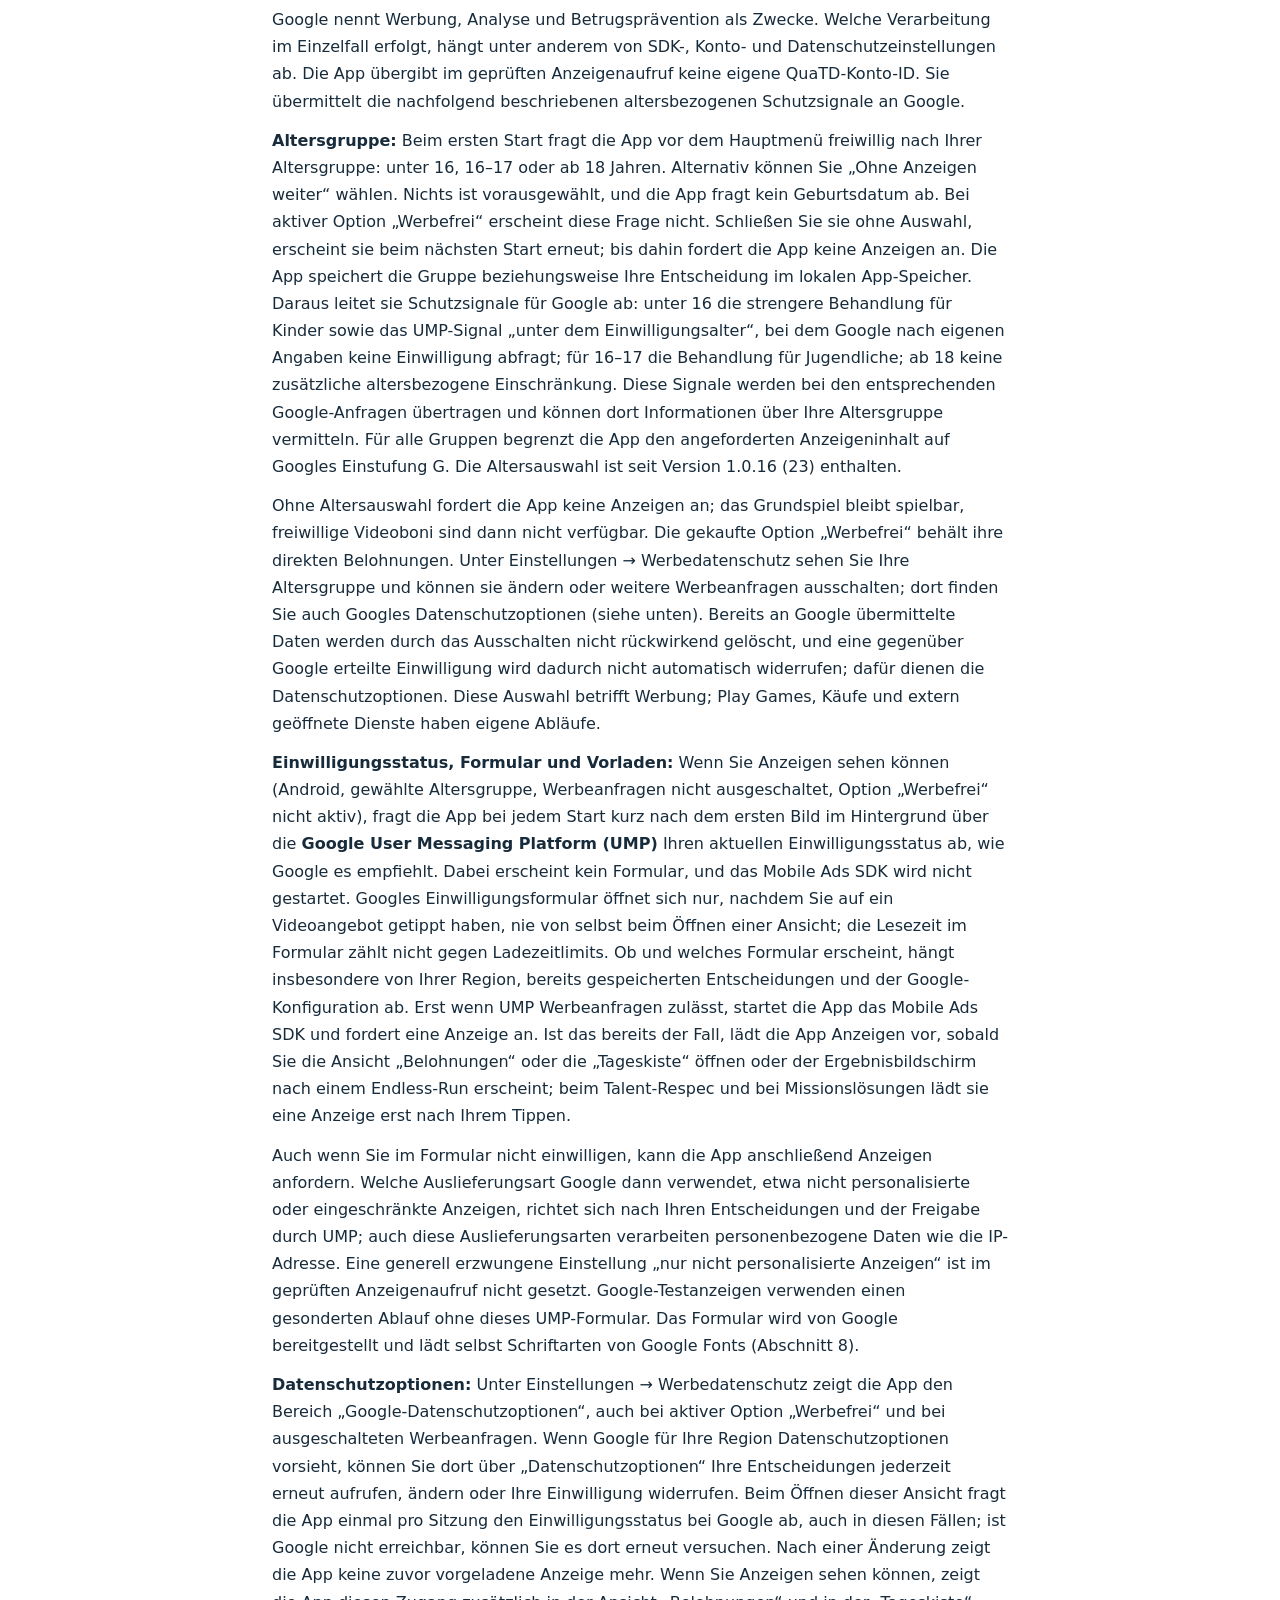
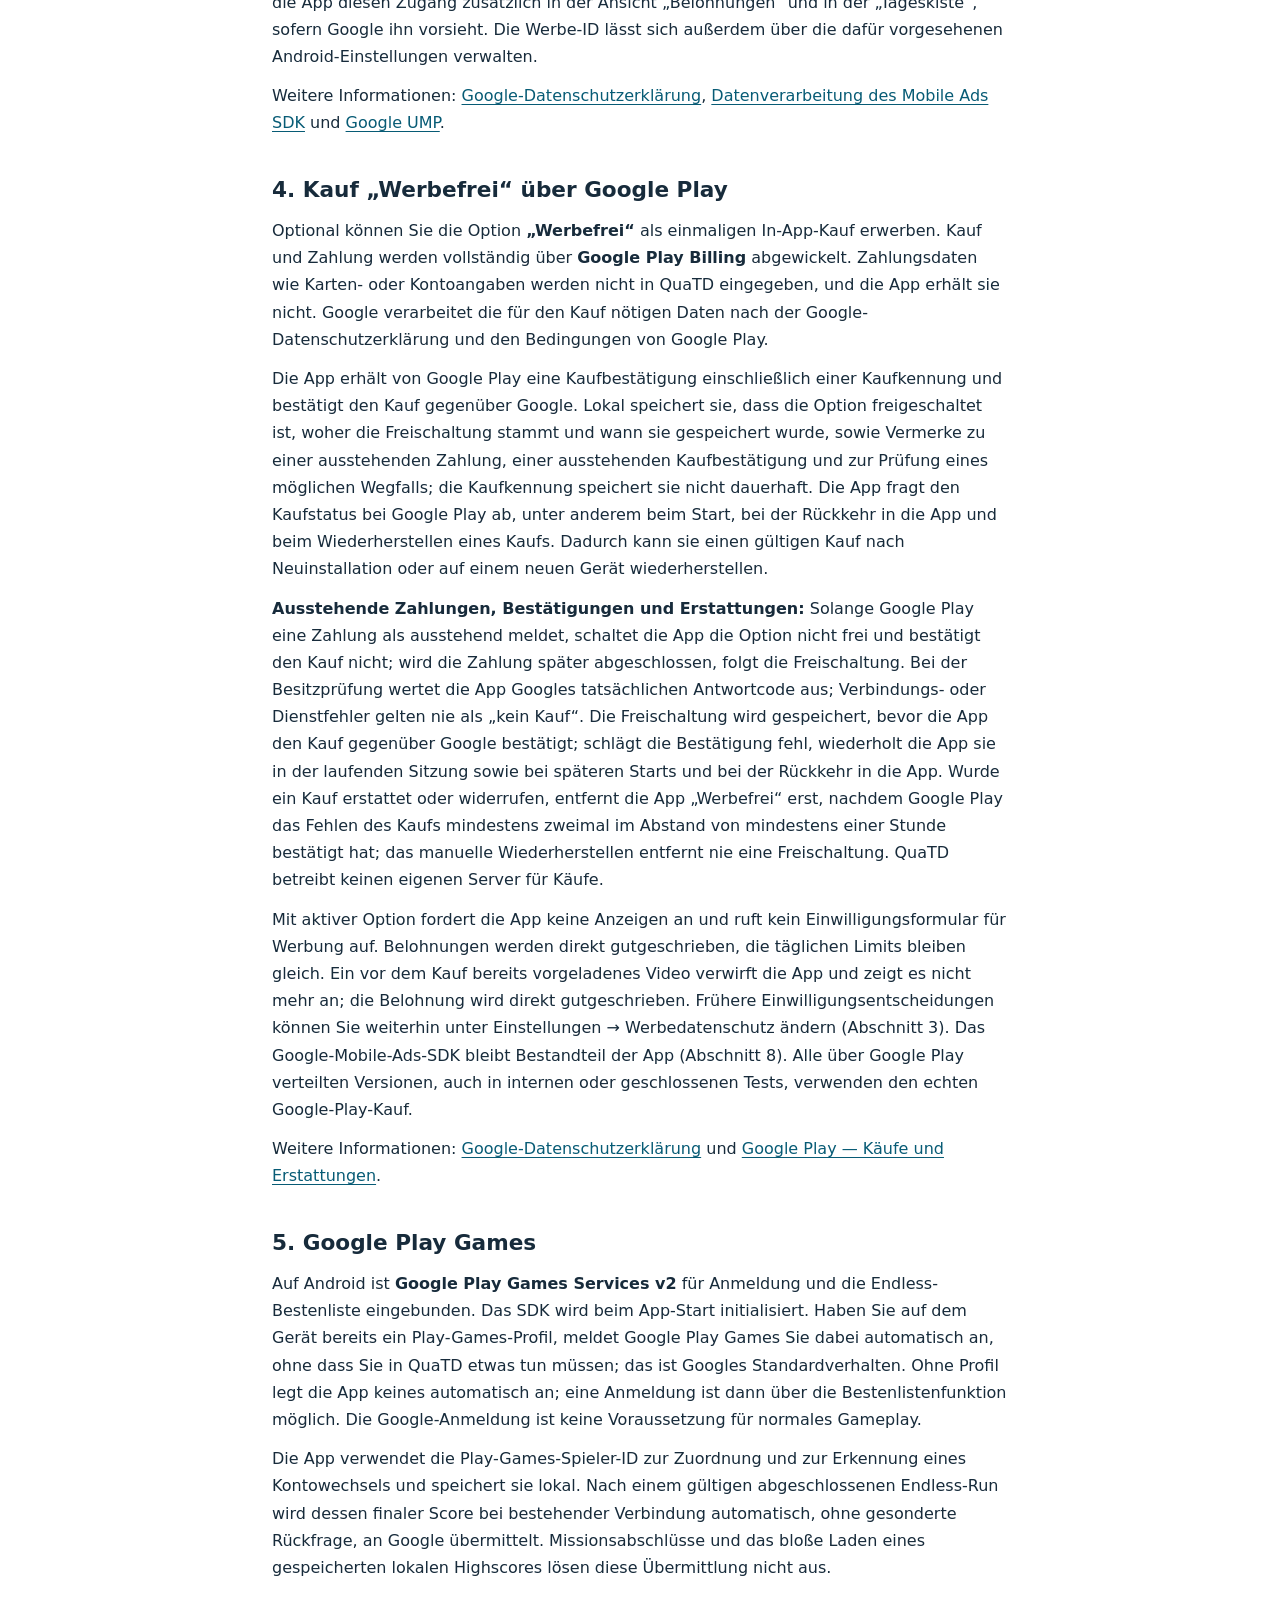
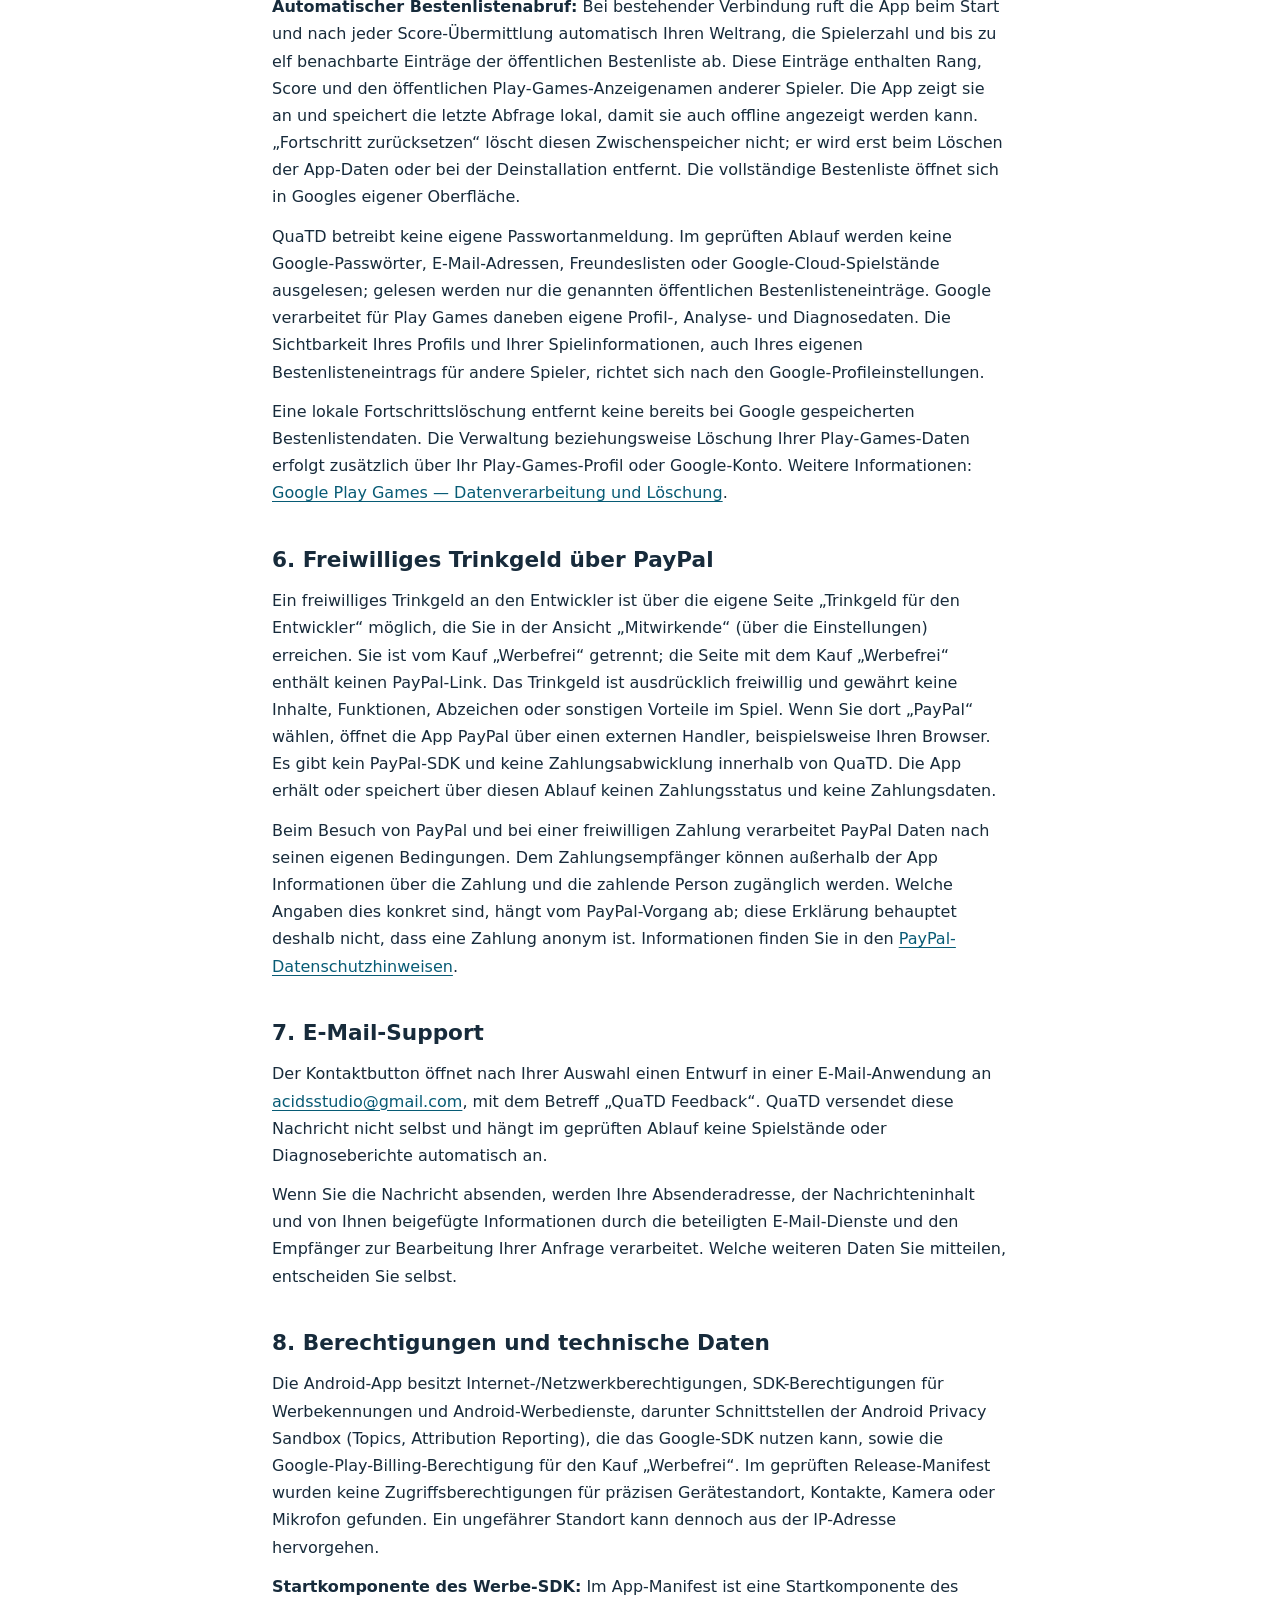
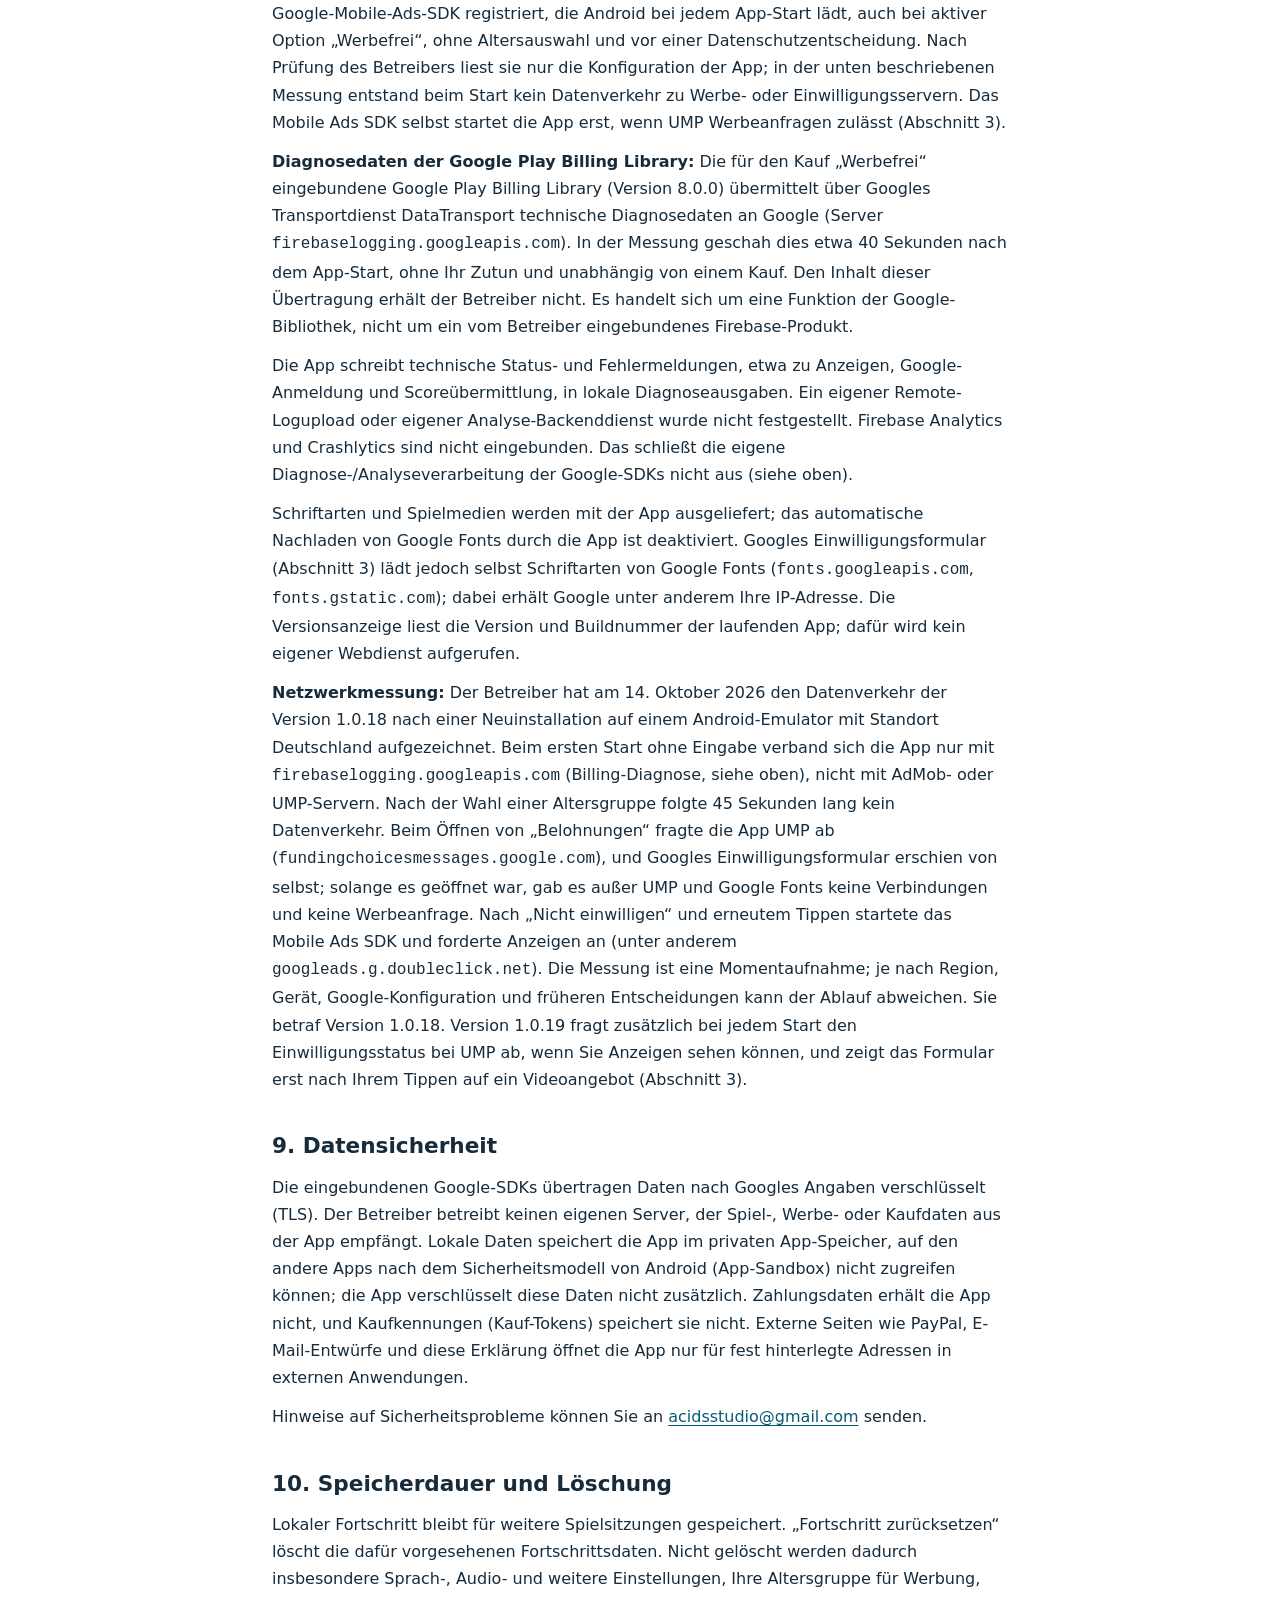
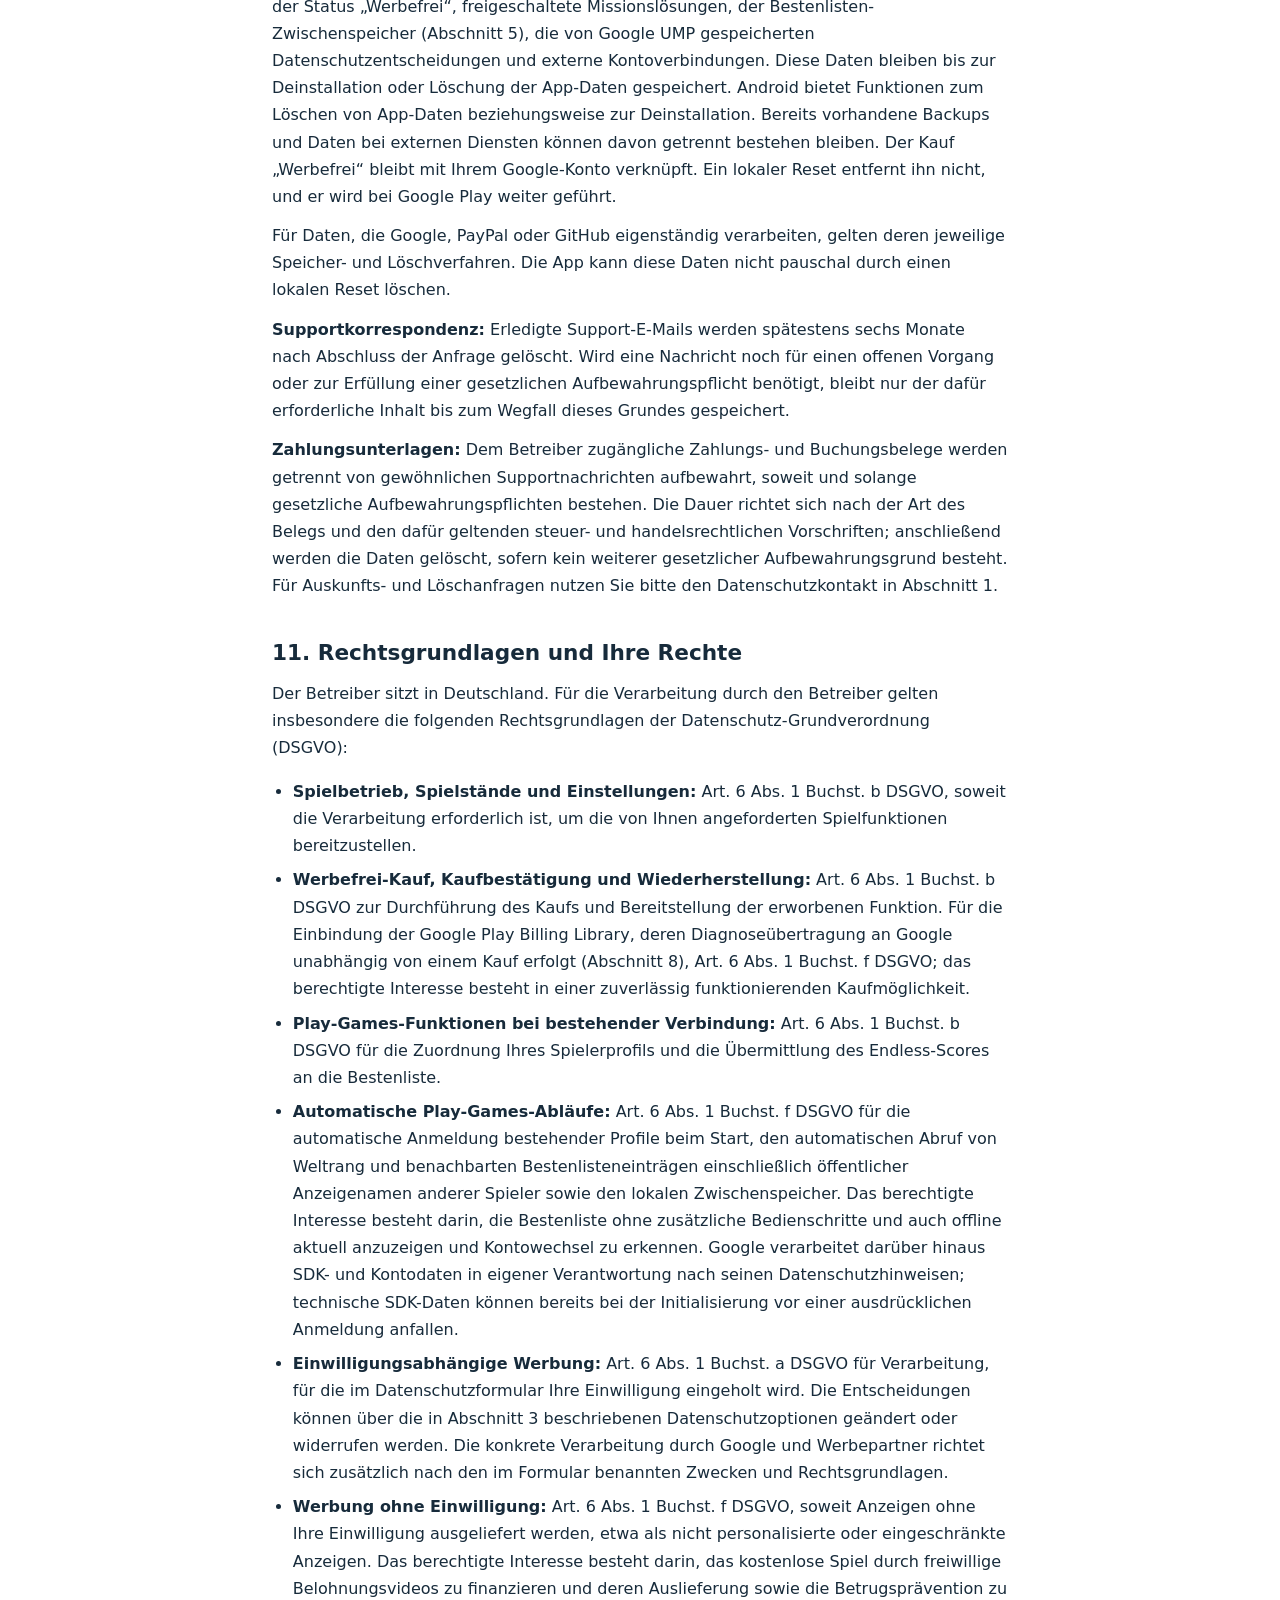
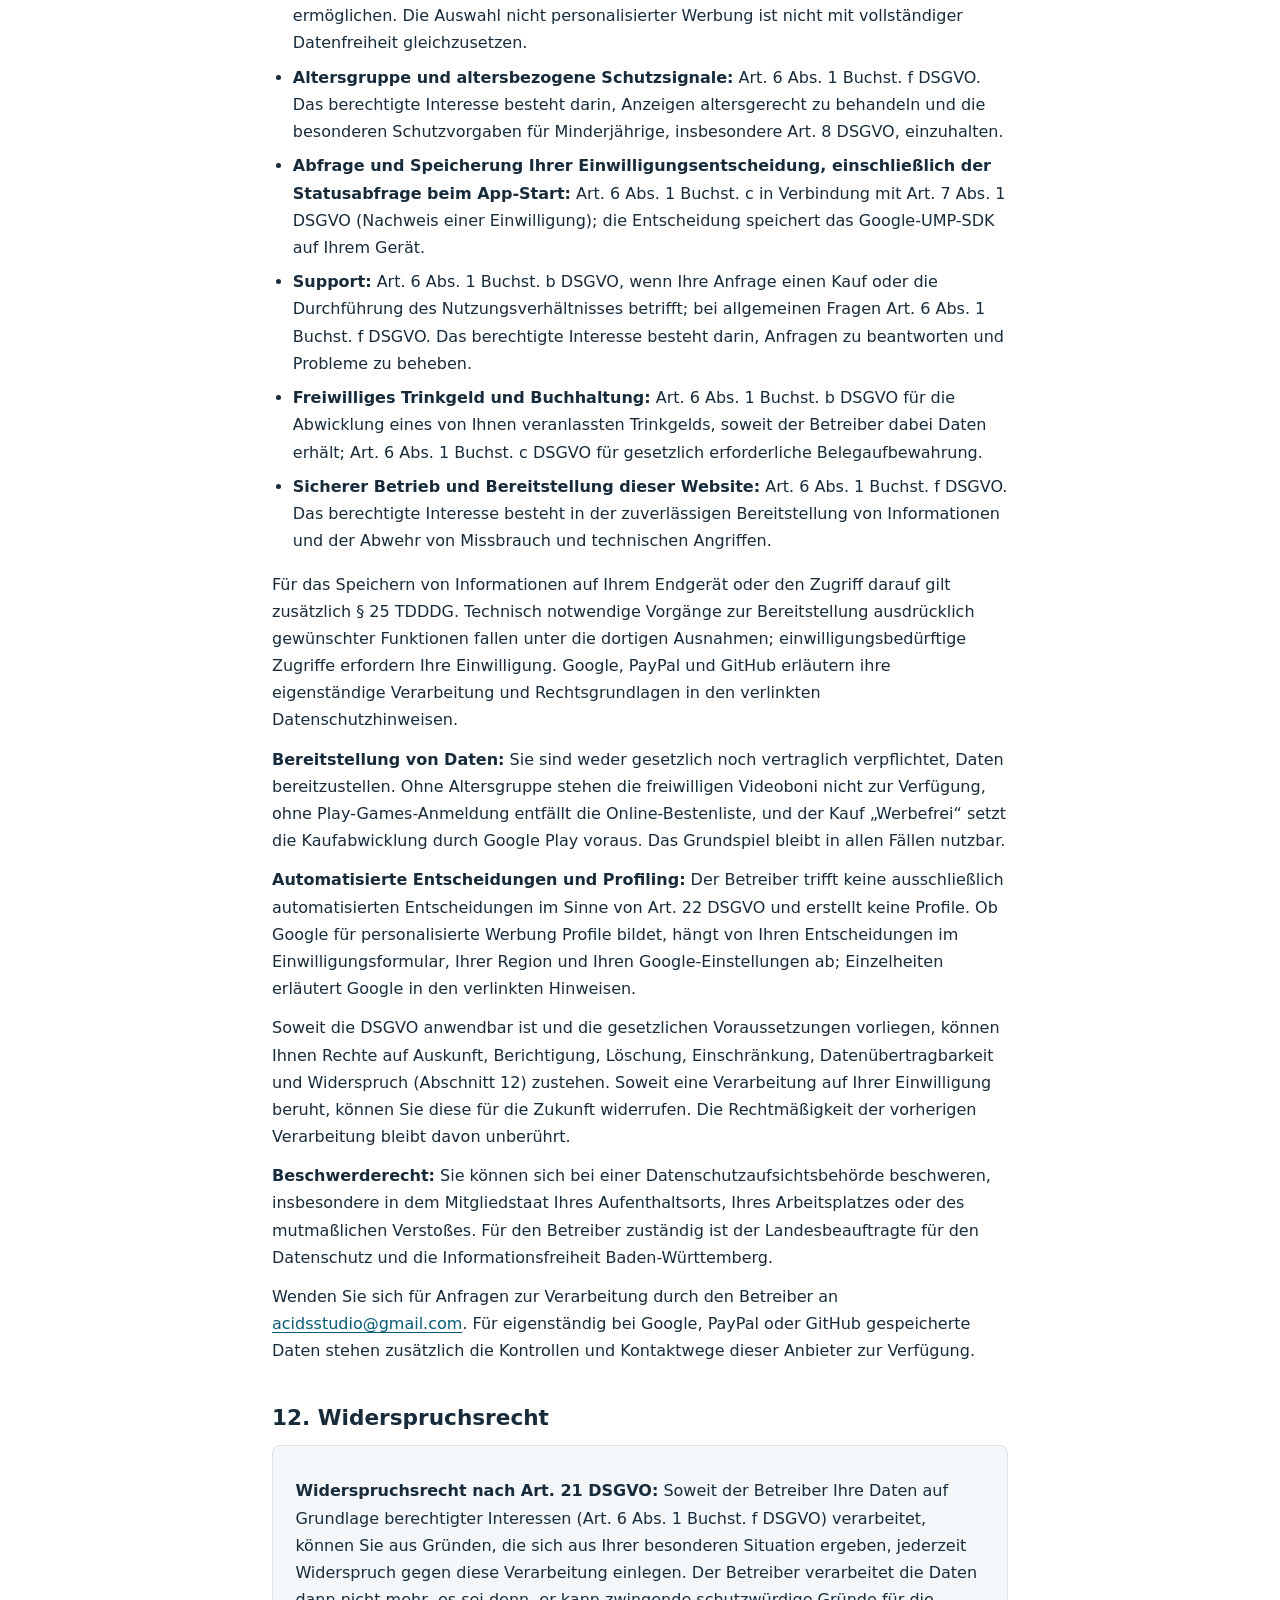
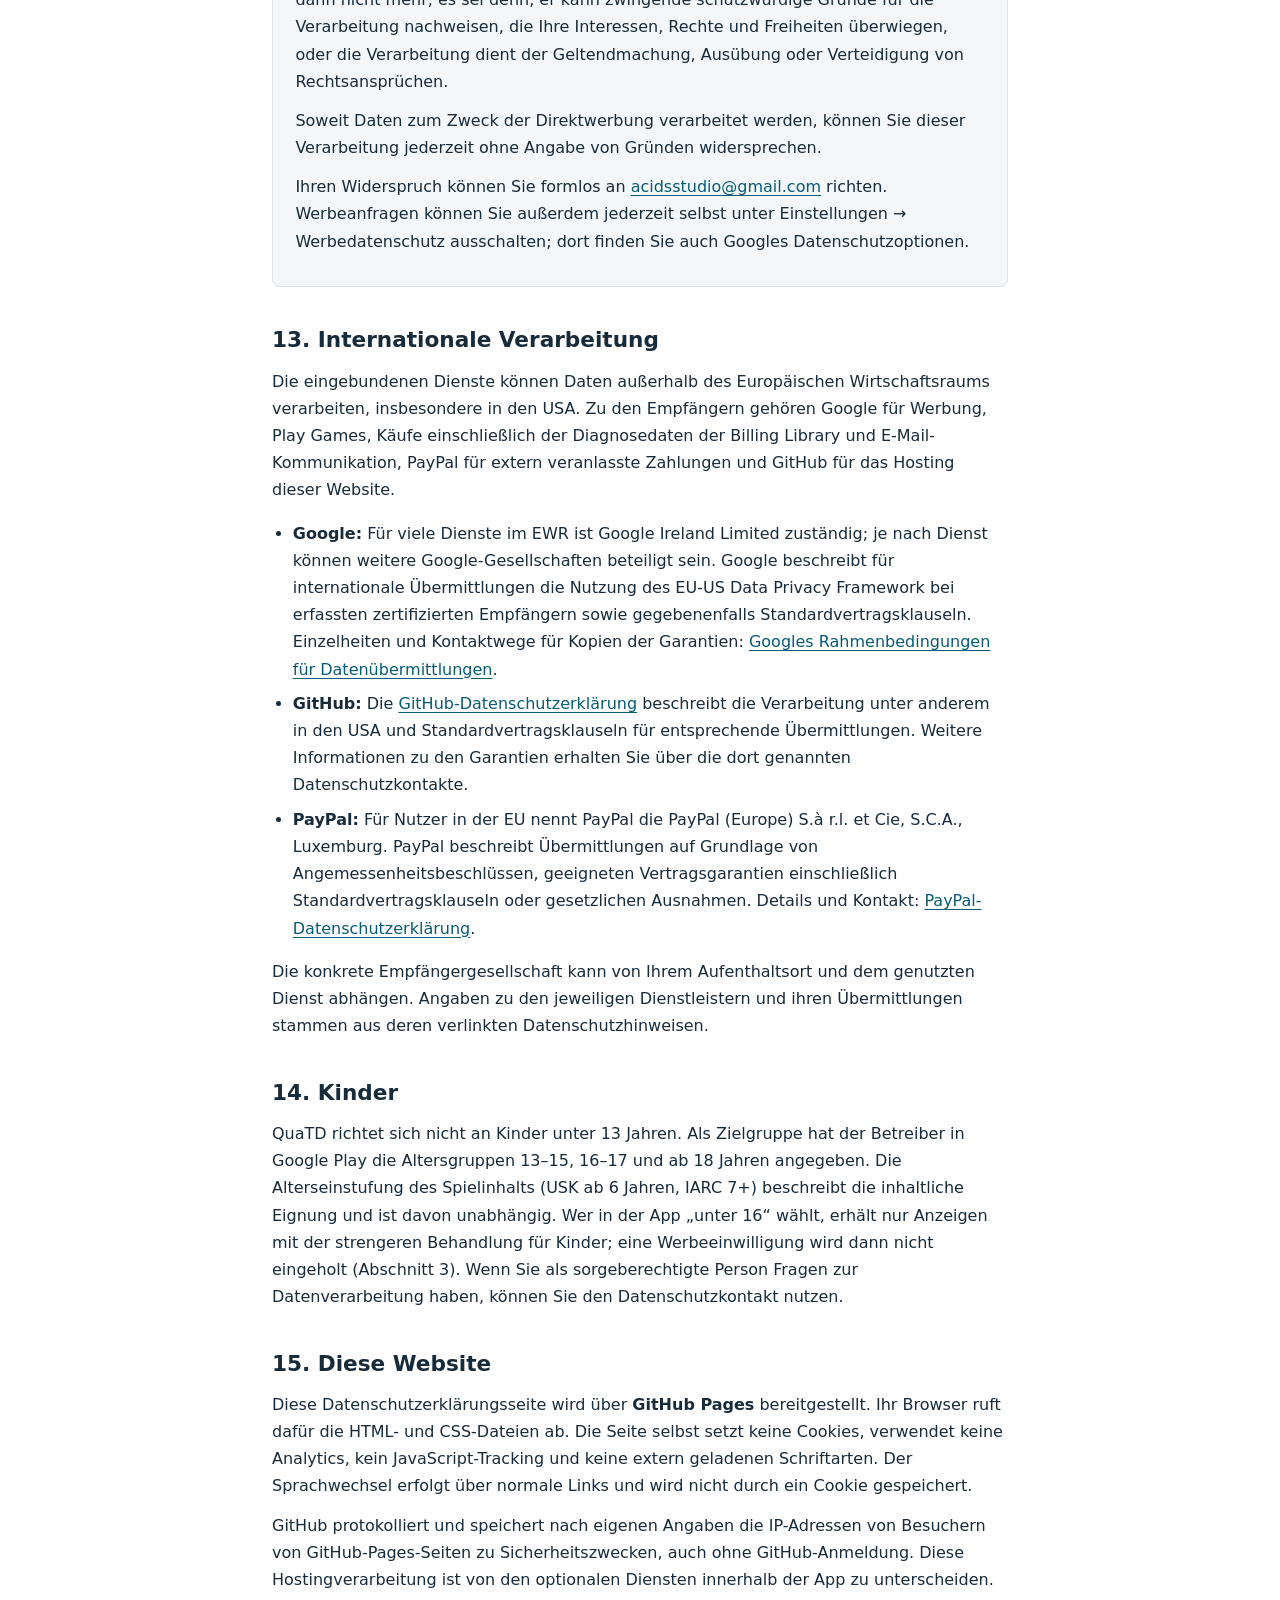
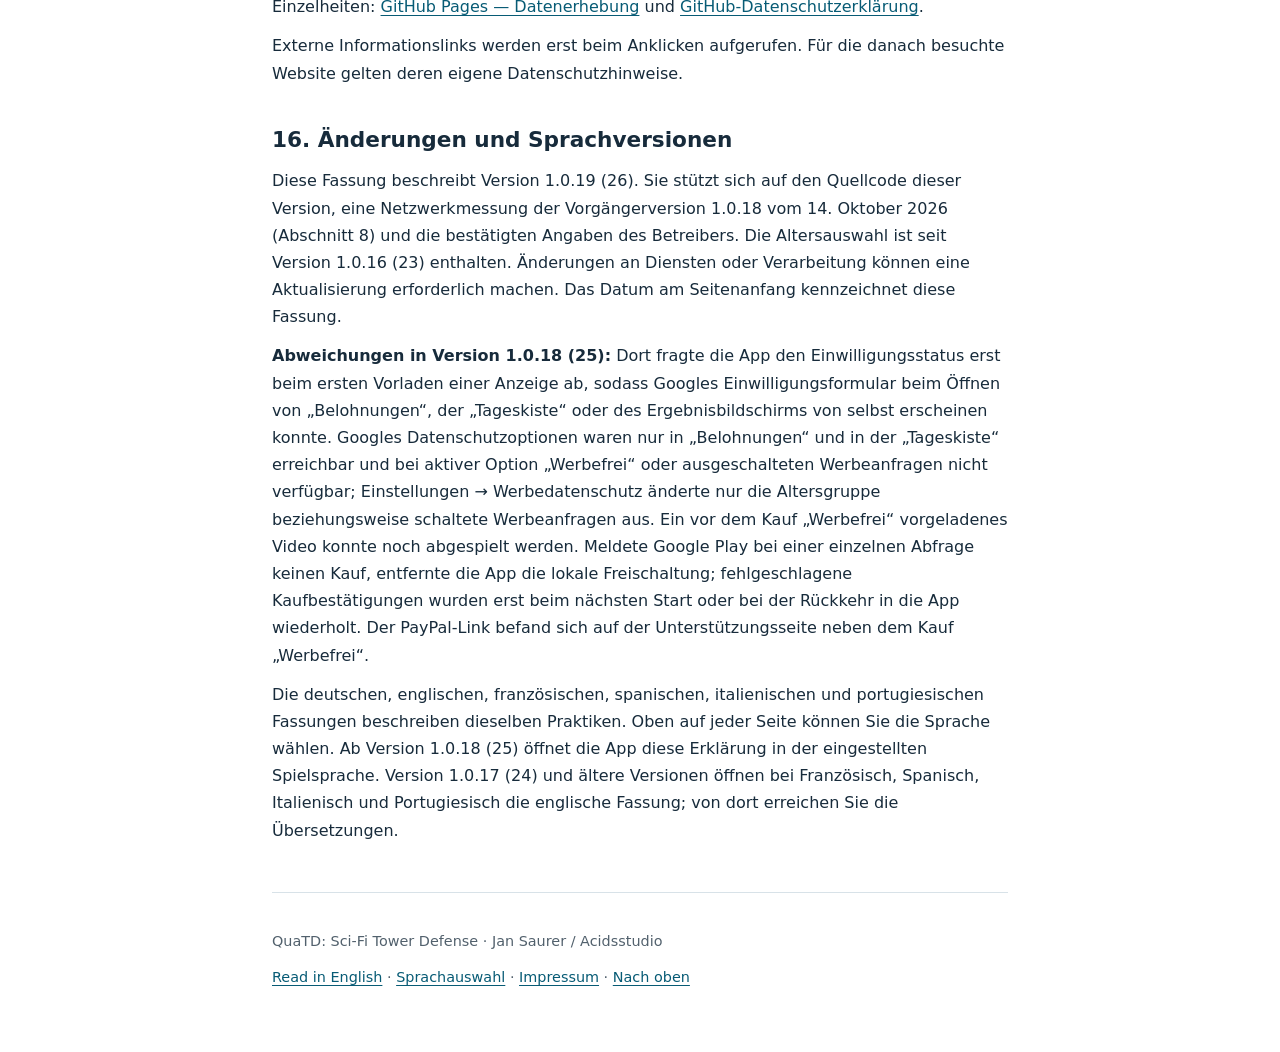
==== commit 7de8bb84: "Update the privacy notice for version 1.0.19 (26) Describe 1.0.19 on top of the 1.0.18 corrections, " ====
--- a/de/index.html
+++ b/de/index.html
@@ -23,28 +23,28 @@
     <nav class="languages" aria-label="Sprache"><a href="../de/" lang="de" hreflang="de" aria-current="page">Deutsch</a><a href="../en/" lang="en" hreflang="en">English</a><a href="../fr/" lang="fr" hreflang="fr">Français</a><a href="../es/" lang="es" hreflang="es">Español</a><a href="../it/" lang="it" hreflang="it">Italiano</a><a href="../pt/" lang="pt-BR" hreflang="pt-BR">Português (Brasil)</a></nav>
   </header>
   <main id="inhalt">
-    <p class="meta">Stand: 14. Oktober 2026 · Deutsch</p>
+    <p class="meta">Stand: &lt;Datum der Veröffentlichung von 1.0.19&gt; · Deutsch</p>
     <h1>Datenschutzerklärung</h1>
-    <div class="intro"><p>Diese Erklärung beschreibt die Datenverarbeitung im Android-Spiel <strong>QuaTD: Sci-Fi Tower Defense</strong> in der über Google Play verteilten Version 1.0.18 (25) und auf dieser Informationsseite. Das Spiel wird weltweit angeboten und richtet sich nicht an Kinder unter 13 Jahren (Abschnitt 14).</p><p>Das eigentliche Spiel benötigt kein eigenes QuaTD-Konto. Spielstände werden lokal gespeichert. Optionale Google-Dienste, die in die App eingebundenen Google-Bibliotheken, der optionale Kauf „Werbefrei“ über Google Play sowie extern geöffnete Supportangebote können Daten außerhalb des Geräts verarbeiten.</p></div>
+    <div class="intro"><p>Diese Erklärung beschreibt die Datenverarbeitung im Android-Spiel <strong>QuaTD: Sci-Fi Tower Defense</strong> in der Version 1.0.19 (26) und auf dieser Informationsseite. Was in der Vorgängerversion 1.0.18 (25) abwich, steht in Abschnitt 16. Das Spiel wird weltweit angeboten und richtet sich nicht an Kinder unter 13 Jahren (Abschnitt 14).</p><p>Das eigentliche Spiel benötigt kein eigenes QuaTD-Konto. Spielstände werden lokal gespeichert. Optionale Google-Dienste, die in die App eingebundenen Google-Bibliotheken, der optionale Kauf „Werbefrei“ über Google Play sowie extern geöffnete Supportangebote können Daten außerhalb des Geräts verarbeiten.</p></div>
     <nav class="toc" aria-label="Inhalt"><strong>Inhalt</strong><ol>
-      <li><a href="#verantwortlicher">Verantwortlicher und Kontakt</a></li><li><a href="#lokal">Lokale Spielstände und Backups</a></li><li><a href="#werbung">Werbung und Datenschutzentscheidungen</a></li><li><a href="#werbefrei">Kauf „Werbefrei“ über Google Play</a></li><li><a href="#play-games">Google Play Games</a></li><li><a href="#paypal">PayPal-Support</a></li><li><a href="#email">E-Mail-Support</a></li><li><a href="#technik">Berechtigungen und technische Daten</a></li><li><a href="#sicherheit">Datensicherheit</a></li><li><a href="#speicherung">Speicherdauer und Löschung</a></li><li><a href="#recht">Rechtsgrundlagen und Ihre Rechte</a></li><li><a href="#widerspruch">Widerspruchsrecht</a></li><li><a href="#international">Internationale Verarbeitung</a></li><li><a href="#kinder">Kinder</a></li><li><a href="#website">Diese Website</a></li><li><a href="#aenderungen">Änderungen</a></li>
+      <li><a href="#verantwortlicher">Verantwortlicher und Kontakt</a></li><li><a href="#lokal">Lokale Spielstände und Backups</a></li><li><a href="#werbung">Werbung und Datenschutzentscheidungen</a></li><li><a href="#werbefrei">Kauf „Werbefrei“ über Google Play</a></li><li><a href="#play-games">Google Play Games</a></li><li><a href="#paypal">Trinkgeld über PayPal</a></li><li><a href="#email">E-Mail-Support</a></li><li><a href="#technik">Berechtigungen und technische Daten</a></li><li><a href="#sicherheit">Datensicherheit</a></li><li><a href="#speicherung">Speicherdauer und Löschung</a></li><li><a href="#recht">Rechtsgrundlagen und Ihre Rechte</a></li><li><a href="#widerspruch">Widerspruchsrecht</a></li><li><a href="#international">Internationale Verarbeitung</a></li><li><a href="#kinder">Kinder</a></li><li><a href="#website">Diese Website</a></li><li><a href="#aenderungen">Änderungen</a></li>
     </ol></nav>
     <section id="verantwortlicher"><h2>1. Verantwortlicher und Kontakt</h2><p><strong>Jan Saurer / Acidsstudio</strong><br>Datenschutzanfragen: <a href="mailto:acidsstudio@gmail.com">acidsstudio@gmail.com</a></p><p>Der Betreiber sitzt in Deutschland. Acids Studio ist die Games-Marke von Acids Media. Die vollständigen Anbieter- und Anschriftsangaben finden Sie im <a href="https://acidsmedia.de/impressum.html">Impressum von Acids Media</a>. Ein Datenschutzbeauftragter ist nicht benannt. Bei Fragen zu dieser Erklärung oder zur Verarbeitung durch den Betreiber können Sie sich an die oben genannte E-Mail-Adresse wenden. Angaben zur eigenständigen Verarbeitung durch Google, PayPal und GitHub finden Sie auch in deren unten verlinkten Datenschutzhinweisen.</p></section>
-    <section id="lokal"><h2>2. Lokale Spielstände und Backups</h2><p>Die App speichert Daten mit <code>shared_preferences</code> im lokalen App-Speicher. Dazu gehören:</p><ul><li>Highscore, Erfahrungspunkte und Diamanten;</li><li>Missionssterne, Freischaltungen einschließlich freigeschalteter Missionslösungen, Talente, Forschung und Achievements;</li><li>der Zwischenstand eines unterbrochenen Endless-Runs, damit Sie ihn fortsetzen können;</li><li>Tutorialfortschritt sowie Sprach-, Audio- und Darstellungseinstellungen;</li><li>Ihre für Werbung gewählte Altersgruppe oder Ihre Entscheidung, ohne Anzeigen fortzufahren (Abschnitt 3);</li><li>den Status der Option „Werbefrei“ (freigeschaltet, Herkunft der Freischaltung und Zeitpunkt);</li><li>bei bestehender Play-Games-Verbindung Ihre Play-Games-Spieler-ID, Ihren zuletzt abgerufenen Weltrang, die Spielerzahl und bis zu elf benachbarte Bestenlisteneinträge mit Rang, Score und öffentlichem Anzeigenamen anderer Spieler (Abschnitt 5);</li><li>Datums- und Zeitangaben, tägliche Anzeigenlimits und Belohnungsbelege, die doppelte Gutschriften verhindern.</li></ul><p>Zusätzlich speichert das Google-UMP-SDK Ihre Datenschutzentscheidungen zur Werbung im lokalen App-Speicher (Abschnitt 3).</p><p>Diese Daten ermöglichen Spielstand, Einstellungen und die korrekte Vergabe von Belohnungen. Die geprüfte App besitzt keinen eigenen Server, an den der vollständige Spielstand übertragen wird. Die Übermittlung von Endless-Scores an Google Play Games ist in Abschnitt 5 beschrieben.</p><p><strong>Android-/Google-Backups:</strong> Abhängig vom Gerät, Betriebssystem und Ihren Backup-Einstellungen können Android oder Google App-Daten sichern beziehungsweise auf ein anderes Gerät übertragen. Solche Sicherungen sind nicht ausdrücklich durch die App deaktiviert und können auch Altersgruppe, Werbefrei-Status und den Bestenlisten-Zwischenspeicher umfassen. Deshalb kann nicht zugesichert werden, dass lokale Daten unter allen Umständen ausschließlich auf dem ursprünglichen Gerät verbleiben. Backup-Einstellungen verwalten Sie über Ihr Gerät beziehungsweise Ihr Google-Konto.</p></section>
-    <section id="werbung"><h2>3. Werbung und Datenschutzentscheidungen</h2><p>QuaTD verwendet <strong>Google AdMob / Google Mobile Ads</strong> für freiwillige Rewarded-Anzeigen. Sie werden angeboten für Diamanten (Ansicht „Belohnungen“), einen Bonus in der „Tageskiste“, die Verdopplung der Belohnung nach einem abgeschlossenen Endless-Run (Ergebnisbildschirm), ein Talent-Respec und das Freischalten einer Missionslösung. Das Grundspiel erfordert kein Ansehen einer Anzeige. Die geprüfte Integration enthält keine Banner-, Interstitial- oder App-Open-Anzeigen.</p><p>Die über Google Play verteilte Version verwendet echte Rewarded-Anzeigen von Google; das gilt auch für Versionen in internen oder geschlossenen Test-Tracks. Nur ausdrücklich mit Testkonfiguration erstellte Builds verwenden Google-Testanzeigen; auch diese können Datenverarbeitung durch das Anzeigen-SDK auslösen. Mit aktiver Option „Werbefrei“ (Abschnitt 4) fordert die App keine Anzeigen an.</p><p>Nach Googles Angaben kann das Mobile Ads SDK insbesondere folgende Daten verarbeiten:</p><ul><li>IP-Adresse, aus der ein ungefährer Standort abgeleitet werden kann;</li><li>Interaktionen mit App und Werbung, beispielsweise Aufrufe, Klicks und Videoansichten;</li><li>technische Diagnose- und Leistungsdaten;</li><li>Werbe-ID, App-Set-ID und gegebenenfalls weitere Geräte- oder kontoabhängige Kennungen.</li></ul><p>Google nennt Werbung, Analyse und Betrugsprävention als Zwecke. Welche Verarbeitung im Einzelfall erfolgt, hängt unter anderem von SDK-, Konto- und Datenschutzeinstellungen ab. Die App übergibt im geprüften Anzeigenaufruf keine eigene QuaTD-Konto-ID. Sie übermittelt die nachfolgend beschriebenen altersbezogenen Schutzsignale an Google.</p><p><strong>Altersgruppe:</strong> Beim ersten Start fragt die App vor dem Hauptmenü freiwillig nach Ihrer Altersgruppe: unter 16, 16–17 oder ab 18 Jahren. Alternativ können Sie „Ohne Anzeigen weiter“ wählen. Nichts ist vorausgewählt, und die App fragt kein Geburtsdatum ab. Bei aktiver Option „Werbefrei“ erscheint diese Frage nicht. Schließen Sie sie ohne Auswahl, erscheint sie beim nächsten Start erneut; bis dahin fordert die App keine Anzeigen an. Die App speichert die Gruppe beziehungsweise Ihre Entscheidung im lokalen App-Speicher. Daraus leitet sie Schutzsignale für Google ab: unter 16 die strengere Behandlung für Kinder sowie das UMP-Signal „unter dem Einwilligungsalter“, bei dem Google nach eigenen Angaben keine Einwilligung abfragt; für 16–17 die Behandlung für Jugendliche; ab 18 keine zusätzliche altersbezogene Einschränkung. Diese Signale werden bei den entsprechenden Google-Anfragen übertragen und können dort Informationen über Ihre Altersgruppe vermitteln. Für alle Gruppen begrenzt die App den angeforderten Anzeigeninhalt auf Googles Einstufung G. Die Altersauswahl ist seit Version 1.0.16 (23) enthalten.</p><p>Ohne Altersauswahl fordert die App keine Anzeigen an; das Grundspiel bleibt spielbar, freiwillige Videoboni sind dann nicht verfügbar. Die gekaufte Option „Werbefrei“ behält ihre direkten Belohnungen. Unter Einstellungen → Werbedatenschutz können Sie in Version 1.0.18 Ihre Altersgruppe ändern oder weitere Werbeanfragen ausschalten; Googles Datenschutzoptionen enthält diese Ansicht in Version 1.0.18 nicht (siehe unten). Bereits an Google übermittelte Daten werden dadurch nicht rückwirkend gelöscht, und eine gegenüber Google erteilte Einwilligung wird durch das Ausschalten nicht automatisch widerrufen. Diese Auswahl betrifft Werbung; Play Games, Käufe und extern geöffnete Dienste haben eigene Abläufe.</p><p><strong>Vorladen und Einwilligungsformular:</strong> Die App lädt Anzeigen vor, sobald Sie die Ansicht „Belohnungen“ oder die „Tageskiste“ öffnen oder der Ergebnisbildschirm nach einem Endless-Run erscheint; dort versucht sie es auch wiederholt. Beim Talent-Respec und bei Missionslösungen lädt sie eine Anzeige erst nach Ihrem Tippen. Vor dem ersten Laden in einer Sitzung fragt die App über die <strong>Google User Messaging Platform (UMP)</strong> Ihren Einwilligungsstatus ab und zeigt bei Bedarf Googles Einwilligungsformular. Das Formular kann deshalb schon beim Öffnen einer dieser Ansichten von selbst erscheinen, nicht erst, wenn Sie auf ein Videoangebot tippen. Ob und welches Formular erscheint, hängt insbesondere von Ihrer Region, bereits gespeicherten Entscheidungen und der Google-Konfiguration ab. Erst wenn UMP Werbeanfragen zulässt, startet die App das Mobile Ads SDK und fordert eine Anzeige an. Bleibt das Formular länger als etwa 30 Sekunden geöffnet, ist das Video danach zunächst nicht verfügbar und kann erneut angefordert werden.</p><p>Auch wenn Sie im Formular nicht einwilligen, kann die App anschließend Anzeigen anfordern. Welche Auslieferungsart Google dann verwendet, etwa nicht personalisierte oder eingeschränkte Anzeigen, richtet sich nach Ihren Entscheidungen und der Freigabe durch UMP; auch diese Auslieferungsarten verarbeiten personenbezogene Daten wie die IP-Adresse. Eine generell erzwungene Einstellung „nur nicht personalisierte Anzeigen“ ist im geprüften Anzeigenaufruf nicht gesetzt. Google-Testanzeigen verwenden einen gesonderten Ablauf ohne dieses UMP-Formular. Das Formular wird von Google bereitgestellt und lädt selbst Schriftarten von Google Fonts (Abschnitt 8).</p><p><strong>Datenschutzoptionen in Version 1.0.18:</strong> Wenn Google für Ihre Region Datenschutzoptionen vorsieht, zeigt die App in den Ansichten „Belohnungen“ und „Tageskiste“ die Schaltfläche „Datenschutzoptionen“. Dort können Sie Ihre Entscheidungen erneut aufrufen, ändern oder Ihre Einwilligung widerrufen. Die Schaltfläche erscheint, sobald die App in der laufenden Sitzung beim Vorladen den Einwilligungsstatus abgefragt hat. Bei aktiver Option „Werbefrei“ und bei ausgeschalteten Werbeanfragen zeigt Version 1.0.18 sie nicht; die App fordert dann auch keine Anzeigen an. Unabhängig davon entfernt das Löschen der App-Daten in den Android-Einstellungen auch die von UMP gespeicherten Entscheidungen, allerdings zusammen mit Ihrem lokalen Spielstand. Die Werbe-ID lässt sich außerdem über die dafür vorgesehenen Android-Einstellungen verwalten.</p><p>Weitere Informationen: <a href="https://policies.google.com/privacy">Google-Datenschutzerklärung</a>, <a href="https://developers.google.com/admob/android/privacy/play-data-disclosure">Datenverarbeitung des Mobile Ads SDK</a> und <a href="https://developers.google.com/admob/flutter/privacy">Google UMP</a>.</p></section>
-    <section id="werbefrei"><h2>4. Kauf „Werbefrei“ über Google Play</h2><p>Optional können Sie die Option <strong>„Werbefrei“</strong> als einmaligen In-App-Kauf erwerben. Kauf und Zahlung werden vollständig über <strong>Google Play Billing</strong> abgewickelt. Zahlungsdaten wie Karten- oder Kontoangaben werden nicht in QuaTD eingegeben, und die App erhält sie nicht. Google verarbeitet die für den Kauf nötigen Daten nach der Google-Datenschutzerklärung und den Bedingungen von Google Play.</p><p>Die App erhält von Google Play eine Kaufbestätigung einschließlich einer Kaufkennung und bestätigt den Kauf gegenüber Google. Lokal speichert sie nur, dass die Option freigeschaltet ist, woher die Freischaltung stammt und wann sie gespeichert wurde; die Kaufkennung speichert sie nicht. Ein Kauf, dessen Zahlung noch aussteht, schaltet die Option nicht frei. Die App fragt den Kaufstatus bei Google Play ab, unter anderem beim Start, bei der Rückkehr in die App und beim Wiederherstellen eines Kaufs. Dadurch kann sie einen gültigen Kauf nach Neuinstallation oder auf einem neuen Gerät wiederherstellen. Meldet Google Play bei einer Abfrage keinen Kauf, etwa nach einer Erstattung, entfernt Version 1.0.18 die lokale Freischaltung; ein weiterhin gültiger Kauf wird bei der nächsten erfolgreichen Abfrage wiederhergestellt. QuaTD betreibt keinen eigenen Server für Käufe.</p><p>Mit aktiver Option fordert die App keine Anzeigen an und ruft kein Einwilligungsformular für Werbung auf. Belohnungen werden direkt gutgeschrieben, die täglichen Limits bleiben gleich. War vor dem Kauf in einer noch geöffneten Ansicht bereits ein Video vorgeladen, kann Version 1.0.18 dieses Video noch abspielen. Das Google-Mobile-Ads-SDK bleibt Bestandteil der App (Abschnitt 8). Alle über Google Play verteilten Versionen, auch in internen oder geschlossenen Tests, verwenden den echten Google-Play-Kauf.</p><p>Weitere Informationen: <a href="https://policies.google.com/privacy">Google-Datenschutzerklärung</a> und <a href="https://support.google.com/googleplay/answer/2479637">Google Play — Käufe und Erstattungen</a>.</p></section>
+    <section id="lokal"><h2>2. Lokale Spielstände und Backups</h2><p>Die App speichert Daten mit <code>shared_preferences</code> im lokalen App-Speicher. Dazu gehören:</p><ul><li>Highscore, Erfahrungspunkte und Diamanten;</li><li>Missionssterne, Freischaltungen einschließlich freigeschalteter Missionslösungen, Talente, Forschung und Achievements;</li><li>der Zwischenstand eines unterbrochenen Endless-Runs, damit Sie ihn fortsetzen können;</li><li>Tutorialfortschritt sowie Sprach-, Audio- und Darstellungseinstellungen;</li><li>Ihre für Werbung gewählte Altersgruppe oder Ihre Entscheidung, ohne Anzeigen fortzufahren (Abschnitt 3);</li><li>den Status der Option „Werbefrei“ (freigeschaltet, Herkunft der Freischaltung und Zeitpunkt) sowie Vermerke, ob eine Zahlung oder die Kaufbestätigung gegenüber Google noch aussteht und seit wann Google Play einen Kauf nicht mehr meldet (Abschnitt 4);</li><li>bei bestehender Play-Games-Verbindung Ihre Play-Games-Spieler-ID, Ihren zuletzt abgerufenen Weltrang, die Spielerzahl und bis zu elf benachbarte Bestenlisteneinträge mit Rang, Score und öffentlichem Anzeigenamen anderer Spieler (Abschnitt 5);</li><li>Datums- und Zeitangaben, tägliche Anzeigenlimits und Belohnungsbelege, die doppelte Gutschriften verhindern.</li></ul><p>Zusätzlich speichert das Google-UMP-SDK Ihre Datenschutzentscheidungen zur Werbung im lokalen App-Speicher (Abschnitt 3).</p><p>Diese Daten ermöglichen Spielstand, Einstellungen und die korrekte Vergabe von Belohnungen. Die geprüfte App besitzt keinen eigenen Server, an den der vollständige Spielstand übertragen wird. Die Übermittlung von Endless-Scores an Google Play Games ist in Abschnitt 5 beschrieben.</p><p><strong>Android-/Google-Backups:</strong> Abhängig vom Gerät, Betriebssystem und Ihren Backup-Einstellungen können Android oder Google App-Daten sichern beziehungsweise auf ein anderes Gerät übertragen. Solche Sicherungen sind nicht ausdrücklich durch die App deaktiviert und können auch Altersgruppe, Werbefrei-Status und den Bestenlisten-Zwischenspeicher umfassen. Deshalb kann nicht zugesichert werden, dass lokale Daten unter allen Umständen ausschließlich auf dem ursprünglichen Gerät verbleiben. Backup-Einstellungen verwalten Sie über Ihr Gerät beziehungsweise Ihr Google-Konto.</p></section>
+    <section id="werbung"><h2>3. Werbung und Datenschutzentscheidungen</h2><p>QuaTD verwendet <strong>Google AdMob / Google Mobile Ads</strong> für freiwillige Rewarded-Anzeigen. Sie werden angeboten für Diamanten (Ansicht „Belohnungen“), einen Bonus in der „Tageskiste“, die Verdopplung der Belohnung nach einem abgeschlossenen Endless-Run (Ergebnisbildschirm), ein Talent-Respec und das Freischalten einer Missionslösung. Das Grundspiel erfordert kein Ansehen einer Anzeige. Die geprüfte Integration enthält keine Banner-, Interstitial- oder App-Open-Anzeigen.</p><p>Die über Google Play verteilte Version verwendet echte Rewarded-Anzeigen von Google; das gilt auch für Versionen in internen oder geschlossenen Test-Tracks. Nur ausdrücklich mit Testkonfiguration erstellte Builds verwenden Google-Testanzeigen; auch diese können Datenverarbeitung durch das Anzeigen-SDK auslösen. Mit aktiver Option „Werbefrei“ (Abschnitt 4) fordert die App keine Anzeigen an.</p><p>Nach Googles Angaben kann das Mobile Ads SDK insbesondere folgende Daten verarbeiten:</p><ul><li>IP-Adresse, aus der ein ungefährer Standort abgeleitet werden kann;</li><li>Interaktionen mit App und Werbung, beispielsweise Aufrufe, Klicks und Videoansichten;</li><li>technische Diagnose- und Leistungsdaten;</li><li>Werbe-ID, App-Set-ID und gegebenenfalls weitere Geräte- oder kontoabhängige Kennungen.</li></ul><p>Google nennt Werbung, Analyse und Betrugsprävention als Zwecke. Welche Verarbeitung im Einzelfall erfolgt, hängt unter anderem von SDK-, Konto- und Datenschutzeinstellungen ab. Die App übergibt im geprüften Anzeigenaufruf keine eigene QuaTD-Konto-ID. Sie übermittelt die nachfolgend beschriebenen altersbezogenen Schutzsignale an Google.</p><p><strong>Altersgruppe:</strong> Beim ersten Start fragt die App vor dem Hauptmenü freiwillig nach Ihrer Altersgruppe: unter 16, 16–17 oder ab 18 Jahren. Alternativ können Sie „Ohne Anzeigen weiter“ wählen. Nichts ist vorausgewählt, und die App fragt kein Geburtsdatum ab. Bei aktiver Option „Werbefrei“ erscheint diese Frage nicht. Schließen Sie sie ohne Auswahl, erscheint sie beim nächsten Start erneut; bis dahin fordert die App keine Anzeigen an. Die App speichert die Gruppe beziehungsweise Ihre Entscheidung im lokalen App-Speicher. Daraus leitet sie Schutzsignale für Google ab: unter 16 die strengere Behandlung für Kinder sowie das UMP-Signal „unter dem Einwilligungsalter“, bei dem Google nach eigenen Angaben keine Einwilligung abfragt; für 16–17 die Behandlung für Jugendliche; ab 18 keine zusätzliche altersbezogene Einschränkung. Diese Signale werden bei den entsprechenden Google-Anfragen übertragen und können dort Informationen über Ihre Altersgruppe vermitteln. Für alle Gruppen begrenzt die App den angeforderten Anzeigeninhalt auf Googles Einstufung G. Die Altersauswahl ist seit Version 1.0.16 (23) enthalten.</p><p>Ohne Altersauswahl fordert die App keine Anzeigen an; das Grundspiel bleibt spielbar, freiwillige Videoboni sind dann nicht verfügbar. Die gekaufte Option „Werbefrei“ behält ihre direkten Belohnungen. Unter Einstellungen → Werbedatenschutz sehen Sie Ihre Altersgruppe und können sie ändern oder weitere Werbeanfragen ausschalten; dort finden Sie auch Googles Datenschutzoptionen (siehe unten). Bereits an Google übermittelte Daten werden durch das Ausschalten nicht rückwirkend gelöscht, und eine gegenüber Google erteilte Einwilligung wird dadurch nicht automatisch widerrufen; dafür dienen die Datenschutzoptionen. Diese Auswahl betrifft Werbung; Play Games, Käufe und extern geöffnete Dienste haben eigene Abläufe.</p><p><strong>Einwilligungsstatus, Formular und Vorladen:</strong> Wenn Sie Anzeigen sehen können (Android, gewählte Altersgruppe, Werbeanfragen nicht ausgeschaltet, Option „Werbefrei“ nicht aktiv), fragt die App bei jedem Start kurz nach dem ersten Bild im Hintergrund über die <strong>Google User Messaging Platform (UMP)</strong> Ihren aktuellen Einwilligungsstatus ab, wie Google es empfiehlt. Dabei erscheint kein Formular, und das Mobile Ads SDK wird nicht gestartet. Googles Einwilligungsformular öffnet sich nur, nachdem Sie auf ein Videoangebot getippt haben, nie von selbst beim Öffnen einer Ansicht; die Lesezeit im Formular zählt nicht gegen Ladezeitlimits. Ob und welches Formular erscheint, hängt insbesondere von Ihrer Region, bereits gespeicherten Entscheidungen und der Google-Konfiguration ab. Erst wenn UMP Werbeanfragen zulässt, startet die App das Mobile Ads SDK und fordert eine Anzeige an. Ist das bereits der Fall, lädt die App Anzeigen vor, sobald Sie die Ansicht „Belohnungen“ oder die „Tageskiste“ öffnen oder der Ergebnisbildschirm nach einem Endless-Run erscheint; beim Talent-Respec und bei Missionslösungen lädt sie eine Anzeige erst nach Ihrem Tippen.</p><p>Auch wenn Sie im Formular nicht einwilligen, kann die App anschließend Anzeigen anfordern. Welche Auslieferungsart Google dann verwendet, etwa nicht personalisierte oder eingeschränkte Anzeigen, richtet sich nach Ihren Entscheidungen und der Freigabe durch UMP; auch diese Auslieferungsarten verarbeiten personenbezogene Daten wie die IP-Adresse. Eine generell erzwungene Einstellung „nur nicht personalisierte Anzeigen“ ist im geprüften Anzeigenaufruf nicht gesetzt. Google-Testanzeigen verwenden einen gesonderten Ablauf ohne dieses UMP-Formular. Das Formular wird von Google bereitgestellt und lädt selbst Schriftarten von Google Fonts (Abschnitt 8).</p><p><strong>Datenschutzoptionen:</strong> Unter Einstellungen → Werbedatenschutz zeigt die App den Bereich „Google-Datenschutzoptionen“, auch bei aktiver Option „Werbefrei“ und bei ausgeschalteten Werbeanfragen. Wenn Google für Ihre Region Datenschutzoptionen vorsieht, können Sie dort über „Datenschutzoptionen“ Ihre Entscheidungen jederzeit erneut aufrufen, ändern oder Ihre Einwilligung widerrufen. Beim Öffnen dieser Ansicht fragt die App einmal pro Sitzung den Einwilligungsstatus bei Google ab, auch in diesen Fällen; ist Google nicht erreichbar, können Sie es dort erneut versuchen. Nach einer Änderung zeigt die App keine zuvor vorgeladene Anzeige mehr. Wenn Sie Anzeigen sehen können, zeigt die App diesen Zugang zusätzlich in der Ansicht „Belohnungen“ und in der „Tageskiste“, sofern Google ihn vorsieht. Die Werbe-ID lässt sich außerdem über die dafür vorgesehenen Android-Einstellungen verwalten.</p><p>Weitere Informationen: <a href="https://policies.google.com/privacy">Google-Datenschutzerklärung</a>, <a href="https://developers.google.com/admob/android/privacy/play-data-disclosure">Datenverarbeitung des Mobile Ads SDK</a> und <a href="https://developers.google.com/admob/flutter/privacy">Google UMP</a>.</p></section>
+    <section id="werbefrei"><h2>4. Kauf „Werbefrei“ über Google Play</h2><p>Optional können Sie die Option <strong>„Werbefrei“</strong> als einmaligen In-App-Kauf erwerben. Kauf und Zahlung werden vollständig über <strong>Google Play Billing</strong> abgewickelt. Zahlungsdaten wie Karten- oder Kontoangaben werden nicht in QuaTD eingegeben, und die App erhält sie nicht. Google verarbeitet die für den Kauf nötigen Daten nach der Google-Datenschutzerklärung und den Bedingungen von Google Play.</p><p>Die App erhält von Google Play eine Kaufbestätigung einschließlich einer Kaufkennung und bestätigt den Kauf gegenüber Google. Lokal speichert sie, dass die Option freigeschaltet ist, woher die Freischaltung stammt und wann sie gespeichert wurde, sowie Vermerke zu einer ausstehenden Zahlung, einer ausstehenden Kaufbestätigung und zur Prüfung eines möglichen Wegfalls; die Kaufkennung speichert sie nicht dauerhaft. Die App fragt den Kaufstatus bei Google Play ab, unter anderem beim Start, bei der Rückkehr in die App und beim Wiederherstellen eines Kaufs. Dadurch kann sie einen gültigen Kauf nach Neuinstallation oder auf einem neuen Gerät wiederherstellen.</p><p><strong>Ausstehende Zahlungen, Bestätigungen und Erstattungen:</strong> Solange Google Play eine Zahlung als ausstehend meldet, schaltet die App die Option nicht frei und bestätigt den Kauf nicht; wird die Zahlung später abgeschlossen, folgt die Freischaltung. Bei der Besitzprüfung wertet die App Googles tatsächlichen Antwortcode aus; Verbindungs- oder Dienstfehler gelten nie als „kein Kauf“. Die Freischaltung wird gespeichert, bevor die App den Kauf gegenüber Google bestätigt; schlägt die Bestätigung fehl, wiederholt die App sie in der laufenden Sitzung sowie bei späteren Starts und bei der Rückkehr in die App. Wurde ein Kauf erstattet oder widerrufen, entfernt die App „Werbefrei“ erst, nachdem Google Play das Fehlen des Kaufs mindestens zweimal im Abstand von mindestens einer Stunde bestätigt hat; das manuelle Wiederherstellen entfernt nie eine Freischaltung. QuaTD betreibt keinen eigenen Server für Käufe.</p><p>Mit aktiver Option fordert die App keine Anzeigen an und ruft kein Einwilligungsformular für Werbung auf. Belohnungen werden direkt gutgeschrieben, die täglichen Limits bleiben gleich. Ein vor dem Kauf bereits vorgeladenes Video verwirft die App und zeigt es nicht mehr an; die Belohnung wird direkt gutgeschrieben. Frühere Einwilligungsentscheidungen können Sie weiterhin unter Einstellungen → Werbedatenschutz ändern (Abschnitt 3). Das Google-Mobile-Ads-SDK bleibt Bestandteil der App (Abschnitt 8). Alle über Google Play verteilten Versionen, auch in internen oder geschlossenen Tests, verwenden den echten Google-Play-Kauf.</p><p>Weitere Informationen: <a href="https://policies.google.com/privacy">Google-Datenschutzerklärung</a> und <a href="https://support.google.com/googleplay/answer/2479637">Google Play — Käufe und Erstattungen</a>.</p></section>
     <section id="play-games"><h2>5. Google Play Games</h2><p>Auf Android ist <strong>Google Play Games Services v2</strong> für Anmeldung und die Endless-Bestenliste eingebunden. Das SDK wird beim App-Start initialisiert. Haben Sie auf dem Gerät bereits ein Play-Games-Profil, meldet Google Play Games Sie dabei automatisch an, ohne dass Sie in QuaTD etwas tun müssen; das ist Googles Standardverhalten. Ohne Profil legt die App keines automatisch an; eine Anmeldung ist dann über die Bestenlistenfunktion möglich. Die Google-Anmeldung ist keine Voraussetzung für normales Gameplay.</p><p>Die App verwendet die Play-Games-Spieler-ID zur Zuordnung und zur Erkennung eines Kontowechsels und speichert sie lokal. Nach einem gültigen abgeschlossenen Endless-Run wird dessen finaler Score bei bestehender Verbindung automatisch, ohne gesonderte Rückfrage, an Google übermittelt. Missionsabschlüsse und das bloße Laden eines gespeicherten lokalen Highscores lösen diese Übermittlung nicht aus.</p><p><strong>Automatischer Bestenlistenabruf:</strong> Bei bestehender Verbindung ruft die App beim Start und nach jeder Score-Übermittlung automatisch Ihren Weltrang, die Spielerzahl und bis zu elf benachbarte Einträge der öffentlichen Bestenliste ab. Diese Einträge enthalten Rang, Score und den öffentlichen Play-Games-Anzeigenamen anderer Spieler. Die App zeigt sie an und speichert die letzte Abfrage lokal, damit sie auch offline angezeigt werden kann. „Fortschritt zurücksetzen“ löscht diesen Zwischenspeicher nicht; er wird erst beim Löschen der App-Daten oder bei der Deinstallation entfernt. Die vollständige Bestenliste öffnet sich in Googles eigener Oberfläche.</p><p>QuaTD betreibt keine eigene Passwortanmeldung. Im geprüften Ablauf werden keine Google-Passwörter, E-Mail-Adressen, Freundeslisten oder Google-Cloud-Spielstände ausgelesen; gelesen werden nur die genannten öffentlichen Bestenlisteneinträge. Google verarbeitet für Play Games daneben eigene Profil-, Analyse- und Diagnosedaten. Die Sichtbarkeit Ihres Profils und Ihrer Spielinformationen, auch Ihres eigenen Bestenlisteneintrags für andere Spieler, richtet sich nach den Google-Profileinstellungen.</p><p>Eine lokale Fortschrittslöschung entfernt keine bereits bei Google gespeicherten Bestenlistendaten. Die Verwaltung beziehungsweise Löschung Ihrer Play-Games-Daten erfolgt zusätzlich über Ihr Play-Games-Profil oder Google-Konto. Weitere Informationen: <a href="https://developer.android.com/games/pgs/data-collection">Google Play Games — Datenverarbeitung und Löschung</a>.</p></section>
-    <section id="paypal"><h2>6. Freiwilliger Support über PayPal</h2><p>Wenn Sie den PayPal-Support-Link wählen, öffnet die App PayPal über einen externen Handler, beispielsweise Ihren Browser. Es gibt kein PayPal-SDK, keine Zahlungsabwicklung innerhalb von QuaTD und keine In-Game-Gegenleistung. Die App erhält oder speichert über diesen Ablauf keinen Zahlungsstatus und keine Zahlungsdaten.</p><p>Beim Besuch von PayPal und bei einer freiwilligen Zahlung verarbeitet PayPal Daten nach seinen eigenen Bedingungen. Dem Zahlungsempfänger können außerhalb der App Informationen über die Zahlung und die zahlende Person zugänglich werden. Welche Angaben dies konkret sind, hängt vom PayPal-Vorgang ab; diese Erklärung behauptet deshalb nicht, dass eine Zahlung anonym ist. Informationen finden Sie in den <a href="https://www.paypal.com/webapps/mpp/ua/privacy-full">PayPal-Datenschutzhinweisen</a>.</p></section>
+    <section id="paypal"><h2>6. Freiwilliges Trinkgeld über PayPal</h2><p>Ein freiwilliges Trinkgeld an den Entwickler ist über die eigene Seite „Trinkgeld für den Entwickler“ möglich, die Sie in der Ansicht „Mitwirkende“ (über die Einstellungen) erreichen. Sie ist vom Kauf „Werbefrei“ getrennt; die Seite mit dem Kauf „Werbefrei“ enthält keinen PayPal-Link. Das Trinkgeld ist ausdrücklich freiwillig und gewährt keine Inhalte, Funktionen, Abzeichen oder sonstigen Vorteile im Spiel. Wenn Sie dort „PayPal“ wählen, öffnet die App PayPal über einen externen Handler, beispielsweise Ihren Browser. Es gibt kein PayPal-SDK und keine Zahlungsabwicklung innerhalb von QuaTD. Die App erhält oder speichert über diesen Ablauf keinen Zahlungsstatus und keine Zahlungsdaten.</p><p>Beim Besuch von PayPal und bei einer freiwilligen Zahlung verarbeitet PayPal Daten nach seinen eigenen Bedingungen. Dem Zahlungsempfänger können außerhalb der App Informationen über die Zahlung und die zahlende Person zugänglich werden. Welche Angaben dies konkret sind, hängt vom PayPal-Vorgang ab; diese Erklärung behauptet deshalb nicht, dass eine Zahlung anonym ist. Informationen finden Sie in den <a href="https://www.paypal.com/webapps/mpp/ua/privacy-full">PayPal-Datenschutzhinweisen</a>.</p></section>
     <section id="email"><h2>7. E-Mail-Support</h2><p>Der Kontaktbutton öffnet nach Ihrer Auswahl einen Entwurf in einer E-Mail-Anwendung an <a href="mailto:acidsstudio@gmail.com">acidsstudio@gmail.com</a>, mit dem Betreff „QuaTD Feedback“. QuaTD versendet diese Nachricht nicht selbst und hängt im geprüften Ablauf keine Spielstände oder Diagnoseberichte automatisch an.</p><p>Wenn Sie die Nachricht absenden, werden Ihre Absenderadresse, der Nachrichteninhalt und von Ihnen beigefügte Informationen durch die beteiligten E-Mail-Dienste und den Empfänger zur Bearbeitung Ihrer Anfrage verarbeitet. Welche weiteren Daten Sie mitteilen, entscheiden Sie selbst.</p></section>
-    <section id="technik"><h2>8. Berechtigungen und technische Daten</h2><p>Die Android-App besitzt Internet-/Netzwerkberechtigungen, SDK-Berechtigungen für Werbekennungen und Android-Werbedienste, darunter Schnittstellen der Android Privacy Sandbox (Topics, Attribution Reporting), die das Google-SDK nutzen kann, sowie die Google-Play-Billing-Berechtigung für den Kauf „Werbefrei“. Im geprüften Release-Manifest wurden keine Zugriffsberechtigungen für präzisen Gerätestandort, Kontakte, Kamera oder Mikrofon gefunden. Ein ungefährer Standort kann dennoch aus der IP-Adresse hervorgehen.</p><p><strong>Startkomponente des Werbe-SDK:</strong> Im App-Manifest ist eine Startkomponente des Google-Mobile-Ads-SDK registriert, die Android bei jedem App-Start lädt, auch bei aktiver Option „Werbefrei“, ohne Altersauswahl und vor einer Datenschutzentscheidung. Nach Prüfung des Betreibers liest sie nur die Konfiguration der App; in der unten beschriebenen Messung entstand beim Start kein Datenverkehr zu Werbe- oder Einwilligungsservern. Das Mobile Ads SDK selbst startet die App erst, wenn UMP Werbeanfragen zulässt (Abschnitt 3).</p><p><strong>Diagnosedaten der Google Play Billing Library:</strong> Die für den Kauf „Werbefrei“ eingebundene Google Play Billing Library (Version 8.0.0) übermittelt über Googles Transportdienst DataTransport technische Diagnosedaten an Google (Server <code>firebaselogging.googleapis.com</code>). In der Messung geschah dies etwa 40 Sekunden nach dem App-Start, ohne Ihr Zutun und unabhängig von einem Kauf. Den Inhalt dieser Übertragung erhält der Betreiber nicht. Es handelt sich um eine Funktion der Google-Bibliothek, nicht um ein vom Betreiber eingebundenes Firebase-Produkt.</p><p>Die App schreibt technische Status- und Fehlermeldungen, etwa zu Anzeigen, Google-Anmeldung und Scoreübermittlung, in lokale Diagnoseausgaben. Ein eigener Remote-Logupload oder eigener Analyse-Backenddienst wurde nicht festgestellt. Firebase Analytics und Crashlytics sind nicht eingebunden. Das schließt die eigene Diagnose-/Analyseverarbeitung der Google-SDKs nicht aus (siehe oben).</p><p>Schriftarten und Spielmedien werden mit der App ausgeliefert; das automatische Nachladen von Google Fonts durch die App ist deaktiviert. Googles Einwilligungsformular (Abschnitt 3) lädt jedoch selbst Schriftarten von Google Fonts (<code>fonts.googleapis.com</code>, <code>fonts.gstatic.com</code>); dabei erhält Google unter anderem Ihre IP-Adresse. Die Versionsanzeige liest die Version und Buildnummer der laufenden App; dafür wird kein eigener Webdienst aufgerufen.</p><p><strong>Netzwerkmessung:</strong> Der Betreiber hat am 14. Oktober 2026 den Datenverkehr der Version 1.0.18 nach einer Neuinstallation auf einem Android-Emulator mit Standort Deutschland aufgezeichnet. Beim ersten Start ohne Eingabe verband sich die App nur mit <code>firebaselogging.googleapis.com</code> (Billing-Diagnose, siehe oben), nicht mit AdMob- oder UMP-Servern. Nach der Wahl einer Altersgruppe folgte 45 Sekunden lang kein Datenverkehr. Beim Öffnen von „Belohnungen“ fragte die App UMP ab (<code>fundingchoicesmessages.google.com</code>), und Googles Einwilligungsformular erschien von selbst; solange es geöffnet war, gab es außer UMP und Google Fonts keine Verbindungen und keine Werbeanfrage. Nach „Nicht einwilligen“ und erneutem Tippen startete das Mobile Ads SDK und forderte Anzeigen an (unter anderem <code>googleads.g.doubleclick.net</code>). Die Messung ist eine Momentaufnahme; je nach Region, Gerät, Google-Konfiguration und früheren Entscheidungen kann der Ablauf abweichen.</p></section>
+    <section id="technik"><h2>8. Berechtigungen und technische Daten</h2><p>Die Android-App besitzt Internet-/Netzwerkberechtigungen, SDK-Berechtigungen für Werbekennungen und Android-Werbedienste, darunter Schnittstellen der Android Privacy Sandbox (Topics, Attribution Reporting), die das Google-SDK nutzen kann, sowie die Google-Play-Billing-Berechtigung für den Kauf „Werbefrei“. Im geprüften Release-Manifest wurden keine Zugriffsberechtigungen für präzisen Gerätestandort, Kontakte, Kamera oder Mikrofon gefunden. Ein ungefährer Standort kann dennoch aus der IP-Adresse hervorgehen.</p><p><strong>Startkomponente des Werbe-SDK:</strong> Im App-Manifest ist eine Startkomponente des Google-Mobile-Ads-SDK registriert, die Android bei jedem App-Start lädt, auch bei aktiver Option „Werbefrei“, ohne Altersauswahl und vor einer Datenschutzentscheidung. Nach Prüfung des Betreibers liest sie nur die Konfiguration der App; in der unten beschriebenen Messung entstand beim Start kein Datenverkehr zu Werbe- oder Einwilligungsservern. Das Mobile Ads SDK selbst startet die App erst, wenn UMP Werbeanfragen zulässt (Abschnitt 3).</p><p><strong>Diagnosedaten der Google Play Billing Library:</strong> Die für den Kauf „Werbefrei“ eingebundene Google Play Billing Library (Version 8.0.0) übermittelt über Googles Transportdienst DataTransport technische Diagnosedaten an Google (Server <code>firebaselogging.googleapis.com</code>). In der Messung geschah dies etwa 40 Sekunden nach dem App-Start, ohne Ihr Zutun und unabhängig von einem Kauf. Den Inhalt dieser Übertragung erhält der Betreiber nicht. Es handelt sich um eine Funktion der Google-Bibliothek, nicht um ein vom Betreiber eingebundenes Firebase-Produkt.</p><p>Die App schreibt technische Status- und Fehlermeldungen, etwa zu Anzeigen, Google-Anmeldung und Scoreübermittlung, in lokale Diagnoseausgaben. Ein eigener Remote-Logupload oder eigener Analyse-Backenddienst wurde nicht festgestellt. Firebase Analytics und Crashlytics sind nicht eingebunden. Das schließt die eigene Diagnose-/Analyseverarbeitung der Google-SDKs nicht aus (siehe oben).</p><p>Schriftarten und Spielmedien werden mit der App ausgeliefert; das automatische Nachladen von Google Fonts durch die App ist deaktiviert. Googles Einwilligungsformular (Abschnitt 3) lädt jedoch selbst Schriftarten von Google Fonts (<code>fonts.googleapis.com</code>, <code>fonts.gstatic.com</code>); dabei erhält Google unter anderem Ihre IP-Adresse. Die Versionsanzeige liest die Version und Buildnummer der laufenden App; dafür wird kein eigener Webdienst aufgerufen.</p><p><strong>Netzwerkmessung:</strong> Der Betreiber hat am 14. Oktober 2026 den Datenverkehr der Version 1.0.18 nach einer Neuinstallation auf einem Android-Emulator mit Standort Deutschland aufgezeichnet. Beim ersten Start ohne Eingabe verband sich die App nur mit <code>firebaselogging.googleapis.com</code> (Billing-Diagnose, siehe oben), nicht mit AdMob- oder UMP-Servern. Nach der Wahl einer Altersgruppe folgte 45 Sekunden lang kein Datenverkehr. Beim Öffnen von „Belohnungen“ fragte die App UMP ab (<code>fundingchoicesmessages.google.com</code>), und Googles Einwilligungsformular erschien von selbst; solange es geöffnet war, gab es außer UMP und Google Fonts keine Verbindungen und keine Werbeanfrage. Nach „Nicht einwilligen“ und erneutem Tippen startete das Mobile Ads SDK und forderte Anzeigen an (unter anderem <code>googleads.g.doubleclick.net</code>). Die Messung ist eine Momentaufnahme; je nach Region, Gerät, Google-Konfiguration und früheren Entscheidungen kann der Ablauf abweichen. Sie betraf Version 1.0.18. Version 1.0.19 fragt zusätzlich bei jedem Start den Einwilligungsstatus bei UMP ab, wenn Sie Anzeigen sehen können, und zeigt das Formular erst nach Ihrem Tippen auf ein Videoangebot (Abschnitt 3).</p></section>
     <section id="sicherheit"><h2>9. Datensicherheit</h2><p>Die eingebundenen Google-SDKs übertragen Daten nach Googles Angaben verschlüsselt (TLS). Der Betreiber betreibt keinen eigenen Server, der Spiel-, Werbe- oder Kaufdaten aus der App empfängt. Lokale Daten speichert die App im privaten App-Speicher, auf den andere Apps nach dem Sicherheitsmodell von Android (App-Sandbox) nicht zugreifen können; die App verschlüsselt diese Daten nicht zusätzlich. Zahlungsdaten erhält die App nicht, und Kaufkennungen (Kauf-Tokens) speichert sie nicht. Externe Seiten wie PayPal, E-Mail-Entwürfe und diese Erklärung öffnet die App nur für fest hinterlegte Adressen in externen Anwendungen.</p><p>Hinweise auf Sicherheitsprobleme können Sie an <a href="mailto:acidsstudio@gmail.com">acidsstudio@gmail.com</a> senden.</p></section>
     <section id="speicherung"><h2>10. Speicherdauer und Löschung</h2><p>Lokaler Fortschritt bleibt für weitere Spielsitzungen gespeichert. „Fortschritt zurücksetzen“ löscht die dafür vorgesehenen Fortschrittsdaten. Nicht gelöscht werden dadurch insbesondere Sprach-, Audio- und weitere Einstellungen, Ihre Altersgruppe für Werbung, der Status „Werbefrei“, freigeschaltete Missionslösungen, der Bestenlisten-Zwischenspeicher (Abschnitt 5), die von Google UMP gespeicherten Datenschutzentscheidungen und externe Kontoverbindungen. Diese Daten bleiben bis zur Deinstallation oder Löschung der App-Daten gespeichert. Android bietet Funktionen zum Löschen von App-Daten beziehungsweise zur Deinstallation. Bereits vorhandene Backups und Daten bei externen Diensten können davon getrennt bestehen bleiben. Der Kauf „Werbefrei“ bleibt mit Ihrem Google-Konto verknüpft. Ein lokaler Reset entfernt ihn nicht, und er wird bei Google Play weiter geführt.</p><p>Für Daten, die Google, PayPal oder GitHub eigenständig verarbeiten, gelten deren jeweilige Speicher- und Löschverfahren. Die App kann diese Daten nicht pauschal durch einen lokalen Reset löschen.</p><p><strong>Supportkorrespondenz:</strong> Erledigte Support-E-Mails werden spätestens sechs Monate nach Abschluss der Anfrage gelöscht. Wird eine Nachricht noch für einen offenen Vorgang oder zur Erfüllung einer gesetzlichen Aufbewahrungspflicht benötigt, bleibt nur der dafür erforderliche Inhalt bis zum Wegfall dieses Grundes gespeichert.</p><p><strong>Zahlungsunterlagen:</strong> Dem Betreiber zugängliche Zahlungs- und Buchungsbelege werden getrennt von gewöhnlichen Supportnachrichten aufbewahrt, soweit und solange gesetzliche Aufbewahrungspflichten bestehen. Die Dauer richtet sich nach der Art des Belegs und den dafür geltenden steuer- und handelsrechtlichen Vorschriften; anschließend werden die Daten gelöscht, sofern kein weiterer gesetzlicher Aufbewahrungsgrund besteht. Für Auskunfts- und Löschanfragen nutzen Sie bitte den Datenschutzkontakt in Abschnitt 1.</p></section>
-    <section id="recht"><h2>11. Rechtsgrundlagen und Ihre Rechte</h2><p>Der Betreiber sitzt in Deutschland. Für die Verarbeitung durch den Betreiber gelten insbesondere die folgenden Rechtsgrundlagen der Datenschutz-Grundverordnung (DSGVO):</p><ul><li><strong>Spielbetrieb, Spielstände und Einstellungen:</strong> Art. 6 Abs. 1 Buchst. b DSGVO, soweit die Verarbeitung erforderlich ist, um die von Ihnen angeforderten Spielfunktionen bereitzustellen.</li><li><strong>Werbefrei-Kauf, Kaufbestätigung und Wiederherstellung:</strong> Art. 6 Abs. 1 Buchst. b DSGVO zur Durchführung des Kaufs und Bereitstellung der erworbenen Funktion. Für die Einbindung der Google Play Billing Library, deren Diagnoseübertragung an Google unabhängig von einem Kauf erfolgt (Abschnitt 8), Art. 6 Abs. 1 Buchst. f DSGVO; das berechtigte Interesse besteht in einer zuverlässig funktionierenden Kaufmöglichkeit.</li><li><strong>Play-Games-Funktionen bei bestehender Verbindung:</strong> Art. 6 Abs. 1 Buchst. b DSGVO für die Zuordnung Ihres Spielerprofils und die Übermittlung des Endless-Scores an die Bestenliste.</li><li><strong>Automatische Play-Games-Abläufe:</strong> Art. 6 Abs. 1 Buchst. f DSGVO für die automatische Anmeldung bestehender Profile beim Start, den automatischen Abruf von Weltrang und benachbarten Bestenlisteneinträgen einschließlich öffentlicher Anzeigenamen anderer Spieler sowie den lokalen Zwischenspeicher. Das berechtigte Interesse besteht darin, die Bestenliste ohne zusätzliche Bedienschritte und auch offline aktuell anzuzeigen und Kontowechsel zu erkennen. Google verarbeitet darüber hinaus SDK- und Kontodaten in eigener Verantwortung nach seinen Datenschutzhinweisen; technische SDK-Daten können bereits bei der Initialisierung vor einer ausdrücklichen Anmeldung anfallen.</li><li><strong>Einwilligungsabhängige Werbung:</strong> Art. 6 Abs. 1 Buchst. a DSGVO für Verarbeitung, für die im Datenschutzformular Ihre Einwilligung eingeholt wird. Die Entscheidungen können über die in Abschnitt 3 beschriebenen Datenschutzoptionen geändert oder widerrufen werden. Die konkrete Verarbeitung durch Google und Werbepartner richtet sich zusätzlich nach den im Formular benannten Zwecken und Rechtsgrundlagen.</li><li><strong>Werbung ohne Einwilligung:</strong> Art. 6 Abs. 1 Buchst. f DSGVO, soweit Anzeigen ohne Ihre Einwilligung ausgeliefert werden, etwa als nicht personalisierte oder eingeschränkte Anzeigen. Das berechtigte Interesse besteht darin, das kostenlose Spiel durch freiwillige Belohnungsvideos zu finanzieren und deren Auslieferung sowie die Betrugsprävention zu ermöglichen. Die Auswahl nicht personalisierter Werbung ist nicht mit vollständiger Datenfreiheit gleichzusetzen.</li><li><strong>Altersgruppe und altersbezogene Schutzsignale:</strong> Art. 6 Abs. 1 Buchst. f DSGVO. Das berechtigte Interesse besteht darin, Anzeigen altersgerecht zu behandeln und die besonderen Schutzvorgaben für Minderjährige, insbesondere Art. 8 DSGVO, einzuhalten.</li><li><strong>Speicherung Ihrer Einwilligungsentscheidung:</strong> Art. 6 Abs. 1 Buchst. c in Verbindung mit Art. 7 Abs. 1 DSGVO (Nachweis einer Einwilligung); die Entscheidung speichert das Google-UMP-SDK auf Ihrem Gerät.</li><li><strong>Support:</strong> Art. 6 Abs. 1 Buchst. b DSGVO, wenn Ihre Anfrage einen Kauf oder die Durchführung des Nutzungsverhältnisses betrifft; bei allgemeinen Fragen Art. 6 Abs. 1 Buchst. f DSGVO. Das berechtigte Interesse besteht darin, Anfragen zu beantworten und Probleme zu beheben.</li><li><strong>Freiwillige Unterstützung und Buchhaltung:</strong> Art. 6 Abs. 1 Buchst. b DSGVO für die Abwicklung einer von Ihnen veranlassten Zuwendung, soweit der Betreiber dabei Daten erhält; Art. 6 Abs. 1 Buchst. c DSGVO für gesetzlich erforderliche Belegaufbewahrung.</li><li><strong>Sicherer Betrieb und Bereitstellung dieser Website:</strong> Art. 6 Abs. 1 Buchst. f DSGVO. Das berechtigte Interesse besteht in der zuverlässigen Bereitstellung von Informationen und der Abwehr von Missbrauch und technischen Angriffen.</li></ul><p>Für das Speichern von Informationen auf Ihrem Endgerät oder den Zugriff darauf gilt zusätzlich § 25 TDDDG. Technisch notwendige Vorgänge zur Bereitstellung ausdrücklich gewünschter Funktionen fallen unter die dortigen Ausnahmen; einwilligungsbedürftige Zugriffe erfordern Ihre Einwilligung. Google, PayPal und GitHub erläutern ihre eigenständige Verarbeitung und Rechtsgrundlagen in den verlinkten Datenschutzhinweisen.</p><p><strong>Bereitstellung von Daten:</strong> Sie sind weder gesetzlich noch vertraglich verpflichtet, Daten bereitzustellen. Ohne Altersgruppe stehen die freiwilligen Videoboni nicht zur Verfügung, ohne Play-Games-Anmeldung entfällt die Online-Bestenliste, und der Kauf „Werbefrei“ setzt die Kaufabwicklung durch Google Play voraus. Das Grundspiel bleibt in allen Fällen nutzbar.</p><p><strong>Automatisierte Entscheidungen und Profiling:</strong> Der Betreiber trifft keine ausschließlich automatisierten Entscheidungen im Sinne von Art. 22 DSGVO und erstellt keine Profile. Ob Google für personalisierte Werbung Profile bildet, hängt von Ihren Entscheidungen im Einwilligungsformular, Ihrer Region und Ihren Google-Einstellungen ab; Einzelheiten erläutert Google in den verlinkten Hinweisen.</p><p>Soweit die DSGVO anwendbar ist und die gesetzlichen Voraussetzungen vorliegen, können Ihnen Rechte auf Auskunft, Berichtigung, Löschung, Einschränkung, Datenübertragbarkeit und Widerspruch (Abschnitt 12) zustehen. Soweit eine Verarbeitung auf Ihrer Einwilligung beruht, können Sie diese für die Zukunft widerrufen. Die Rechtmäßigkeit der vorherigen Verarbeitung bleibt davon unberührt.</p><p><strong>Beschwerderecht:</strong> Sie können sich bei einer Datenschutzaufsichtsbehörde beschweren, insbesondere in dem Mitgliedstaat Ihres Aufenthaltsorts, Ihres Arbeitsplatzes oder des mutmaßlichen Verstoßes. Für den Betreiber zuständig ist der Landesbeauftragte für den Datenschutz und die Informationsfreiheit Baden-Württemberg.</p><p>Wenden Sie sich für Anfragen zur Verarbeitung durch den Betreiber an <a href="mailto:acidsstudio@gmail.com">acidsstudio@gmail.com</a>. Für eigenständig bei Google, PayPal oder GitHub gespeicherte Daten stehen zusätzlich die Kontrollen und Kontaktwege dieser Anbieter zur Verfügung.</p></section>
-    <section id="widerspruch"><h2>12. Widerspruchsrecht</h2><div class="intro"><p><strong>Widerspruchsrecht nach Art. 21 DSGVO:</strong> Soweit der Betreiber Ihre Daten auf Grundlage berechtigter Interessen (Art. 6 Abs. 1 Buchst. f DSGVO) verarbeitet, können Sie aus Gründen, die sich aus Ihrer besonderen Situation ergeben, jederzeit Widerspruch gegen diese Verarbeitung einlegen. Der Betreiber verarbeitet die Daten dann nicht mehr, es sei denn, er kann zwingende schutzwürdige Gründe für die Verarbeitung nachweisen, die Ihre Interessen, Rechte und Freiheiten überwiegen, oder die Verarbeitung dient der Geltendmachung, Ausübung oder Verteidigung von Rechtsansprüchen.</p><p>Soweit Daten zum Zweck der Direktwerbung verarbeitet werden, können Sie dieser Verarbeitung jederzeit ohne Angabe von Gründen widersprechen.</p><p>Ihren Widerspruch können Sie formlos an <a href="mailto:acidsstudio@gmail.com">acidsstudio@gmail.com</a> richten. Werbeanfragen können Sie außerdem jederzeit selbst unter Einstellungen → Werbedatenschutz ausschalten.</p></div></section>
+    <section id="recht"><h2>11. Rechtsgrundlagen und Ihre Rechte</h2><p>Der Betreiber sitzt in Deutschland. Für die Verarbeitung durch den Betreiber gelten insbesondere die folgenden Rechtsgrundlagen der Datenschutz-Grundverordnung (DSGVO):</p><ul><li><strong>Spielbetrieb, Spielstände und Einstellungen:</strong> Art. 6 Abs. 1 Buchst. b DSGVO, soweit die Verarbeitung erforderlich ist, um die von Ihnen angeforderten Spielfunktionen bereitzustellen.</li><li><strong>Werbefrei-Kauf, Kaufbestätigung und Wiederherstellung:</strong> Art. 6 Abs. 1 Buchst. b DSGVO zur Durchführung des Kaufs und Bereitstellung der erworbenen Funktion. Für die Einbindung der Google Play Billing Library, deren Diagnoseübertragung an Google unabhängig von einem Kauf erfolgt (Abschnitt 8), Art. 6 Abs. 1 Buchst. f DSGVO; das berechtigte Interesse besteht in einer zuverlässig funktionierenden Kaufmöglichkeit.</li><li><strong>Play-Games-Funktionen bei bestehender Verbindung:</strong> Art. 6 Abs. 1 Buchst. b DSGVO für die Zuordnung Ihres Spielerprofils und die Übermittlung des Endless-Scores an die Bestenliste.</li><li><strong>Automatische Play-Games-Abläufe:</strong> Art. 6 Abs. 1 Buchst. f DSGVO für die automatische Anmeldung bestehender Profile beim Start, den automatischen Abruf von Weltrang und benachbarten Bestenlisteneinträgen einschließlich öffentlicher Anzeigenamen anderer Spieler sowie den lokalen Zwischenspeicher. Das berechtigte Interesse besteht darin, die Bestenliste ohne zusätzliche Bedienschritte und auch offline aktuell anzuzeigen und Kontowechsel zu erkennen. Google verarbeitet darüber hinaus SDK- und Kontodaten in eigener Verantwortung nach seinen Datenschutzhinweisen; technische SDK-Daten können bereits bei der Initialisierung vor einer ausdrücklichen Anmeldung anfallen.</li><li><strong>Einwilligungsabhängige Werbung:</strong> Art. 6 Abs. 1 Buchst. a DSGVO für Verarbeitung, für die im Datenschutzformular Ihre Einwilligung eingeholt wird. Die Entscheidungen können über die in Abschnitt 3 beschriebenen Datenschutzoptionen geändert oder widerrufen werden. Die konkrete Verarbeitung durch Google und Werbepartner richtet sich zusätzlich nach den im Formular benannten Zwecken und Rechtsgrundlagen.</li><li><strong>Werbung ohne Einwilligung:</strong> Art. 6 Abs. 1 Buchst. f DSGVO, soweit Anzeigen ohne Ihre Einwilligung ausgeliefert werden, etwa als nicht personalisierte oder eingeschränkte Anzeigen. Das berechtigte Interesse besteht darin, das kostenlose Spiel durch freiwillige Belohnungsvideos zu finanzieren und deren Auslieferung sowie die Betrugsprävention zu ermöglichen. Die Auswahl nicht personalisierter Werbung ist nicht mit vollständiger Datenfreiheit gleichzusetzen.</li><li><strong>Altersgruppe und altersbezogene Schutzsignale:</strong> Art. 6 Abs. 1 Buchst. f DSGVO. Das berechtigte Interesse besteht darin, Anzeigen altersgerecht zu behandeln und die besonderen Schutzvorgaben für Minderjährige, insbesondere Art. 8 DSGVO, einzuhalten.</li><li><strong>Abfrage und Speicherung Ihrer Einwilligungsentscheidung, einschließlich der Statusabfrage beim App-Start:</strong> Art. 6 Abs. 1 Buchst. c in Verbindung mit Art. 7 Abs. 1 DSGVO (Nachweis einer Einwilligung); die Entscheidung speichert das Google-UMP-SDK auf Ihrem Gerät.</li><li><strong>Support:</strong> Art. 6 Abs. 1 Buchst. b DSGVO, wenn Ihre Anfrage einen Kauf oder die Durchführung des Nutzungsverhältnisses betrifft; bei allgemeinen Fragen Art. 6 Abs. 1 Buchst. f DSGVO. Das berechtigte Interesse besteht darin, Anfragen zu beantworten und Probleme zu beheben.</li><li><strong>Freiwilliges Trinkgeld und Buchhaltung:</strong> Art. 6 Abs. 1 Buchst. b DSGVO für die Abwicklung eines von Ihnen veranlassten Trinkgelds, soweit der Betreiber dabei Daten erhält; Art. 6 Abs. 1 Buchst. c DSGVO für gesetzlich erforderliche Belegaufbewahrung.</li><li><strong>Sicherer Betrieb und Bereitstellung dieser Website:</strong> Art. 6 Abs. 1 Buchst. f DSGVO. Das berechtigte Interesse besteht in der zuverlässigen Bereitstellung von Informationen und der Abwehr von Missbrauch und technischen Angriffen.</li></ul><p>Für das Speichern von Informationen auf Ihrem Endgerät oder den Zugriff darauf gilt zusätzlich § 25 TDDDG. Technisch notwendige Vorgänge zur Bereitstellung ausdrücklich gewünschter Funktionen fallen unter die dortigen Ausnahmen; einwilligungsbedürftige Zugriffe erfordern Ihre Einwilligung. Google, PayPal und GitHub erläutern ihre eigenständige Verarbeitung und Rechtsgrundlagen in den verlinkten Datenschutzhinweisen.</p><p><strong>Bereitstellung von Daten:</strong> Sie sind weder gesetzlich noch vertraglich verpflichtet, Daten bereitzustellen. Ohne Altersgruppe stehen die freiwilligen Videoboni nicht zur Verfügung, ohne Play-Games-Anmeldung entfällt die Online-Bestenliste, und der Kauf „Werbefrei“ setzt die Kaufabwicklung durch Google Play voraus. Das Grundspiel bleibt in allen Fällen nutzbar.</p><p><strong>Automatisierte Entscheidungen und Profiling:</strong> Der Betreiber trifft keine ausschließlich automatisierten Entscheidungen im Sinne von Art. 22 DSGVO und erstellt keine Profile. Ob Google für personalisierte Werbung Profile bildet, hängt von Ihren Entscheidungen im Einwilligungsformular, Ihrer Region und Ihren Google-Einstellungen ab; Einzelheiten erläutert Google in den verlinkten Hinweisen.</p><p>Soweit die DSGVO anwendbar ist und die gesetzlichen Voraussetzungen vorliegen, können Ihnen Rechte auf Auskunft, Berichtigung, Löschung, Einschränkung, Datenübertragbarkeit und Widerspruch (Abschnitt 12) zustehen. Soweit eine Verarbeitung auf Ihrer Einwilligung beruht, können Sie diese für die Zukunft widerrufen. Die Rechtmäßigkeit der vorherigen Verarbeitung bleibt davon unberührt.</p><p><strong>Beschwerderecht:</strong> Sie können sich bei einer Datenschutzaufsichtsbehörde beschweren, insbesondere in dem Mitgliedstaat Ihres Aufenthaltsorts, Ihres Arbeitsplatzes oder des mutmaßlichen Verstoßes. Für den Betreiber zuständig ist der Landesbeauftragte für den Datenschutz und die Informationsfreiheit Baden-Württemberg.</p><p>Wenden Sie sich für Anfragen zur Verarbeitung durch den Betreiber an <a href="mailto:acidsstudio@gmail.com">acidsstudio@gmail.com</a>. Für eigenständig bei Google, PayPal oder GitHub gespeicherte Daten stehen zusätzlich die Kontrollen und Kontaktwege dieser Anbieter zur Verfügung.</p></section>
+    <section id="widerspruch"><h2>12. Widerspruchsrecht</h2><div class="intro"><p><strong>Widerspruchsrecht nach Art. 21 DSGVO:</strong> Soweit der Betreiber Ihre Daten auf Grundlage berechtigter Interessen (Art. 6 Abs. 1 Buchst. f DSGVO) verarbeitet, können Sie aus Gründen, die sich aus Ihrer besonderen Situation ergeben, jederzeit Widerspruch gegen diese Verarbeitung einlegen. Der Betreiber verarbeitet die Daten dann nicht mehr, es sei denn, er kann zwingende schutzwürdige Gründe für die Verarbeitung nachweisen, die Ihre Interessen, Rechte und Freiheiten überwiegen, oder die Verarbeitung dient der Geltendmachung, Ausübung oder Verteidigung von Rechtsansprüchen.</p><p>Soweit Daten zum Zweck der Direktwerbung verarbeitet werden, können Sie dieser Verarbeitung jederzeit ohne Angabe von Gründen widersprechen.</p><p>Ihren Widerspruch können Sie formlos an <a href="mailto:acidsstudio@gmail.com">acidsstudio@gmail.com</a> richten. Werbeanfragen können Sie außerdem jederzeit selbst unter Einstellungen → Werbedatenschutz ausschalten; dort finden Sie auch Googles Datenschutzoptionen.</p></div></section>
     <section id="international"><h2>13. Internationale Verarbeitung</h2><p>Die eingebundenen Dienste können Daten außerhalb des Europäischen Wirtschaftsraums verarbeiten, insbesondere in den USA. Zu den Empfängern gehören Google für Werbung, Play Games, Käufe einschließlich der Diagnosedaten der Billing Library und E-Mail-Kommunikation, PayPal für extern veranlasste Zahlungen und GitHub für das Hosting dieser Website.</p><ul><li><strong>Google:</strong> Für viele Dienste im EWR ist Google Ireland Limited zuständig; je nach Dienst können weitere Google-Gesellschaften beteiligt sein. Google beschreibt für internationale Übermittlungen die Nutzung des EU-US Data Privacy Framework bei erfassten zertifizierten Empfängern sowie gegebenenfalls Standardvertragsklauseln. Einzelheiten und Kontaktwege für Kopien der Garantien: <a href="https://policies.google.com/privacy/frameworks?hl=de">Googles Rahmenbedingungen für Datenübermittlungen</a>.</li><li><strong>GitHub:</strong> Die <a href="https://docs.github.com/en/site-policy/privacy-policies/github-general-privacy-statement#international-data-transfers">GitHub-Datenschutzerklärung</a> beschreibt die Verarbeitung unter anderem in den USA und Standardvertragsklauseln für entsprechende Übermittlungen. Weitere Informationen zu den Garantien erhalten Sie über die dort genannten Datenschutzkontakte.</li><li><strong>PayPal:</strong> Für Nutzer in der EU nennt PayPal die PayPal (Europe) S.à r.l. et Cie, S.C.A., Luxemburg. PayPal beschreibt Übermittlungen auf Grundlage von Angemessenheitsbeschlüssen, geeigneten Vertragsgarantien einschließlich Standardvertragsklauseln oder gesetzlichen Ausnahmen. Details und Kontakt: <a href="https://www.paypal.com/de/legalhub/paypal/privacy-full">PayPal-Datenschutzerklärung</a>.</li></ul><p>Die konkrete Empfängergesellschaft kann von Ihrem Aufenthaltsort und dem genutzten Dienst abhängen. Angaben zu den jeweiligen Dienstleistern und ihren Übermittlungen stammen aus deren verlinkten Datenschutzhinweisen.</p></section>
     <section id="kinder"><h2>14. Kinder</h2><p>QuaTD richtet sich nicht an Kinder unter 13 Jahren. Als Zielgruppe hat der Betreiber in Google Play die Altersgruppen 13–15, 16–17 und ab 18 Jahren angegeben. Die Alterseinstufung des Spielinhalts (USK ab 6 Jahren, IARC 7+) beschreibt die inhaltliche Eignung und ist davon unabhängig. Wer in der App „unter 16“ wählt, erhält nur Anzeigen mit der strengeren Behandlung für Kinder; eine Werbeeinwilligung wird dann nicht eingeholt (Abschnitt 3). Wenn Sie als sorgeberechtigte Person Fragen zur Datenverarbeitung haben, können Sie den Datenschutzkontakt nutzen.</p></section>
     <section id="website"><h2>15. Diese Website</h2><p>Diese Datenschutzerklärungsseite wird über <strong>GitHub Pages</strong> bereitgestellt. Ihr Browser ruft dafür die HTML- und CSS-Dateien ab. Die Seite selbst setzt keine Cookies, verwendet keine Analytics, kein JavaScript-Tracking und keine extern geladenen Schriftarten. Der Sprachwechsel erfolgt über normale Links und wird nicht durch ein Cookie gespeichert.</p><p>GitHub protokolliert und speichert nach eigenen Angaben die IP-Adressen von Besuchern von GitHub-Pages-Seiten zu Sicherheitszwecken, auch ohne GitHub-Anmeldung. Diese Hostingverarbeitung ist von den optionalen Diensten innerhalb der App zu unterscheiden. Einzelheiten: <a href="https://docs.github.com/en/pages/getting-started-with-github-pages/what-is-github-pages#data-collection">GitHub Pages — Datenerhebung</a> und <a href="https://docs.github.com/en/site-policy/privacy-policies/github-general-privacy-statement">GitHub-Datenschutzerklärung</a>.</p><p>Externe Informationslinks werden erst beim Anklicken aufgerufen. Für die danach besuchte Website gelten deren eigene Datenschutzhinweise.</p></section>
-    <section id="aenderungen"><h2>16. Änderungen und Sprachversionen</h2><p>Diese Fassung beschreibt Version 1.0.18 (25), die seit dem 7. Oktober 2026 über Google Play verteilt wird. Sie stützt sich auf den Quellcode dieser Version, eine Netzwerkmessung vom 14. Oktober 2026 (Abschnitt 8) und die bestätigten Angaben des Betreibers. Die Altersauswahl ist seit Version 1.0.16 (23) enthalten. Änderungen an Diensten oder Verarbeitung können eine Aktualisierung erforderlich machen. Das Datum am Seitenanfang kennzeichnet diese Fassung.</p><p>Die deutschen, englischen, französischen, spanischen, italienischen und portugiesischen Fassungen beschreiben dieselben Praktiken. Oben auf jeder Seite können Sie die Sprache wählen. Ab Version 1.0.18 (25) öffnet die App diese Erklärung in der eingestellten Spielsprache. Version 1.0.17 (24) und ältere Versionen öffnen bei Französisch, Spanisch, Italienisch und Portugiesisch die englische Fassung; von dort erreichen Sie die Übersetzungen.</p></section>
+    <section id="aenderungen"><h2>16. Änderungen und Sprachversionen</h2><p>Diese Fassung beschreibt Version 1.0.19 (26). Sie stützt sich auf den Quellcode dieser Version, eine Netzwerkmessung der Vorgängerversion 1.0.18 vom 14. Oktober 2026 (Abschnitt 8) und die bestätigten Angaben des Betreibers. Die Altersauswahl ist seit Version 1.0.16 (23) enthalten. Änderungen an Diensten oder Verarbeitung können eine Aktualisierung erforderlich machen. Das Datum am Seitenanfang kennzeichnet diese Fassung.</p><p><strong>Abweichungen in Version 1.0.18 (25):</strong> Dort fragte die App den Einwilligungsstatus erst beim ersten Vorladen einer Anzeige ab, sodass Googles Einwilligungsformular beim Öffnen von „Belohnungen“, der „Tageskiste“ oder des Ergebnisbildschirms von selbst erscheinen konnte. Googles Datenschutzoptionen waren nur in „Belohnungen“ und in der „Tageskiste“ erreichbar und bei aktiver Option „Werbefrei“ oder ausgeschalteten Werbeanfragen nicht verfügbar; Einstellungen → Werbedatenschutz änderte nur die Altersgruppe beziehungsweise schaltete Werbeanfragen aus. Ein vor dem Kauf „Werbefrei“ vorgeladenes Video konnte noch abgespielt werden. Meldete Google Play bei einer einzelnen Abfrage keinen Kauf, entfernte die App die lokale Freischaltung; fehlgeschlagene Kaufbestätigungen wurden erst beim nächsten Start oder bei der Rückkehr in die App wiederholt. Der PayPal-Link befand sich auf der Unterstützungsseite neben dem Kauf „Werbefrei“.</p><p>Die deutschen, englischen, französischen, spanischen, italienischen und portugiesischen Fassungen beschreiben dieselben Praktiken. Oben auf jeder Seite können Sie die Sprache wählen. Ab Version 1.0.18 (25) öffnet die App diese Erklärung in der eingestellten Spielsprache. Version 1.0.17 (24) und ältere Versionen öffnen bei Französisch, Spanisch, Italienisch und Portugiesisch die englische Fassung; von dort erreichen Sie die Übersetzungen.</p></section>
     <footer><p>QuaTD: Sci-Fi Tower Defense · Jan Saurer / Acidsstudio</p><p><a href="../en/" lang="en" hreflang="en">Read in English</a> · <a href="../">Sprachauswahl</a> · <a href="https://acidsmedia.de/impressum.html">Impressum</a> · <a href="#inhalt">Nach oben</a></p></footer>
   </main>
 </body>
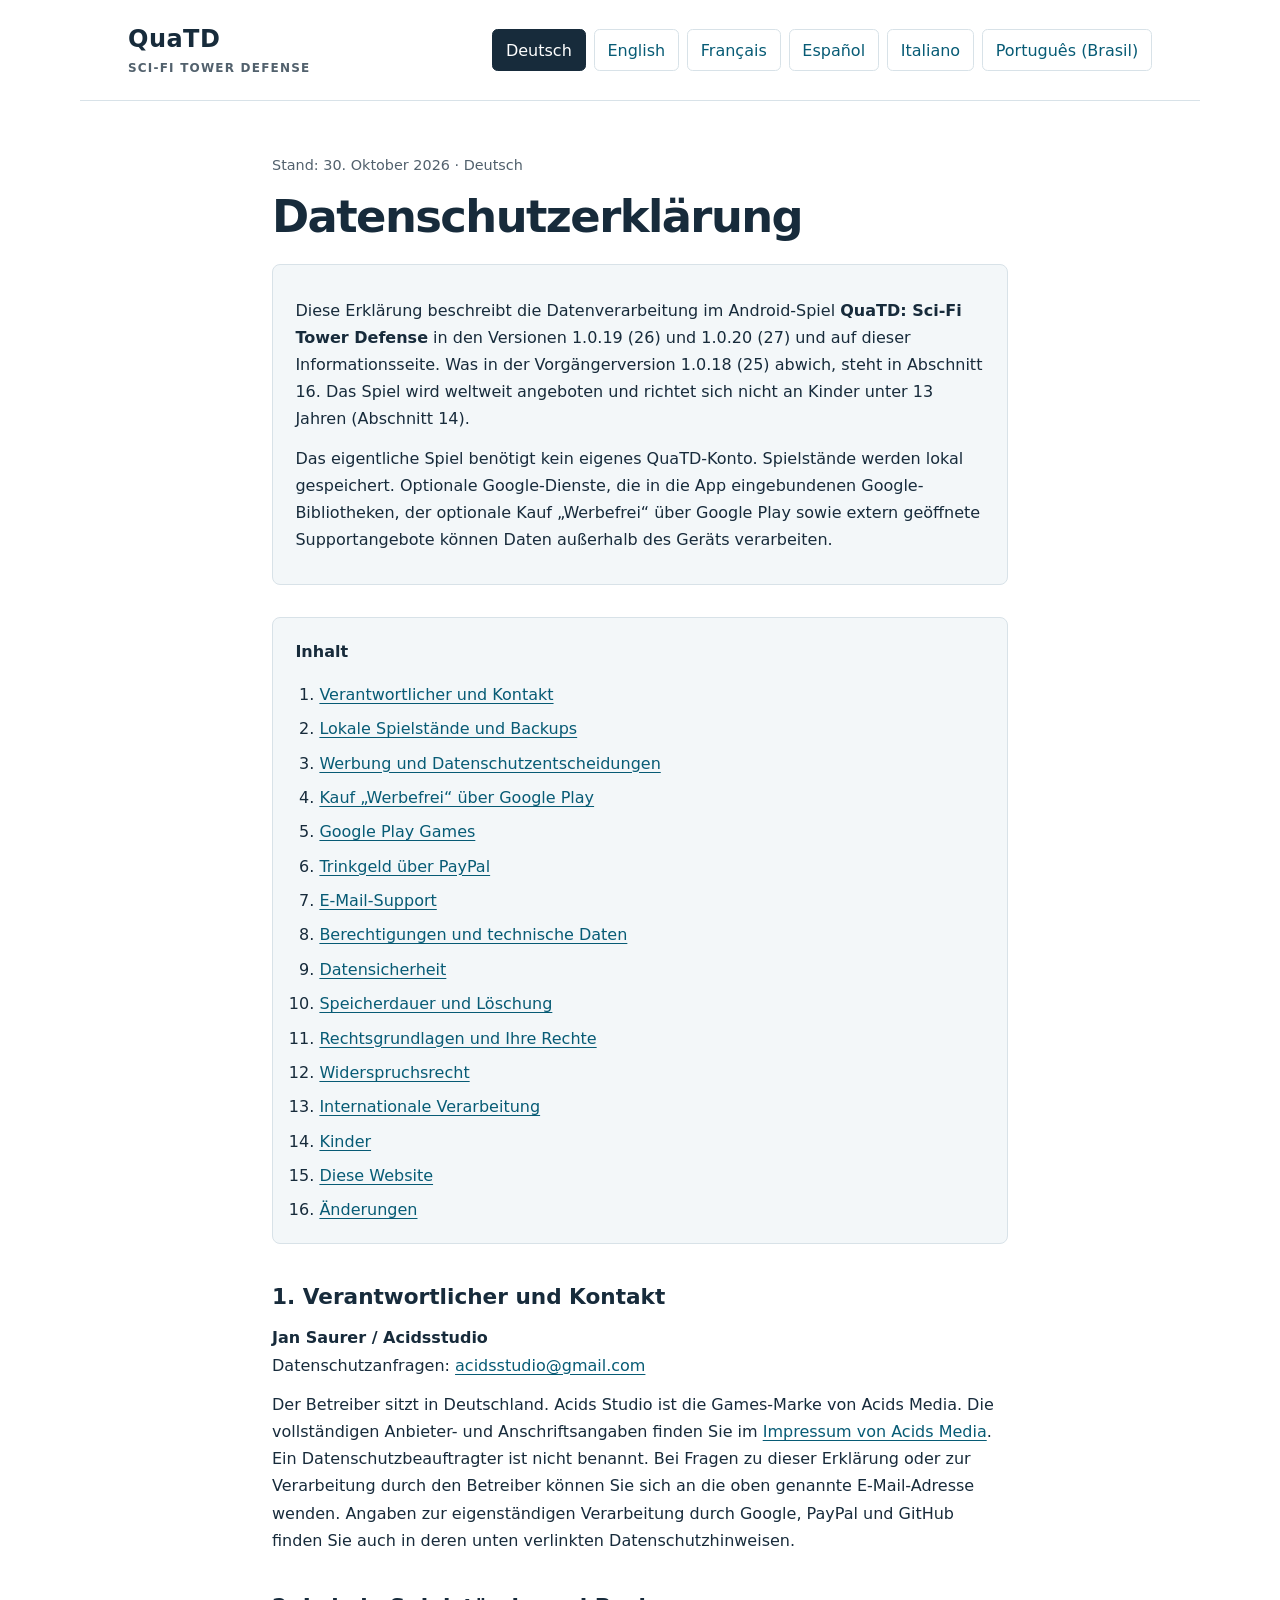
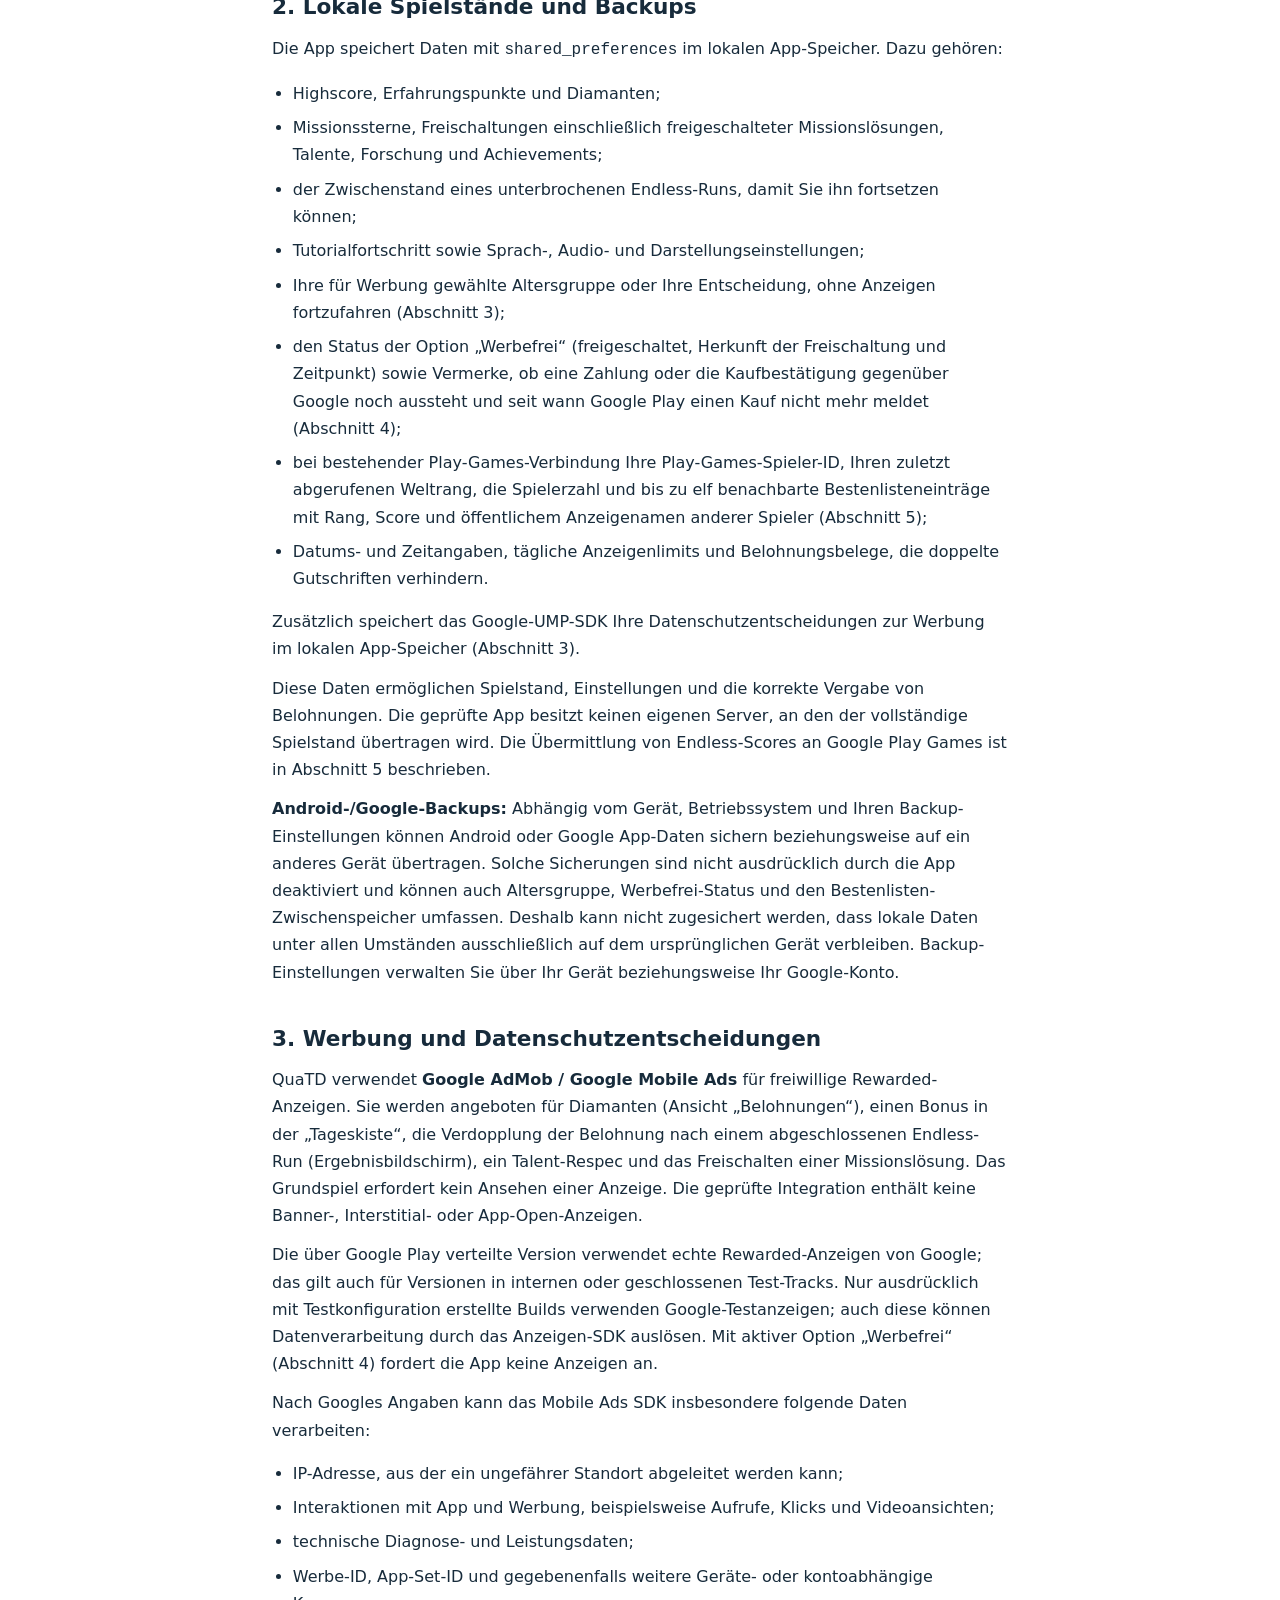
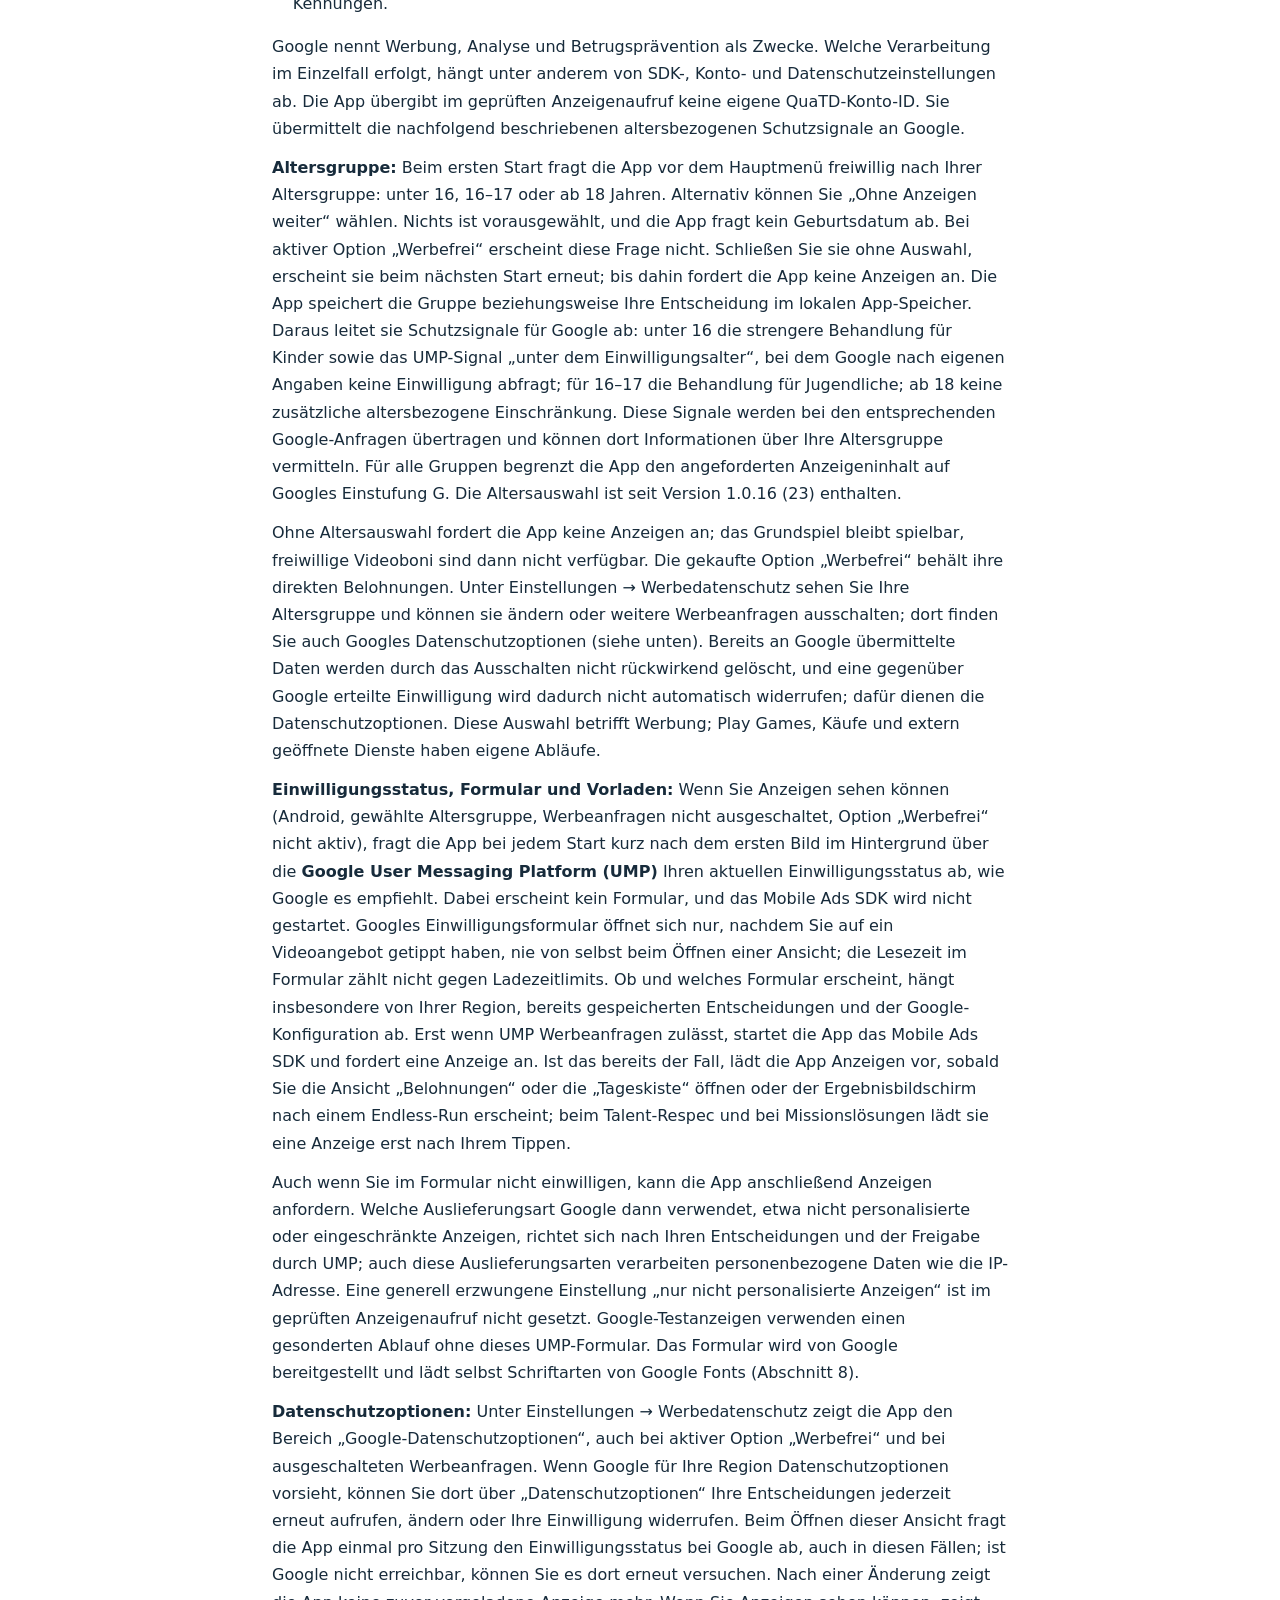
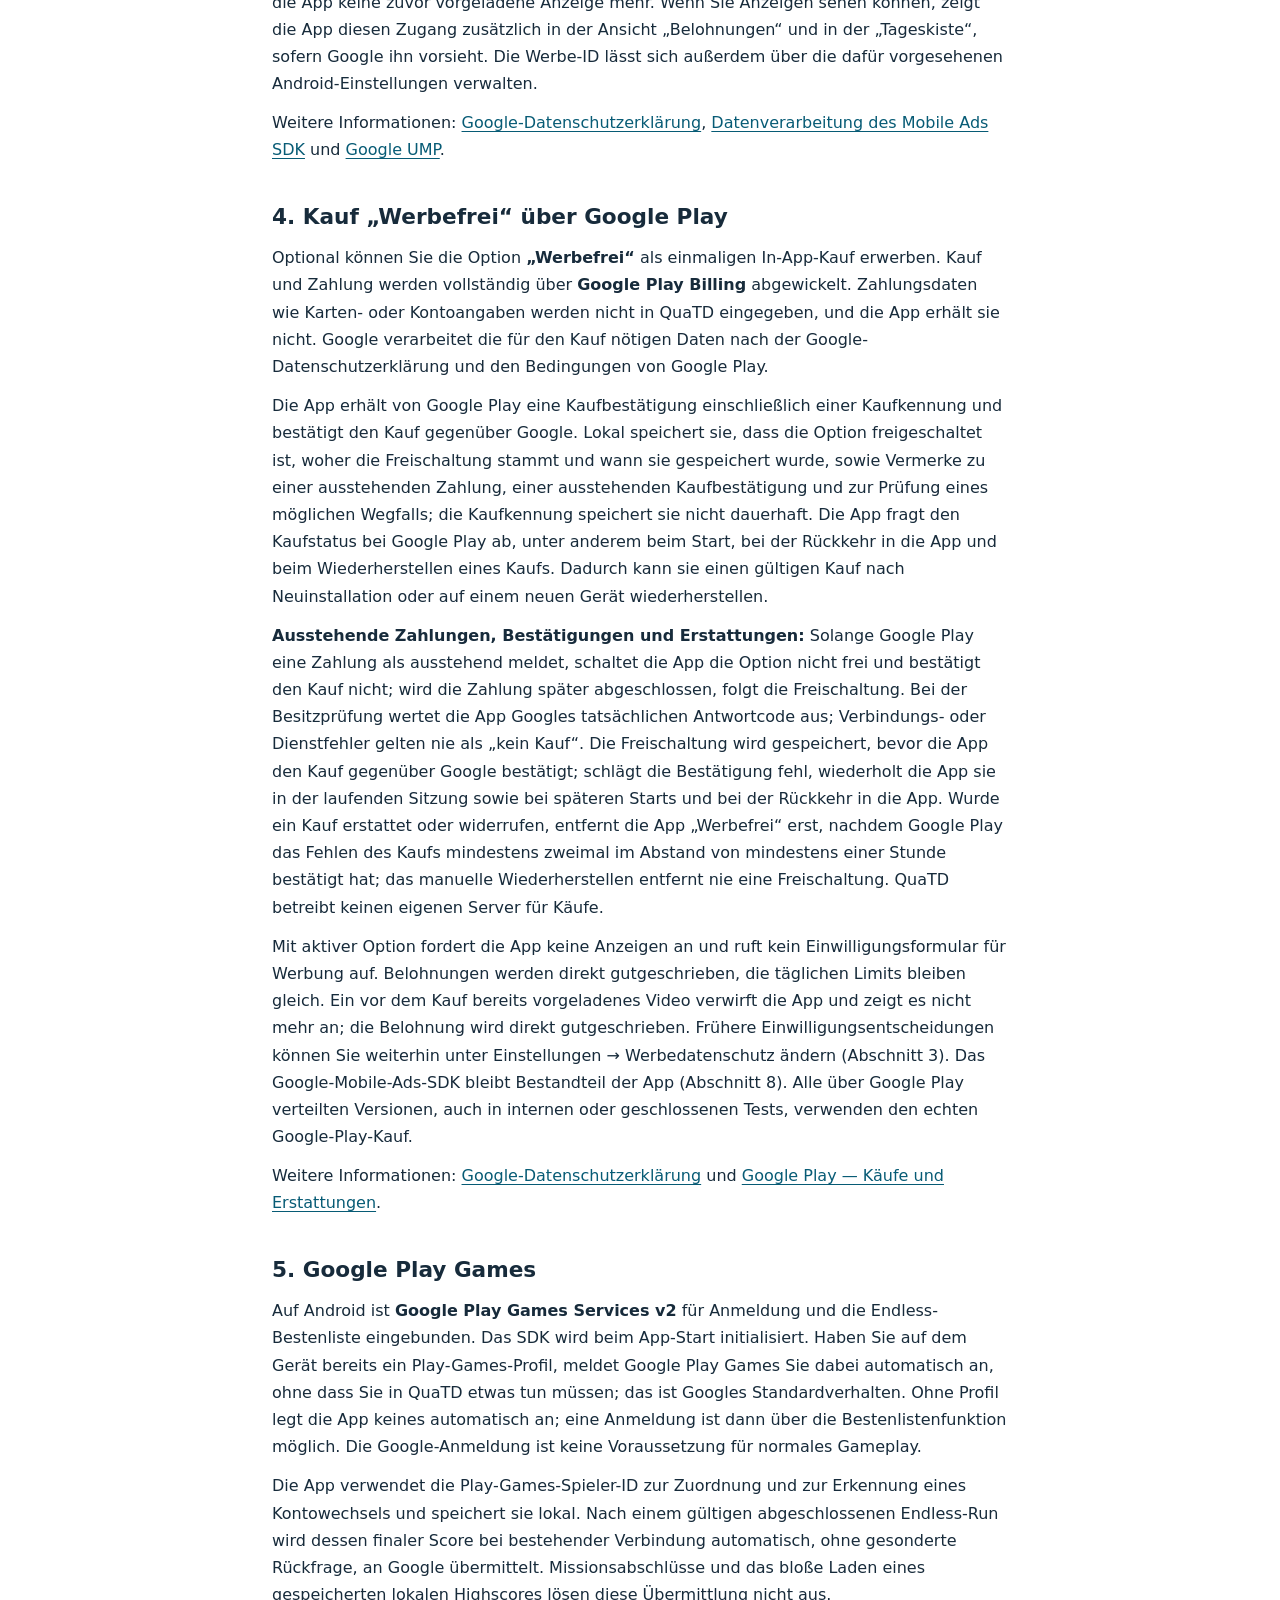
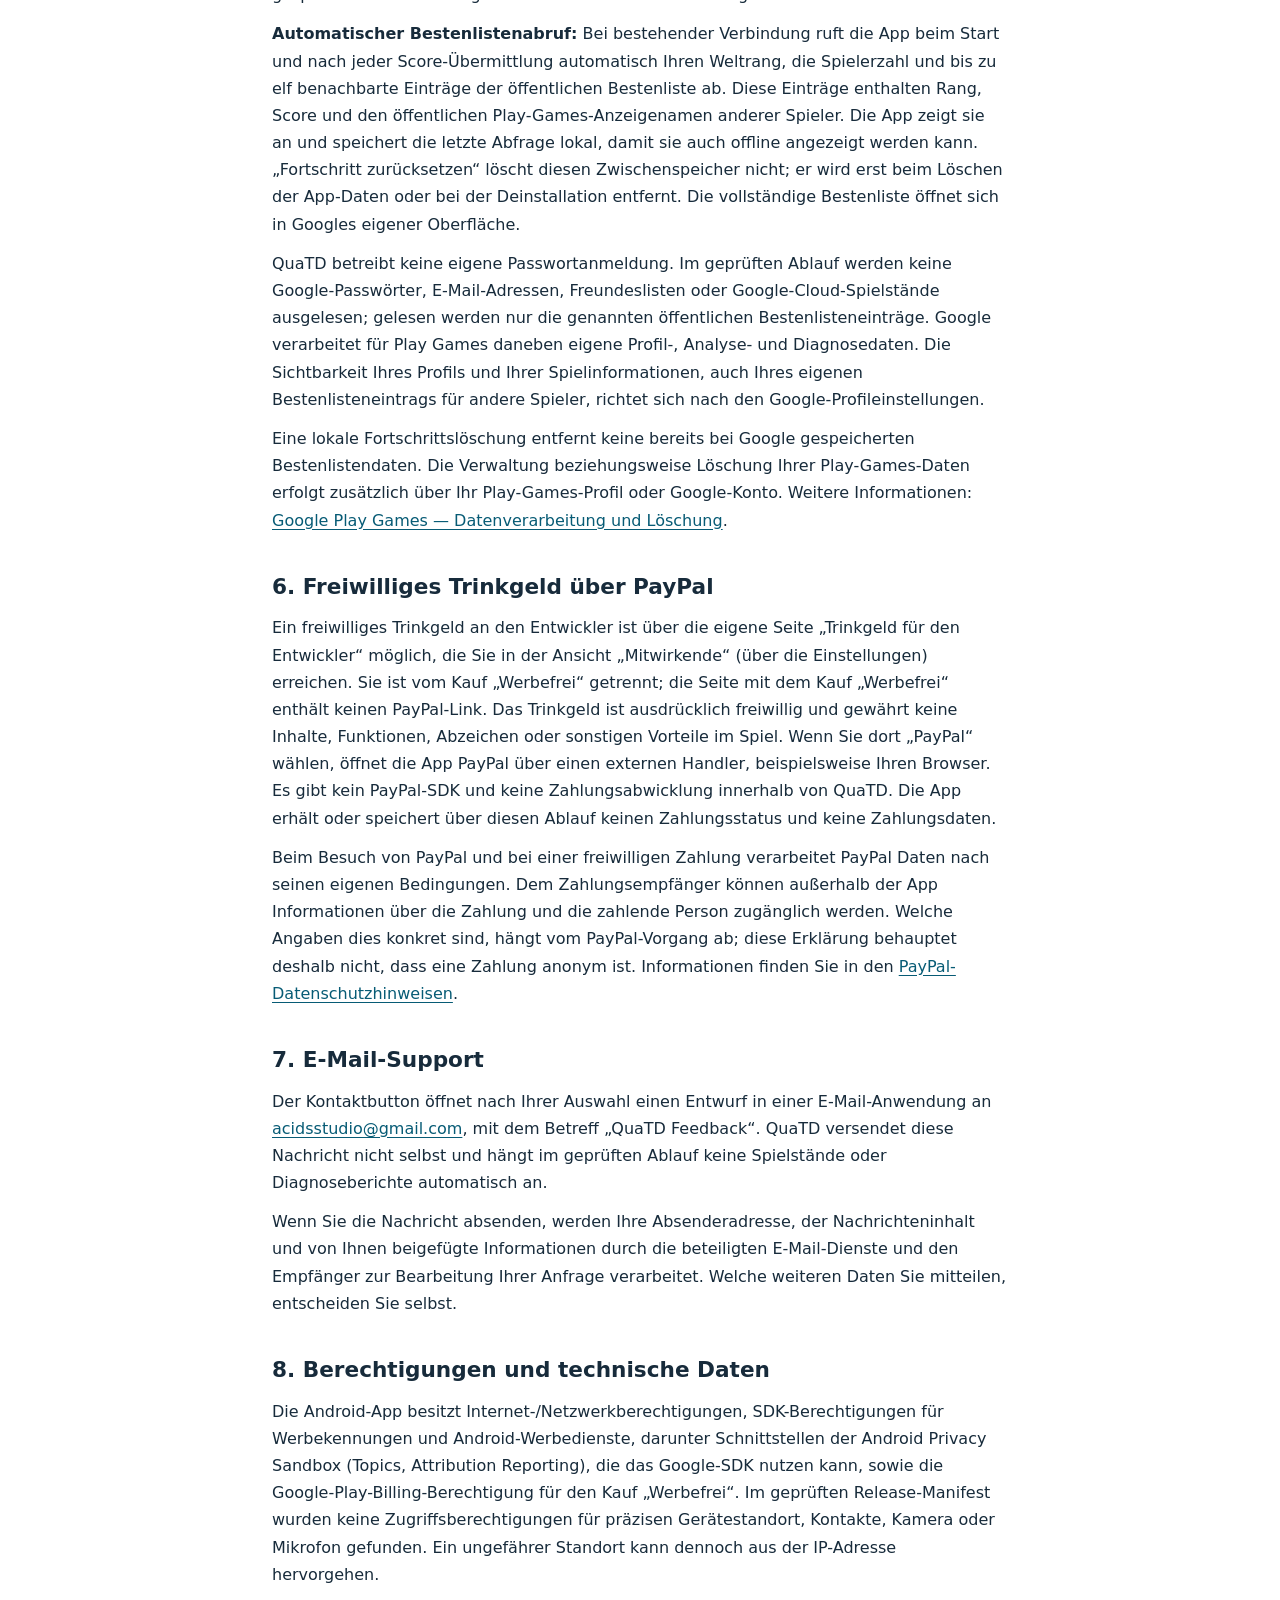
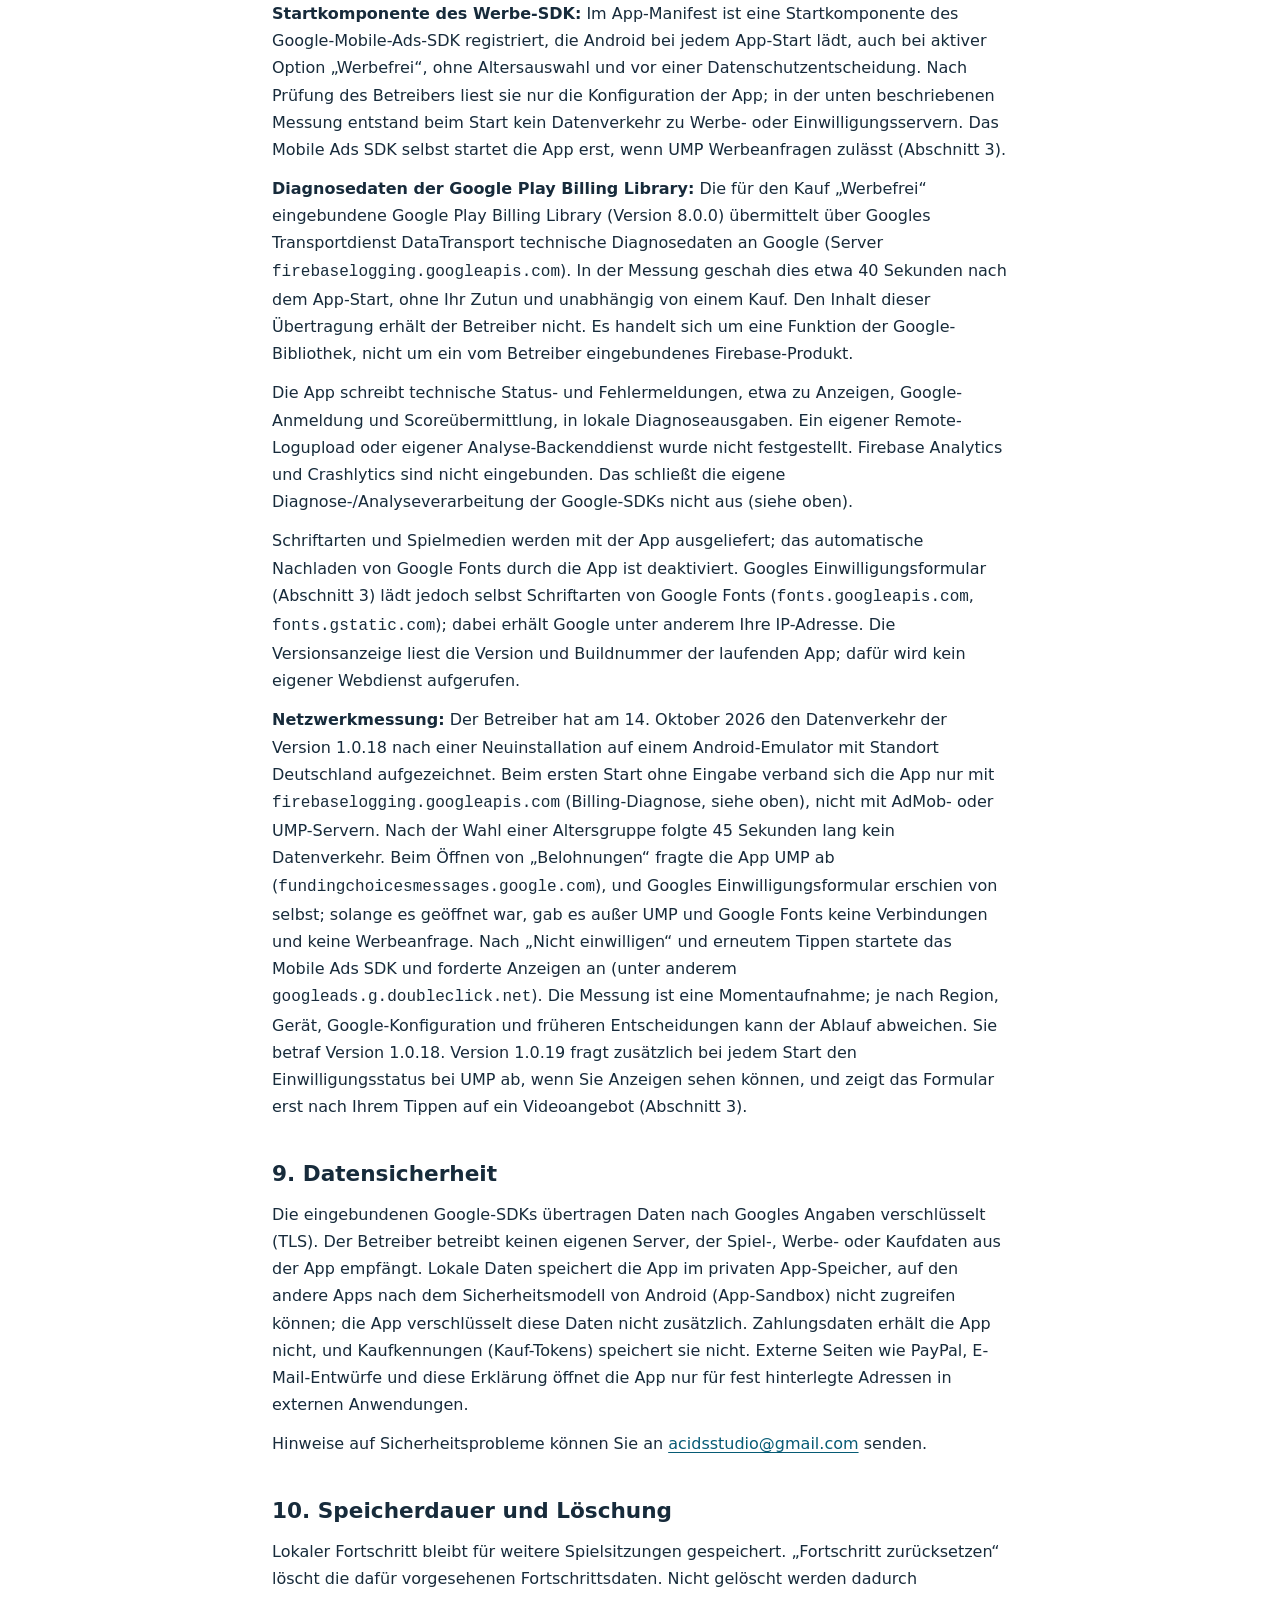
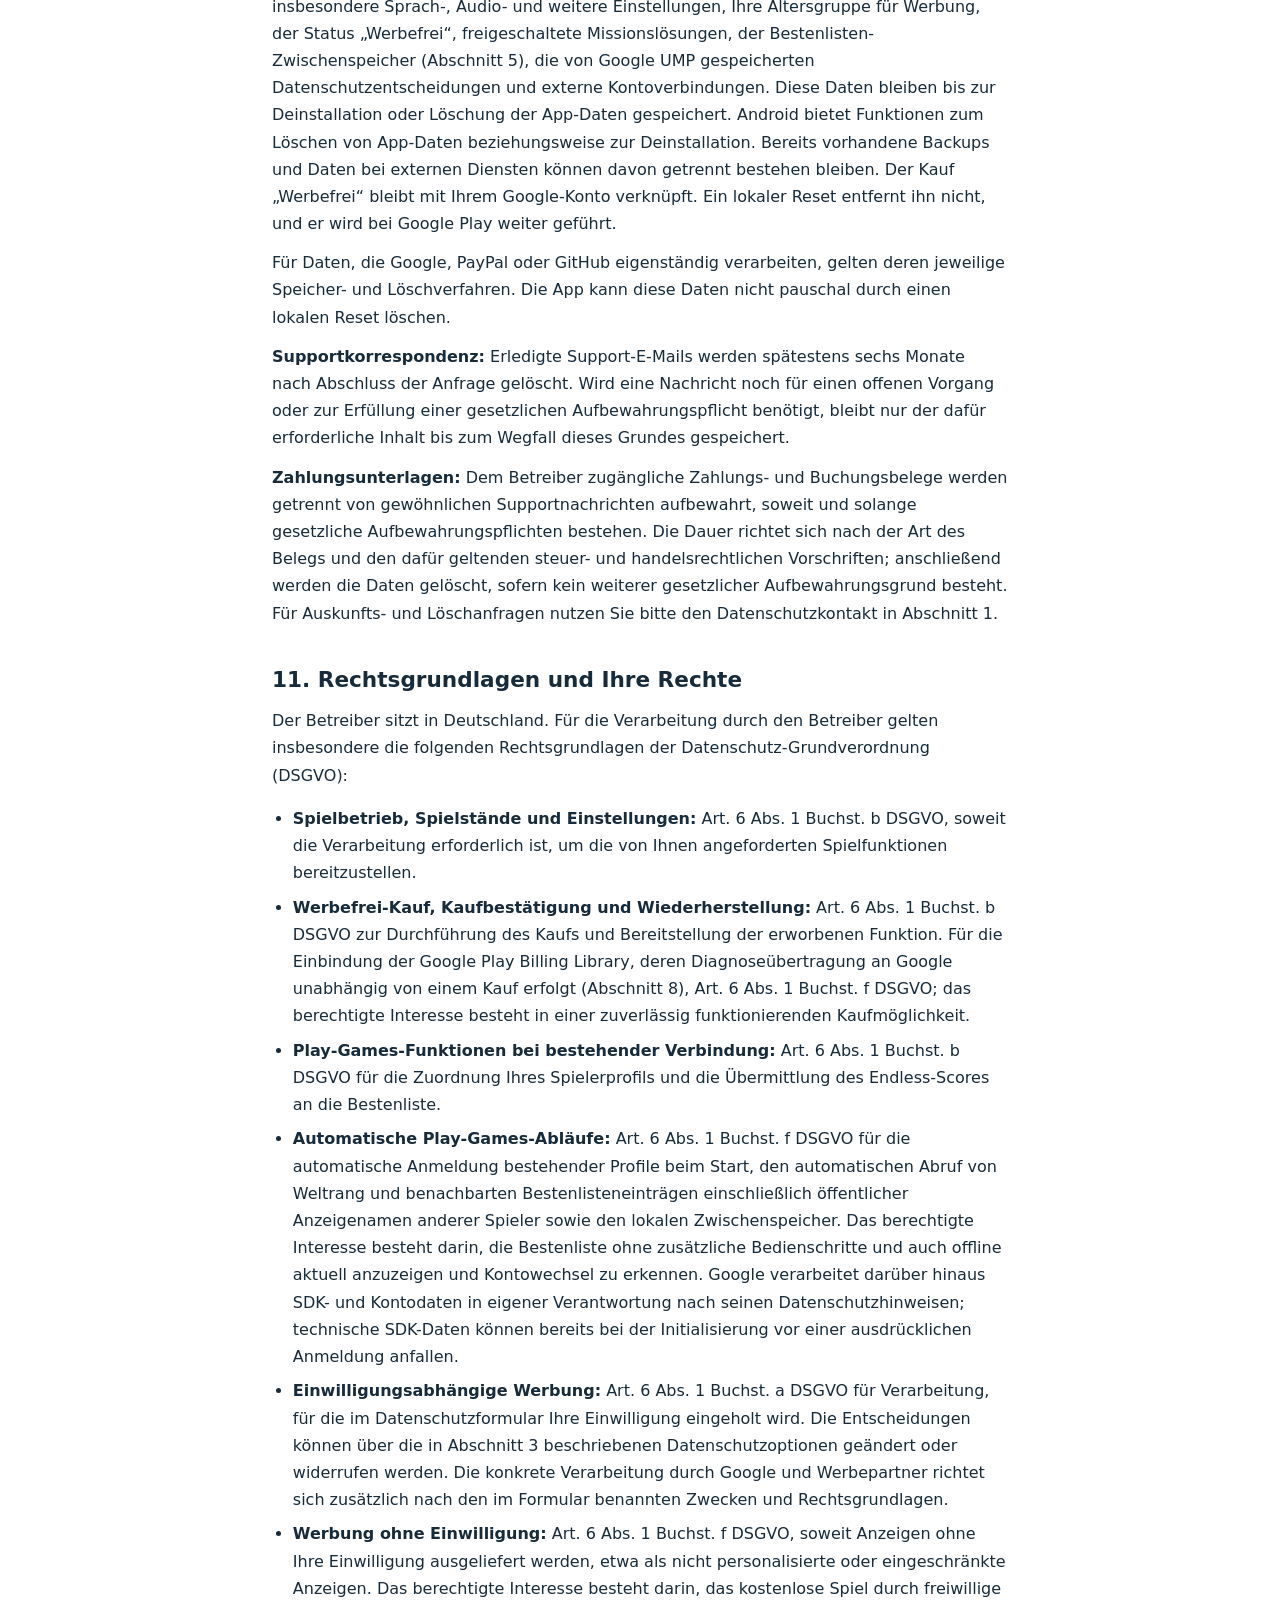
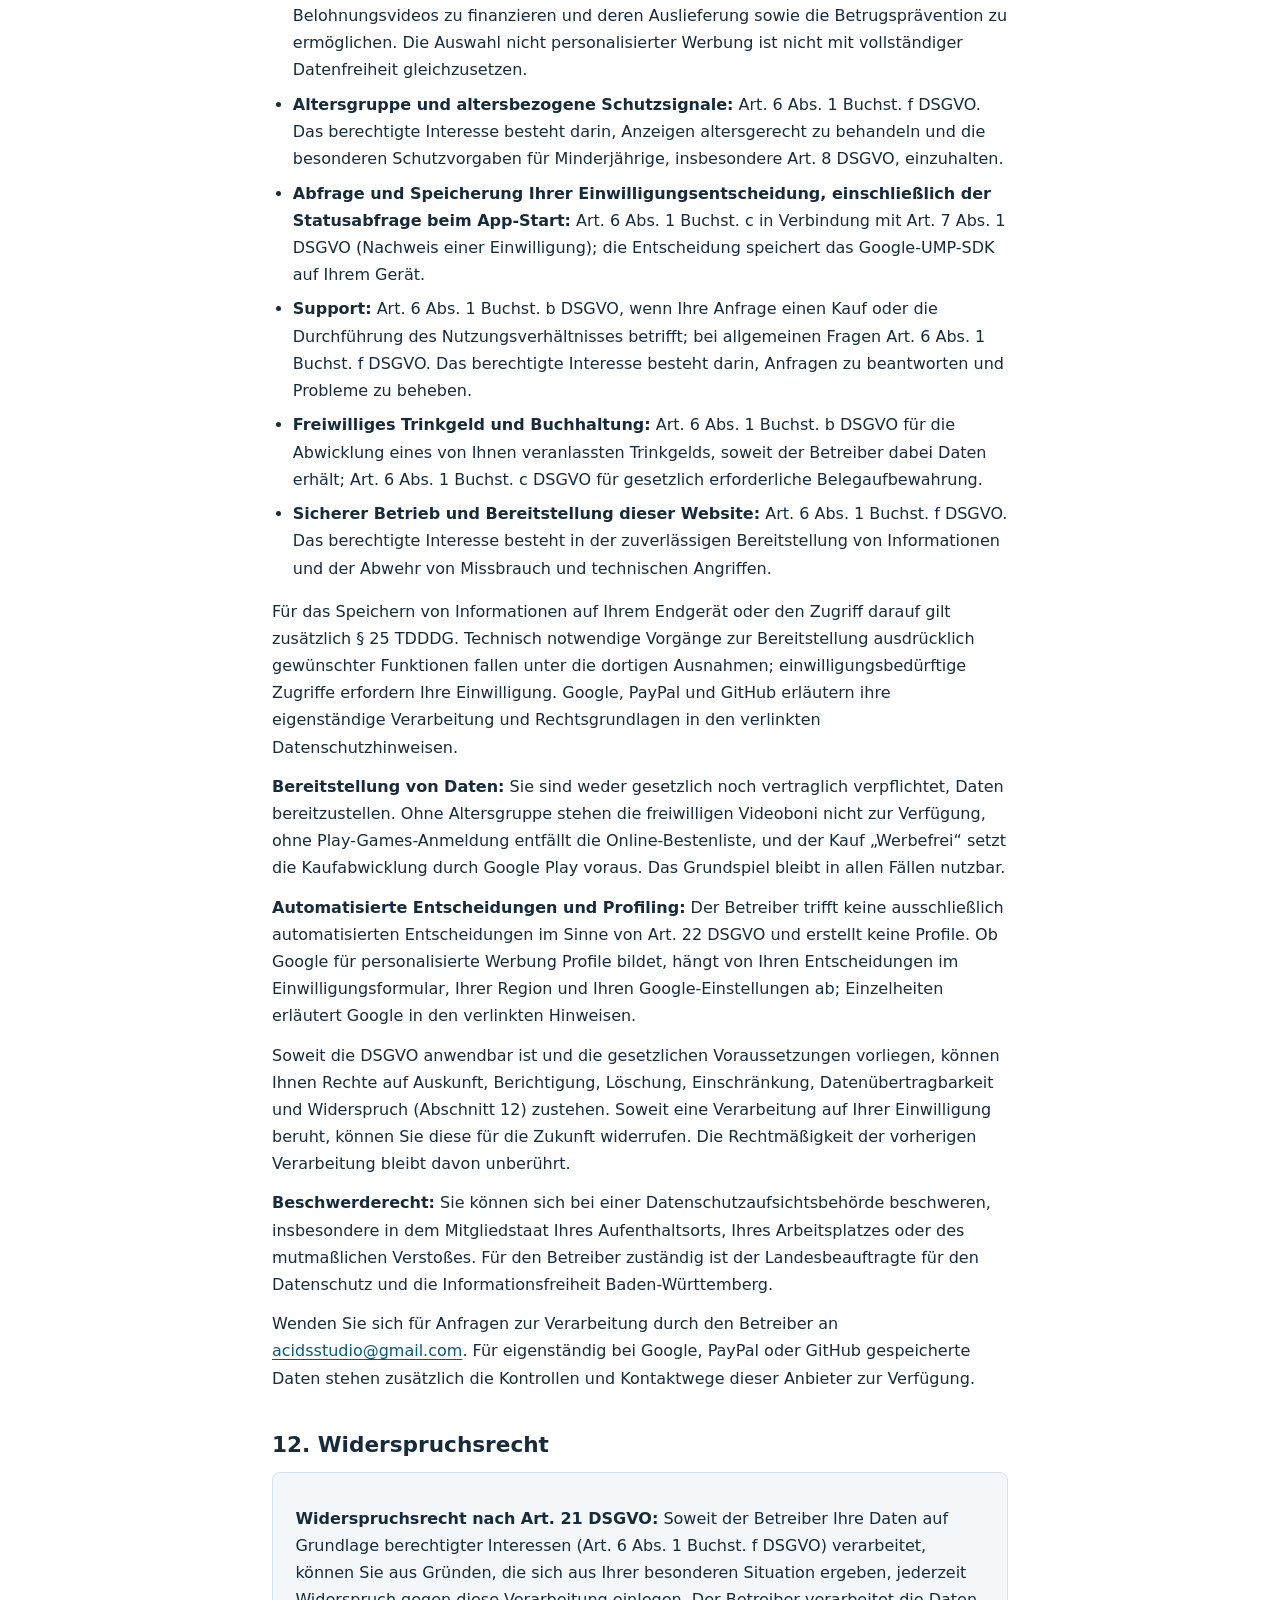
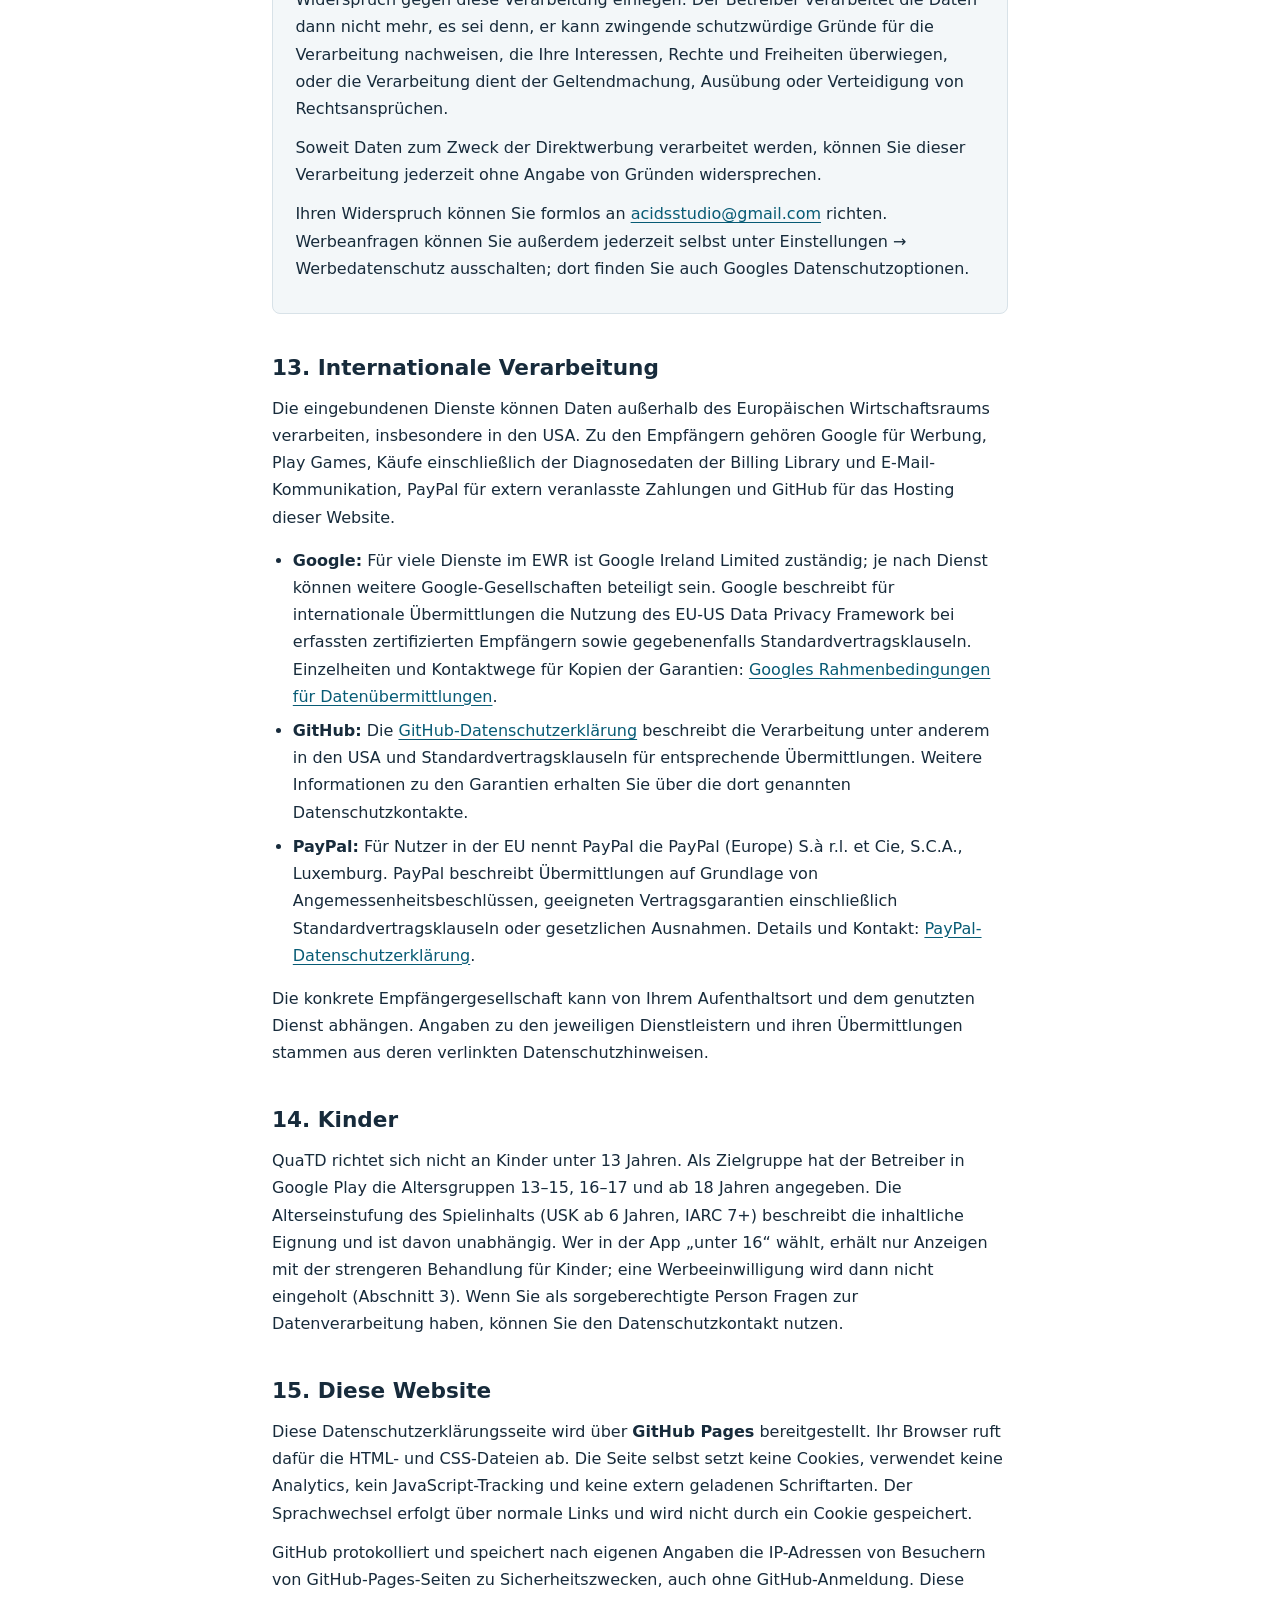
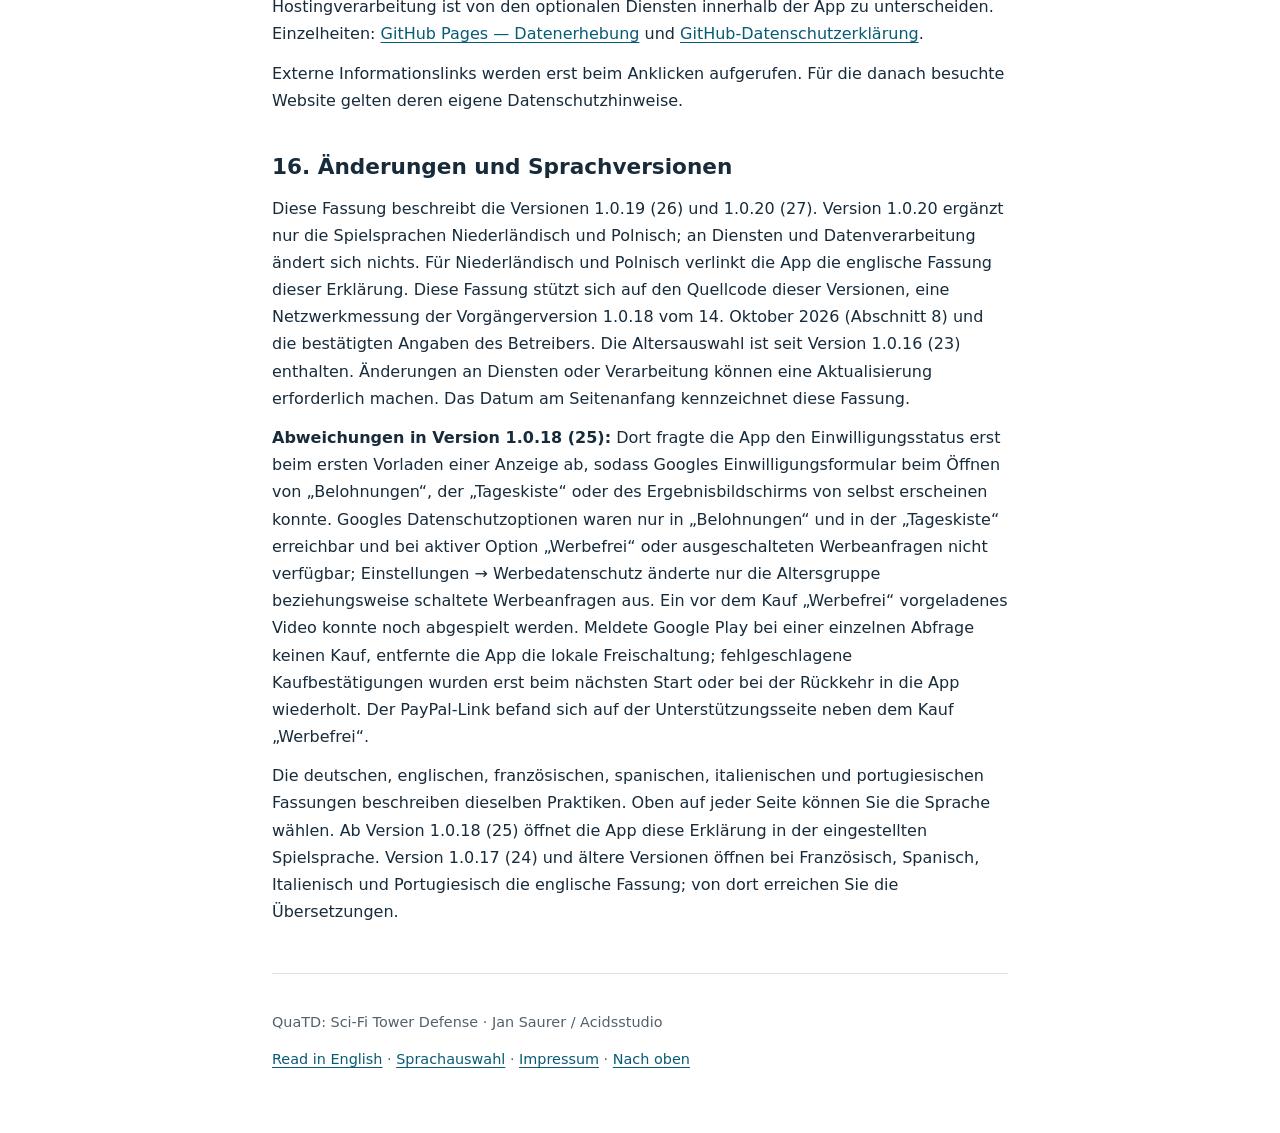
==== commit 312b7641: "Publish the privacy notice for 1.0.19 (26) and 1.0.20 (27) Fill the publication date (30 October 202" ====
--- a/de/index.html
+++ b/de/index.html
@@ -23,9 +23,9 @@
     <nav class="languages" aria-label="Sprache"><a href="../de/" lang="de" hreflang="de" aria-current="page">Deutsch</a><a href="../en/" lang="en" hreflang="en">English</a><a href="../fr/" lang="fr" hreflang="fr">Français</a><a href="../es/" lang="es" hreflang="es">Español</a><a href="../it/" lang="it" hreflang="it">Italiano</a><a href="../pt/" lang="pt-BR" hreflang="pt-BR">Português (Brasil)</a></nav>
   </header>
   <main id="inhalt">
-    <p class="meta">Stand: &lt;Datum der Veröffentlichung von 1.0.19&gt; · Deutsch</p>
+    <p class="meta">Stand: 30. Oktober 2026 · Deutsch</p>
     <h1>Datenschutzerklärung</h1>
-    <div class="intro"><p>Diese Erklärung beschreibt die Datenverarbeitung im Android-Spiel <strong>QuaTD: Sci-Fi Tower Defense</strong> in der Version 1.0.19 (26) und auf dieser Informationsseite. Was in der Vorgängerversion 1.0.18 (25) abwich, steht in Abschnitt 16. Das Spiel wird weltweit angeboten und richtet sich nicht an Kinder unter 13 Jahren (Abschnitt 14).</p><p>Das eigentliche Spiel benötigt kein eigenes QuaTD-Konto. Spielstände werden lokal gespeichert. Optionale Google-Dienste, die in die App eingebundenen Google-Bibliotheken, der optionale Kauf „Werbefrei“ über Google Play sowie extern geöffnete Supportangebote können Daten außerhalb des Geräts verarbeiten.</p></div>
+    <div class="intro"><p>Diese Erklärung beschreibt die Datenverarbeitung im Android-Spiel <strong>QuaTD: Sci-Fi Tower Defense</strong> in den Versionen 1.0.19 (26) und 1.0.20 (27) und auf dieser Informationsseite. Was in der Vorgängerversion 1.0.18 (25) abwich, steht in Abschnitt 16. Das Spiel wird weltweit angeboten und richtet sich nicht an Kinder unter 13 Jahren (Abschnitt 14).</p><p>Das eigentliche Spiel benötigt kein eigenes QuaTD-Konto. Spielstände werden lokal gespeichert. Optionale Google-Dienste, die in die App eingebundenen Google-Bibliotheken, der optionale Kauf „Werbefrei“ über Google Play sowie extern geöffnete Supportangebote können Daten außerhalb des Geräts verarbeiten.</p></div>
     <nav class="toc" aria-label="Inhalt"><strong>Inhalt</strong><ol>
       <li><a href="#verantwortlicher">Verantwortlicher und Kontakt</a></li><li><a href="#lokal">Lokale Spielstände und Backups</a></li><li><a href="#werbung">Werbung und Datenschutzentscheidungen</a></li><li><a href="#werbefrei">Kauf „Werbefrei“ über Google Play</a></li><li><a href="#play-games">Google Play Games</a></li><li><a href="#paypal">Trinkgeld über PayPal</a></li><li><a href="#email">E-Mail-Support</a></li><li><a href="#technik">Berechtigungen und technische Daten</a></li><li><a href="#sicherheit">Datensicherheit</a></li><li><a href="#speicherung">Speicherdauer und Löschung</a></li><li><a href="#recht">Rechtsgrundlagen und Ihre Rechte</a></li><li><a href="#widerspruch">Widerspruchsrecht</a></li><li><a href="#international">Internationale Verarbeitung</a></li><li><a href="#kinder">Kinder</a></li><li><a href="#website">Diese Website</a></li><li><a href="#aenderungen">Änderungen</a></li>
     </ol></nav>
@@ -44,7 +44,7 @@
     <section id="international"><h2>13. Internationale Verarbeitung</h2><p>Die eingebundenen Dienste können Daten außerhalb des Europäischen Wirtschaftsraums verarbeiten, insbesondere in den USA. Zu den Empfängern gehören Google für Werbung, Play Games, Käufe einschließlich der Diagnosedaten der Billing Library und E-Mail-Kommunikation, PayPal für extern veranlasste Zahlungen und GitHub für das Hosting dieser Website.</p><ul><li><strong>Google:</strong> Für viele Dienste im EWR ist Google Ireland Limited zuständig; je nach Dienst können weitere Google-Gesellschaften beteiligt sein. Google beschreibt für internationale Übermittlungen die Nutzung des EU-US Data Privacy Framework bei erfassten zertifizierten Empfängern sowie gegebenenfalls Standardvertragsklauseln. Einzelheiten und Kontaktwege für Kopien der Garantien: <a href="https://policies.google.com/privacy/frameworks?hl=de">Googles Rahmenbedingungen für Datenübermittlungen</a>.</li><li><strong>GitHub:</strong> Die <a href="https://docs.github.com/en/site-policy/privacy-policies/github-general-privacy-statement#international-data-transfers">GitHub-Datenschutzerklärung</a> beschreibt die Verarbeitung unter anderem in den USA und Standardvertragsklauseln für entsprechende Übermittlungen. Weitere Informationen zu den Garantien erhalten Sie über die dort genannten Datenschutzkontakte.</li><li><strong>PayPal:</strong> Für Nutzer in der EU nennt PayPal die PayPal (Europe) S.à r.l. et Cie, S.C.A., Luxemburg. PayPal beschreibt Übermittlungen auf Grundlage von Angemessenheitsbeschlüssen, geeigneten Vertragsgarantien einschließlich Standardvertragsklauseln oder gesetzlichen Ausnahmen. Details und Kontakt: <a href="https://www.paypal.com/de/legalhub/paypal/privacy-full">PayPal-Datenschutzerklärung</a>.</li></ul><p>Die konkrete Empfängergesellschaft kann von Ihrem Aufenthaltsort und dem genutzten Dienst abhängen. Angaben zu den jeweiligen Dienstleistern und ihren Übermittlungen stammen aus deren verlinkten Datenschutzhinweisen.</p></section>
     <section id="kinder"><h2>14. Kinder</h2><p>QuaTD richtet sich nicht an Kinder unter 13 Jahren. Als Zielgruppe hat der Betreiber in Google Play die Altersgruppen 13–15, 16–17 und ab 18 Jahren angegeben. Die Alterseinstufung des Spielinhalts (USK ab 6 Jahren, IARC 7+) beschreibt die inhaltliche Eignung und ist davon unabhängig. Wer in der App „unter 16“ wählt, erhält nur Anzeigen mit der strengeren Behandlung für Kinder; eine Werbeeinwilligung wird dann nicht eingeholt (Abschnitt 3). Wenn Sie als sorgeberechtigte Person Fragen zur Datenverarbeitung haben, können Sie den Datenschutzkontakt nutzen.</p></section>
     <section id="website"><h2>15. Diese Website</h2><p>Diese Datenschutzerklärungsseite wird über <strong>GitHub Pages</strong> bereitgestellt. Ihr Browser ruft dafür die HTML- und CSS-Dateien ab. Die Seite selbst setzt keine Cookies, verwendet keine Analytics, kein JavaScript-Tracking und keine extern geladenen Schriftarten. Der Sprachwechsel erfolgt über normale Links und wird nicht durch ein Cookie gespeichert.</p><p>GitHub protokolliert und speichert nach eigenen Angaben die IP-Adressen von Besuchern von GitHub-Pages-Seiten zu Sicherheitszwecken, auch ohne GitHub-Anmeldung. Diese Hostingverarbeitung ist von den optionalen Diensten innerhalb der App zu unterscheiden. Einzelheiten: <a href="https://docs.github.com/en/pages/getting-started-with-github-pages/what-is-github-pages#data-collection">GitHub Pages — Datenerhebung</a> und <a href="https://docs.github.com/en/site-policy/privacy-policies/github-general-privacy-statement">GitHub-Datenschutzerklärung</a>.</p><p>Externe Informationslinks werden erst beim Anklicken aufgerufen. Für die danach besuchte Website gelten deren eigene Datenschutzhinweise.</p></section>
-    <section id="aenderungen"><h2>16. Änderungen und Sprachversionen</h2><p>Diese Fassung beschreibt Version 1.0.19 (26). Sie stützt sich auf den Quellcode dieser Version, eine Netzwerkmessung der Vorgängerversion 1.0.18 vom 14. Oktober 2026 (Abschnitt 8) und die bestätigten Angaben des Betreibers. Die Altersauswahl ist seit Version 1.0.16 (23) enthalten. Änderungen an Diensten oder Verarbeitung können eine Aktualisierung erforderlich machen. Das Datum am Seitenanfang kennzeichnet diese Fassung.</p><p><strong>Abweichungen in Version 1.0.18 (25):</strong> Dort fragte die App den Einwilligungsstatus erst beim ersten Vorladen einer Anzeige ab, sodass Googles Einwilligungsformular beim Öffnen von „Belohnungen“, der „Tageskiste“ oder des Ergebnisbildschirms von selbst erscheinen konnte. Googles Datenschutzoptionen waren nur in „Belohnungen“ und in der „Tageskiste“ erreichbar und bei aktiver Option „Werbefrei“ oder ausgeschalteten Werbeanfragen nicht verfügbar; Einstellungen → Werbedatenschutz änderte nur die Altersgruppe beziehungsweise schaltete Werbeanfragen aus. Ein vor dem Kauf „Werbefrei“ vorgeladenes Video konnte noch abgespielt werden. Meldete Google Play bei einer einzelnen Abfrage keinen Kauf, entfernte die App die lokale Freischaltung; fehlgeschlagene Kaufbestätigungen wurden erst beim nächsten Start oder bei der Rückkehr in die App wiederholt. Der PayPal-Link befand sich auf der Unterstützungsseite neben dem Kauf „Werbefrei“.</p><p>Die deutschen, englischen, französischen, spanischen, italienischen und portugiesischen Fassungen beschreiben dieselben Praktiken. Oben auf jeder Seite können Sie die Sprache wählen. Ab Version 1.0.18 (25) öffnet die App diese Erklärung in der eingestellten Spielsprache. Version 1.0.17 (24) und ältere Versionen öffnen bei Französisch, Spanisch, Italienisch und Portugiesisch die englische Fassung; von dort erreichen Sie die Übersetzungen.</p></section>
+    <section id="aenderungen"><h2>16. Änderungen und Sprachversionen</h2><p>Diese Fassung beschreibt die Versionen 1.0.19 (26) und 1.0.20 (27). Version 1.0.20 ergänzt nur die Spielsprachen Niederländisch und Polnisch; an Diensten und Datenverarbeitung ändert sich nichts. Für Niederländisch und Polnisch verlinkt die App die englische Fassung dieser Erklärung. Diese Fassung stützt sich auf den Quellcode dieser Versionen, eine Netzwerkmessung der Vorgängerversion 1.0.18 vom 14. Oktober 2026 (Abschnitt 8) und die bestätigten Angaben des Betreibers. Die Altersauswahl ist seit Version 1.0.16 (23) enthalten. Änderungen an Diensten oder Verarbeitung können eine Aktualisierung erforderlich machen. Das Datum am Seitenanfang kennzeichnet diese Fassung.</p><p><strong>Abweichungen in Version 1.0.18 (25):</strong> Dort fragte die App den Einwilligungsstatus erst beim ersten Vorladen einer Anzeige ab, sodass Googles Einwilligungsformular beim Öffnen von „Belohnungen“, der „Tageskiste“ oder des Ergebnisbildschirms von selbst erscheinen konnte. Googles Datenschutzoptionen waren nur in „Belohnungen“ und in der „Tageskiste“ erreichbar und bei aktiver Option „Werbefrei“ oder ausgeschalteten Werbeanfragen nicht verfügbar; Einstellungen → Werbedatenschutz änderte nur die Altersgruppe beziehungsweise schaltete Werbeanfragen aus. Ein vor dem Kauf „Werbefrei“ vorgeladenes Video konnte noch abgespielt werden. Meldete Google Play bei einer einzelnen Abfrage keinen Kauf, entfernte die App die lokale Freischaltung; fehlgeschlagene Kaufbestätigungen wurden erst beim nächsten Start oder bei der Rückkehr in die App wiederholt. Der PayPal-Link befand sich auf der Unterstützungsseite neben dem Kauf „Werbefrei“.</p><p>Die deutschen, englischen, französischen, spanischen, italienischen und portugiesischen Fassungen beschreiben dieselben Praktiken. Oben auf jeder Seite können Sie die Sprache wählen. Ab Version 1.0.18 (25) öffnet die App diese Erklärung in der eingestellten Spielsprache. Version 1.0.17 (24) und ältere Versionen öffnen bei Französisch, Spanisch, Italienisch und Portugiesisch die englische Fassung; von dort erreichen Sie die Übersetzungen.</p></section>
     <footer><p>QuaTD: Sci-Fi Tower Defense · Jan Saurer / Acidsstudio</p><p><a href="../en/" lang="en" hreflang="en">Read in English</a> · <a href="../">Sprachauswahl</a> · <a href="https://acidsmedia.de/impressum.html">Impressum</a> · <a href="#inhalt">Nach oben</a></p></footer>
   </main>
 </body>
